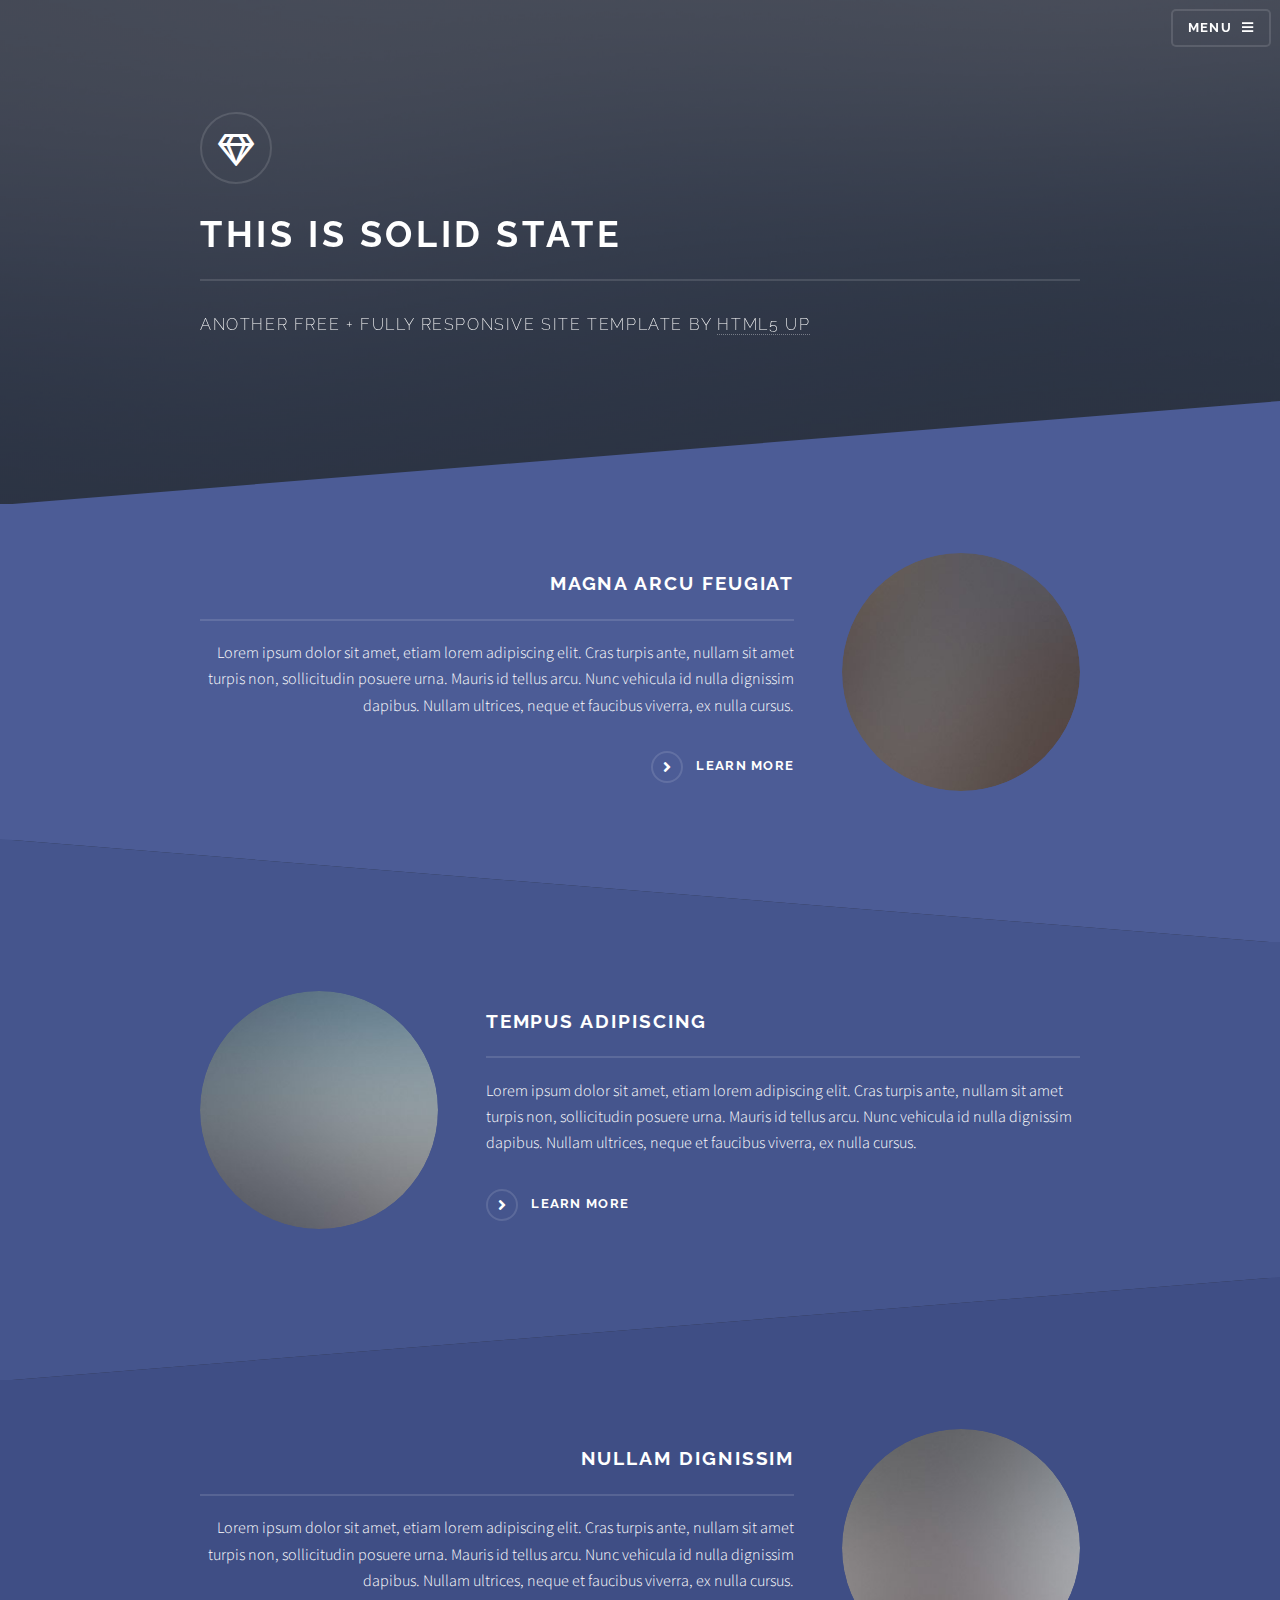
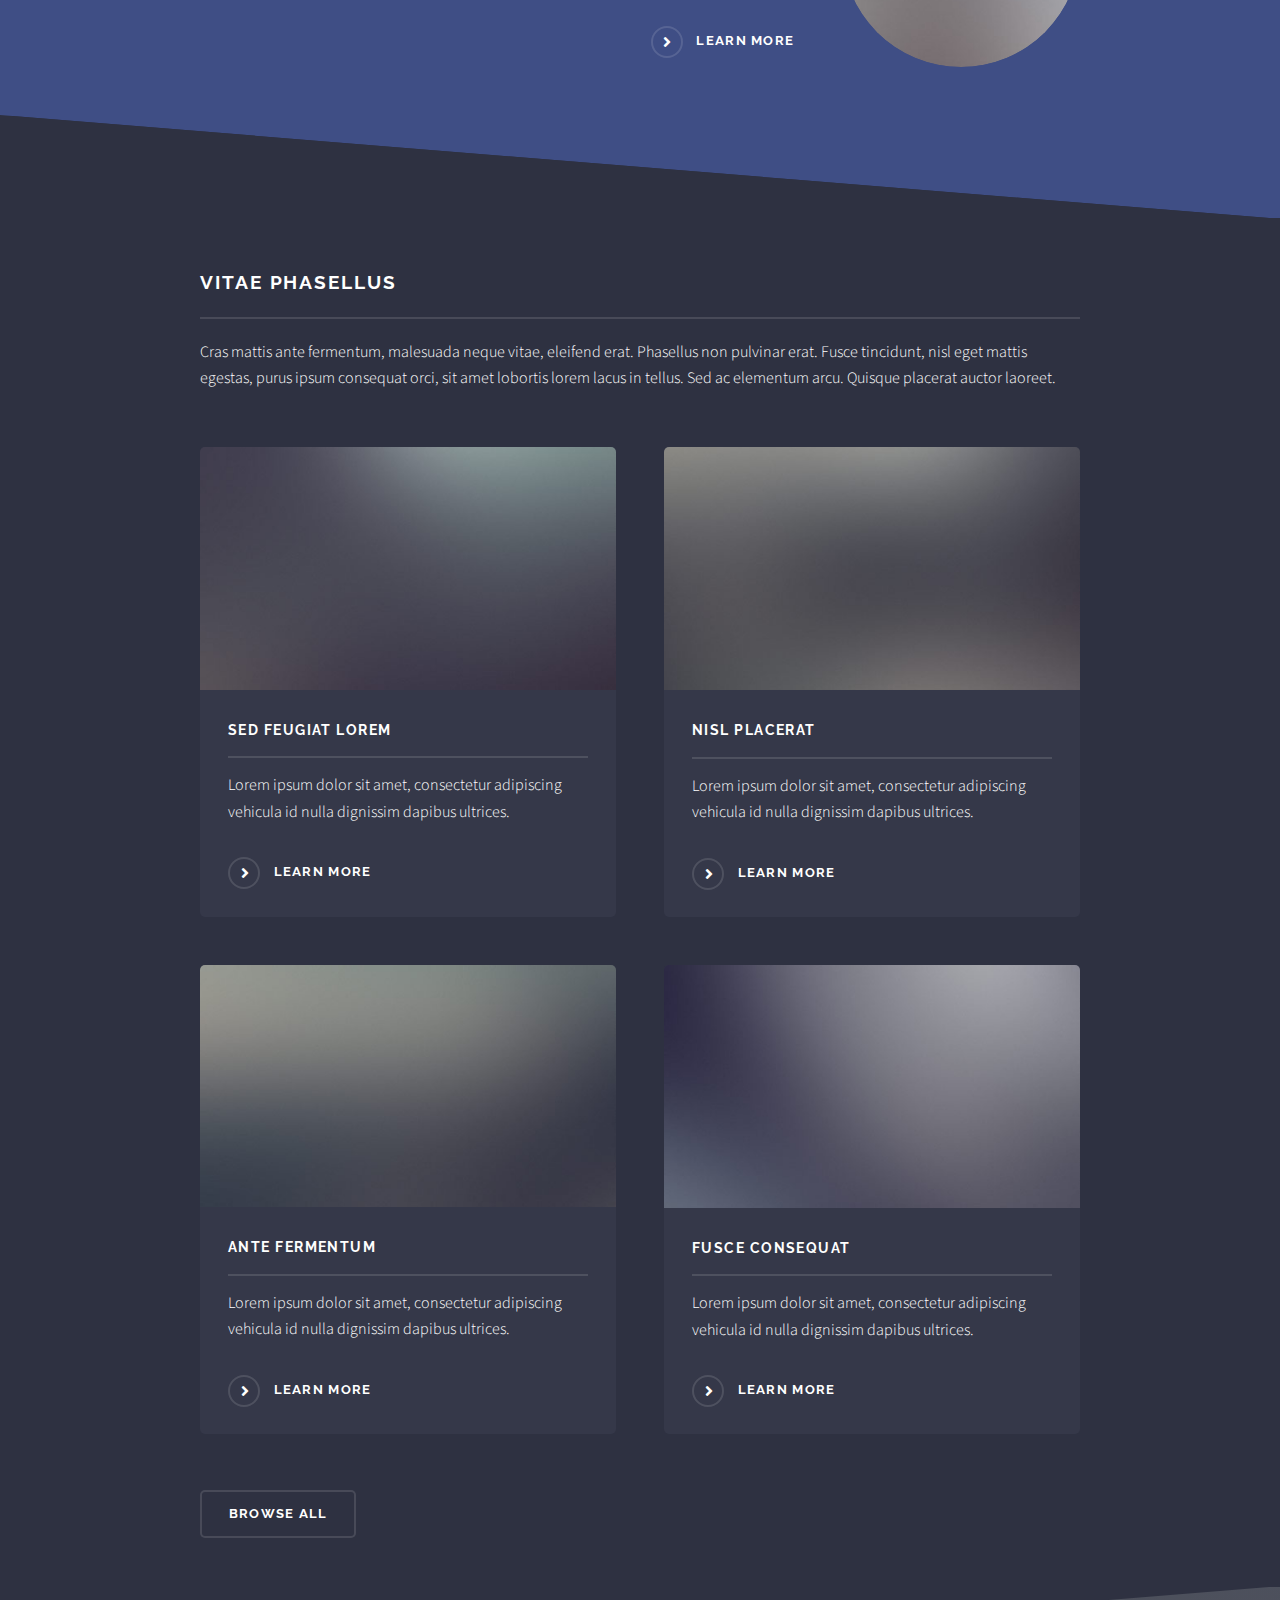
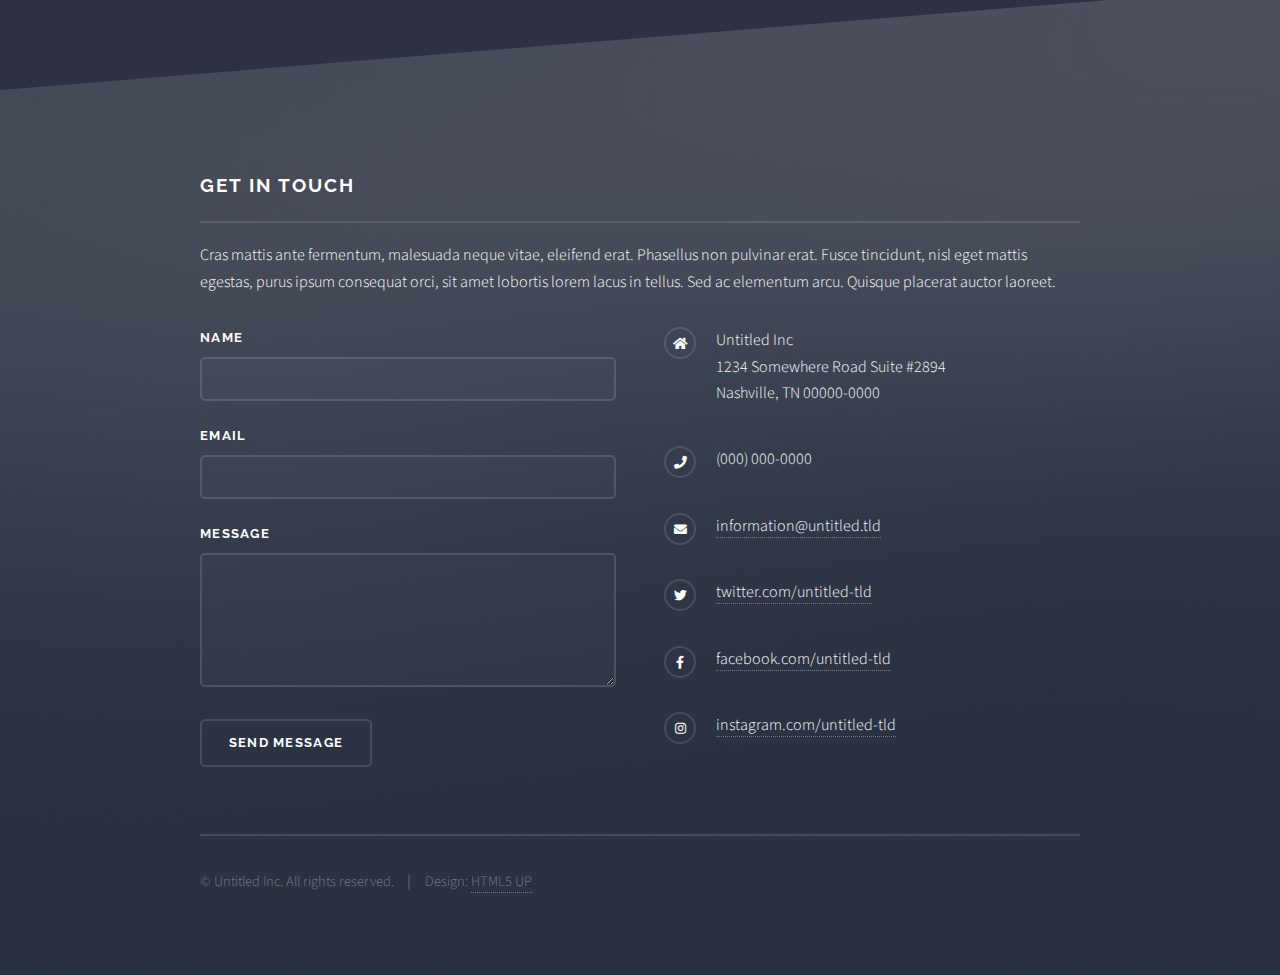
==== index.html @ bd69a328 "switched templates because i realized the first one was not what i needed" ====
<!DOCTYPE HTML>
<!--
	Solid State by HTML5 UP
	html5up.net | @ajlkn
	Free for personal and commercial use under the CCA 3.0 license (html5up.net/license)
-->
<html>
	<head>
		<title>Solid State by HTML5 UP</title>
		<meta charset="utf-8" />
		<meta name="viewport" content="width=device-width, initial-scale=1, user-scalable=no" />
		<link rel="stylesheet" href="assets/css/main.css" />
		<noscript><link rel="stylesheet" href="assets/css/noscript.css" /></noscript>
	</head>
	<body class="is-preload">

		<!-- Page Wrapper -->
			<div id="page-wrapper">

				<!-- Header -->
					<header id="header" class="alt">
						<h1><a href="index.html">Solid State</a></h1>
						<nav>
							<a href="#menu">Menu</a>
						</nav>
					</header>

				<!-- Menu -->
					<nav id="menu">
						<div class="inner">
							<h2>Menu</h2>
							<ul class="links">
								<li><a href="index.html">Home</a></li>
								<li><a href="generic.html">Generic</a></li>
								<li><a href="elements.html">Elements</a></li>
								<li><a href="#">Log In</a></li>
								<li><a href="#">Sign Up</a></li>
							</ul>
							<a href="#" class="close">Close</a>
						</div>
					</nav>

				<!-- Banner -->
					<section id="banner">
						<div class="inner">
							<div class="logo"><span class="icon fa-gem"></span></div>
							<h2>This is Solid State</h2>
							<p>Another free + fully responsive site template by <a href="http://html5up.net">HTML5 UP</a></p>
						</div>
					</section>

				<!-- Wrapper -->
					<section id="wrapper">

						<!-- One -->
							<section id="one" class="wrapper spotlight style1">
								<div class="inner">
									<a href="#" class="image"><img src="images/pic01.jpg" alt="" /></a>
									<div class="content">
										<h2 class="major">Magna arcu feugiat</h2>
										<p>Lorem ipsum dolor sit amet, etiam lorem adipiscing elit. Cras turpis ante, nullam sit amet turpis non, sollicitudin posuere urna. Mauris id tellus arcu. Nunc vehicula id nulla dignissim dapibus. Nullam ultrices, neque et faucibus viverra, ex nulla cursus.</p>
										<a href="#" class="special">Learn more</a>
									</div>
								</div>
							</section>

						<!-- Two -->
							<section id="two" class="wrapper alt spotlight style2">
								<div class="inner">
									<a href="#" class="image"><img src="images/pic02.jpg" alt="" /></a>
									<div class="content">
										<h2 class="major">Tempus adipiscing</h2>
										<p>Lorem ipsum dolor sit amet, etiam lorem adipiscing elit. Cras turpis ante, nullam sit amet turpis non, sollicitudin posuere urna. Mauris id tellus arcu. Nunc vehicula id nulla dignissim dapibus. Nullam ultrices, neque et faucibus viverra, ex nulla cursus.</p>
										<a href="#" class="special">Learn more</a>
									</div>
								</div>
							</section>

						<!-- Three -->
							<section id="three" class="wrapper spotlight style3">
								<div class="inner">
									<a href="#" class="image"><img src="images/pic03.jpg" alt="" /></a>
									<div class="content">
										<h2 class="major">Nullam dignissim</h2>
										<p>Lorem ipsum dolor sit amet, etiam lorem adipiscing elit. Cras turpis ante, nullam sit amet turpis non, sollicitudin posuere urna. Mauris id tellus arcu. Nunc vehicula id nulla dignissim dapibus. Nullam ultrices, neque et faucibus viverra, ex nulla cursus.</p>
										<a href="#" class="special">Learn more</a>
									</div>
								</div>
							</section>

						<!-- Four -->
							<section id="four" class="wrapper alt style1">
								<div class="inner">
									<h2 class="major">Vitae phasellus</h2>
									<p>Cras mattis ante fermentum, malesuada neque vitae, eleifend erat. Phasellus non pulvinar erat. Fusce tincidunt, nisl eget mattis egestas, purus ipsum consequat orci, sit amet lobortis lorem lacus in tellus. Sed ac elementum arcu. Quisque placerat auctor laoreet.</p>
									<section class="features">
										<article>
											<a href="#" class="image"><img src="images/pic04.jpg" alt="" /></a>
											<h3 class="major">Sed feugiat lorem</h3>
											<p>Lorem ipsum dolor sit amet, consectetur adipiscing vehicula id nulla dignissim dapibus ultrices.</p>
											<a href="#" class="special">Learn more</a>
										</article>
										<article>
											<a href="#" class="image"><img src="images/pic05.jpg" alt="" /></a>
											<h3 class="major">Nisl placerat</h3>
											<p>Lorem ipsum dolor sit amet, consectetur adipiscing vehicula id nulla dignissim dapibus ultrices.</p>
											<a href="#" class="special">Learn more</a>
										</article>
										<article>
											<a href="#" class="image"><img src="images/pic06.jpg" alt="" /></a>
											<h3 class="major">Ante fermentum</h3>
											<p>Lorem ipsum dolor sit amet, consectetur adipiscing vehicula id nulla dignissim dapibus ultrices.</p>
											<a href="#" class="special">Learn more</a>
										</article>
										<article>
											<a href="#" class="image"><img src="images/pic07.jpg" alt="" /></a>
											<h3 class="major">Fusce consequat</h3>
											<p>Lorem ipsum dolor sit amet, consectetur adipiscing vehicula id nulla dignissim dapibus ultrices.</p>
											<a href="#" class="special">Learn more</a>
										</article>
									</section>
									<ul class="actions">
										<li><a href="#" class="button">Browse All</a></li>
									</ul>
								</div>
							</section>

					</section>

				<!-- Footer -->
					<section id="footer">
						<div class="inner">
							<h2 class="major">Get in touch</h2>
							<p>Cras mattis ante fermentum, malesuada neque vitae, eleifend erat. Phasellus non pulvinar erat. Fusce tincidunt, nisl eget mattis egestas, purus ipsum consequat orci, sit amet lobortis lorem lacus in tellus. Sed ac elementum arcu. Quisque placerat auctor laoreet.</p>
							<form method="post" action="#">
								<div class="fields">
									<div class="field">
										<label for="name">Name</label>
										<input type="text" name="name" id="name" />
									</div>
									<div class="field">
										<label for="email">Email</label>
										<input type="email" name="email" id="email" />
									</div>
									<div class="field">
										<label for="message">Message</label>
										<textarea name="message" id="message" rows="4"></textarea>
									</div>
								</div>
								<ul class="actions">
									<li><input type="submit" value="Send Message" /></li>
								</ul>
							</form>
							<ul class="contact">
								<li class="icon solid fa-home">
									Untitled Inc<br />
									1234 Somewhere Road Suite #2894<br />
									Nashville, TN 00000-0000
								</li>
								<li class="icon solid fa-phone">(000) 000-0000</li>
								<li class="icon solid fa-envelope"><a href="#">information@untitled.tld</a></li>
								<li class="icon brands fa-twitter"><a href="#">twitter.com/untitled-tld</a></li>
								<li class="icon brands fa-facebook-f"><a href="#">facebook.com/untitled-tld</a></li>
								<li class="icon brands fa-instagram"><a href="#">instagram.com/untitled-tld</a></li>
							</ul>
							<ul class="copyright">
								<li>&copy; Untitled Inc. All rights reserved.</li><li>Design: <a href="http://html5up.net">HTML5 UP</a></li>
							</ul>
						</div>
					</section>

			</div>

		<!-- Scripts -->
			<script src="assets/js/jquery.min.js"></script>
			<script src="assets/js/jquery.scrollex.min.js"></script>
			<script src="assets/js/browser.min.js"></script>
			<script src="assets/js/breakpoints.min.js"></script>
			<script src="assets/js/util.js"></script>
			<script src="assets/js/main.js"></script>

	</body>
</html>
---- assets/css/main.css ----
@import url(fontawesome-all.min.css);
@import url("https://fonts.googleapis.com/css?family=Raleway:200,700|Source+Sans+Pro:300,600,300italic,600italic");

/*
	Solid State by HTML5 UP
	html5up.net | @ajlkn
	Free for personal and commercial use under the CCA 3.0 license (html5up.net/license)
*/

html, body, div, span, applet, object,
iframe, h1, h2, h3, h4, h5, h6, p, blockquote,
pre, a, abbr, acronym, address, big, cite,
code, del, dfn, em, img, ins, kbd, q, s, samp,
small, strike, strong, sub, sup, tt, var, b,
u, i, center, dl, dt, dd, ol, ul, li, fieldset,
form, label, legend, table, caption, tbody,
tfoot, thead, tr, th, td, article, aside,
canvas, details, embed, figure, figcaption,
footer, header, hgroup, menu, nav, output, ruby,
section, summary, time, mark, audio, video {
	margin: 0;
	padding: 0;
	border: 0;
	font-size: 100%;
	font: inherit;
	vertical-align: baseline;}

article, aside, details, figcaption, figure,
footer, header, hgroup, menu, nav, section {
	display: block;}

body {
	line-height: 1;
}

ol, ul {
	list-style: none;
}

blockquote, q {
	quotes: none;
}

	blockquote:before, blockquote:after, q:before, q:after {
		content: '';
		content: none;
	}

table {
	border-collapse: collapse;
	border-spacing: 0;
}

body {
	-webkit-text-size-adjust: none;
}

mark {
	background-color: transparent;
	color: inherit;
}

input::-moz-focus-inner {
	border: 0;
	padding: 0;
}

input, select, textarea {
	-moz-appearance: none;
	-webkit-appearance: none;
	-ms-appearance: none;
	appearance: none;
}

/* Basic */

	@-ms-viewport {
		width: device-width;
	}

	body {
		-ms-overflow-style: scrollbar;
	}

	@media screen and (max-width: 480px) {

		html, body {
			min-width: 320px;
		}

	}

	html {
		box-sizing: border-box;
	}

	*, *:before, *:after {
		box-sizing: inherit;
	}

	body {
		background-color: #2e3141;
		background-image: linear-gradient(to top, rgba(46, 49, 65, 0.8), rgba(46, 49, 65, 0.8)), url("../../images/bg.jpg");
		background-size: auto, cover;
		background-attachment: fixed, fixed;
		background-position: center, center;
	}

		body.is-preload *, body.is-preload *:before, body.is-preload *:after {
			-moz-animation: none !important;
			-webkit-animation: none !important;
			-ms-animation: none !important;
			animation: none !important;
			-moz-transition: none !important;
			-webkit-transition: none !important;
			-ms-transition: none !important;
			transition: none !important;
		}

/* Type */

	body, input, select, textarea {
		color: #ffffff;
		font-family: "Source Sans Pro", Helvetica, sans-serif;
		font-size: 16.5pt;
		font-weight: 300;
		line-height: 1.65;
	}

		@media screen and (max-width: 1680px) {

			body, input, select, textarea {
				font-size: 13pt;
			}

		}

		@media screen and (max-width: 1280px) {

			body, input, select, textarea {
				font-size: 12pt;
			}

		}

		@media screen and (max-width: 980px) {

			body, input, select, textarea {
				font-size: 12pt;
			}

		}

		@media screen and (max-width: 736px) {

			body, input, select, textarea {
				font-size: 12pt;
			}

		}

		@media screen and (max-width: 480px) {

			body, input, select, textarea {
				font-size: 12pt;
			}

		}

	a {
		-moz-transition: color 0.2s ease-in-out, border-bottom-color 0.2s ease-in-out;
		-webkit-transition: color 0.2s ease-in-out, border-bottom-color 0.2s ease-in-out;
		-ms-transition: color 0.2s ease-in-out, border-bottom-color 0.2s ease-in-out;
		transition: color 0.2s ease-in-out, border-bottom-color 0.2s ease-in-out;
		border-bottom: dotted 1px rgba(255, 255, 255, 0.35);
		color: #ffffff;
		text-decoration: none;
	}

		a:hover {
			border-bottom-color: transparent;
			color: #ffffff !important;
		}

		a.special:not(.button) {
			text-decoration: none;
			border-bottom: 0;
			display: block;
			font-family: Raleway, Helvetica, sans-serif;
			font-size: 0.8em;
			font-weight: 700;
			letter-spacing: 0.1em;
			margin: 0 0 2em 0;
			text-transform: uppercase;
		}

			a.special:not(.button):before {
				-moz-osx-font-smoothing: grayscale;
				-webkit-font-smoothing: antialiased;
				display: inline-block;
				font-style: normal;
				font-variant: normal;
				text-rendering: auto;
				line-height: 1;
				text-transform: none !important;
				font-family: 'Font Awesome 5 Free';
				font-weight: 900;
			}

			a.special:not(.button):before {
				-moz-transition: background-color 0.2s ease-in-out;
				-webkit-transition: background-color 0.2s ease-in-out;
				-ms-transition: background-color 0.2s ease-in-out;
				transition: background-color 0.2s ease-in-out;
				border-radius: 100%;
				border: solid 2px rgba(255, 255, 255, 0.125);
				content: '\f105';
				display: inline-block;
				font-size: 1.25em;
				height: 2em;
				line-height: 1.75em;
				margin-right: 0.85em;
				text-align: center;
				text-indent: 0.15em;
				vertical-align: middle;
				width: 2em;
			}

			a.special:not(.button):hover:before {
				background-color: rgba(255, 255, 255, 0.025);
			}

			a.special:not(.button):active:before {
				background-color: rgba(255, 255, 255, 0.075);
			}

	strong, b {
		color: #ffffff;
		font-weight: 600;
	}

	em, i {
		font-style: italic;
	}

	p {
		margin: 0 0 2em 0;
	}

	h1, h2, h3, h4, h5, h6 {
		color: #ffffff;
		font-family: Raleway, Helvetica, sans-serif;
		font-weight: 700;
		letter-spacing: 0.1em;
		margin: 0 0 1em 0;
		text-transform: uppercase;
	}

		h1 a, h2 a, h3 a, h4 a, h5 a, h6 a {
			color: inherit;
			text-decoration: none;
			border-bottom: 0;
		}

		h1 span, h2 span, h3 span, h4 span, h5 span, h6 span {
			font-weight: 200;
		}

		h1.major, h2.major, h3.major, h4.major, h5.major, h6.major {
			padding-bottom: 1em;
			border-bottom: solid 2px rgba(255, 255, 255, 0.125);
		}

	h2 {
		font-size: 1.2em;
	}

	h3 {
		font-size: 0.9em;
	}

	h4 {
		font-size: 0.7em;
	}

	h5 {
		font-size: 0.7em;
	}

	h6 {
		font-size: 0.7em;
	}

	@media screen and (max-width: 736px) {

		h2 {
			font-size: 1em;
		}

		h3 {
			font-size: 0.8em;
		}

	}

	sub {
		font-size: 0.8em;
		position: relative;
		top: 0.5em;
	}

	sup {
		font-size: 0.8em;
		position: relative;
		top: -0.5em;
	}

	blockquote {
		border-left: solid 4px rgba(255, 255, 255, 0.125);
		font-style: italic;
		margin: 0 0 2em 0;
		padding: 0.5em 0 0.5em 2em;
	}

	code {
		background: rgba(255, 255, 255, 0.025);
		border-radius: 5px;
		border: solid 2px rgba(255, 255, 255, 0.125);
		font-family: "Courier New", monospace;
		font-size: 0.9em;
		margin: 0 0.25em;
		padding: 0.25em 0.65em;
	}

	pre {
		-webkit-overflow-scrolling: touch;
		font-family: "Courier New", monospace;
		font-size: 0.9em;
		margin: 0 0 2em 0;
	}

		pre code {
			display: block;
			line-height: 1.75em;
			padding: 1em 1.5em;
			overflow-x: auto;
		}

	hr {
		border: 0;
		border-bottom: solid 2px rgba(255, 255, 255, 0.125);
		margin: 2.5em 0;
	}

		hr.major {
			margin: 4em 0;
		}

	.align-left {
		text-align: left;
	}

	.align-center {
		text-align: center;
	}

	.align-right {
		text-align: right;
	}

/* Row */

	.row {
		display: flex;
		flex-wrap: wrap;
		box-sizing: border-box;
		align-items: stretch;
	}

		.row > * {
			box-sizing: border-box;
		}

		.row.gtr-uniform > * > :last-child {
			margin-bottom: 0;
		}

		.row.aln-left {
			justify-content: flex-start;
		}

		.row.aln-center {
			justify-content: center;
		}

		.row.aln-right {
			justify-content: flex-end;
		}

		.row.aln-top {
			align-items: flex-start;
		}

		.row.aln-middle {
			align-items: center;
		}

		.row.aln-bottom {
			align-items: flex-end;
		}

		.row > .imp {
			order: -1;
		}

		.row > .col-1 {
			width: 8.33333%;
		}

		.row > .off-1 {
			margin-left: 8.33333%;
		}

		.row > .col-2 {
			width: 16.66667%;
		}

		.row > .off-2 {
			margin-left: 16.66667%;
		}

		.row > .col-3 {
			width: 25%;
		}

		.row > .off-3 {
			margin-left: 25%;
		}

		.row > .col-4 {
			width: 33.33333%;
		}

		.row > .off-4 {
			margin-left: 33.33333%;
		}

		.row > .col-5 {
			width: 41.66667%;
		}

		.row > .off-5 {
			margin-left: 41.66667%;
		}

		.row > .col-6 {
			width: 50%;
		}

		.row > .off-6 {
			margin-left: 50%;
		}

		.row > .col-7 {
			width: 58.33333%;
		}

		.row > .off-7 {
			margin-left: 58.33333%;
		}

		.row > .col-8 {
			width: 66.66667%;
		}

		.row > .off-8 {
			margin-left: 66.66667%;
		}

		.row > .col-9 {
			width: 75%;
		}

		.row > .off-9 {
			margin-left: 75%;
		}

		.row > .col-10 {
			width: 83.33333%;
		}

		.row > .off-10 {
			margin-left: 83.33333%;
		}

		.row > .col-11 {
			width: 91.66667%;
		}

		.row > .off-11 {
			margin-left: 91.66667%;
		}

		.row > .col-12 {
			width: 100%;
		}

		.row > .off-12 {
			margin-left: 100%;
		}

		.row.gtr-0 {
			margin-top: 0;
			margin-left: 0em;
		}

			.row.gtr-0 > * {
				padding: 0 0 0 0em;
			}

			.row.gtr-0.gtr-uniform {
				margin-top: 0em;
			}

				.row.gtr-0.gtr-uniform > * {
					padding-top: 0em;
				}

		.row.gtr-25 {
			margin-top: 0;
			margin-left: -0.4375em;
		}

			.row.gtr-25 > * {
				padding: 0 0 0 0.4375em;
			}

			.row.gtr-25.gtr-uniform {
				margin-top: -0.4375em;
			}

				.row.gtr-25.gtr-uniform > * {
					padding-top: 0.4375em;
				}

		.row.gtr-50 {
			margin-top: 0;
			margin-left: -0.875em;
		}

			.row.gtr-50 > * {
				padding: 0 0 0 0.875em;
			}

			.row.gtr-50.gtr-uniform {
				margin-top: -0.875em;
			}

				.row.gtr-50.gtr-uniform > * {
					padding-top: 0.875em;
				}

		.row {
			margin-top: 0;
			margin-left: -1.75em;
		}

			.row > * {
				padding: 0 0 0 1.75em;
			}

			.row.gtr-uniform {
				margin-top: -1.75em;
			}

				.row.gtr-uniform > * {
					padding-top: 1.75em;
				}

		.row.gtr-150 {
			margin-top: 0;
			margin-left: -2.625em;
		}

			.row.gtr-150 > * {
				padding: 0 0 0 2.625em;
			}

			.row.gtr-150.gtr-uniform {
				margin-top: -2.625em;
			}

				.row.gtr-150.gtr-uniform > * {
					padding-top: 2.625em;
				}

		.row.gtr-200 {
			margin-top: 0;
			margin-left: -3.5em;
		}

			.row.gtr-200 > * {
				padding: 0 0 0 3.5em;
			}

			.row.gtr-200.gtr-uniform {
				margin-top: -3.5em;
			}

				.row.gtr-200.gtr-uniform > * {
					padding-top: 3.5em;
				}

		@media screen and (max-width: 1680px) {

			.row {
				display: flex;
				flex-wrap: wrap;
				box-sizing: border-box;
				align-items: stretch;
			}

				.row > * {
					box-sizing: border-box;
				}

				.row.gtr-uniform > * > :last-child {
					margin-bottom: 0;
				}

				.row.aln-left {
					justify-content: flex-start;
				}

				.row.aln-center {
					justify-content: center;
				}

				.row.aln-right {
					justify-content: flex-end;
				}

				.row.aln-top {
					align-items: flex-start;
				}

				.row.aln-middle {
					align-items: center;
				}

				.row.aln-bottom {
					align-items: flex-end;
				}

				.row > .imp-xlarge {
					order: -1;
				}

				.row > .col-1-xlarge {
					width: 8.33333%;
				}

				.row > .off-1-xlarge {
					margin-left: 8.33333%;
				}

				.row > .col-2-xlarge {
					width: 16.66667%;
				}

				.row > .off-2-xlarge {
					margin-left: 16.66667%;
				}

				.row > .col-3-xlarge {
					width: 25%;
				}

				.row > .off-3-xlarge {
					margin-left: 25%;
				}

				.row > .col-4-xlarge {
					width: 33.33333%;
				}

				.row > .off-4-xlarge {
					margin-left: 33.33333%;
				}

				.row > .col-5-xlarge {
					width: 41.66667%;
				}

				.row > .off-5-xlarge {
					margin-left: 41.66667%;
				}

				.row > .col-6-xlarge {
					width: 50%;
				}

				.row > .off-6-xlarge {
					margin-left: 50%;
				}

				.row > .col-7-xlarge {
					width: 58.33333%;
				}

				.row > .off-7-xlarge {
					margin-left: 58.33333%;
				}

				.row > .col-8-xlarge {
					width: 66.66667%;
				}

				.row > .off-8-xlarge {
					margin-left: 66.66667%;
				}

				.row > .col-9-xlarge {
					width: 75%;
				}

				.row > .off-9-xlarge {
					margin-left: 75%;
				}

				.row > .col-10-xlarge {
					width: 83.33333%;
				}

				.row > .off-10-xlarge {
					margin-left: 83.33333%;
				}

				.row > .col-11-xlarge {
					width: 91.66667%;
				}

				.row > .off-11-xlarge {
					margin-left: 91.66667%;
				}

				.row > .col-12-xlarge {
					width: 100%;
				}

				.row > .off-12-xlarge {
					margin-left: 100%;
				}

				.row.gtr-0 {
					margin-top: 0;
					margin-left: 0em;
				}

					.row.gtr-0 > * {
						padding: 0 0 0 0em;
					}

					.row.gtr-0.gtr-uniform {
						margin-top: 0em;
					}

						.row.gtr-0.gtr-uniform > * {
							padding-top: 0em;
						}

				.row.gtr-25 {
					margin-top: 0;
					margin-left: -0.4375em;
				}

					.row.gtr-25 > * {
						padding: 0 0 0 0.4375em;
					}

					.row.gtr-25.gtr-uniform {
						margin-top: -0.4375em;
					}

						.row.gtr-25.gtr-uniform > * {
							padding-top: 0.4375em;
						}

				.row.gtr-50 {
					margin-top: 0;
					margin-left: -0.875em;
				}

					.row.gtr-50 > * {
						padding: 0 0 0 0.875em;
					}

					.row.gtr-50.gtr-uniform {
						margin-top: -0.875em;
					}

						.row.gtr-50.gtr-uniform > * {
							padding-top: 0.875em;
						}

				.row {
					margin-top: 0;
					margin-left: -1.75em;
				}

					.row > * {
						padding: 0 0 0 1.75em;
					}

					.row.gtr-uniform {
						margin-top: -1.75em;
					}

						.row.gtr-uniform > * {
							padding-top: 1.75em;
						}

				.row.gtr-150 {
					margin-top: 0;
					margin-left: -2.625em;
				}

					.row.gtr-150 > * {
						padding: 0 0 0 2.625em;
					}

					.row.gtr-150.gtr-uniform {
						margin-top: -2.625em;
					}

						.row.gtr-150.gtr-uniform > * {
							padding-top: 2.625em;
						}

				.row.gtr-200 {
					margin-top: 0;
					margin-left: -3.5em;
				}

					.row.gtr-200 > * {
						padding: 0 0 0 3.5em;
					}

					.row.gtr-200.gtr-uniform {
						margin-top: -3.5em;
					}

						.row.gtr-200.gtr-uniform > * {
							padding-top: 3.5em;
						}

		}

		@media screen and (max-width: 1280px) {

			.row {
				display: flex;
				flex-wrap: wrap;
				box-sizing: border-box;
				align-items: stretch;
			}

				.row > * {
					box-sizing: border-box;
				}

				.row.gtr-uniform > * > :last-child {
					margin-bottom: 0;
				}

				.row.aln-left {
					justify-content: flex-start;
				}

				.row.aln-center {
					justify-content: center;
				}

				.row.aln-right {
					justify-content: flex-end;
				}

				.row.aln-top {
					align-items: flex-start;
				}

				.row.aln-middle {
					align-items: center;
				}

				.row.aln-bottom {
					align-items: flex-end;
				}

				.row > .imp-large {
					order: -1;
				}

				.row > .col-1-large {
					width: 8.33333%;
				}

				.row > .off-1-large {
					margin-left: 8.33333%;
				}

				.row > .col-2-large {
					width: 16.66667%;
				}

				.row > .off-2-large {
					margin-left: 16.66667%;
				}

				.row > .col-3-large {
					width: 25%;
				}

				.row > .off-3-large {
					margin-left: 25%;
				}

				.row > .col-4-large {
					width: 33.33333%;
				}

				.row > .off-4-large {
					margin-left: 33.33333%;
				}

				.row > .col-5-large {
					width: 41.66667%;
				}

				.row > .off-5-large {
					margin-left: 41.66667%;
				}

				.row > .col-6-large {
					width: 50%;
				}

				.row > .off-6-large {
					margin-left: 50%;
				}

				.row > .col-7-large {
					width: 58.33333%;
				}

				.row > .off-7-large {
					margin-left: 58.33333%;
				}

				.row > .col-8-large {
					width: 66.66667%;
				}

				.row > .off-8-large {
					margin-left: 66.66667%;
				}

				.row > .col-9-large {
					width: 75%;
				}

				.row > .off-9-large {
					margin-left: 75%;
				}

				.row > .col-10-large {
					width: 83.33333%;
				}

				.row > .off-10-large {
					margin-left: 83.33333%;
				}

				.row > .col-11-large {
					width: 91.66667%;
				}

				.row > .off-11-large {
					margin-left: 91.66667%;
				}

				.row > .col-12-large {
					width: 100%;
				}

				.row > .off-12-large {
					margin-left: 100%;
				}

				.row.gtr-0 {
					margin-top: 0;
					margin-left: 0em;
				}

					.row.gtr-0 > * {
						padding: 0 0 0 0em;
					}

					.row.gtr-0.gtr-uniform {
						margin-top: 0em;
					}

						.row.gtr-0.gtr-uniform > * {
							padding-top: 0em;
						}

				.row.gtr-25 {
					margin-top: 0;
					margin-left: -0.4375em;
				}

					.row.gtr-25 > * {
						padding: 0 0 0 0.4375em;
					}

					.row.gtr-25.gtr-uniform {
						margin-top: -0.4375em;
					}

						.row.gtr-25.gtr-uniform > * {
							padding-top: 0.4375em;
						}

				.row.gtr-50 {
					margin-top: 0;
					margin-left: -0.875em;
				}

					.row.gtr-50 > * {
						padding: 0 0 0 0.875em;
					}

					.row.gtr-50.gtr-uniform {
						margin-top: -0.875em;
					}

						.row.gtr-50.gtr-uniform > * {
							padding-top: 0.875em;
						}

				.row {
					margin-top: 0;
					margin-left: -1.75em;
				}

					.row > * {
						padding: 0 0 0 1.75em;
					}

					.row.gtr-uniform {
						margin-top: -1.75em;
					}

						.row.gtr-uniform > * {
							padding-top: 1.75em;
						}

				.row.gtr-150 {
					margin-top: 0;
					margin-left: -2.625em;
				}

					.row.gtr-150 > * {
						padding: 0 0 0 2.625em;
					}

					.row.gtr-150.gtr-uniform {
						margin-top: -2.625em;
					}

						.row.gtr-150.gtr-uniform > * {
							padding-top: 2.625em;
						}

				.row.gtr-200 {
					margin-top: 0;
					margin-left: -3.5em;
				}

					.row.gtr-200 > * {
						padding: 0 0 0 3.5em;
					}

					.row.gtr-200.gtr-uniform {
						margin-top: -3.5em;
					}

						.row.gtr-200.gtr-uniform > * {
							padding-top: 3.5em;
						}

		}

		@media screen and (max-width: 980px) {

			.row {
				display: flex;
				flex-wrap: wrap;
				box-sizing: border-box;
				align-items: stretch;
			}

				.row > * {
					box-sizing: border-box;
				}

				.row.gtr-uniform > * > :last-child {
					margin-bottom: 0;
				}

				.row.aln-left {
					justify-content: flex-start;
				}

				.row.aln-center {
					justify-content: center;
				}

				.row.aln-right {
					justify-content: flex-end;
				}

				.row.aln-top {
					align-items: flex-start;
				}

				.row.aln-middle {
					align-items: center;
				}

				.row.aln-bottom {
					align-items: flex-end;
				}

				.row > .imp-medium {
					order: -1;
				}

				.row > .col-1-medium {
					width: 8.33333%;
				}

				.row > .off-1-medium {
					margin-left: 8.33333%;
				}

				.row > .col-2-medium {
					width: 16.66667%;
				}

				.row > .off-2-medium {
					margin-left: 16.66667%;
				}

				.row > .col-3-medium {
					width: 25%;
				}

				.row > .off-3-medium {
					margin-left: 25%;
				}

				.row > .col-4-medium {
					width: 33.33333%;
				}

				.row > .off-4-medium {
					margin-left: 33.33333%;
				}

				.row > .col-5-medium {
					width: 41.66667%;
				}

				.row > .off-5-medium {
					margin-left: 41.66667%;
				}

				.row > .col-6-medium {
					width: 50%;
				}

				.row > .off-6-medium {
					margin-left: 50%;
				}

				.row > .col-7-medium {
					width: 58.33333%;
				}

				.row > .off-7-medium {
					margin-left: 58.33333%;
				}

				.row > .col-8-medium {
					width: 66.66667%;
				}

				.row > .off-8-medium {
					margin-left: 66.66667%;
				}

				.row > .col-9-medium {
					width: 75%;
				}

				.row > .off-9-medium {
					margin-left: 75%;
				}

				.row > .col-10-medium {
					width: 83.33333%;
				}

				.row > .off-10-medium {
					margin-left: 83.33333%;
				}

				.row > .col-11-medium {
					width: 91.66667%;
				}

				.row > .off-11-medium {
					margin-left: 91.66667%;
				}

				.row > .col-12-medium {
					width: 100%;
				}

				.row > .off-12-medium {
					margin-left: 100%;
				}

				.row.gtr-0 {
					margin-top: 0;
					margin-left: 0em;
				}

					.row.gtr-0 > * {
						padding: 0 0 0 0em;
					}

					.row.gtr-0.gtr-uniform {
						margin-top: 0em;
					}

						.row.gtr-0.gtr-uniform > * {
							padding-top: 0em;
						}

				.row.gtr-25 {
					margin-top: 0;
					margin-left: -0.4375em;
				}

					.row.gtr-25 > * {
						padding: 0 0 0 0.4375em;
					}

					.row.gtr-25.gtr-uniform {
						margin-top: -0.4375em;
					}

						.row.gtr-25.gtr-uniform > * {
							padding-top: 0.4375em;
						}

				.row.gtr-50 {
					margin-top: 0;
					margin-left: -0.875em;
				}

					.row.gtr-50 > * {
						padding: 0 0 0 0.875em;
					}

					.row.gtr-50.gtr-uniform {
						margin-top: -0.875em;
					}

						.row.gtr-50.gtr-uniform > * {
							padding-top: 0.875em;
						}

				.row {
					margin-top: 0;
					margin-left: -1.75em;
				}

					.row > * {
						padding: 0 0 0 1.75em;
					}

					.row.gtr-uniform {
						margin-top: -1.75em;
					}

						.row.gtr-uniform > * {
							padding-top: 1.75em;
						}

				.row.gtr-150 {
					margin-top: 0;
					margin-left: -2.625em;
				}

					.row.gtr-150 > * {
						padding: 0 0 0 2.625em;
					}

					.row.gtr-150.gtr-uniform {
						margin-top: -2.625em;
					}

						.row.gtr-150.gtr-uniform > * {
							padding-top: 2.625em;
						}

				.row.gtr-200 {
					margin-top: 0;
					margin-left: -3.5em;
				}

					.row.gtr-200 > * {
						padding: 0 0 0 3.5em;
					}

					.row.gtr-200.gtr-uniform {
						margin-top: -3.5em;
					}

						.row.gtr-200.gtr-uniform > * {
							padding-top: 3.5em;
						}

		}

		@media screen and (max-width: 736px) {

			.row {
				display: flex;
				flex-wrap: wrap;
				box-sizing: border-box;
				align-items: stretch;
			}

				.row > * {
					box-sizing: border-box;
				}

				.row.gtr-uniform > * > :last-child {
					margin-bottom: 0;
				}

				.row.aln-left {
					justify-content: flex-start;
				}

				.row.aln-center {
					justify-content: center;
				}

				.row.aln-right {
					justify-content: flex-end;
				}

				.row.aln-top {
					align-items: flex-start;
				}

				.row.aln-middle {
					align-items: center;
				}

				.row.aln-bottom {
					align-items: flex-end;
				}

				.row > .imp-small {
					order: -1;
				}

				.row > .col-1-small {
					width: 8.33333%;
				}

				.row > .off-1-small {
					margin-left: 8.33333%;
				}

				.row > .col-2-small {
					width: 16.66667%;
				}

				.row > .off-2-small {
					margin-left: 16.66667%;
				}

				.row > .col-3-small {
					width: 25%;
				}

				.row > .off-3-small {
					margin-left: 25%;
				}

				.row > .col-4-small {
					width: 33.33333%;
				}

				.row > .off-4-small {
					margin-left: 33.33333%;
				}

				.row > .col-5-small {
					width: 41.66667%;
				}

				.row > .off-5-small {
					margin-left: 41.66667%;
				}

				.row > .col-6-small {
					width: 50%;
				}

				.row > .off-6-small {
					margin-left: 50%;
				}

				.row > .col-7-small {
					width: 58.33333%;
				}

				.row > .off-7-small {
					margin-left: 58.33333%;
				}

				.row > .col-8-small {
					width: 66.66667%;
				}

				.row > .off-8-small {
					margin-left: 66.66667%;
				}

				.row > .col-9-small {
					width: 75%;
				}

				.row > .off-9-small {
					margin-left: 75%;
				}

				.row > .col-10-small {
					width: 83.33333%;
				}

				.row > .off-10-small {
					margin-left: 83.33333%;
				}

				.row > .col-11-small {
					width: 91.66667%;
				}

				.row > .off-11-small {
					margin-left: 91.66667%;
				}

				.row > .col-12-small {
					width: 100%;
				}

				.row > .off-12-small {
					margin-left: 100%;
				}

				.row.gtr-0 {
					margin-top: 0;
					margin-left: 0em;
				}

					.row.gtr-0 > * {
						padding: 0 0 0 0em;
					}

					.row.gtr-0.gtr-uniform {
						margin-top: 0em;
					}

						.row.gtr-0.gtr-uniform > * {
							padding-top: 0em;
						}

				.row.gtr-25 {
					margin-top: 0;
					margin-left: -0.3125em;
				}

					.row.gtr-25 > * {
						padding: 0 0 0 0.3125em;
					}

					.row.gtr-25.gtr-uniform {
						margin-top: -0.3125em;
					}

						.row.gtr-25.gtr-uniform > * {
							padding-top: 0.3125em;
						}

				.row.gtr-50 {
					margin-top: 0;
					margin-left: -0.625em;
				}

					.row.gtr-50 > * {
						padding: 0 0 0 0.625em;
					}

					.row.gtr-50.gtr-uniform {
						margin-top: -0.625em;
					}

						.row.gtr-50.gtr-uniform > * {
							padding-top: 0.625em;
						}

				.row {
					margin-top: 0;
					margin-left: -1.25em;
				}

					.row > * {
						padding: 0 0 0 1.25em;
					}

					.row.gtr-uniform {
						margin-top: -1.25em;
					}

						.row.gtr-uniform > * {
							padding-top: 1.25em;
						}

				.row.gtr-150 {
					margin-top: 0;
					margin-left: -1.875em;
				}

					.row.gtr-150 > * {
						padding: 0 0 0 1.875em;
					}

					.row.gtr-150.gtr-uniform {
						margin-top: -1.875em;
					}

						.row.gtr-150.gtr-uniform > * {
							padding-top: 1.875em;
						}

				.row.gtr-200 {
					margin-top: 0;
					margin-left: -2.5em;
				}

					.row.gtr-200 > * {
						padding: 0 0 0 2.5em;
					}

					.row.gtr-200.gtr-uniform {
						margin-top: -2.5em;
					}

						.row.gtr-200.gtr-uniform > * {
							padding-top: 2.5em;
						}

		}

		@media screen and (max-width: 480px) {

			.row {
				display: flex;
				flex-wrap: wrap;
				box-sizing: border-box;
				align-items: stretch;
			}

				.row > * {
					box-sizing: border-box;
				}

				.row.gtr-uniform > * > :last-child {
					margin-bottom: 0;
				}

				.row.aln-left {
					justify-content: flex-start;
				}

				.row.aln-center {
					justify-content: center;
				}

				.row.aln-right {
					justify-content: flex-end;
				}

				.row.aln-top {
					align-items: flex-start;
				}

				.row.aln-middle {
					align-items: center;
				}

				.row.aln-bottom {
					align-items: flex-end;
				}

				.row > .imp-xsmall {
					order: -1;
				}

				.row > .col-1-xsmall {
					width: 8.33333%;
				}

				.row > .off-1-xsmall {
					margin-left: 8.33333%;
				}

				.row > .col-2-xsmall {
					width: 16.66667%;
				}

				.row > .off-2-xsmall {
					margin-left: 16.66667%;
				}

				.row > .col-3-xsmall {
					width: 25%;
				}

				.row > .off-3-xsmall {
					margin-left: 25%;
				}

				.row > .col-4-xsmall {
					width: 33.33333%;
				}

				.row > .off-4-xsmall {
					margin-left: 33.33333%;
				}

				.row > .col-5-xsmall {
					width: 41.66667%;
				}

				.row > .off-5-xsmall {
					margin-left: 41.66667%;
				}

				.row > .col-6-xsmall {
					width: 50%;
				}

				.row > .off-6-xsmall {
					margin-left: 50%;
				}

				.row > .col-7-xsmall {
					width: 58.33333%;
				}

				.row > .off-7-xsmall {
					margin-left: 58.33333%;
				}

				.row > .col-8-xsmall {
					width: 66.66667%;
				}

				.row > .off-8-xsmall {
					margin-left: 66.66667%;
				}

				.row > .col-9-xsmall {
					width: 75%;
				}

				.row > .off-9-xsmall {
					margin-left: 75%;
				}

				.row > .col-10-xsmall {
					width: 83.33333%;
				}

				.row > .off-10-xsmall {
					margin-left: 83.33333%;
				}

				.row > .col-11-xsmall {
					width: 91.66667%;
				}

				.row > .off-11-xsmall {
					margin-left: 91.66667%;
				}

				.row > .col-12-xsmall {
					width: 100%;
				}

				.row > .off-12-xsmall {
					margin-left: 100%;
				}

				.row.gtr-0 {
					margin-top: 0;
					margin-left: 0em;
				}

					.row.gtr-0 > * {
						padding: 0 0 0 0em;
					}

					.row.gtr-0.gtr-uniform {
						margin-top: 0em;
					}

						.row.gtr-0.gtr-uniform > * {
							padding-top: 0em;
						}

				.row.gtr-25 {
					margin-top: 0;
					margin-left: -0.3125em;
				}

					.row.gtr-25 > * {
						padding: 0 0 0 0.3125em;
					}

					.row.gtr-25.gtr-uniform {
						margin-top: -0.3125em;
					}

						.row.gtr-25.gtr-uniform > * {
							padding-top: 0.3125em;
						}

				.row.gtr-50 {
					margin-top: 0;
					margin-left: -0.625em;
				}

					.row.gtr-50 > * {
						padding: 0 0 0 0.625em;
					}

					.row.gtr-50.gtr-uniform {
						margin-top: -0.625em;
					}

						.row.gtr-50.gtr-uniform > * {
							padding-top: 0.625em;
						}

				.row {
					margin-top: 0;
					margin-left: -1.25em;
				}

					.row > * {
						padding: 0 0 0 1.25em;
					}

					.row.gtr-uniform {
						margin-top: -1.25em;
					}

						.row.gtr-uniform > * {
							padding-top: 1.25em;
						}

				.row.gtr-150 {
					margin-top: 0;
					margin-left: -1.875em;
				}

					.row.gtr-150 > * {
						padding: 0 0 0 1.875em;
					}

					.row.gtr-150.gtr-uniform {
						margin-top: -1.875em;
					}

						.row.gtr-150.gtr-uniform > * {
							padding-top: 1.875em;
						}

				.row.gtr-200 {
					margin-top: 0;
					margin-left: -2.5em;
				}

					.row.gtr-200 > * {
						padding: 0 0 0 2.5em;
					}

					.row.gtr-200.gtr-uniform {
						margin-top: -2.5em;
					}

						.row.gtr-200.gtr-uniform > * {
							padding-top: 2.5em;
						}

		}

		@media screen and (max-width: 360px) {

			.row {
				display: flex;
				flex-wrap: wrap;
				box-sizing: border-box;
				align-items: stretch;
			}

				.row > * {
					box-sizing: border-box;
				}

				.row.gtr-uniform > * > :last-child {
					margin-bottom: 0;
				}

				.row.aln-left {
					justify-content: flex-start;
				}

				.row.aln-center {
					justify-content: center;
				}

				.row.aln-right {
					justify-content: flex-end;
				}

				.row.aln-top {
					align-items: flex-start;
				}

				.row.aln-middle {
					align-items: center;
				}

				.row.aln-bottom {
					align-items: flex-end;
				}

				.row > .imp-xxsmall {
					order: -1;
				}

				.row > .col-1-xxsmall {
					width: 8.33333%;
				}

				.row > .off-1-xxsmall {
					margin-left: 8.33333%;
				}

				.row > .col-2-xxsmall {
					width: 16.66667%;
				}

				.row > .off-2-xxsmall {
					margin-left: 16.66667%;
				}

				.row > .col-3-xxsmall {
					width: 25%;
				}

				.row > .off-3-xxsmall {
					margin-left: 25%;
				}

				.row > .col-4-xxsmall {
					width: 33.33333%;
				}

				.row > .off-4-xxsmall {
					margin-left: 33.33333%;
				}

				.row > .col-5-xxsmall {
					width: 41.66667%;
				}

				.row > .off-5-xxsmall {
					margin-left: 41.66667%;
				}

				.row > .col-6-xxsmall {
					width: 50%;
				}

				.row > .off-6-xxsmall {
					margin-left: 50%;
				}

				.row > .col-7-xxsmall {
					width: 58.33333%;
				}

				.row > .off-7-xxsmall {
					margin-left: 58.33333%;
				}

				.row > .col-8-xxsmall {
					width: 66.66667%;
				}

				.row > .off-8-xxsmall {
					margin-left: 66.66667%;
				}

				.row > .col-9-xxsmall {
					width: 75%;
				}

				.row > .off-9-xxsmall {
					margin-left: 75%;
				}

				.row > .col-10-xxsmall {
					width: 83.33333%;
				}

				.row > .off-10-xxsmall {
					margin-left: 83.33333%;
				}

				.row > .col-11-xxsmall {
					width: 91.66667%;
				}

				.row > .off-11-xxsmall {
					margin-left: 91.66667%;
				}

				.row > .col-12-xxsmall {
					width: 100%;
				}

				.row > .off-12-xxsmall {
					margin-left: 100%;
				}

				.row.gtr-0 {
					margin-top: 0;
					margin-left: 0em;
				}

					.row.gtr-0 > * {
						padding: 0 0 0 0em;
					}

					.row.gtr-0.gtr-uniform {
						margin-top: 0em;
					}

						.row.gtr-0.gtr-uniform > * {
							padding-top: 0em;
						}

				.row.gtr-25 {
					margin-top: 0;
					margin-left: -0.3125em;
				}

					.row.gtr-25 > * {
						padding: 0 0 0 0.3125em;
					}

					.row.gtr-25.gtr-uniform {
						margin-top: -0.3125em;
					}

						.row.gtr-25.gtr-uniform > * {
							padding-top: 0.3125em;
						}

				.row.gtr-50 {
					margin-top: 0;
					margin-left: -0.625em;
				}

					.row.gtr-50 > * {
						padding: 0 0 0 0.625em;
					}

					.row.gtr-50.gtr-uniform {
						margin-top: -0.625em;
					}

						.row.gtr-50.gtr-uniform > * {
							padding-top: 0.625em;
						}

				.row {
					margin-top: 0;
					margin-left: -1.25em;
				}

					.row > * {
						padding: 0 0 0 1.25em;
					}

					.row.gtr-uniform {
						margin-top: -1.25em;
					}

						.row.gtr-uniform > * {
							padding-top: 1.25em;
						}

				.row.gtr-150 {
					margin-top: 0;
					margin-left: -1.875em;
				}

					.row.gtr-150 > * {
						padding: 0 0 0 1.875em;
					}

					.row.gtr-150.gtr-uniform {
						margin-top: -1.875em;
					}

						.row.gtr-150.gtr-uniform > * {
							padding-top: 1.875em;
						}

				.row.gtr-200 {
					margin-top: 0;
					margin-left: -2.5em;
				}

					.row.gtr-200 > * {
						padding: 0 0 0 2.5em;
					}

					.row.gtr-200.gtr-uniform {
						margin-top: -2.5em;
					}

						.row.gtr-200.gtr-uniform > * {
							padding-top: 2.5em;
						}

		}

/* Section/Article */

	section.special, article.special {
		text-align: center;
	}

/* Form */

	form {
		margin: 0 0 2em 0;
	}

		form > :last-child {
			margin-bottom: 0;
		}

		form > .fields {
			display: -moz-flex;
			display: -webkit-flex;
			display: -ms-flex;
			display: flex;
			-moz-flex-wrap: wrap;
			-webkit-flex-wrap: wrap;
			-ms-flex-wrap: wrap;
			flex-wrap: wrap;
			width: calc(100% + 3em);
			margin: -1.5em 0 2em -1.5em;
		}

			form > .fields > .field {
				-moz-flex-grow: 0;
				-webkit-flex-grow: 0;
				-ms-flex-grow: 0;
				flex-grow: 0;
				-moz-flex-shrink: 0;
				-webkit-flex-shrink: 0;
				-ms-flex-shrink: 0;
				flex-shrink: 0;
				padding: 1.5em 0 0 1.5em;
				width: calc(100% - 1.5em);
			}

				form > .fields > .field.half {
					width: calc(50% - 0.75em);
				}

				form > .fields > .field.third {
					width: calc(100%/3 - 0.5em);
				}

				form > .fields > .field.quarter {
					width: calc(25% - 0.375em);
				}

		@media screen and (max-width: 480px) {

			form > .fields {
				width: calc(100% + 3em);
				margin: -1.5em 0 2em -1.5em;
			}

				form > .fields > .field {
					padding: 1.5em 0 0 1.5em;
					width: calc(100% - 1.5em);
				}

					form > .fields > .field.half {
						width: calc(100% - 1.5em);
					}

					form > .fields > .field.third {
						width: calc(100% - 1.5em);
					}

					form > .fields > .field.quarter {
						width: calc(100% - 1.5em);
					}

		}

	label {
		color: #ffffff;
		display: block;
		font-family: Raleway, Helvetica, sans-serif;
		font-size: 0.8em;
		font-weight: 700;
		letter-spacing: 0.1em;
		margin: 0 0 0.7em 0;
		text-transform: uppercase;
	}

	input[type="text"],
	input[type="password"],
	input[type="email"],
	input[type="tel"],
	select,
	textarea {
		-moz-appearance: none;
		-webkit-appearance: none;
		-ms-appearance: none;
		appearance: none;
		background: rgba(255, 255, 255, 0.025);
		border-radius: 5px;
		border: none;
		border: solid 2px rgba(255, 255, 255, 0.125);
		color: inherit;
		display: block;
		outline: 0;
		padding: 0 1em;
		text-decoration: none;
		width: 100%;
	}

		input[type="text"]:invalid,
		input[type="password"]:invalid,
		input[type="email"]:invalid,
		input[type="tel"]:invalid,
		select:invalid,
		textarea:invalid {
			box-shadow: none;
		}

		input[type="text"]:focus,
		input[type="password"]:focus,
		input[type="email"]:focus,
		input[type="tel"]:focus,
		select:focus,
		textarea:focus {
			border-color: #5b6ba6;
		}

	select {
		background-image: url("data:image/svg+xml;charset=utf8,%3Csvg xmlns='http://www.w3.org/2000/svg' width='40' height='40' preserveAspectRatio='none' viewBox='0 0 40 40'%3E%3Cpath d='M9.4,12.3l10.4,10.4l10.4-10.4c0.2-0.2,0.5-0.4,0.9-0.4c0.3,0,0.6,0.1,0.9,0.4l3.3,3.3c0.2,0.2,0.4,0.5,0.4,0.9 c0,0.4-0.1,0.6-0.4,0.9L20.7,31.9c-0.2,0.2-0.5,0.4-0.9,0.4c-0.3,0-0.6-0.1-0.9-0.4L4.3,17.3c-0.2-0.2-0.4-0.5-0.4-0.9 c0-0.4,0.1-0.6,0.4-0.9l3.3-3.3c0.2-0.2,0.5-0.4,0.9-0.4S9.1,12.1,9.4,12.3z' fill='rgba(255, 255, 255, 0.125)' /%3E%3C/svg%3E");
		background-size: 1.25rem;
		background-repeat: no-repeat;
		background-position: calc(100% - 1rem) center;
		height: 2.75em;
		padding-right: 2.75em;
		text-overflow: ellipsis;
	}

		select option {
			color: #ffffff;
			background: #2e3141;
		}

		select:focus::-ms-value {
			background-color: transparent;
		}

		select::-ms-expand {
			display: none;
		}

	input[type="text"],
	input[type="password"],
	input[type="email"],
	select {
		height: 2.75em;
	}

	textarea {
		padding: 0.75em 1em;
	}

	input[type="checkbox"],
	input[type="radio"] {
		-moz-appearance: none;
		-webkit-appearance: none;
		-ms-appearance: none;
		appearance: none;
		display: block;
		float: left;
		margin-right: -2em;
		opacity: 0;
		width: 1em;
		z-index: -1;
	}

		input[type="checkbox"] + label,
		input[type="radio"] + label {
			text-decoration: none;
			color: #ffffff;
			cursor: pointer;
			display: inline-block;
			font-size: 1em;
			font-family: "Source Sans Pro", Helvetica, sans-serif;
			text-transform: none;
			letter-spacing: 0;
			font-weight: 300;
			padding-left: 2.4em;
			padding-right: 0.75em;
			position: relative;
		}

			input[type="checkbox"] + label:before,
			input[type="radio"] + label:before {
				-moz-osx-font-smoothing: grayscale;
				-webkit-font-smoothing: antialiased;
				display: inline-block;
				font-style: normal;
				font-variant: normal;
				text-rendering: auto;
				line-height: 1;
				text-transform: none !important;
				font-family: 'Font Awesome 5 Free';
				font-weight: 900;
			}

			input[type="checkbox"] + label:before,
			input[type="radio"] + label:before {
				background: rgba(255, 255, 255, 0.025);
				border-radius: 5px;
				border: solid 2px rgba(255, 255, 255, 0.125);
				content: '';
				display: inline-block;
				font-size: 0.8em;
				height: 2.0625em;
				left: 0;
				line-height: 2.0625em;
				position: absolute;
				text-align: center;
				top: 0;
				width: 2.0625em;
			}

		input[type="checkbox"]:checked + label:before,
		input[type="radio"]:checked + label:before {
			background: #ffffff;
			border-color: #ffffff;
			content: '\f00c';
			color: #2e3141;
		}

		input[type="checkbox"]:focus + label:before,
		input[type="radio"]:focus + label:before {
			border-color: #4c5c96;
		}

	input[type="checkbox"] + label:before {
		border-radius: 5px;
	}

	input[type="radio"] + label:before {
		border-radius: 100%;
	}

	::-webkit-input-placeholder {
		color: rgba(255, 255, 255, 0.35) !important;
		opacity: 1.0;
	}

	:-moz-placeholder {
		color: rgba(255, 255, 255, 0.35) !important;
		opacity: 1.0;
	}

	::-moz-placeholder {
		color: rgba(255, 255, 255, 0.35) !important;
		opacity: 1.0;
	}

	:-ms-input-placeholder {
		color: rgba(255, 255, 255, 0.35) !important;
		opacity: 1.0;
	}

/* Box */

	.box {
		border-radius: 5px;
		border: solid 2px rgba(255, 255, 255, 0.125);
		margin-bottom: 2em;
		padding: 1.5em;
	}

		.box > :last-child,
		.box > :last-child > :last-child,
		.box > :last-child > :last-child > :last-child {
			margin-bottom: 0;
		}

		.box.alt {
			border: 0;
			border-radius: 0;
			padding: 0;
		}

/* Icon */

	.icon {
		text-decoration: none;
		border-bottom: none;
		position: relative;
	}

		.icon:before {
			-moz-osx-font-smoothing: grayscale;
			-webkit-font-smoothing: antialiased;
			display: inline-block;
			font-style: normal;
			font-variant: normal;
			text-rendering: auto;
			line-height: 1;
			text-transform: none !important;
			font-family: 'Font Awesome 5 Free';
			font-weight: 400;
		}

		.icon > .label {
			display: none;
		}

		.icon:before {
			line-height: inherit;
		}

		.icon.solid:before {
			font-weight: 900;
		}

		.icon.brands:before {
			font-family: 'Font Awesome 5 Brands';
		}

/* Image */

	.image {
		border-radius: 5px;
		border: 0;
		display: inline-block;
		position: relative;
	}

		.image img {
			border-radius: 5px;
			display: block;
		}

		.image.left, .image.right {
			max-width: 40%;
		}

			.image.left img, .image.right img {
				width: 100%;
			}

		.image.left {
			float: left;
			padding: 0 1.5em 1em 0;
			top: 0.25em;
		}

		.image.right {
			float: right;
			padding: 0 0 1em 1.5em;
			top: 0.25em;
		}

		.image.fit {
			display: block;
			margin: 0 0 2em 0;
			width: 100%;
		}

			.image.fit img {
				width: 100%;
			}

		.image.main {
			display: block;
			margin: 0 0 3em 0;
			width: 100%;
		}

			.image.main img {
				width: 100%;
			}

/* List */

	ol {
		list-style: decimal;
		margin: 0 0 2em 0;
		padding-left: 1.25em;
	}

		ol li {
			padding-left: 0.25em;
		}

	ul {
		list-style: disc;
		margin: 0 0 2em 0;
		padding-left: 1em;
	}

		ul li {
			padding-left: 0.5em;
		}

		ul.alt {
			list-style: none;
			padding-left: 0;
		}

			ul.alt li {
				border-top: solid 1px rgba(255, 255, 255, 0.125);
				padding: 0.5em 0;
			}

				ul.alt li:first-child {
					border-top: 0;
					padding-top: 0;
				}

	dl {
		margin: 0 0 2em 0;
	}

		dl dt {
			display: block;
			font-weight: 600;
			margin: 0 0 1em 0;
		}

		dl dd {
			margin-left: 2em;
		}

/* Actions */

	ul.actions {
		display: -moz-flex;
		display: -webkit-flex;
		display: -ms-flex;
		display: flex;
		cursor: default;
		list-style: none;
		margin-left: -1em;
		padding-left: 0;
	}

		ul.actions li {
			padding: 0 0 0 1em;
			vertical-align: middle;
		}

		ul.actions.special {
			-moz-justify-content: center;
			-webkit-justify-content: center;
			-ms-justify-content: center;
			justify-content: center;
			width: 100%;
			margin-left: 0;
		}

			ul.actions.special li:first-child {
				padding-left: 0;
			}

		ul.actions.stacked {
			-moz-flex-direction: column;
			-webkit-flex-direction: column;
			-ms-flex-direction: column;
			flex-direction: column;
			margin-left: 0;
		}

			ul.actions.stacked li {
				padding: 1.3em 0 0 0;
			}

				ul.actions.stacked li:first-child {
					padding-top: 0;
				}

		ul.actions.fit {
			width: calc(100% + 1em);
		}

			ul.actions.fit li {
				-moz-flex-grow: 1;
				-webkit-flex-grow: 1;
				-ms-flex-grow: 1;
				flex-grow: 1;
				-moz-flex-shrink: 1;
				-webkit-flex-shrink: 1;
				-ms-flex-shrink: 1;
				flex-shrink: 1;
				width: 100%;
			}

				ul.actions.fit li > * {
					width: 100%;
				}

			ul.actions.fit.stacked {
				width: 100%;
			}

		@media screen and (max-width: 480px) {

			ul.actions:not(.fixed) {
				-moz-flex-direction: column;
				-webkit-flex-direction: column;
				-ms-flex-direction: column;
				flex-direction: column;
				margin-left: 0;
				width: 100% !important;
			}

				ul.actions:not(.fixed) li {
					-moz-flex-grow: 1;
					-webkit-flex-grow: 1;
					-ms-flex-grow: 1;
					flex-grow: 1;
					-moz-flex-shrink: 1;
					-webkit-flex-shrink: 1;
					-ms-flex-shrink: 1;
					flex-shrink: 1;
					padding: 1em 0 0 0;
					text-align: center;
					width: 100%;
				}

					ul.actions:not(.fixed) li > * {
						width: 100%;
					}

					ul.actions:not(.fixed) li:first-child {
						padding-top: 0;
					}

					ul.actions:not(.fixed) li input[type="submit"],
					ul.actions:not(.fixed) li input[type="reset"],
					ul.actions:not(.fixed) li input[type="button"],
					ul.actions:not(.fixed) li button,
					ul.actions:not(.fixed) li .button {
						width: 100%;
					}

						ul.actions:not(.fixed) li input[type="submit"].icon:before,
						ul.actions:not(.fixed) li input[type="reset"].icon:before,
						ul.actions:not(.fixed) li input[type="button"].icon:before,
						ul.actions:not(.fixed) li button.icon:before,
						ul.actions:not(.fixed) li .button.icon:before {
							margin-left: -0.5rem;
						}

		}

/* Icons */

	ul.icons {
		cursor: default;
		list-style: none;
		padding-left: 0;
	}

		ul.icons li {
			display: inline-block;
			padding: 0 1em 0 0;
		}

			ul.icons li:last-child {
				padding-right: 0;
			}

			ul.icons li .icon:before {
				font-size: 1.25em;
			}

/* Contact */

	ul.contact {
		list-style: none;
		padding: 0;
	}

		ul.contact li {
			text-decoration: none;
			margin: 2.5em 0 0 0;
			padding: 0 0 0 3.25em;
			position: relative;
		}

			ul.contact li:before {
				-moz-osx-font-smoothing: grayscale;
				-webkit-font-smoothing: antialiased;
				display: inline-block;
				font-style: normal;
				font-variant: normal;
				text-rendering: auto;
				line-height: 1;
				text-transform: none !important;
				font-family: 'Font Awesome 5 Free';
				font-weight: 400;
			}

			ul.contact li:before {
				border-radius: 100%;
				border: solid 2px rgba(255, 255, 255, 0.125);
				display: inline-block;
				font-size: 0.8em;
				height: 2.5em;
				left: 0;
				line-height: 2.35em;
				position: absolute;
				text-align: center;
				top: 0;
				width: 2.5em;
			}

			ul.contact li:first-child {
				margin-top: 0;
			}

		@media screen and (max-width: 736px) {

			ul.contact li {
				margin: 1.5em 0 0 0;
			}

		}

/* Pagination */

	ul.pagination {
		cursor: default;
		list-style: none;
		padding-left: 0;
	}

		ul.pagination li {
			display: inline-block;
			padding-left: 0;
			vertical-align: middle;
		}

			ul.pagination li > .page {
				-moz-transition: background-color 0.2s ease-in-out, color 0.2s ease-in-out;
				-webkit-transition: background-color 0.2s ease-in-out, color 0.2s ease-in-out;
				-ms-transition: background-color 0.2s ease-in-out, color 0.2s ease-in-out;
				transition: background-color 0.2s ease-in-out, color 0.2s ease-in-out;
				border-bottom: 0;
				border-radius: 5px;
				display: inline-block;
				height: 1.5em;
				line-height: 1.5em;
				margin: 0 0.125em;
				min-width: 1.5em;
				padding: 0 0.5em;
				text-align: center;
			}

				ul.pagination li > .page:hover {
					background-color: rgba(255, 255, 255, 0.025);
				}

				ul.pagination li > .page.active {
					background-color: #4c5c96;
				}

			ul.pagination li:first-child {
				padding-right: 0.75em;
			}

			ul.pagination li:last-child {
				padding-left: 0.75em;
			}

		@media screen and (max-width: 480px) {

			ul.pagination li:nth-child(n+2):nth-last-child(n+2) {
				display: none;
			}

			ul.pagination li .button {
				width: 100%;
			}

			ul.pagination li:first-child {
				width: calc(50% - 2px);
				text-align: left;
				padding-right: 0.325em;
			}

			ul.pagination li:last-child {
				width: calc(50% - 2px);
				text-align: right;
				padding-left: 0.325em;
			}

		}

/* Table */

	.table-wrapper {
		-webkit-overflow-scrolling: touch;
		overflow-x: auto;
	}

	table {
		margin: 0 0 2em 0;
		width: 100%;
	}

		table tbody tr {
			border: solid 1px rgba(255, 255, 255, 0.125);
			border-left: 0;
			border-right: 0;
		}

			table tbody tr:nth-child(2n + 1) {
				background-color: rgba(255, 255, 255, 0.025);
			}

		table td {
			padding: 0.75em 0.75em;
		}

		table th {
			color: #ffffff;
			font-size: 0.9em;
			font-weight: 600;
			padding: 0 0.75em 0.75em 0.75em;
			text-align: left;
		}

		table thead {
			border-bottom: solid 2px rgba(255, 255, 255, 0.125);
		}

		table tfoot {
			border-top: solid 2px rgba(255, 255, 255, 0.125);
		}

		table.alt {
			border-collapse: separate;
		}

			table.alt tbody tr td {
				border: solid 1px rgba(255, 255, 255, 0.125);
				border-left-width: 0;
				border-top-width: 0;
			}

				table.alt tbody tr td:first-child {
					border-left-width: 1px;
				}

			table.alt tbody tr:first-child td {
				border-top-width: 1px;
			}

			table.alt thead {
				border-bottom: 0;
			}

			table.alt tfoot {
				border-top: 0;
			}

/* Button */

	input[type="submit"],
	input[type="reset"],
	input[type="button"],
	button,
	.button {
		-moz-appearance: none;
		-webkit-appearance: none;
		-ms-appearance: none;
		appearance: none;
		-moz-transition: background-color 0.2s ease-in-out;
		-webkit-transition: background-color 0.2s ease-in-out;
		-ms-transition: background-color 0.2s ease-in-out;
		transition: background-color 0.2s ease-in-out;
		background-color: transparent;
		border-radius: 5px;
		border: 0;
		box-shadow: inset 0 0 0 2px rgba(255, 255, 255, 0.125);
		color: #ffffff !important;
		cursor: pointer;
		display: inline-block;
		font-family: Raleway, Helvetica, sans-serif;
		font-size: 0.8em;
		font-weight: 700;
		height: 3.75em;
		letter-spacing: 0.1em;
		line-height: 3.75em;
		padding: 0 2.25em;
		text-align: center;
		text-decoration: none;
		text-transform: uppercase;
		white-space: nowrap;
	}

		input[type="submit"]:hover,
		input[type="reset"]:hover,
		input[type="button"]:hover,
		button:hover,
		.button:hover {
			background-color: rgba(255, 255, 255, 0.025);
		}

		input[type="submit"]:active,
		input[type="reset"]:active,
		input[type="button"]:active,
		button:active,
		.button:active {
			background-color: rgba(255, 255, 255, 0.075);
		}

		input[type="submit"].icon:before,
		input[type="reset"].icon:before,
		input[type="button"].icon:before,
		button.icon:before,
		.button.icon:before {
			margin-right: 0.5em;
			color: rgba(255, 255, 255, 0.35);
		}

		input[type="submit"].primary,
		input[type="reset"].primary,
		input[type="button"].primary,
		button.primary,
		.button.primary {
			background-color: #4c5c96;
			box-shadow: none;
		}

			input[type="submit"].primary:hover,
			input[type="reset"].primary:hover,
			input[type="button"].primary:hover,
			button.primary:hover,
			.button.primary:hover {
				background-color: #53639e;
			}

			input[type="submit"].primary:active,
			input[type="reset"].primary:active,
			input[type="button"].primary:active,
			button.primary:active,
			.button.primary:active {
				background-color: #45558d;
			}

			input[type="submit"].primary.icon:before,
			input[type="reset"].primary.icon:before,
			input[type="button"].primary.icon:before,
			button.primary.icon:before,
			.button.primary.icon:before {
				color: #7985b0;
			}

		input[type="submit"].fit,
		input[type="reset"].fit,
		input[type="button"].fit,
		button.fit,
		.button.fit {
			width: 100%;
		}

		input[type="submit"].small,
		input[type="reset"].small,
		input[type="button"].small,
		button.small,
		.button.small {
			font-size: 0.6em;
		}

		input[type="submit"].large,
		input[type="reset"].large,
		input[type="button"].large,
		button.large,
		.button.large {
			font-size: 1em;
		}

		input[type="submit"].disabled, input[type="submit"]:disabled,
		input[type="reset"].disabled,
		input[type="reset"]:disabled,
		input[type="button"].disabled,
		input[type="button"]:disabled,
		button.disabled,
		button:disabled,
		.button.disabled,
		.button:disabled {
			opacity: 0.25;
		}

		@media screen and (max-width: 480px) {

			input[type="submit"],
			input[type="reset"],
			input[type="button"],
			button,
			.button {
				padding: 0;
			}

		}

/* Features */

	.features {
		display: -moz-flex;
		display: -webkit-flex;
		display: -ms-flex;
		display: flex;
		-moz-flex-wrap: wrap;
		-webkit-flex-wrap: wrap;
		-ms-flex-wrap: wrap;
		flex-wrap: wrap;
		margin: 0 0 2em 0;
	}

		.features article {
			padding: 1.75em 1.75em 0.1em 1.75em ;
			background-color: #353849;
			border-radius: 5px;
			margin: 1.5em 3em 1.5em 0;
			width: calc(50% - 1.5em);
		}

			.features article:nth-child(2n) {
				margin-right: 0;
			}

			.features article .image {
				border-radius: 5px 5px 0 0;
				display: block;
				margin-bottom: 1.75em;
				margin-left: -1.75em;
				margin-top: -1.75em;
				position: relative;
				width: calc(100% + 3.5em);
			}

				.features article .image img {
					border-radius: 5px 5px 0 0;
					width: 100%;
				}

		@media screen and (max-width: 980px) {

			.features article {
				margin: 1em 2em 1em 0;
				width: calc(50% - 1em);
			}

		}

		@media screen and (max-width: 736px) {

			.features article {
				padding: 1.5em 1.5em 0.1em 1.5em ;
				margin: 0.875em 1.75em 0.875em 0;
				width: calc(50% - 0.875em - 1px);
			}

				.features article .image {
					margin-bottom: 1.5em;
					margin-left: -1.5em;
					margin-top: -1.5em;
					width: calc(100% + 3em);
				}

		}

		@media screen and (max-width: 480px) {

			.features {
				display: block;
			}

				.features article {
					width: 100%;
					margin: 0 0 2em 0 !important;
				}

		}

/* Header */

	#header {
		-moz-transition: background-color 0.2s ease-in-out;
		-webkit-transition: background-color 0.2s ease-in-out;
		-ms-transition: background-color 0.2s ease-in-out;
		transition: background-color 0.2s ease-in-out;
		background-color: rgba(53, 56, 73, 0.95);
		height: 3.5em;
		left: 0;
		line-height: 3.5em;
		padding: 0 1.25em;
		position: fixed;
		top: 0;
		width: 100%;
		z-index: 10000;
	}

		#header h1 {
			-moz-transition: opacity 0.2s ease-in-out, visibility 0.2s;
			-webkit-transition: opacity 0.2s ease-in-out, visibility 0.2s;
			-ms-transition: opacity 0.2s ease-in-out, visibility 0.2s;
			transition: opacity 0.2s ease-in-out, visibility 0.2s;
			border-bottom: 0;
			font-size: 0.8em;
			margin-bottom: 0;
			opacity: 1;
			visibility: visible;
		}

			#header h1 a {
				border: 0;
			}

		#header nav {
			font-family: Raleway, Helvetica, sans-serif;
			font-size: 0.8em;
			font-weight: 700;
			height: 3em;
			letter-spacing: 0.1em;
			line-height: 3em;
			position: absolute;
			right: 0.7em;
			text-transform: uppercase;
			top: 0.7em;
		}

			#header nav a {
				border: 0;
				display: inline-block;
				padding: 0 1em;
			}

				#header nav a:before {
					float: right;
					margin-left: 0.75em;
				}

				#header nav a[href="#menu"] {
					text-decoration: none;
					-moz-transition: background-color 0.2s ease-in-out;
					-webkit-transition: background-color 0.2s ease-in-out;
					-ms-transition: background-color 0.2s ease-in-out;
					transition: background-color 0.2s ease-in-out;
					border-radius: 5px;
					box-shadow: inset 0 0 0 2px rgba(255, 255, 255, 0.125);
					padding: 0 1.35em;
				}

					#header nav a[href="#menu"]:before {
						-moz-osx-font-smoothing: grayscale;
						-webkit-font-smoothing: antialiased;
						display: inline-block;
						font-style: normal;
						font-variant: normal;
						text-rendering: auto;
						line-height: 1;
						text-transform: none !important;
						font-family: 'Font Awesome 5 Free';
						font-weight: 900;
					}

					#header nav a[href="#menu"]:before {
						content: '\f0c9';
						line-height: inherit;
					}

					#header nav a[href="#menu"]:hover {
						background-color: rgba(255, 255, 255, 0.025);
					}

					#header nav a[href="#menu"]:active {
						background-color: rgba(255, 255, 255, 0.075);
					}

		#header.alt {
			background-color: transparent;
		}

			#header.alt h1 {
				opacity: 0;
				visibility: hidden;
			}

		@media screen and (max-width: 736px) {

			#header {
				height: 2.75em;
				line-height: 2.75em;
			}

				#header nav {
					top: 0;
					right: 0;
					height: inherit;
					line-height: inherit;
				}

					#header nav a {
						height: inherit;
						line-height: inherit;
					}

						#header nav a[href="#menu"] {
							box-shadow: none;
							padding: 0 1em;
							border-radius: 0;
						}

							#header nav a[href="#menu"]:hover, #header nav a[href="#menu"]:active {
								background-color: inherit;
							}

		}

		@media screen and (max-width: 480px) {

			#header nav a[href="#menu"] {
				width: 4em;
				white-space: nowrap;
				text-indent: 4em;
				position: relative;
			}

				#header nav a[href="#menu"]:before {
					width: inherit;
					position: absolute;
					top: 0;
					left: 0;
					text-indent: 0;
					text-align: right;
					margin-left: 0;
					padding-right: 1.25em;
				}

		}

/* Menu */

	#page-wrapper {
		-moz-transition: -moz-filter 0.25s ease;
		-webkit-transition: -webkit-filter 0.25s ease;
		-ms-transition: -ms-filter 0.25s ease;
		transition: filter 0.25s ease;
	}

	#menu {
		-moz-align-items: center;
		-webkit-align-items: center;
		-ms-align-items: center;
		align-items: center;
		display: -moz-flex;
		display: -webkit-flex;
		display: -ms-flex;
		display: flex;
		-moz-justify-content: center;
		-webkit-justify-content: center;
		-ms-justify-content: center;
		justify-content: center;
		pointer-events: none;
		-moz-transition: opacity 0.35s ease, visibility 0.35s;
		-webkit-transition: opacity 0.35s ease, visibility 0.35s;
		-ms-transition: opacity 0.35s ease, visibility 0.35s;
		transition: opacity 0.35s ease, visibility 0.35s;
		-moz-user-select: none;
		-webkit-user-select: none;
		-ms-user-select: none;
		user-select: none;
		-webkit-tap-highlight-color: rgba(0, 0, 0, 0);
		background: rgba(46, 49, 65, 0.8);
		cursor: default;
		height: 100%;
		left: 0;
		opacity: 0;
		position: fixed;
		text-align: center;
		top: 0;
		visibility: hidden;
		width: 100%;
	}

		#menu .inner {
			padding: 2.5em 1.5em 0.5em 1.5em ;
			-moz-transform: translateY(0.5em);
			-webkit-transform: translateY(0.5em);
			-ms-transform: translateY(0.5em);
			transform: translateY(0.5em);
			-moz-transition: opacity 0.35s ease, -moz-transform 0.35s ease;
			-webkit-transition: opacity 0.35s ease, -webkit-transform 0.35s ease;
			-ms-transition: opacity 0.35s ease, -ms-transform 0.35s ease;
			transition: opacity 0.35s ease, transform 0.35s ease;
			-webkit-overflow-scrolling: touch;
			background: #4c5c96;
			border-radius: 5px;
			display: block;
			max-width: 100%;
			opacity: 0;
			position: relative;
			width: 18em;
		}

		#menu h2 {
			border-bottom: solid 2px rgba(255, 255, 255, 0.125);
			padding-bottom: 1em;
		}

		#menu .close {
			background-image: url("images/close.svg");
			background-position: 75% 25%;
			background-repeat: no-repeat;
			background-size: 2em 2em;
			border: 0;
			content: '';
			display: block;
			height: 4em;
			overflow: hidden;
			position: absolute;
			right: 0;
			text-align: center;
			text-indent: 4em;
			top: 0;
			width: 4em;
		}

		#menu .links {
			list-style: none;
			margin-bottom: 1.5em;
			padding: 0;
		}

			#menu .links li {
				padding: 0;
			}

				#menu .links li a {
					border-radius: 5px;
					border: 0;
					display: block;
					font-family: Raleway, Helvetica, sans-serif;
					font-size: 0.8em;
					font-weight: 200;
					letter-spacing: 0.1em;
					line-height: 1.85em;
					padding: 0.75em 0;
					text-transform: uppercase;
				}

					#menu .links li a:hover {
						background: #45558d;
					}

		@media screen and (max-width: 736px) {

			#menu .inner {
				max-height: 100%;
				overflow-y: auto;
				overflow-x: hidden;
			}

				#menu .inner .close {
					background-size: 1.5em 1.5em;
				}

		}

	body.is-menu-visible #page-wrapper {
		-moz-filter: blur(1.5px);
		-webkit-filter: blur(1.5px);
		-ms-filter: blur(1.5px);
		filter: blur(1.5px);
	}

	body.is-menu-visible #menu {
		pointer-events: auto;
		opacity: 1;
		visibility: visible;
	}

		body.is-menu-visible #menu .inner {
			-moz-transform: translateY(0);
			-webkit-transform: translateY(0);
			-ms-transform: translateY(0);
			transform: translateY(0);
			opacity: 1;
		}

/* Banner */

	#banner {
		padding: 10em 0 4.75em 0 ;
	}

		#banner .inner {
			margin: 0 auto;
			width: 55em;
		}

		#banner .logo {
			-moz-transition: opacity 2s ease, -moz-transform 1s ease;
			-webkit-transition: opacity 2s ease, -webkit-transform 1s ease;
			-ms-transition: opacity 2s ease, -ms-transform 1s ease;
			transition: opacity 2s ease, transform 1s ease;
			-moz-transform: translateY(0);
			-webkit-transform: translateY(0);
			-ms-transform: translateY(0);
			transform: translateY(0);
			opacity: 1;
			margin: 0 0 1.3em 0;
		}

			#banner .logo .icon {
				border-radius: 100%;
				border: solid 2px rgba(255, 255, 255, 0.125);
				cursor: default;
				display: inline-block;
				font-size: 2em;
				height: 2.25em;
				line-height: 2.25em;
				text-align: center;
				width: 2.25em;
			}

		#banner h2 {
			-moz-transition: opacity 0.5s ease, -moz-transform 0.5s ease, -moz-filter 0.25s ease;
			-webkit-transition: opacity 0.5s ease, -webkit-transform 0.5s ease, -webkit-filter 0.25s ease;
			-ms-transition: opacity 0.5s ease, -ms-transform 0.5s ease, -ms-filter 0.25s ease;
			transition: opacity 0.5s ease, transform 0.5s ease, filter 0.25s ease;
			-moz-transform: translateX(0);
			-webkit-transform: translateX(0);
			-ms-transform: translateX(0);
			transform: translateX(0);
			-moz-transition-delay: 0.65s;
			-webkit-transition-delay: 0.65s;
			-ms-transition-delay: 0.65s;
			transition-delay: 0.65s;
			-moz-filter: blur(0);
			-webkit-filter: blur(0);
			-ms-filter: blur(0);
			filter: blur(0);
			opacity: 1;
			border-bottom: solid 2px rgba(255, 255, 255, 0.125);
			font-size: 2.25em;
			margin-bottom: 0.8em;
			padding-bottom: 0.4em;
		}

		#banner p {
			-moz-transition: opacity 0.5s ease, -moz-transform 0.5s ease, -moz-filter 0.25s ease;
			-webkit-transition: opacity 0.5s ease, -webkit-transform 0.5s ease, -webkit-filter 0.25s ease;
			-ms-transition: opacity 0.5s ease, -ms-transform 0.5s ease, -ms-filter 0.25s ease;
			transition: opacity 0.5s ease, transform 0.5s ease, filter 0.25s ease;
			-moz-transform: translateX(0);
			-webkit-transform: translateX(0);
			-ms-transform: translateX(0);
			transform: translateX(0);
			-moz-transition-delay: 0.8s;
			-webkit-transition-delay: 0.8s;
			-ms-transition-delay: 0.8s;
			transition-delay: 0.8s;
			-moz-filter: blur(0);
			-webkit-filter: blur(0);
			-ms-filter: blur(0);
			filter: blur(0);
			opacity: 1;
			font-family: Raleway, Helvetica, sans-serif;
			font-size: 1em;
			font-weight: 200;
			letter-spacing: 0.1em;
			line-height: 2;
			text-transform: uppercase;
		}

		@media screen and (max-width: 1280px) {

			#banner {
				padding: 7em 0 8.25em 0 ;
				background-color: #2e3141;
				background-image: linear-gradient(to top, rgba(46, 49, 65, 0.8), rgba(46, 49, 65, 0.8)), url("../../images/bg.jpg");
				background-size: auto, cover;
				background-position: center, center;
				margin-bottom: -6.5em;
			}

		}

		@media screen and (max-width: 980px) {

			#banner {
				padding: 12em 3em 12.375em 3em ;
				margin-bottom: -4.75em;
			}

				#banner .inner {
					width: 100%;
				}

		}

		@media screen and (max-width: 736px) {

			#banner {
				padding: 5em 2em 4.25em 2em ;
				margin-bottom: -2.5em;
			}

				#banner .logo {
					margin: 0 0 1em 0;
				}

					#banner .logo .icon {
						font-size: 1.5em;
					}

				#banner h2 {
					font-size: 1.5em;
				}

				#banner p {
					font-size: 0.8em;
				}

		}

		body.is-preload #banner .logo {
			-moz-transform: translateY(0.5em);
			-webkit-transform: translateY(0.5em);
			-ms-transform: translateY(0.5em);
			transform: translateY(0.5em);
			opacity: 0;
		}

		body.is-preload #banner h2 {
			opacity: 0;
			-moz-transform: translateX(0.25em);
			-webkit-transform: translateX(0.25em);
			-ms-transform: translateX(0.25em);
			transform: translateX(0.25em);
			-moz-filter: blur(2px);
			-webkit-filter: blur(2px);
			-ms-filter: blur(2px);
			filter: blur(2px);
		}

		body.is-preload #banner p {
			opacity: 0;
			-moz-transform: translateX(0.5em);
			-webkit-transform: translateX(0.5em);
			-ms-transform: translateX(0.5em);
			transform: translateX(0.5em);
			-moz-filter: blur(2px);
			-webkit-filter: blur(2px);
			-ms-filter: blur(2px);
			filter: blur(2px);
		}

/* Wrapper */

	#wrapper > header {
		padding: 11em 0 2.25em 0 ;
	}

		#wrapper > header .inner {
			margin: 0 auto;
			width: 55em;
		}

		#wrapper > header h2 {
			border-bottom: solid 2px rgba(255, 255, 255, 0.125);
			font-size: 2em;
			margin-bottom: 0.8em;
			padding-bottom: 0.4em;
		}

		#wrapper > header p {
			font-family: Raleway, Helvetica, sans-serif;
			font-size: 1em;
			font-weight: 200;
			letter-spacing: 0.1em;
			line-height: 2;
			text-transform: uppercase;
		}

	@media screen and (max-width: 1280px) {

		#wrapper > header {
			padding: 9em 0 6.25em 0 ;
			background-color: #2e3141;
			background-image: linear-gradient(to top, rgba(46, 49, 65, 0.8), rgba(46, 49, 65, 0.8)), url("../../images/bg.jpg");
			background-size: auto, cover;
			background-position: center, 0% 30%;
			margin-bottom: -6.5em;
		}

	}

	@media screen and (max-width: 980px) {

		#wrapper > header {
			padding: 11em 3em 7.375em 3em ;
			background-size: auto, cover;
			background-position: center, 0% 0%;
			margin-bottom: -4.75em;
		}

			#wrapper > header .inner {
				width: 100%;
			}

	}

	@media screen and (max-width: 736px) {

		#wrapper > header {
			padding: 6.5em 2em 3em 2em ;
			background-size: auto, 125%;
			margin-bottom: -2.5em;
		}

			#wrapper > header h2 {
				font-size: 1.25em;
			}

			#wrapper > header p {
				font-size: 0.8em;
			}

	}

	.wrapper {
		background-color: #2e3141;
		margin: 6.5em 0;
		position: relative;
	}

		.wrapper:before, .wrapper:after {
			background-image: url("data:image/svg+xml;charset=utf8,%3Csvg xmlns='http://www.w3.org/2000/svg' width='100' height='100' viewBox='0 0 100 100' preserveAspectRatio='none'%3E%3Cpolygon points='0,100 100,0 100,100' style='fill:%232e3141%3B' /%3E%3C/svg%3E");
		}

		.wrapper:before {
			box-shadow: inset 0 -1px 0 0 #2e3141, 0 1px 0 0 #2e3141;
		}

		.wrapper:after {
			box-shadow: inset 0 -1px 0 0 #2e3141, 0 1px 0 0 #2e3141;
		}

		.wrapper:before, .wrapper:after {
			background-repeat: no-repeat;
			background-size: 100% 100%;
			content: '';
			display: block;
			height: 6.5em;
			position: absolute;
			width: 100%;
		}

		.wrapper:before {
			left: 0;
			top: -6.5em;
		}

		.wrapper:after {
			-moz-transform: scaleY(-1);
			-webkit-transform: scaleY(-1);
			-ms-transform: scaleY(-1);
			transform: scaleY(-1);
			bottom: -6.5em;
			left: 0;
		}

		.wrapper.alt:before {
			-moz-transform: scaleX(-1);
			-webkit-transform: scaleX(-1);
			-ms-transform: scaleX(-1);
			transform: scaleX(-1);
		}

		.wrapper.alt:after {
			-moz-transform: scaleY(-1) scaleX(-1);
			-webkit-transform: scaleY(-1) scaleX(-1);
			-ms-transform: scaleY(-1) scaleX(-1);
			transform: scaleY(-1) scaleX(-1);
		}

		.wrapper .inner {
			padding: 3em 0 1em 0 ;
			margin: 0 auto;
			width: 55em;
		}

		.wrapper.style2 {
			background-color: #353849;
		}

			.wrapper.style2:before, .wrapper.style2:after {
				background-image: url("data:image/svg+xml;charset=utf8,%3Csvg xmlns='http://www.w3.org/2000/svg' width='100' height='100' viewBox='0 0 100 100' preserveAspectRatio='none'%3E%3Cpolygon points='0,100 100,0 100,100' style='fill:%23353849%3B' /%3E%3C/svg%3E");
			}

			.wrapper.style2:before {
				box-shadow: inset 0 -1px 0 0 #353849, 0 1px 0 0 #353849;
			}

			.wrapper.style2:after {
				box-shadow: inset 0 -1px 0 0 #353849, 0 1px 0 0 #353849;
			}

		.wrapper.style3 {
			background-color: #3d4051;
		}

			.wrapper.style3:before, .wrapper.style3:after {
				background-image: url("data:image/svg+xml;charset=utf8,%3Csvg xmlns='http://www.w3.org/2000/svg' width='100' height='100' viewBox='0 0 100 100' preserveAspectRatio='none'%3E%3Cpolygon points='0,100 100,0 100,100' style='fill:%233d4051%3B' /%3E%3C/svg%3E");
			}

			.wrapper.style3:before {
				box-shadow: inset 0 -1px 0 0 #3d4051, 0 1px 0 0 #3d4051;
			}

			.wrapper.style3:after {
				box-shadow: inset 0 -1px 0 0 #3d4051, 0 1px 0 0 #3d4051;
			}

		.wrapper.style4 {
			background-color: #454858;
		}

			.wrapper.style4:before, .wrapper.style4:after {
				background-image: url("data:image/svg+xml;charset=utf8,%3Csvg xmlns='http://www.w3.org/2000/svg' width='100' height='100' viewBox='0 0 100 100' preserveAspectRatio='none'%3E%3Cpolygon points='0,100 100,0 100,100' style='fill:%23454858%3B' /%3E%3C/svg%3E");
			}

			.wrapper.style4:before {
				box-shadow: inset 0 -1px 0 0 #454858, 0 1px 0 0 #454858;
			}

			.wrapper.style4:after {
				box-shadow: inset 0 -1px 0 0 #454858, 0 1px 0 0 #454858;
			}

		.wrapper.style5 {
			background-color: #4d5060;
		}

			.wrapper.style5:before, .wrapper.style5:after {
				background-image: url("data:image/svg+xml;charset=utf8,%3Csvg xmlns='http://www.w3.org/2000/svg' width='100' height='100' viewBox='0 0 100 100' preserveAspectRatio='none'%3E%3Cpolygon points='0,100 100,0 100,100' style='fill:%234d5060%3B' /%3E%3C/svg%3E");
			}

			.wrapper.style5:before {
				box-shadow: inset 0 -1px 0 0 #4d5060, 0 1px 0 0 #4d5060;
			}

			.wrapper.style5:after {
				box-shadow: inset 0 -1px 0 0 #4d5060, 0 1px 0 0 #4d5060;
			}

		.wrapper.style6 {
			background-color: #555867;
		}

			.wrapper.style6:before, .wrapper.style6:after {
				background-image: url("data:image/svg+xml;charset=utf8,%3Csvg xmlns='http://www.w3.org/2000/svg' width='100' height='100' viewBox='0 0 100 100' preserveAspectRatio='none'%3E%3Cpolygon points='0,100 100,0 100,100' style='fill:%23555867%3B' /%3E%3C/svg%3E");
			}

			.wrapper.style6:before {
				box-shadow: inset 0 -1px 0 0 #555867, 0 1px 0 0 #555867;
			}

			.wrapper.style6:after {
				box-shadow: inset 0 -1px 0 0 #555867, 0 1px 0 0 #555867;
			}

		.wrapper.spotlight {
			background-color: #4c5c96;
		}

			.wrapper.spotlight:before, .wrapper.spotlight:after {
				background-image: url("data:image/svg+xml;charset=utf8,%3Csvg xmlns='http://www.w3.org/2000/svg' width='100' height='100' viewBox='0 0 100 100' preserveAspectRatio='none'%3E%3Cpolygon points='0,100 100,0 100,100' style='fill:%234c5c96%3B' /%3E%3C/svg%3E");
			}

			.wrapper.spotlight:before {
				box-shadow: inset 0 -1px 0 0 #4c5c96, 0 1px 0 0 #4c5c96;
			}

			.wrapper.spotlight:after {
				box-shadow: inset 0 -1px 0 0 #4c5c96, 0 1px 0 0 #4c5c96;
			}

			.wrapper.spotlight .inner {
				display: -moz-flex;
				display: -webkit-flex;
				display: -ms-flex;
				display: flex;
				-moz-align-items: center;
				-webkit-align-items: center;
				-ms-align-items: center;
				align-items: center;
				-moz-flex-direction: row;
				-webkit-flex-direction: row;
				-ms-flex-direction: row;
				flex-direction: row;
			}

			.wrapper.spotlight .image {
				border-radius: 100%;
				margin: 0 3em 2em 0;
				width: 22em;
				overflow: hidden;
				-ms-flex: 1;
			}

				.wrapper.spotlight .image img {
					border-radius: 100%;
					width: 100%;
				}

			.wrapper.spotlight .content {
				width: 100%;
				-ms-flex: 2;
			}

			.wrapper.spotlight:nth-child(2n - 1) .inner {
				-moz-flex-direction: row-reverse;
				-webkit-flex-direction: row-reverse;
				-ms-flex-direction: row-reverse;
				flex-direction: row-reverse;
				text-align: right;
			}

			.wrapper.spotlight:nth-child(2n - 1) .image {
				margin: 0 0 2em 3em;
			}

			.wrapper.spotlight.style2 {
				background-color: #45558d;
			}

				.wrapper.spotlight.style2:before, .wrapper.spotlight.style2:after {
					background-image: url("data:image/svg+xml;charset=utf8,%3Csvg xmlns='http://www.w3.org/2000/svg' width='100' height='100' viewBox='0 0 100 100' preserveAspectRatio='none'%3E%3Cpolygon points='0,100 100,0 100,100' style='fill:%2345558d%3B' /%3E%3C/svg%3E");
				}

				.wrapper.spotlight.style2:before {
					box-shadow: inset 0 -1px 0 0 #45558d, 0 1px 0 0 #45558d;
				}

				.wrapper.spotlight.style2:after {
					box-shadow: inset 0 -1px 0 0 #45558d, 0 1px 0 0 #45558d;
				}

			.wrapper.spotlight.style3 {
				background-color: #3f4e85;
			}

				.wrapper.spotlight.style3:before, .wrapper.spotlight.style3:after {
					background-image: url("data:image/svg+xml;charset=utf8,%3Csvg xmlns='http://www.w3.org/2000/svg' width='100' height='100' viewBox='0 0 100 100' preserveAspectRatio='none'%3E%3Cpolygon points='0,100 100,0 100,100' style='fill:%233f4e85%3B' /%3E%3C/svg%3E");
				}

				.wrapper.spotlight.style3:before {
					box-shadow: inset 0 -1px 0 0 #3f4e85, 0 1px 0 0 #3f4e85;
				}

				.wrapper.spotlight.style3:after {
					box-shadow: inset 0 -1px 0 0 #3f4e85, 0 1px 0 0 #3f4e85;
				}

			.wrapper.spotlight.style4 {
				background-color: #39477c;
			}

				.wrapper.spotlight.style4:before, .wrapper.spotlight.style4:after {
					background-image: url("data:image/svg+xml;charset=utf8,%3Csvg xmlns='http://www.w3.org/2000/svg' width='100' height='100' viewBox='0 0 100 100' preserveAspectRatio='none'%3E%3Cpolygon points='0,100 100,0 100,100' style='fill:%2339477c%3B' /%3E%3C/svg%3E");
				}

				.wrapper.spotlight.style4:before {
					box-shadow: inset 0 -1px 0 0 #39477c, 0 1px 0 0 #39477c;
				}

				.wrapper.spotlight.style4:after {
					box-shadow: inset 0 -1px 0 0 #39477c, 0 1px 0 0 #39477c;
				}

			.wrapper.spotlight.style5 {
				background-color: #324072;
			}

				.wrapper.spotlight.style5:before, .wrapper.spotlight.style5:after {
					background-image: url("data:image/svg+xml;charset=utf8,%3Csvg xmlns='http://www.w3.org/2000/svg' width='100' height='100' viewBox='0 0 100 100' preserveAspectRatio='none'%3E%3Cpolygon points='0,100 100,0 100,100' style='fill:%23324072%3B' /%3E%3C/svg%3E");
				}

				.wrapper.spotlight.style5:before {
					box-shadow: inset 0 -1px 0 0 #324072, 0 1px 0 0 #324072;
				}

				.wrapper.spotlight.style5:after {
					box-shadow: inset 0 -1px 0 0 #324072, 0 1px 0 0 #324072;
				}

			.wrapper.spotlight.style6 {
				background-color: #2d3a69;
			}

				.wrapper.spotlight.style6:before, .wrapper.spotlight.style6:after {
					background-image: url("data:image/svg+xml;charset=utf8,%3Csvg xmlns='http://www.w3.org/2000/svg' width='100' height='100' viewBox='0 0 100 100' preserveAspectRatio='none'%3E%3Cpolygon points='0,100 100,0 100,100' style='fill:%232d3a69%3B' /%3E%3C/svg%3E");
				}

				.wrapper.spotlight.style6:before {
					box-shadow: inset 0 -1px 0 0 #2d3a69, 0 1px 0 0 #2d3a69;
				}

				.wrapper.spotlight.style6:after {
					box-shadow: inset 0 -1px 0 0 #2d3a69, 0 1px 0 0 #2d3a69;
				}

		@media screen and (max-width: 980px) {

			.wrapper {
				margin: 4.75em 0;
			}

				.wrapper:before, .wrapper:after {
					height: 4.75em;
				}

				.wrapper:before {
					top: -4.75em;
				}

				.wrapper:after {
					bottom: -4.75em;
					left: 0;
				}

				.wrapper .inner {
					padding: 3em 3em 1em 3em ;
					width: 100%;
				}

				.wrapper.spotlight .image {
					margin: 0 2em 2em 0;
					width: 32em;
				}

				.wrapper.spotlight:nth-child(2n - 1) .image {
					margin: 0 0 2em 2em;
				}

		}

		@media screen and (max-width: 736px) {

			.wrapper {
				margin: 2.5em 0;
			}

				.wrapper:before, .wrapper:after {
					height: 2.5em;
				}

				.wrapper:before {
					top: -2.5em;
				}

				.wrapper:after {
					bottom: -2.5em;
					left: 0;
				}

				.wrapper .inner {
					padding: 2em 2em 0.1em 2em ;
				}

				.wrapper.spotlight .inner {
					-moz-align-items: -moz-flex-start;
					-webkit-align-items: -webkit-flex-start;
					-ms-align-items: -ms-flex-start;
					align-items: flex-start;
				}

				.wrapper.spotlight .image {
					width: 19em;
					margin: 0 1.75em 2em 0;
				}

				.wrapper.spotlight:nth-child(2n - 1) .image {
					margin: 0 0 2em 1.75em;
				}

		}

		@media screen and (max-width: 480px) {

			.wrapper.spotlight .inner {
				display: block;
			}

			.wrapper.spotlight .image {
				margin: 0 0 1em 0 !important;
				max-width: 85%;
				width: 12em;
			}

		}

		@media screen and (max-width: 360px) {

			.wrapper .inner {
				padding: 2em 1.5em 0.1em 1.5em ;
			}

		}

/* Footer */

	#footer .inner {
		padding: 5em 0 3em 0 ;
		display: -moz-flex;
		display: -webkit-flex;
		display: -ms-flex;
		display: flex;
		-moz-flex-direction: row;
		-webkit-flex-direction: row;
		-ms-flex-direction: row;
		flex-direction: row;
		-moz-flex-wrap: wrap;
		-webkit-flex-wrap: wrap;
		-ms-flex-wrap: wrap;
		flex-wrap: wrap;
		margin: 0 auto;
		width: 55em;
	}

		#footer .inner > * {
			width: 100%;
		}

		#footer .inner form {
			margin: 0 3em 0 0;
			width: calc(50% - 1.5em);
		}

		#footer .inner .contact {
			width: calc(50% - 1.5em);
		}

		#footer .inner .copyright {
			border-top: solid 2px rgba(255, 255, 255, 0.125);
			list-style: none;
			margin: 4em 0 2em 0;
			padding: 2em 0 0 0;
			width: 100%;
		}

			#footer .inner .copyright li {
				border-left: solid 2px rgba(255, 255, 255, 0.125);
				color: rgba(255, 255, 255, 0.35);
				display: inline-block;
				font-size: 0.9em;
				line-height: 1;
				margin-left: 1em;
				padding: 0;
				padding-left: 1em;
			}

				#footer .inner .copyright li:first-child {
					border-left: 0;
					margin-left: 0;
					padding-left: 0;
				}

				#footer .inner .copyright li a {
					color: inherit;
				}

	@media screen and (max-width: 1280px) {

		#footer {
			background-color: #2e3141;
			background-image: linear-gradient(to top, rgba(46, 49, 65, 0.8), rgba(46, 49, 65, 0.8)), url("../../images/bg.jpg");
			background-size: auto, cover;
			background-position: center, center;
			margin-top: -6.5em;
			padding-top: 6.5em;
		}

	}

	@media screen and (max-width: 980px) {

		#footer {
			margin-top: -4.75em;
			padding-top: 4.75em;
		}

			#footer .inner {
				padding: 3em 3em 1em 3em ;
				display: block;
				width: 100%;
			}

				#footer .inner form {
					width: 100%;
					margin: 0 0 4em 0;
				}

				#footer .inner .contact {
					width: 100%;
					margin: 0 0 4em 0;
				}

				#footer .inner .copyright {
					margin: 4em 0 2em 0;
				}

	}

	@media screen and (max-width: 736px) {

		#footer {
			margin-top: -2.5em;
			padding-top: 2.5em;
		}

			#footer .inner {
				padding: 2em 2em 0.1em 2em ;
			}

				#footer .inner form {
					margin: 0 0 3em 0;
				}

				#footer .inner .contact {
					margin: 0 0 3em 0;
				}

	}

	@media screen and (max-width: 480px) {

		#footer .inner .copyright li {
			border-left: 0;
			display: block;
			margin: 1em 0 0 0;
			padding-left: 0;
		}

			#footer .inner .copyright li:first-child {
				margin-top: 0;
			}

	}

	@media screen and (max-width: 360px) {

		#footer .inner {
			padding: 2em 1.5em 0.1em 1.5em ;
		}

	}
---- assets/css/noscript.css ----
/*
	Solid State by HTML5 UP
	html5up.net | @ajlkn
	Free for personal and commercial use under the CCA 3.0 license (html5up.net/license)
*/

/* Banner */

	body.is-preload #banner .logo {
		-moz-transform: none;
		-webkit-transform: none;
		-ms-transform: none;
		transform: none;
		opacity: 1;
	}

	body.is-preload #banner h2 {
		opacity: 1;
		-moz-transform: none;
		-webkit-transform: none;
		-ms-transform: none;
		transform: none;
		-moz-filter: none;
		-webkit-filter: none;
		-ms-filter: none;
		filter: none;
	}

	body.is-preload #banner p {
		opacity: 01;
		-moz-transform: none;
		-webkit-transform: none;
		-ms-transform: none;
		transform: none;
		-moz-filter: none;
		-webkit-filter: none;
		-ms-filter: none;
		filter: none;
	}
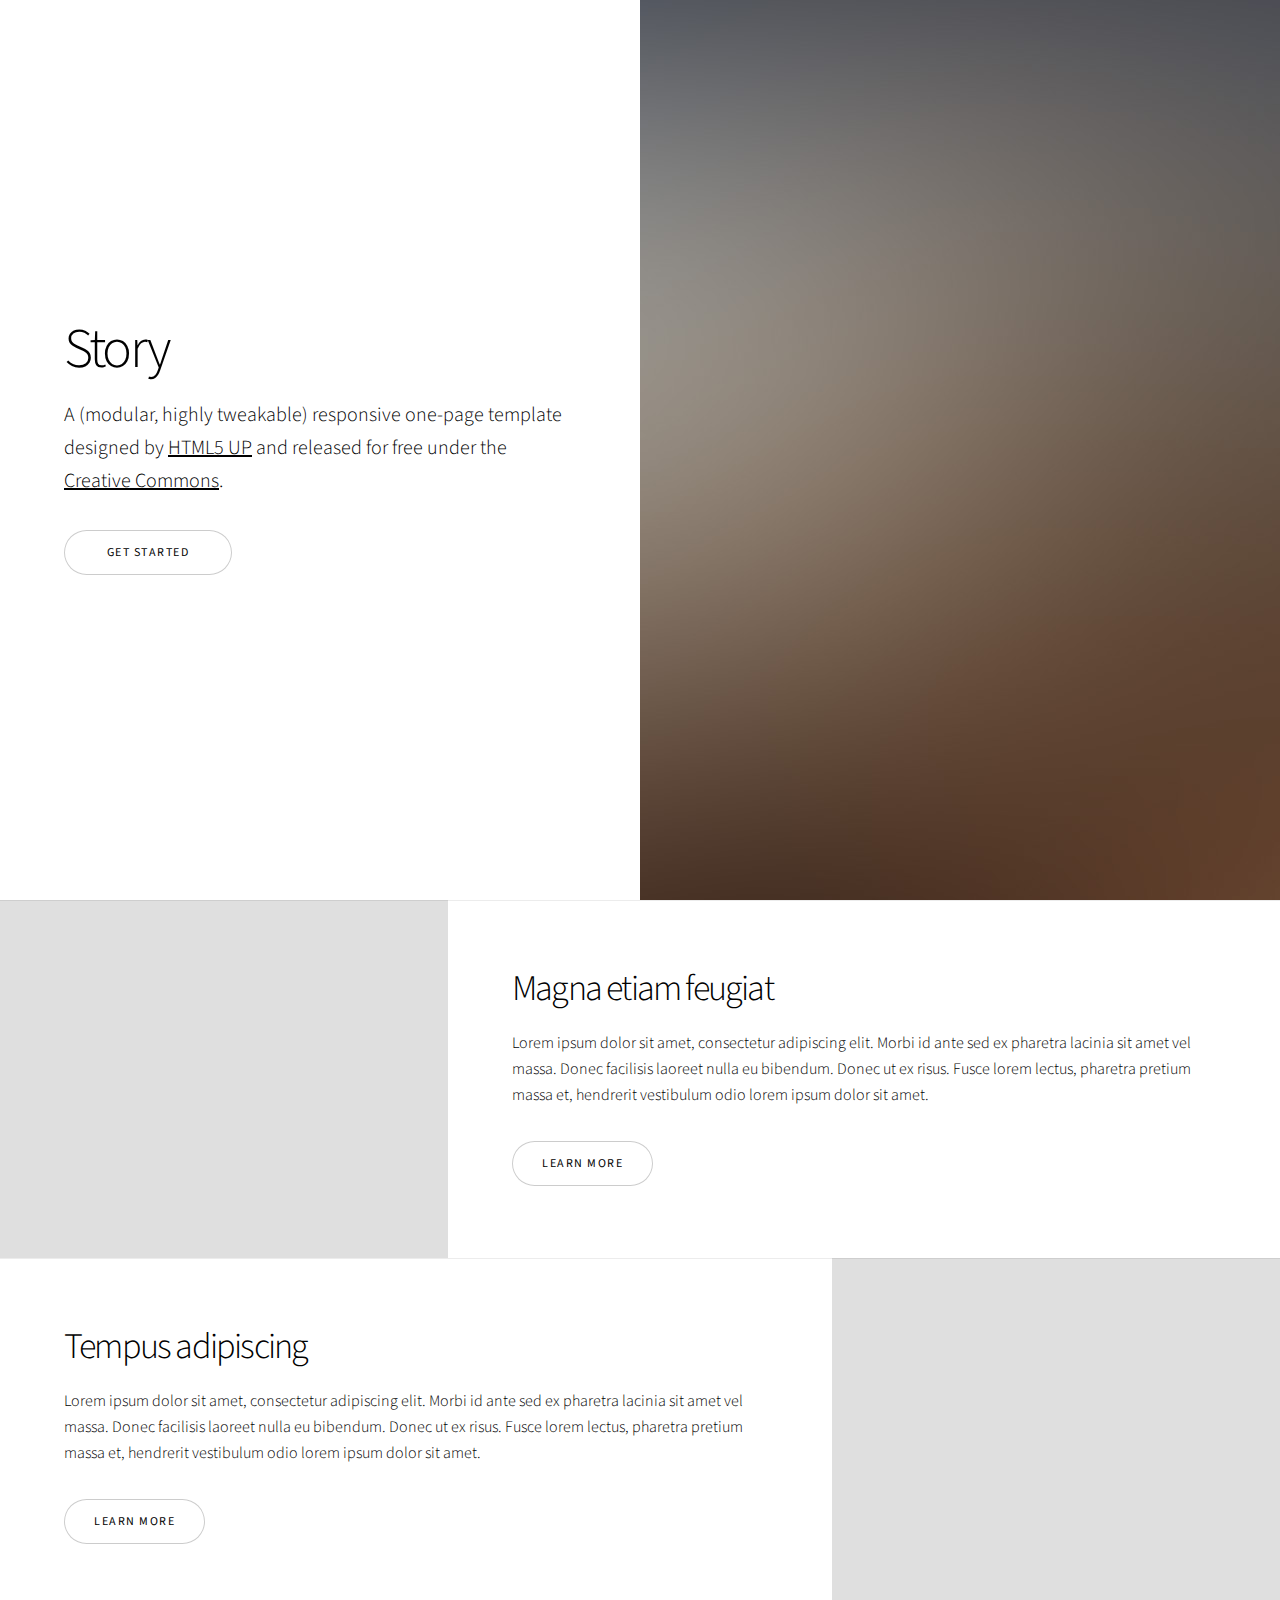
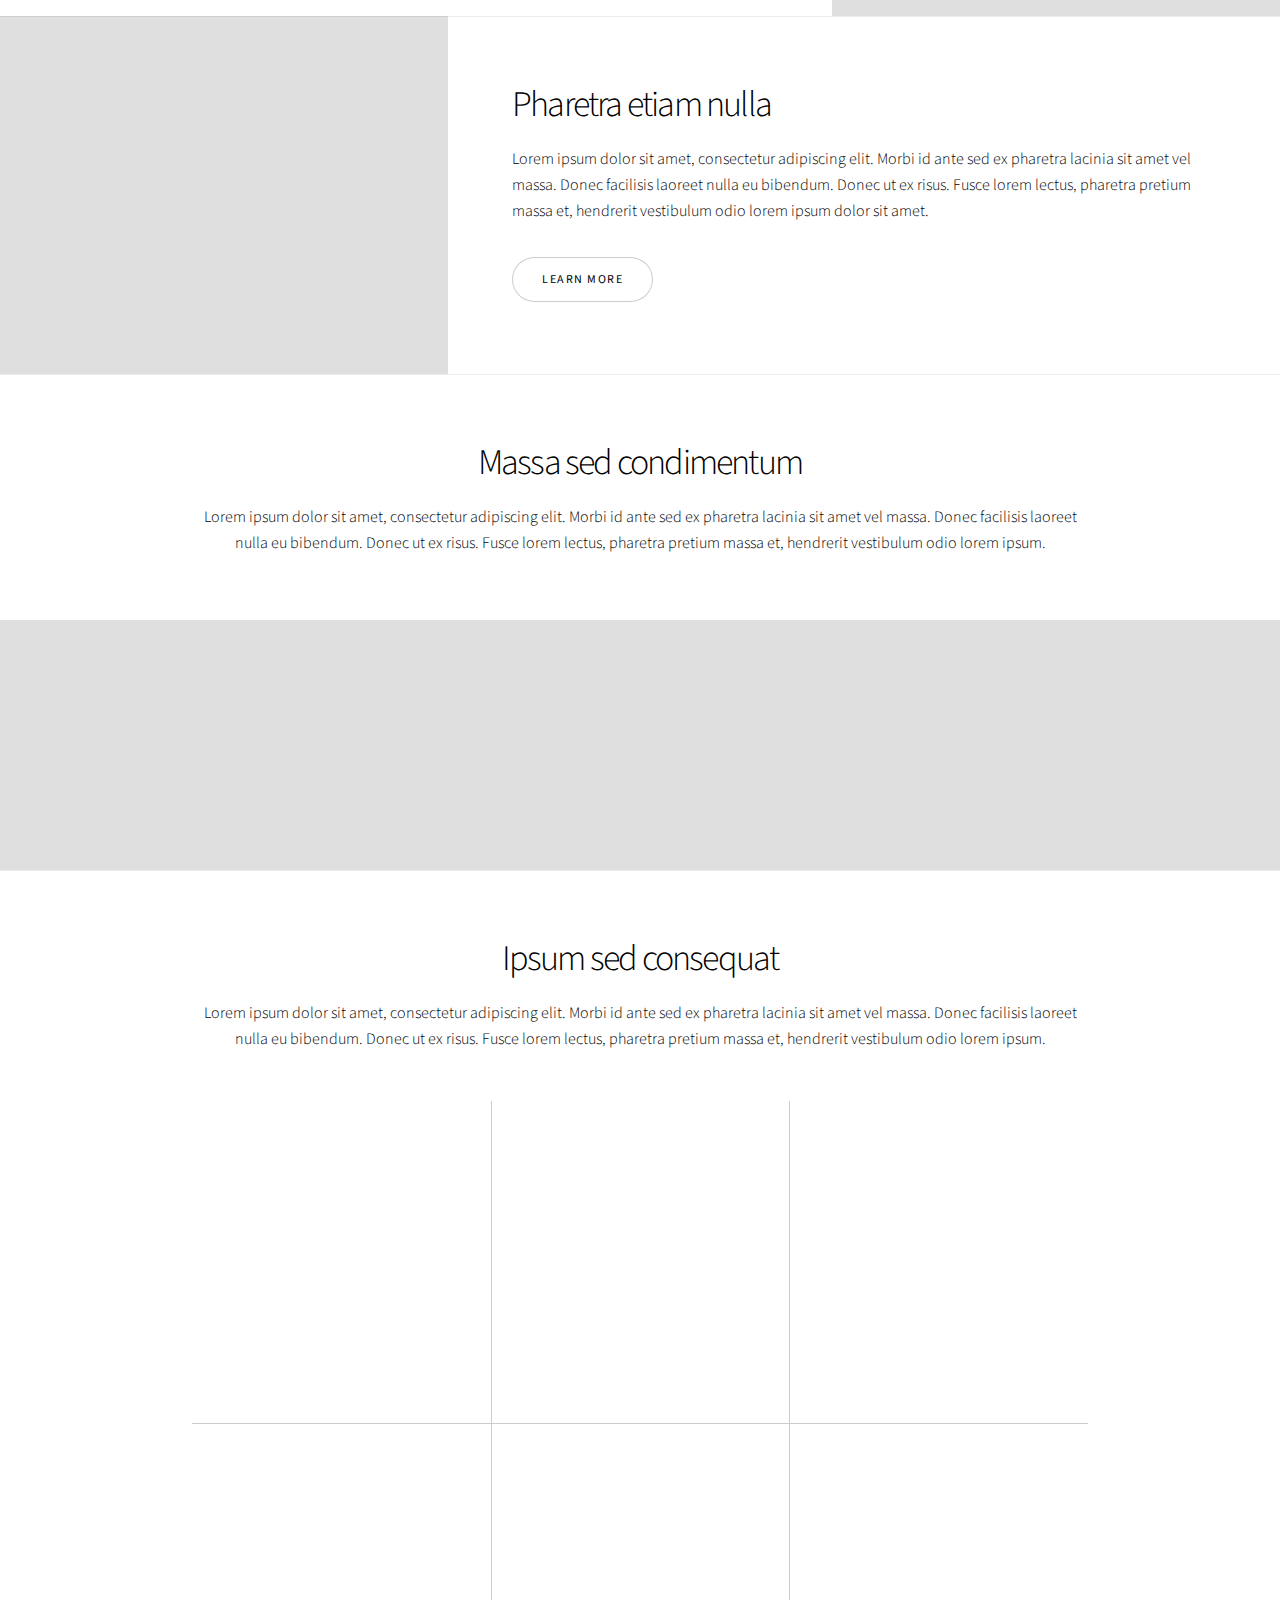
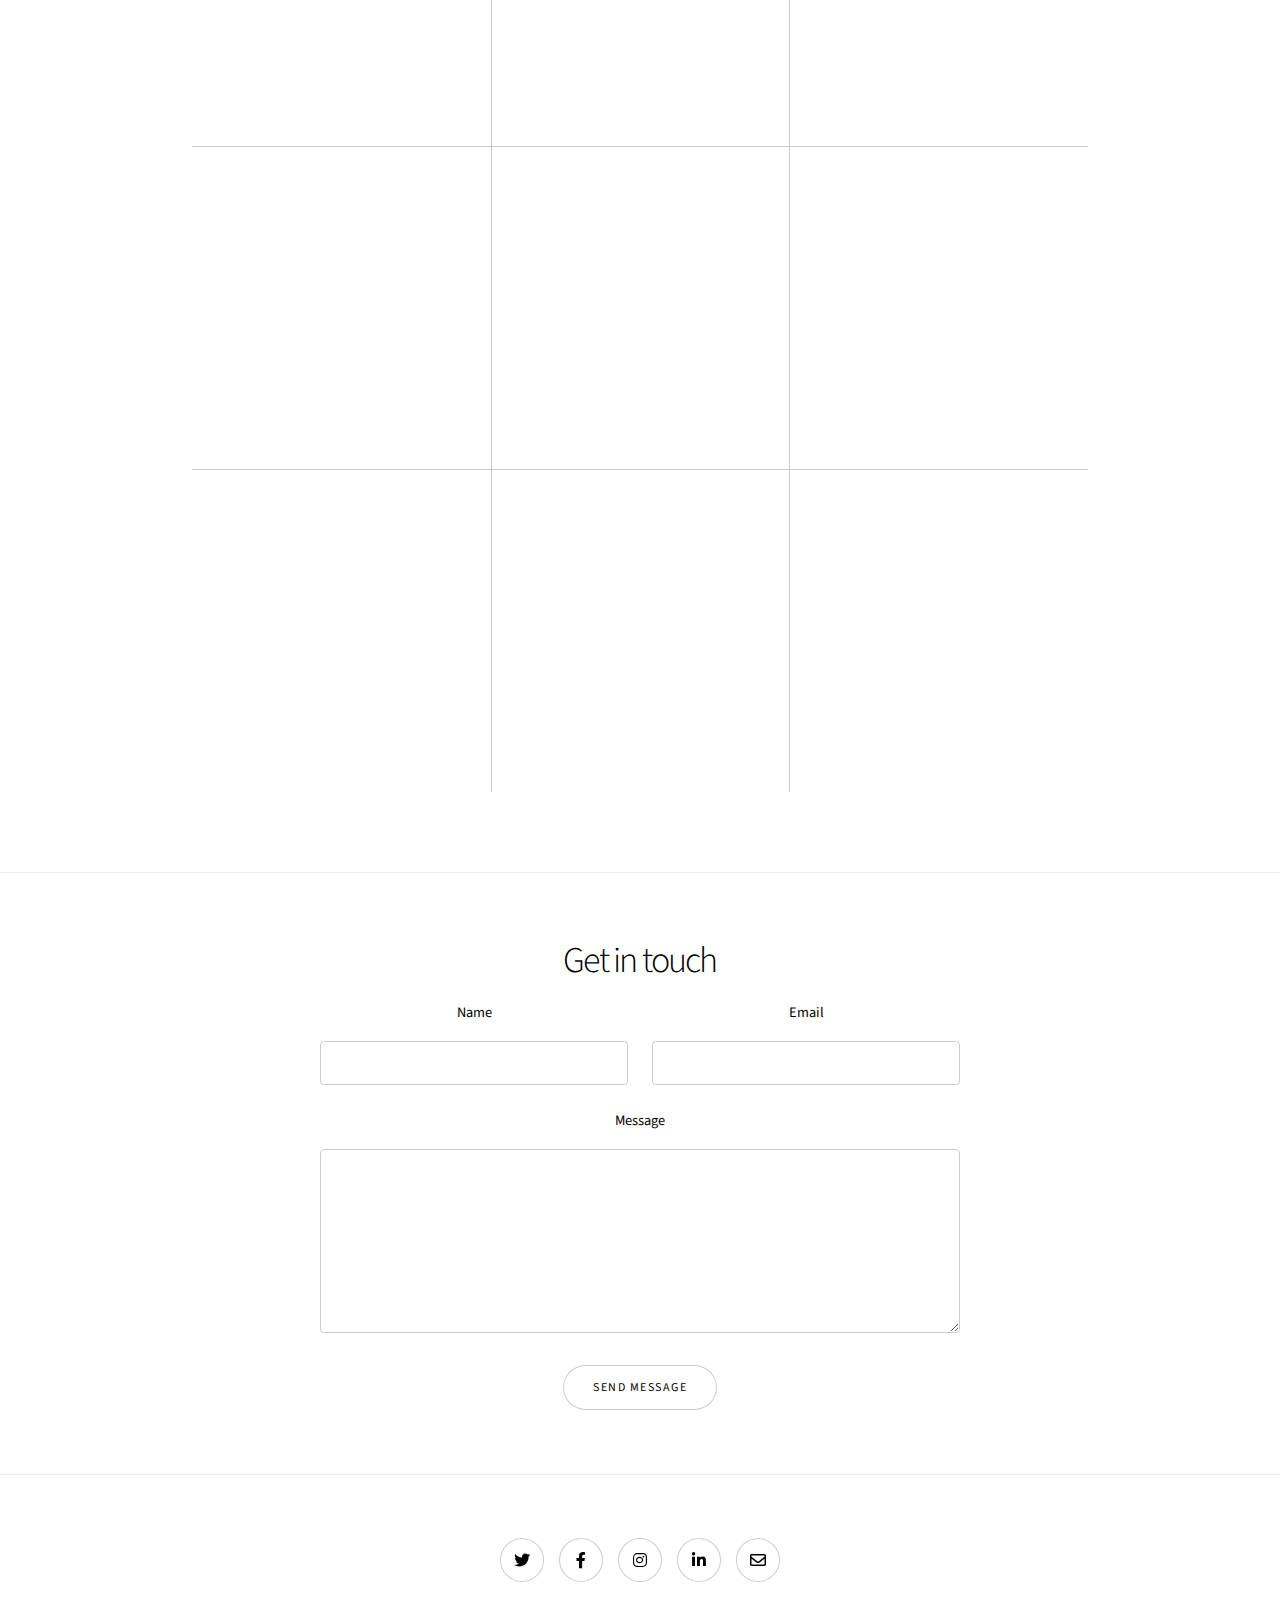
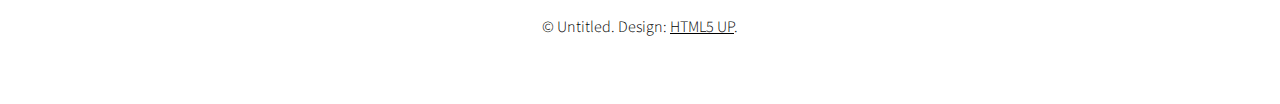
==== commit 0fb51944: "Replaced all files with another template to redo" ====
--- a/index.html
+++ b/index.html
@@ -1,12 +1,12 @@
 <!DOCTYPE HTML>
 <!--
-	Solid State by HTML5 UP
+	Story by HTML5 UP
 	html5up.net | @ajlkn
 	Free for personal and commercial use under the CCA 3.0 license (html5up.net/license)
 -->
 <html>
 	<head>
-		<title>Solid State by HTML5 UP</title>
+		<title>Story by HTML5 UP</title>
 		<meta charset="utf-8" />
 		<meta name="viewport" content="width=device-width, initial-scale=1, user-scalable=no" />
 		<link rel="stylesheet" href="assets/css/main.css" />
@@ -14,166 +14,339 @@
 	</head>
 	<body class="is-preload">
 
-		<!-- Page Wrapper -->
-			<div id="page-wrapper">
-
-				<!-- Header -->
-					<header id="header" class="alt">
-						<h1><a href="index.html">Solid State</a></h1>
-						<nav>
-							<a href="#menu">Menu</a>
-						</nav>
-					</header>
-
-				<!-- Menu -->
-					<nav id="menu">
+		<!-- Wrapper -->
+			<div id="wrapper" class="divided">
+
+				<!-- One -->
+					<section class="banner style1 orient-left content-align-left image-position-right fullscreen onload-image-fade-in onload-content-fade-right">
+						<div class="content">
+							<h1>Story</h1>
+							<p class="major">A (modular, highly tweakable) responsive one-page template designed by <a href="https://html5up.net">HTML5 UP</a> and released for free under the <a href="https://html5up.net/license">Creative Commons</a>.</p>
+							<ul class="actions stacked">
+								<li><a href="#first" class="button big wide smooth-scroll-middle">Get Started</a></li>
+							</ul>
+						</div>
+						<div class="image">
+							<img src="images/banner.jpg" alt="" />
+						</div>
+					</section>
+
+				<!-- Two -->
+					<section class="spotlight style1 orient-right content-align-left image-position-center onscroll-image-fade-in" id="first">
+						<div class="content">
+							<h2>Magna etiam feugiat</h2>
+							<p>Lorem ipsum dolor sit amet, consectetur adipiscing elit. Morbi id ante sed ex pharetra lacinia sit amet vel massa. Donec facilisis laoreet nulla eu bibendum. Donec ut ex risus. Fusce lorem lectus, pharetra pretium massa et, hendrerit vestibulum odio lorem ipsum dolor sit amet.</p>
+							<ul class="actions stacked">
+								<li><a href="#" class="button">Learn More</a></li>
+							</ul>
+						</div>
+						<div class="image">
+							<img src="images/spotlight01.jpg" alt="" />
+						</div>
+					</section>
+
+				<!-- Three -->
+					<section class="spotlight style1 orient-left content-align-left image-position-center onscroll-image-fade-in">
+						<div class="content">
+							<h2>Tempus adipiscing</h2>
+							<p>Lorem ipsum dolor sit amet, consectetur adipiscing elit. Morbi id ante sed ex pharetra lacinia sit amet vel massa. Donec facilisis laoreet nulla eu bibendum. Donec ut ex risus. Fusce lorem lectus, pharetra pretium massa et, hendrerit vestibulum odio lorem ipsum dolor sit amet.</p>
+							<ul class="actions stacked">
+								<li><a href="#" class="button">Learn More</a></li>
+							</ul>
+						</div>
+						<div class="image">
+							<img src="images/spotlight02.jpg" alt="" />
+						</div>
+					</section>
+
+				<!-- Four -->
+					<section class="spotlight style1 orient-right content-align-left image-position-center onscroll-image-fade-in">
+						<div class="content">
+							<h2>Pharetra etiam nulla</h2>
+							<p>Lorem ipsum dolor sit amet, consectetur adipiscing elit. Morbi id ante sed ex pharetra lacinia sit amet vel massa. Donec facilisis laoreet nulla eu bibendum. Donec ut ex risus. Fusce lorem lectus, pharetra pretium massa et, hendrerit vestibulum odio lorem ipsum dolor sit amet.</p>
+							<ul class="actions stacked">
+								<li><a href="#" class="button">Learn More</a></li>
+							</ul>
+						</div>
+						<div class="image">
+							<img src="images/spotlight03.jpg" alt="" />
+						</div>
+					</section>
+
+				<!-- Five -->
+					<section class="wrapper style1 align-center">
 						<div class="inner">
-							<h2>Menu</h2>
-							<ul class="links">
-								<li><a href="index.html">Home</a></li>
-								<li><a href="generic.html">Generic</a></li>
-								<li><a href="elements.html">Elements</a></li>
-								<li><a href="#">Log In</a></li>
-								<li><a href="#">Sign Up</a></li>
-							</ul>
-							<a href="#" class="close">Close</a>
-						</div>
-					</nav>
-
-				<!-- Banner -->
-					<section id="banner">
+							<h2>Massa sed condimentum</h2>
+							<p>Lorem ipsum dolor sit amet, consectetur adipiscing elit. Morbi id ante sed ex pharetra lacinia sit amet vel massa. Donec facilisis laoreet nulla eu bibendum. Donec ut ex risus. Fusce lorem lectus, pharetra pretium massa et, hendrerit vestibulum odio lorem ipsum.</p>
+						</div>
+
+						<!-- Gallery -->
+							<div class="gallery style2 medium lightbox onscroll-fade-in">
+								<article>
+									<a href="images/gallery/fulls/01.jpg" class="image">
+										<img src="images/gallery/thumbs/01.jpg" alt="" />
+									</a>
+									<div class="caption">
+										<h3>Ipsum Dolor</h3>
+										<p>Lorem ipsum dolor amet, consectetur magna etiam elit. Etiam sed ultrices.</p>
+										<ul class="actions fixed">
+											<li><span class="button small">Details</span></li>
+										</ul>
+									</div>
+								</article>
+								<article>
+									<a href="images/gallery/fulls/02.jpg" class="image">
+										<img src="images/gallery/thumbs/02.jpg" alt="" />
+									</a>
+									<div class="caption">
+										<h3>Feugiat Lorem</h3>
+										<p>Lorem ipsum dolor amet, consectetur magna etiam elit. Etiam sed ultrices.</p>
+										<ul class="actions fixed">
+											<li><span class="button small">Details</span></li>
+										</ul>
+									</div>
+								</article>
+								<article>
+									<a href="images/gallery/fulls/03.jpg" class="image">
+										<img src="images/gallery/thumbs/03.jpg" alt="" />
+									</a>
+									<div class="caption">
+										<h3>Magna Amet</h3>
+										<p>Lorem ipsum dolor amet, consectetur magna etiam elit. Etiam sed ultrices.</p>
+										<ul class="actions fixed">
+											<li><span class="button small">Details</span></li>
+										</ul>
+									</div>
+								</article>
+								<article>
+									<a href="images/gallery/fulls/04.jpg" class="image">
+										<img src="images/gallery/thumbs/04.jpg" alt="" />
+									</a>
+									<div class="caption">
+										<h3>Sed Tempus</h3>
+										<p>Lorem ipsum dolor amet, consectetur magna etiam elit. Etiam sed ultrices.</p>
+										<ul class="actions fixed">
+											<li><span class="button small">Details</span></li>
+										</ul>
+									</div>
+								</article>
+								<article>
+									<a href="images/gallery/fulls/05.jpg" class="image">
+										<img src="images/gallery/thumbs/05.jpg" alt="" />
+									</a>
+									<div class="caption">
+										<h3>Ultrices Magna</h3>
+										<p>Lorem ipsum dolor amet, consectetur magna etiam elit. Etiam sed ultrices.</p>
+										<ul class="actions fixed">
+											<li><span class="button small">Details</span></li>
+										</ul>
+									</div>
+								</article>
+								<article>
+									<a href="images/gallery/fulls/06.jpg" class="image">
+										<img src="images/gallery/thumbs/06.jpg" alt="" />
+									</a>
+									<div class="caption">
+										<h3>Sed Tempus</h3>
+										<p>Lorem ipsum dolor amet, consectetur magna etiam elit. Etiam sed ultrices.</p>
+										<ul class="actions fixed">
+											<li><span class="button small">Details</span></li>
+										</ul>
+									</div>
+								</article>
+								<article>
+									<a href="images/gallery/fulls/07.jpg" class="image">
+										<img src="images/gallery/thumbs/07.jpg" alt="" />
+									</a>
+									<div class="caption">
+										<h3>Ipsum Lorem</h3>
+										<p>Lorem ipsum dolor amet, consectetur magna etiam elit. Etiam sed ultrices.</p>
+										<ul class="actions fixed">
+											<li><span class="button small">Details</span></li>
+										</ul>
+									</div>
+								</article>
+								<article>
+									<a href="images/gallery/fulls/08.jpg" class="image">
+										<img src="images/gallery/thumbs/08.jpg" alt="" />
+									</a>
+									<div class="caption">
+										<h3>Magna Risus</h3>
+										<p>Lorem ipsum dolor amet, consectetur magna etiam elit. Etiam sed ultrices.</p>
+										<ul class="actions fixed">
+											<li><span class="button small">Details</span></li>
+										</ul>
+									</div>
+								</article>
+								<article>
+									<a href="images/gallery/fulls/09.jpg" class="image">
+										<img src="images/gallery/thumbs/09.jpg" alt="" />
+									</a>
+									<div class="caption">
+										<h3>Tempus Dolor</h3>
+										<p>Lorem ipsum dolor amet, consectetur magna etiam elit. Etiam sed ultrices.</p>
+										<ul class="actions fixed">
+											<li><span class="button small">Details</span></li>
+										</ul>
+									</div>
+								</article>
+								<article>
+									<a href="images/gallery/fulls/10.jpg" class="image">
+										<img src="images/gallery/thumbs/10.jpg" alt="" />
+									</a>
+									<div class="caption">
+										<h3>Sed Etiam</h3>
+										<p>Lorem ipsum dolor amet, consectetur magna etiam elit. Etiam sed ultrices.</p>
+										<ul class="actions fixed">
+											<li><span class="button small">Details</span></li>
+										</ul>
+									</div>
+								</article>
+								<article>
+									<a href="images/gallery/fulls/11.jpg" class="image">
+										<img src="images/gallery/thumbs/11.jpg" alt="" />
+									</a>
+									<div class="caption">
+										<h3>Magna Lorem</h3>
+										<p>Lorem ipsum dolor amet, consectetur magna etiam elit. Etiam sed ultrices.</p>
+										<ul class="actions fixed">
+											<li><span class="button small">Details</span></li>
+										</ul>
+									</div>
+								</article>
+								<article>
+									<a href="images/gallery/fulls/12.jpg" class="image">
+										<img src="images/gallery/thumbs/12.jpg" alt="" />
+									</a>
+									<div class="caption">
+										<h3>Ipsum Dolor</h3>
+										<p>Lorem ipsum dolor amet, consectetur magna etiam elit. Etiam sed ultrices.</p>
+										<ul class="actions fixed">
+											<li><span class="button small">Details</span></li>
+										</ul>
+									</div>
+								</article>
+							</div>
+
+					</section>
+
+				<!-- Six -->
+					<section class="wrapper style1 align-center">
 						<div class="inner">
-							<div class="logo"><span class="icon fa-gem"></span></div>
-							<h2>This is Solid State</h2>
-							<p>Another free + fully responsive site template by <a href="http://html5up.net">HTML5 UP</a></p>
-						</div>
-					</section>
-
-				<!-- Wrapper -->
-					<section id="wrapper">
-
-						<!-- One -->
-							<section id="one" class="wrapper spotlight style1">
-								<div class="inner">
-									<a href="#" class="image"><img src="images/pic01.jpg" alt="" /></a>
-									<div class="content">
-										<h2 class="major">Magna arcu feugiat</h2>
-										<p>Lorem ipsum dolor sit amet, etiam lorem adipiscing elit. Cras turpis ante, nullam sit amet turpis non, sollicitudin posuere urna. Mauris id tellus arcu. Nunc vehicula id nulla dignissim dapibus. Nullam ultrices, neque et faucibus viverra, ex nulla cursus.</p>
-										<a href="#" class="special">Learn more</a>
-									</div>
-								</div>
-							</section>
-
-						<!-- Two -->
-							<section id="two" class="wrapper alt spotlight style2">
-								<div class="inner">
-									<a href="#" class="image"><img src="images/pic02.jpg" alt="" /></a>
-									<div class="content">
-										<h2 class="major">Tempus adipiscing</h2>
-										<p>Lorem ipsum dolor sit amet, etiam lorem adipiscing elit. Cras turpis ante, nullam sit amet turpis non, sollicitudin posuere urna. Mauris id tellus arcu. Nunc vehicula id nulla dignissim dapibus. Nullam ultrices, neque et faucibus viverra, ex nulla cursus.</p>
-										<a href="#" class="special">Learn more</a>
-									</div>
-								</div>
-							</section>
-
-						<!-- Three -->
-							<section id="three" class="wrapper spotlight style3">
-								<div class="inner">
-									<a href="#" class="image"><img src="images/pic03.jpg" alt="" /></a>
-									<div class="content">
-										<h2 class="major">Nullam dignissim</h2>
-										<p>Lorem ipsum dolor sit amet, etiam lorem adipiscing elit. Cras turpis ante, nullam sit amet turpis non, sollicitudin posuere urna. Mauris id tellus arcu. Nunc vehicula id nulla dignissim dapibus. Nullam ultrices, neque et faucibus viverra, ex nulla cursus.</p>
-										<a href="#" class="special">Learn more</a>
-									</div>
-								</div>
-							</section>
-
-						<!-- Four -->
-							<section id="four" class="wrapper alt style1">
-								<div class="inner">
-									<h2 class="major">Vitae phasellus</h2>
-									<p>Cras mattis ante fermentum, malesuada neque vitae, eleifend erat. Phasellus non pulvinar erat. Fusce tincidunt, nisl eget mattis egestas, purus ipsum consequat orci, sit amet lobortis lorem lacus in tellus. Sed ac elementum arcu. Quisque placerat auctor laoreet.</p>
-									<section class="features">
-										<article>
-											<a href="#" class="image"><img src="images/pic04.jpg" alt="" /></a>
-											<h3 class="major">Sed feugiat lorem</h3>
-											<p>Lorem ipsum dolor sit amet, consectetur adipiscing vehicula id nulla dignissim dapibus ultrices.</p>
-											<a href="#" class="special">Learn more</a>
-										</article>
-										<article>
-											<a href="#" class="image"><img src="images/pic05.jpg" alt="" /></a>
-											<h3 class="major">Nisl placerat</h3>
-											<p>Lorem ipsum dolor sit amet, consectetur adipiscing vehicula id nulla dignissim dapibus ultrices.</p>
-											<a href="#" class="special">Learn more</a>
-										</article>
-										<article>
-											<a href="#" class="image"><img src="images/pic06.jpg" alt="" /></a>
-											<h3 class="major">Ante fermentum</h3>
-											<p>Lorem ipsum dolor sit amet, consectetur adipiscing vehicula id nulla dignissim dapibus ultrices.</p>
-											<a href="#" class="special">Learn more</a>
-										</article>
-										<article>
-											<a href="#" class="image"><img src="images/pic07.jpg" alt="" /></a>
-											<h3 class="major">Fusce consequat</h3>
-											<p>Lorem ipsum dolor sit amet, consectetur adipiscing vehicula id nulla dignissim dapibus ultrices.</p>
-											<a href="#" class="special">Learn more</a>
-										</article>
-									</section>
-									<ul class="actions">
-										<li><a href="#" class="button">Browse All</a></li>
-									</ul>
-								</div>
-							</section>
-
-					</section>
-
-				<!-- Footer -->
-					<section id="footer">
-						<div class="inner">
-							<h2 class="major">Get in touch</h2>
-							<p>Cras mattis ante fermentum, malesuada neque vitae, eleifend erat. Phasellus non pulvinar erat. Fusce tincidunt, nisl eget mattis egestas, purus ipsum consequat orci, sit amet lobortis lorem lacus in tellus. Sed ac elementum arcu. Quisque placerat auctor laoreet.</p>
+							<h2>Ipsum sed consequat</h2>
+							<p>Lorem ipsum dolor sit amet, consectetur adipiscing elit. Morbi id ante sed ex pharetra lacinia sit amet vel massa. Donec facilisis laoreet nulla eu bibendum. Donec ut ex risus. Fusce lorem lectus, pharetra pretium massa et, hendrerit vestibulum odio lorem ipsum.</p>
+							<div class="items style1 medium onscroll-fade-in">
+								<section>
+									<span class="icon style2 major fa-gem"></span>
+									<h3>Lorem</h3>
+									<p>Lorem ipsum dolor sit amet, consectetur adipiscing elit. Morbi dui turpis, cursus eget orci amet aliquam congue semper. Etiam eget ultrices risus nec tempor elit.</p>
+								</section>
+								<section>
+									<span class="icon solid style2 major fa-save"></span>
+									<h3>Ipsum</h3>
+									<p>Lorem ipsum dolor sit amet, consectetur adipiscing elit. Morbi dui turpis, cursus eget orci amet aliquam congue semper. Etiam eget ultrices risus nec tempor elit.</p>
+								</section>
+								<section>
+									<span class="icon solid style2 major fa-chart-bar"></span>
+									<h3>Dolor</h3>
+									<p>Lorem ipsum dolor sit amet, consectetur adipiscing elit. Morbi dui turpis, cursus eget orci amet aliquam congue semper. Etiam eget ultrices risus nec tempor elit.</p>
+								</section>
+								<section>
+									<span class="icon solid style2 major fa-wifi"></span>
+									<h3>Amet</h3>
+									<p>Lorem ipsum dolor sit amet, consectetur adipiscing elit. Morbi dui turpis, cursus eget orci amet aliquam congue semper. Etiam eget ultrices risus nec tempor elit.</p>
+								</section>
+								<section>
+									<span class="icon solid style2 major fa-cog"></span>
+									<h3>Magna</h3>
+									<p>Lorem ipsum dolor sit amet, consectetur adipiscing elit. Morbi dui turpis, cursus eget orci amet aliquam congue semper. Etiam eget ultrices risus nec tempor elit.</p>
+								</section>
+								<section>
+									<span class="icon style2 major fa-paper-plane"></span>
+									<h3>Tempus</h3>
+									<p>Lorem ipsum dolor sit amet, consectetur adipiscing elit. Morbi dui turpis, cursus eget orci amet aliquam congue semper. Etiam eget ultrices risus nec tempor elit.</p>
+								</section>
+								<section>
+									<span class="icon solid style2 major fa-desktop"></span>
+									<h3>Aliquam</h3>
+									<p>Lorem ipsum dolor sit amet, consectetur adipiscing elit. Morbi dui turpis, cursus eget orci amet aliquam congue semper. Etiam eget ultrices risus nec tempor elit.</p>
+								</section>
+								<section>
+									<span class="icon solid style2 major fa-sync-alt"></span>
+									<h3>Elit</h3>
+									<p>Lorem ipsum dolor sit amet, consectetur adipiscing elit. Morbi dui turpis, cursus eget orci amet aliquam congue semper. Etiam eget ultrices risus nec tempor elit.</p>
+								</section>
+								<section>
+									<span class="icon solid style2 major fa-hashtag"></span>
+									<h3>Morbi</h3>
+									<p>Lorem ipsum dolor sit amet, consectetur adipiscing elit. Morbi dui turpis, cursus eget orci amet aliquam congue semper. Etiam eget ultrices risus nec tempor elit.</p>
+								</section>
+								<section>
+									<span class="icon solid style2 major fa-bolt"></span>
+									<h3>Turpis</h3>
+									<p>Lorem ipsum dolor sit amet, consectetur adipiscing elit. Morbi dui turpis, cursus eget orci amet aliquam congue semper. Etiam eget ultrices risus nec tempor elit.</p>
+								</section>
+								<section>
+									<span class="icon solid style2 major fa-envelope"></span>
+									<h3>Ultrices</h3>
+									<p>Lorem ipsum dolor sit amet, consectetur adipiscing elit. Morbi dui turpis, cursus eget orci amet aliquam congue semper. Etiam eget ultrices risus nec tempor elit.</p>
+								</section>
+								<section>
+									<span class="icon solid style2 major fa-leaf"></span>
+									<h3>Risus</h3>
+									<p>Lorem ipsum dolor sit amet, consectetur adipiscing elit. Morbi dui turpis, cursus eget orci amet aliquam congue semper. Etiam eget ultrices risus nec tempor elit.</p>
+								</section>
+							</div>
+						</div>
+					</section>
+
+				<!-- Seven -->
+					<section class="wrapper style1 align-center">
+						<div class="inner medium">
+							<h2>Get in touch</h2>
 							<form method="post" action="#">
 								<div class="fields">
-									<div class="field">
+									<div class="field half">
 										<label for="name">Name</label>
-										<input type="text" name="name" id="name" />
-									</div>
-									<div class="field">
+										<input type="text" name="name" id="name" value="" />
+									</div>
+									<div class="field half">
 										<label for="email">Email</label>
-										<input type="email" name="email" id="email" />
+										<input type="email" name="email" id="email" value="" />
 									</div>
 									<div class="field">
 										<label for="message">Message</label>
-										<textarea name="message" id="message" rows="4"></textarea>
+										<textarea name="message" id="message" rows="6"></textarea>
 									</div>
 								</div>
-								<ul class="actions">
-									<li><input type="submit" value="Send Message" /></li>
+								<ul class="actions special">
+									<li><input type="submit" name="submit" id="submit" value="Send Message" /></li>
 								</ul>
 							</form>
-							<ul class="contact">
-								<li class="icon solid fa-home">
-									Untitled Inc<br />
-									1234 Somewhere Road Suite #2894<br />
-									Nashville, TN 00000-0000
-								</li>
-								<li class="icon solid fa-phone">(000) 000-0000</li>
-								<li class="icon solid fa-envelope"><a href="#">information@untitled.tld</a></li>
-								<li class="icon brands fa-twitter"><a href="#">twitter.com/untitled-tld</a></li>
-								<li class="icon brands fa-facebook-f"><a href="#">facebook.com/untitled-tld</a></li>
-								<li class="icon brands fa-instagram"><a href="#">instagram.com/untitled-tld</a></li>
-							</ul>
-							<ul class="copyright">
-								<li>&copy; Untitled Inc. All rights reserved.</li><li>Design: <a href="http://html5up.net">HTML5 UP</a></li>
-							</ul>
-						</div>
-					</section>
+
+						</div>
+					</section>
+
+				<!-- Footer -->
+					<footer class="wrapper style1 align-center">
+						<div class="inner">
+							<ul class="icons">
+								<li><a href="#" class="icon brands style2 fa-twitter"><span class="label">Twitter</span></a></li>
+								<li><a href="#" class="icon brands style2 fa-facebook-f"><span class="label">Facebook</span></a></li>
+								<li><a href="#" class="icon brands style2 fa-instagram"><span class="label">Instagram</span></a></li>
+								<li><a href="#" class="icon brands style2 fa-linkedin-in"><span class="label">LinkedIn</span></a></li>
+								<li><a href="#" class="icon style2 fa-envelope"><span class="label">Email</span></a></li>
+							</ul>
+							<p>&copy; Untitled. Design: <a href="https://html5up.net">HTML5 UP</a>.</p>
+						</div>
+					</footer>
 
 			</div>
 
 		<!-- Scripts -->
 			<script src="assets/js/jquery.min.js"></script>
 			<script src="assets/js/jquery.scrollex.min.js"></script>
+			<script src="assets/js/jquery.scrolly.min.js"></script>
 			<script src="assets/js/browser.min.js"></script>
 			<script src="assets/js/breakpoints.min.js"></script>
 			<script src="assets/js/util.js"></script>
--- a/assets/css/main.css
+++ b/assets/css/main.css
@@ -1,8 +1,8 @@
 @import url(fontawesome-all.min.css);
-@import url("https://fonts.googleapis.com/css?family=Raleway:200,700|Source+Sans+Pro:300,600,300italic,600italic");
+@import url("https://fonts.googleapis.com/css?family=Source+Sans+Pro:300,300i,400,400i");
 
 /*
-	Solid State by HTML5 UP
+	Story by HTML5 UP
 	html5up.net | @ajlkn
 	Free for personal and commercial use under the CCA 3.0 license (html5up.net/license)
 */
@@ -99,14 +99,7 @@
 	}
 
 	body {
-		background-color: #2e3141;
-		background-image: linear-gradient(to top, rgba(46, 49, 65, 0.8), rgba(46, 49, 65, 0.8)), url("../../images/bg.jpg");
-		background-size: auto,- cover;
-		background-attachment: fixed,- fixed;
-		background-position: center,- center;
+		background: #ffffff;
 	}
 
 		body.is-preload *, body.is-preload *:before, body.is-preload *:after {
@@ -122,124 +115,68 @@
 
 /* Type */
 
+	html {
+		font-size: 18pt;
+	}
+
+		@media screen and (max-width: 1680px) {
+
+			html {
+				font-size: 14pt;
+			}
+
+		}
+
+		@media screen and (max-width: 1280px) {
+
+			html {
+				font-size: 12pt;
+			}
+
+		}
+
+		@media screen and (max-width: 736px) {
+
+			html {
+				font-size: 11pt;
+			}
+
+		}
+
+		@media screen and (max-width: 360px) {
+
+			html {
+				font-size: 10pt;
+			}
+
+		}
+
+	body {
+		background-color: #ffffff;
+		color: #000000;
+	}
+
 	body, input, select, textarea {
-		color: #ffffff;
 		font-family: "Source Sans Pro", Helvetica, sans-serif;
-		font-size: 16.5pt;
+		font-size: 1rem;
 		font-weight: 300;
 		line-height: 1.65;
 	}
 
-		@media screen and (max-width: 1680px) {
-
-			body, input, select, textarea {
-				font-size: 13pt;
-			}
-
-		}
-
-		@media screen and (max-width: 1280px) {
-
-			body, input, select, textarea {
-				font-size: 12pt;
-			}
-
-		}
-
-		@media screen and (max-width: 980px) {
-
-			body, input, select, textarea {
-				font-size: 12pt;
-			}
-
-		}
-
-		@media screen and (max-width: 736px) {
-
-			body, input, select, textarea {
-				font-size: 12pt;
-			}
-
-		}
-
-		@media screen and (max-width: 480px) {
-
-			body, input, select, textarea {
-				font-size: 12pt;
-			}
-
-		}
-
 	a {
-		-moz-transition: color 0.2s ease-in-out, border-bottom-color 0.2s ease-in-out;
-		-webkit-transition: color 0.2s ease-in-out, border-bottom-color 0.2s ease-in-out;
-		-ms-transition: color 0.2s ease-in-out, border-bottom-color 0.2s ease-in-out;
-		transition: color 0.2s ease-in-out, border-bottom-color 0.2s ease-in-out;
-		border-bottom: dotted 1px rgba(255, 255, 255, 0.35);
-		color: #ffffff;
-		text-decoration: none;
+		-moz-transition: color 0.2s ease-in-out;
+		-webkit-transition: color 0.2s ease-in-out;
+		-ms-transition: color 0.2s ease-in-out;
+		transition: color 0.2s ease-in-out;
+		text-decoration: underline;
 	}
 
 		a:hover {
-			border-bottom-color: transparent;
-			color: #ffffff !important;
-		}
-
-		a.special:not(.button) {
 			text-decoration: none;
-			border-bottom: 0;
-			display: block;
-			font-family: Raleway, Helvetica, sans-serif;
-			font-size: 0.8em;
-			font-weight: 700;
-			letter-spacing: 0.1em;
-			margin: 0 0 2em 0;
-			text-transform: uppercase;
-		}
-
-			a.special:not(.button):before {
-				-moz-osx-font-smoothing: grayscale;
-				-webkit-font-smoothing: antialiased;
-				display: inline-block;
-				font-style: normal;
-				font-variant: normal;
-				text-rendering: auto;
-				line-height: 1;
-				text-transform: none !important;
-				font-family: 'Font Awesome 5 Free';
-				font-weight: 900;
-			}
-
-			a.special:not(.button):before {
-				-moz-transition: background-color 0.2s ease-in-out;
-				-webkit-transition: background-color 0.2s ease-in-out;
-				-ms-transition: background-color 0.2s ease-in-out;
-				transition: background-color 0.2s ease-in-out;
-				border-radius: 100%;
-				border: solid 2px rgba(255, 255, 255, 0.125);
-				content: '\f105';
-				display: inline-block;
-				font-size: 1.25em;
-				height: 2em;
-				line-height: 1.75em;
-				margin-right: 0.85em;
-				text-align: center;
-				text-indent: 0.15em;
-				vertical-align: middle;
-				width: 2em;
-			}
-
-			a.special:not(.button):hover:before {
-				background-color: rgba(255, 255, 255, 0.025);
-			}
-
-			a.special:not(.button):active:before {
-				background-color: rgba(255, 255, 255, 0.075);
-			}
+		}
 
 	strong, b {
-		color: #ffffff;
-		font-weight: 600;
+		font-weight: 400;
 	}
 
 	em, i {
@@ -247,116 +184,99 @@
 	}
 
 	p {
-		margin: 0 0 2em 0;
-	}
+		margin: 0 0 2rem 0;
+	}
+
+		p.major {
+			font-size: 1.25rem;
+		}
 
 	h1, h2, h3, h4, h5, h6 {
-		color: #ffffff;
-		font-family: Raleway, Helvetica, sans-serif;
-		font-weight: 700;
-		letter-spacing: 0.1em;
-		margin: 0 0 1em 0;
-		text-transform: uppercase;
+		font-weight: 300;
+		line-height: 1.375;
+		letter-spacing: -0.05em;
+		margin: 0 0 1rem 0;
 	}
 
 		h1 a, h2 a, h3 a, h4 a, h5 a, h6 a {
 			color: inherit;
 			text-decoration: none;
-			border-bottom: 0;
-		}
-
-		h1 span, h2 span, h3 span, h4 span, h5 span, h6 span {
-			font-weight: 200;
-		}
-
-		h1.major, h2.major, h3.major, h4.major, h5.major, h6.major {
-			padding-bottom: 1em;
-			border-bottom: solid 2px rgba(255, 255, 255, 0.125);
-		}
+		}
+
+	h1 {
+		font-size: 3.5rem;
+		line-height: 1.2;
+	}
 
 	h2 {
-		font-size: 1.2em;
+		font-size: 2.25rem;
 	}
 
 	h3 {
-		font-size: 0.9em;
+		font-size: 1.5rem;
 	}
 
 	h4 {
-		font-size: 0.7em;
+		font-size: 1.1rem;
 	}
 
 	h5 {
-		font-size: 0.7em;
+		font-size: 0.9rem;
 	}
 
 	h6 {
-		font-size: 0.7em;
-	}
-
-	@media screen and (max-width: 736px) {
-
-		h2 {
-			font-size: 1em;
-		}
-
-		h3 {
-			font-size: 0.8em;
-		}
-
+		font-size: 0.7rem;
 	}
 
 	sub {
-		font-size: 0.8em;
+		font-size: 0.8rem;
 		position: relative;
-		top: 0.5em;
+		top: 0.5rem;
 	}
 
 	sup {
-		font-size: 0.8em;
+		font-size: 0.8rem;
 		position: relative;
-		top: -0.5em;
+		top: -0.5rem;
 	}
 
 	blockquote {
-		border-left: solid 4px rgba(255, 255, 255, 0.125);
+		border-left: solid 4px;
 		font-style: italic;
-		margin: 0 0 2em 0;
-		padding: 0.5em 0 0.5em 2em;
+		margin: 0 0 2rem 0;
+		padding: 0.5rem 0 0.5rem 2rem;
 	}
 
 	code {
-		background: rgba(255, 255, 255, 0.025);
-		border-radius: 5px;
-		border: solid 2px rgba(255, 255, 255, 0.125);
+		border-radius: 4px;
 		font-family: "Courier New", monospace;
 		font-size: 0.9em;
-		margin: 0 0.25em;
-		padding: 0.25em 0.65em;
+		margin: 0 0.25rem;
+		padding: 0.25rem 0.325rem;
 	}
 
 	pre {
 		-webkit-overflow-scrolling: touch;
 		font-family: "Courier New", monospace;
 		font-size: 0.9em;
-		margin: 0 0 2em 0;
+		margin: 0 0 2rem 0;
 	}
 
 		pre code {
 			display: block;
-			line-height: 1.75em;
-			padding: 1em 1.5em;
+			line-height: 1.5;
+			padding: 0.75rem 1rem;
 			overflow-x: auto;
 		}
 
 	hr {
 		border: 0;
-		border-bottom: solid 2px rgba(255, 255, 255, 0.125);
-		margin: 2.5em 0;
+		border-bottom: solid 1px;
+		margin: 2.5rem 0;
 	}
 
 		hr.major {
-			margin: 4em 0;
+			margin: 3.5rem 0;
 		}
 
 	.align-left {
@@ -369,6 +289,63 @@
 
 	.align-right {
 		text-align: right;
+	}
+
+	@media screen and (max-width: 736px) {
+
+		p.major {
+			font-size: 1.1rem;
+		}
+
+		h1 {
+			font-size: 2.5rem;
+		}
+
+		h2 {
+			font-size: 2rem;
+		}
+
+		h3 {
+			font-size: 1.25rem;
+		}
+
+		h4 {
+			font-size: 1rem;
+		}
+
+	}
+
+	input, select, textarea {
+		color: #000000;
+	}
+
+	a {
+		color: #000000;
+	}
+
+		a:hover {
+			color: #47D3E5;
+		}
+
+	strong, b {
+		color: #000000;
+	}
+
+	h1, h2, h3, h4, h5, h6 {
+		color: #000000;
+	}
+
+	blockquote {
+		border-left-color: rgba(0, 0, 0, 0.2);
+	}
+
+	code {
+		background: rgba(0, 0, 0, 0.05);
+		border-color: rgba(0, 0, 0, 0.2);
+	}
+
+	hr {
+		border-bottom-color: rgba(0, 0, 0, 0.2);
 	}
 
 /* Row */
@@ -514,104 +491,104 @@
 
 		.row.gtr-0 {
 			margin-top: 0;
-			margin-left: 0em;
+			margin-left: 0rem;
 		}
 
 			.row.gtr-0 > * {
-				padding: 0 0 0 0em;
+				padding: 0 0 0 0rem;
 			}
 
 			.row.gtr-0.gtr-uniform {
-				margin-top: 0em;
+				margin-top: 0rem;
 			}
 
 				.row.gtr-0.gtr-uniform > * {
-					padding-top: 0em;
+					padding-top: 0rem;
 				}
 
 		.row.gtr-25 {
 			margin-top: 0;
-			margin-left: -0.4375em;
+			margin-left: -0.5rem;
 		}
 
 			.row.gtr-25 > * {
-				padding: 0 0 0 0.4375em;
+				padding: 0 0 0 0.5rem;
 			}
 
 			.row.gtr-25.gtr-uniform {
-				margin-top: -0.4375em;
+				margin-top: -0.5rem;
 			}
 
 				.row.gtr-25.gtr-uniform > * {
-					padding-top: 0.4375em;
+					padding-top: 0.5rem;
 				}
 
 		.row.gtr-50 {
 			margin-top: 0;
-			margin-left: -0.875em;
+			margin-left: -1rem;
 		}
 
 			.row.gtr-50 > * {
-				padding: 0 0 0 0.875em;
+				padding: 0 0 0 1rem;
 			}
 
 			.row.gtr-50.gtr-uniform {
-				margin-top: -0.875em;
+				margin-top: -1rem;
 			}
 
 				.row.gtr-50.gtr-uniform > * {
-					padding-top: 0.875em;
+					padding-top: 1rem;
 				}
 
 		.row {
 			margin-top: 0;
-			margin-left: -1.75em;
+			margin-left: -2rem;
 		}
 
 			.row > * {
-				padding: 0 0 0 1.75em;
+				padding: 0 0 0 2rem;
 			}
 
 			.row.gtr-uniform {
-				margin-top: -1.75em;
+				margin-top: -2rem;
 			}
 
 				.row.gtr-uniform > * {
-					padding-top: 1.75em;
+					padding-top: 2rem;
 				}
 
 		.row.gtr-150 {
 			margin-top: 0;
-			margin-left: -2.625em;
+			margin-left: -3rem;
 		}
 
 			.row.gtr-150 > * {
-				padding: 0 0 0 2.625em;
+				padding: 0 0 0 3rem;
 			}
 
 			.row.gtr-150.gtr-uniform {
-				margin-top: -2.625em;
+				margin-top: -3rem;
 			}
 
 				.row.gtr-150.gtr-uniform > * {
-					padding-top: 2.625em;
+					padding-top: 3rem;
 				}
 
 		.row.gtr-200 {
 			margin-top: 0;
-			margin-left: -3.5em;
+			margin-left: -4rem;
 		}
 
 			.row.gtr-200 > * {
-				padding: 0 0 0 3.5em;
+				padding: 0 0 0 4rem;
 			}
 
 			.row.gtr-200.gtr-uniform {
-				margin-top: -3.5em;
+				margin-top: -4rem;
 			}
 
 				.row.gtr-200.gtr-uniform > * {
-					padding-top: 3.5em;
+					padding-top: 4rem;
 				}
 
 		@media screen and (max-width: 1680px) {
@@ -757,104 +734,104 @@
 
 				.row.gtr-0 {
 					margin-top: 0;
-					margin-left: 0em;
+					margin-left: 0rem;
 				}
 
 					.row.gtr-0 > * {
-						padding: 0 0 0 0em;
+						padding: 0 0 0 0rem;
 					}
 
 					.row.gtr-0.gtr-uniform {
-						margin-top: 0em;
+						margin-top: 0rem;
 					}
 
 						.row.gtr-0.gtr-uniform > * {
-							padding-top: 0em;
+							padding-top: 0rem;
 						}
 
 				.row.gtr-25 {
 					margin-top: 0;
-					margin-left: -0.4375em;
+					margin-left: -0.5rem;
 				}
 
 					.row.gtr-25 > * {
-						padding: 0 0 0 0.4375em;
+						padding: 0 0 0 0.5rem;
 					}
 
 					.row.gtr-25.gtr-uniform {
-						margin-top: -0.4375em;
+						margin-top: -0.5rem;
 					}
 
 						.row.gtr-25.gtr-uniform > * {
-							padding-top: 0.4375em;
+							padding-top: 0.5rem;
 						}
 
 				.row.gtr-50 {
 					margin-top: 0;
-					margin-left: -0.875em;
+					margin-left: -1rem;
 				}
 
 					.row.gtr-50 > * {
-						padding: 0 0 0 0.875em;
+						padding: 0 0 0 1rem;
 					}
 
 					.row.gtr-50.gtr-uniform {
-						margin-top: -0.875em;
+						margin-top: -1rem;
 					}
 
 						.row.gtr-50.gtr-uniform > * {
-							padding-top: 0.875em;
+							padding-top: 1rem;
 						}
 
 				.row {
 					margin-top: 0;
-					margin-left: -1.75em;
+					margin-left: -2rem;
 				}
 
 					.row > * {
-						padding: 0 0 0 1.75em;
+						padding: 0 0 0 2rem;
 					}
 
 					.row.gtr-uniform {
-						margin-top: -1.75em;
+						margin-top: -2rem;
 					}
 
 						.row.gtr-uniform > * {
-							padding-top: 1.75em;
+							padding-top: 2rem;
 						}
 
 				.row.gtr-150 {
 					margin-top: 0;
-					margin-left: -2.625em;
+					margin-left: -3rem;
 				}
 
 					.row.gtr-150 > * {
-						padding: 0 0 0 2.625em;
+						padding: 0 0 0 3rem;
 					}
 
 					.row.gtr-150.gtr-uniform {
-						margin-top: -2.625em;
+						margin-top: -3rem;
 					}
 
 						.row.gtr-150.gtr-uniform > * {
-							padding-top: 2.625em;
+							padding-top: 3rem;
 						}
 
 				.row.gtr-200 {
 					margin-top: 0;
-					margin-left: -3.5em;
+					margin-left: -4rem;
 				}
 
 					.row.gtr-200 > * {
-						padding: 0 0 0 3.5em;
+						padding: 0 0 0 4rem;
 					}
 
 					.row.gtr-200.gtr-uniform {
-						margin-top: -3.5em;
+						margin-top: -4rem;
 					}
 
 						.row.gtr-200.gtr-uniform > * {
-							padding-top: 3.5em;
+							padding-top: 4rem;
 						}
 
 		}
@@ -1002,104 +979,104 @@
 
 				.row.gtr-0 {
 					margin-top: 0;
-					margin-left: 0em;
+					margin-left: 0rem;
 				}
 
 					.row.gtr-0 > * {
-						padding: 0 0 0 0em;
+						padding: 0 0 0 0rem;
 					}
 
 					.row.gtr-0.gtr-uniform {
-						margin-top: 0em;
+						margin-top: 0rem;
 					}
 
 						.row.gtr-0.gtr-uniform > * {
-							padding-top: 0em;
+							padding-top: 0rem;
 						}
 
 				.row.gtr-25 {
 					margin-top: 0;
-					margin-left: -0.4375em;
+					margin-left: -0.5rem;
 				}
 
 					.row.gtr-25 > * {
-						padding: 0 0 0 0.4375em;
+						padding: 0 0 0 0.5rem;
 					}
 
 					.row.gtr-25.gtr-uniform {
-						margin-top: -0.4375em;
+						margin-top: -0.5rem;
 					}
 
 						.row.gtr-25.gtr-uniform > * {
-							padding-top: 0.4375em;
+							padding-top: 0.5rem;
 						}
 
 				.row.gtr-50 {
 					margin-top: 0;
-					margin-left: -0.875em;
+					margin-left: -1rem;
 				}
 
 					.row.gtr-50 > * {
-						padding: 0 0 0 0.875em;
+						padding: 0 0 0 1rem;
 					}
 
 					.row.gtr-50.gtr-uniform {
-						margin-top: -0.875em;
+						margin-top: -1rem;
 					}
 
 						.row.gtr-50.gtr-uniform > * {
-							padding-top: 0.875em;
+							padding-top: 1rem;
 						}
 
 				.row {
 					margin-top: 0;
-					margin-left: -1.75em;
+					margin-left: -2rem;
 				}
 
 					.row > * {
-						padding: 0 0 0 1.75em;
+						padding: 0 0 0 2rem;
 					}
 
 					.row.gtr-uniform {
-						margin-top: -1.75em;
+						margin-top: -2rem;
 					}
 
 						.row.gtr-uniform > * {
-							padding-top: 1.75em;
+							padding-top: 2rem;
 						}
 
 				.row.gtr-150 {
 					margin-top: 0;
-					margin-left: -2.625em;
+					margin-left: -3rem;
 				}
 
 					.row.gtr-150 > * {
-						padding: 0 0 0 2.625em;
+						padding: 0 0 0 3rem;
 					}
 
 					.row.gtr-150.gtr-uniform {
-						margin-top: -2.625em;
+						margin-top: -3rem;
 					}
 
 						.row.gtr-150.gtr-uniform > * {
-							padding-top: 2.625em;
+							padding-top: 3rem;
 						}
 
 				.row.gtr-200 {
 					margin-top: 0;
-					margin-left: -3.5em;
+					margin-left: -4rem;
 				}
 
 					.row.gtr-200 > * {
-						padding: 0 0 0 3.5em;
+						padding: 0 0 0 4rem;
 					}
 
 					.row.gtr-200.gtr-uniform {
-						margin-top: -3.5em;
+						margin-top: -4rem;
 					}
 
 						.row.gtr-200.gtr-uniform > * {
-							padding-top: 3.5em;
+							padding-top: 4rem;
 						}
 
 		}
@@ -1247,104 +1224,104 @@
 
 				.row.gtr-0 {
 					margin-top: 0;
-					margin-left: 0em;
+					margin-left: 0rem;
 				}
 
 					.row.gtr-0 > * {
-						padding: 0 0 0 0em;
+						padding: 0 0 0 0rem;
 					}
 
 					.row.gtr-0.gtr-uniform {
-						margin-top: 0em;
+						margin-top: 0rem;
 					}
 
 						.row.gtr-0.gtr-uniform > * {
-							padding-top: 0em;
+							padding-top: 0rem;
 						}
 
 				.row.gtr-25 {
 					margin-top: 0;
-					margin-left: -0.4375em;
+					margin-left: -0.5rem;
 				}
 
 					.row.gtr-25 > * {
-						padding: 0 0 0 0.4375em;
+						padding: 0 0 0 0.5rem;
 					}
 
 					.row.gtr-25.gtr-uniform {
-						margin-top: -0.4375em;
+						margin-top: -0.5rem;
 					}
 
 						.row.gtr-25.gtr-uniform > * {
-							padding-top: 0.4375em;
+							padding-top: 0.5rem;
 						}
 
 				.row.gtr-50 {
 					margin-top: 0;
-					margin-left: -0.875em;
+					margin-left: -1rem;
 				}
 
 					.row.gtr-50 > * {
-						padding: 0 0 0 0.875em;
+						padding: 0 0 0 1rem;
 					}
 
 					.row.gtr-50.gtr-uniform {
-						margin-top: -0.875em;
+						margin-top: -1rem;
 					}
 
 						.row.gtr-50.gtr-uniform > * {
-							padding-top: 0.875em;
+							padding-top: 1rem;
 						}
 
 				.row {
 					margin-top: 0;
-					margin-left: -1.75em;
+					margin-left: -2rem;
 				}
 
 					.row > * {
-						padding: 0 0 0 1.75em;
+						padding: 0 0 0 2rem;
 					}
 
 					.row.gtr-uniform {
-						margin-top: -1.75em;
+						margin-top: -2rem;
 					}
 
 						.row.gtr-uniform > * {
-							padding-top: 1.75em;
+							padding-top: 2rem;
 						}
 
 				.row.gtr-150 {
 					margin-top: 0;
-					margin-left: -2.625em;
+					margin-left: -3rem;
 				}
 
 					.row.gtr-150 > * {
-						padding: 0 0 0 2.625em;
+						padding: 0 0 0 3rem;
 					}
 
 					.row.gtr-150.gtr-uniform {
-						margin-top: -2.625em;
+						margin-top: -3rem;
 					}
 
 						.row.gtr-150.gtr-uniform > * {
-							padding-top: 2.625em;
+							padding-top: 3rem;
 						}
 
 				.row.gtr-200 {
 					margin-top: 0;
-					margin-left: -3.5em;
+					margin-left: -4rem;
 				}
 
 					.row.gtr-200 > * {
-						padding: 0 0 0 3.5em;
+						padding: 0 0 0 4rem;
 					}
 
 					.row.gtr-200.gtr-uniform {
-						margin-top: -3.5em;
+						margin-top: -4rem;
 					}
 
 						.row.gtr-200.gtr-uniform > * {
-							padding-top: 3.5em;
+							padding-top: 4rem;
 						}
 
 		}
@@ -1492,104 +1469,104 @@
 
 				.row.gtr-0 {
 					margin-top: 0;
-					margin-left: 0em;
+					margin-left: 0rem;
 				}
 
 					.row.gtr-0 > * {
-						padding: 0 0 0 0em;
+						padding: 0 0 0 0rem;
 					}
 
 					.row.gtr-0.gtr-uniform {
-						margin-top: 0em;
+						margin-top: 0rem;
 					}
 
 						.row.gtr-0.gtr-uniform > * {
-							padding-top: 0em;
+							padding-top: 0rem;
 						}
 
 				.row.gtr-25 {
 					margin-top: 0;
-					margin-left: -0.3125em;
+					margin-left: -0.5rem;
 				}
 
 					.row.gtr-25 > * {
-						padding: 0 0 0 0.3125em;
+						padding: 0 0 0 0.5rem;
 					}
 
 					.row.gtr-25.gtr-uniform {
-						margin-top: -0.3125em;
+						margin-top: -0.5rem;
 					}
 
 						.row.gtr-25.gtr-uniform > * {
-							padding-top: 0.3125em;
+							padding-top: 0.5rem;
 						}
 
 				.row.gtr-50 {
 					margin-top: 0;
-					margin-left: -0.625em;
+					margin-left: -1rem;
 				}
 
 					.row.gtr-50 > * {
-						padding: 0 0 0 0.625em;
+						padding: 0 0 0 1rem;
 					}
 
 					.row.gtr-50.gtr-uniform {
-						margin-top: -0.625em;
+						margin-top: -1rem;
 					}
 
 						.row.gtr-50.gtr-uniform > * {
-							padding-top: 0.625em;
+							padding-top: 1rem;
 						}
 
 				.row {
 					margin-top: 0;
-					margin-left: -1.25em;
+					margin-left: -2rem;
 				}
 
 					.row > * {
-						padding: 0 0 0 1.25em;
+						padding: 0 0 0 2rem;
 					}
 
 					.row.gtr-uniform {
-						margin-top: -1.25em;
+						margin-top: -2rem;
 					}
 
 						.row.gtr-uniform > * {
-							padding-top: 1.25em;
+							padding-top: 2rem;
 						}
 
 				.row.gtr-150 {
 					margin-top: 0;
-					margin-left: -1.875em;
+					margin-left: -3rem;
 				}
 
 					.row.gtr-150 > * {
-						padding: 0 0 0 1.875em;
+						padding: 0 0 0 3rem;
 					}
 
 					.row.gtr-150.gtr-uniform {
-						margin-top: -1.875em;
+						margin-top: -3rem;
 					}
 
 						.row.gtr-150.gtr-uniform > * {
-							padding-top: 1.875em;
+							padding-top: 3rem;
 						}
 
 				.row.gtr-200 {
 					margin-top: 0;
-					margin-left: -2.5em;
+					margin-left: -4rem;
 				}
 
 					.row.gtr-200 > * {
-						padding: 0 0 0 2.5em;
+						padding: 0 0 0 4rem;
 					}
 
 					.row.gtr-200.gtr-uniform {
-						margin-top: -2.5em;
+						margin-top: -4rem;
 					}
 
 						.row.gtr-200.gtr-uniform > * {
-							padding-top: 2.5em;
+							padding-top: 4rem;
 						}
 
 		}
@@ -1737,104 +1714,104 @@
 
 				.row.gtr-0 {
 					margin-top: 0;
-					margin-left: 0em;
+					margin-left: 0rem;
 				}
 
 					.row.gtr-0 > * {
-						padding: 0 0 0 0em;
+						padding: 0 0 0 0rem;
 					}
 
 					.row.gtr-0.gtr-uniform {
-						margin-top: 0em;
+						margin-top: 0rem;
 					}
 
 						.row.gtr-0.gtr-uniform > * {
-							padding-top: 0em;
+							padding-top: 0rem;
 						}
 
 				.row.gtr-25 {
 					margin-top: 0;
-					margin-left: -0.3125em;
+					margin-left: -0.5rem;
 				}
 
 					.row.gtr-25 > * {
-						padding: 0 0 0 0.3125em;
+						padding: 0 0 0 0.5rem;
 					}
 
 					.row.gtr-25.gtr-uniform {
-						margin-top: -0.3125em;
+						margin-top: -0.5rem;
 					}
 
 						.row.gtr-25.gtr-uniform > * {
-							padding-top: 0.3125em;
+							padding-top: 0.5rem;
 						}
 
 				.row.gtr-50 {
 					margin-top: 0;
-					margin-left: -0.625em;
+					margin-left: -1rem;
 				}
 
 					.row.gtr-50 > * {
-						padding: 0 0 0 0.625em;
+						padding: 0 0 0 1rem;
 					}
 
 					.row.gtr-50.gtr-uniform {
-						margin-top: -0.625em;
+						margin-top: -1rem;
 					}
 
 						.row.gtr-50.gtr-uniform > * {
-							padding-top: 0.625em;
+							padding-top: 1rem;
 						}
 
 				.row {
 					margin-top: 0;
-					margin-left: -1.25em;
+					margin-left: -2rem;
 				}
 
 					.row > * {
-						padding: 0 0 0 1.25em;
+						padding: 0 0 0 2rem;
 					}
 
 					.row.gtr-uniform {
-						margin-top: -1.25em;
+						margin-top: -2rem;
 					}
 
 						.row.gtr-uniform > * {
-							padding-top: 1.25em;
+							padding-top: 2rem;
 						}
 
 				.row.gtr-150 {
 					margin-top: 0;
-					margin-left: -1.875em;
+					margin-left: -3rem;
 				}
 
 					.row.gtr-150 > * {
-						padding: 0 0 0 1.875em;
+						padding: 0 0 0 3rem;
 					}
 
 					.row.gtr-150.gtr-uniform {
-						margin-top: -1.875em;
+						margin-top: -3rem;
 					}
 
 						.row.gtr-150.gtr-uniform > * {
-							padding-top: 1.875em;
+							padding-top: 3rem;
 						}
 
 				.row.gtr-200 {
 					margin-top: 0;
-					margin-left: -2.5em;
+					margin-left: -4rem;
 				}
 
 					.row.gtr-200 > * {
-						padding: 0 0 0 2.5em;
+						padding: 0 0 0 4rem;
 					}
 
 					.row.gtr-200.gtr-uniform {
-						margin-top: -2.5em;
+						margin-top: -4rem;
 					}
 
 						.row.gtr-200.gtr-uniform > * {
-							padding-top: 2.5em;
+							padding-top: 4rem;
 						}
 
 		}
@@ -1982,118 +1959,287 @@
 
 				.row.gtr-0 {
 					margin-top: 0;
-					margin-left: 0em;
+					margin-left: 0rem;
 				}
 
 					.row.gtr-0 > * {
-						padding: 0 0 0 0em;
+						padding: 0 0 0 0rem;
 					}
 
 					.row.gtr-0.gtr-uniform {
-						margin-top: 0em;
+						margin-top: 0rem;
 					}
 
 						.row.gtr-0.gtr-uniform > * {
-							padding-top: 0em;
+							padding-top: 0rem;
 						}
 
 				.row.gtr-25 {
 					margin-top: 0;
-					margin-left: -0.3125em;
+					margin-left: -0.5rem;
 				}
 
 					.row.gtr-25 > * {
-						padding: 0 0 0 0.3125em;
+						padding: 0 0 0 0.5rem;
 					}
 
 					.row.gtr-25.gtr-uniform {
-						margin-top: -0.3125em;
+						margin-top: -0.5rem;
 					}
 
 						.row.gtr-25.gtr-uniform > * {
-							padding-top: 0.3125em;
+							padding-top: 0.5rem;
 						}
 
 				.row.gtr-50 {
 					margin-top: 0;
-					margin-left: -0.625em;
+					margin-left: -1rem;
 				}
 
 					.row.gtr-50 > * {
-						padding: 0 0 0 0.625em;
+						padding: 0 0 0 1rem;
 					}
 
 					.row.gtr-50.gtr-uniform {
-						margin-top: -0.625em;
+						margin-top: -1rem;
 					}
 
 						.row.gtr-50.gtr-uniform > * {
-							padding-top: 0.625em;
+							padding-top: 1rem;
 						}
 
 				.row {
 					margin-top: 0;
-					margin-left: -1.25em;
+					margin-left: -2rem;
 				}
 
 					.row > * {
-						padding: 0 0 0 1.25em;
+						padding: 0 0 0 2rem;
 					}
 
 					.row.gtr-uniform {
-						margin-top: -1.25em;
+						margin-top: -2rem;
 					}
 
 						.row.gtr-uniform > * {
-							padding-top: 1.25em;
+							padding-top: 2rem;
 						}
 
 				.row.gtr-150 {
 					margin-top: 0;
-					margin-left: -1.875em;
+					margin-left: -3rem;
 				}
 
 					.row.gtr-150 > * {
-						padding: 0 0 0 1.875em;
+						padding: 0 0 0 3rem;
 					}
 
 					.row.gtr-150.gtr-uniform {
-						margin-top: -1.875em;
+						margin-top: -3rem;
 					}
 
 						.row.gtr-150.gtr-uniform > * {
-							padding-top: 1.875em;
+							padding-top: 3rem;
 						}
 
 				.row.gtr-200 {
 					margin-top: 0;
-					margin-left: -2.5em;
+					margin-left: -4rem;
 				}
 
 					.row.gtr-200 > * {
-						padding: 0 0 0 2.5em;
+						padding: 0 0 0 4rem;
 					}
 
 					.row.gtr-200.gtr-uniform {
-						margin-top: -2.5em;
+						margin-top: -4rem;
 					}
 
 						.row.gtr-200.gtr-uniform > * {
-							padding-top: 2.5em;
+							padding-top: 4rem;
 						}
 
 		}
 
-/* Section/Article */
-
-	section.special, article.special {
+/* Box */
+
+	.box {
+		border-radius: 4px;
+		border: solid 1px;
+		margin-bottom: 2rem;
+		padding: 1.5rem;
+	}
+
+		.box > :last-child,
+		.box > :last-child > :last-child,
+		.box > :last-child > :last-child > :last-child {
+			margin-bottom: 0;
+		}
+
+		.box.alt {
+			border: 0;
+			border-radius: 0;
+			padding: 0;
+		}
+
+	.box {
+		border-color: rgba(0, 0, 0, 0.2);
+	}
+
+/* Button */
+
+	input[type="submit"],
+	input[type="reset"],
+	input[type="button"],
+	button,
+	.button {
+		-moz-appearance: none;
+		-webkit-appearance: none;
+		-ms-appearance: none;
+		appearance: none;
+		-moz-transition: background-color 0.2s ease-in-out, box-shadow 0.2s ease-in-out, color 0.2s ease-in-out;
+		-webkit-transition: background-color 0.2s ease-in-out, box-shadow 0.2s ease-in-out, color 0.2s ease-in-out;
+		-ms-transition: background-color 0.2s ease-in-out, box-shadow 0.2s ease-in-out, color 0.2s ease-in-out;
+		transition: background-color 0.2s ease-in-out, box-shadow 0.2s ease-in-out, color 0.2s ease-in-out;
+		border: 0;
+		cursor: pointer;
+		display: inline-block;
+		font-weight: 400;
+		letter-spacing: 0.125em;
 		text-align: center;
-	}
+		text-decoration: none;
+		text-transform: uppercase;
+		white-space: nowrap;
+		font-size: 0.75rem;
+		max-width: 20rem;
+		height: 3.75em;
+		line-height: 3.75em;
+		border-radius: 3.75em;
+		padding: 0 2.5em;
+		text-overflow: ellipsis;
+		overflow: hidden;
+	}
+
+		input[type="submit"].icon:before,
+		input[type="reset"].icon:before,
+		input[type="button"].icon:before,
+		button.icon:before,
+		.button.icon:before {
+			margin-right: 0.5rem;
+		}
+
+		input[type="submit"].fit,
+		input[type="reset"].fit,
+		input[type="button"].fit,
+		button.fit,
+		.button.fit {
+			width: 100%;
+		}
+
+		input[type="submit"].small,
+		input[type="reset"].small,
+		input[type="button"].small,
+		button.small,
+		.button.small {
+			font-size: 0.6rem;
+			height: 3.325em;
+			line-height: 3.325em;
+			border-radius: 3.325em;
+			padding: 0 2em;
+		}
+
+		input[type="submit"].large,
+		input[type="reset"].large,
+		input[type="button"].large,
+		button.large,
+		.button.large {
+			font-size: 0.8rem;
+			height: 4em;
+			line-height: 4em;
+			border-radius: 4em;
+			padding: 0 3em;
+		}
+
+		input[type="submit"].wide,
+		input[type="reset"].wide,
+		input[type="button"].wide,
+		button.wide,
+		.button.wide {
+			min-width: 14em;
+		}
+
+		input[type="submit"].disabled, input[type="submit"]:disabled,
+		input[type="reset"].disabled,
+		input[type="reset"]:disabled,
+		input[type="button"].disabled,
+		input[type="button"]:disabled,
+		button.disabled,
+		button:disabled,
+		.button.disabled,
+		.button:disabled {
+			pointer-events: none;
+			opacity: 0.25;
+		}
+
+	input[type="submit"],
+	input[type="reset"],
+	input[type="button"],
+	button,
+	.button {
+		background-color: transparent;
+		box-shadow: inset 0 0 0 1px rgba(0, 0, 0, 0.2);
+		color: #000000 !important;
+	}
+
+		input[type="submit"]:hover,
+		input[type="reset"]:hover,
+		input[type="button"]:hover,
+		button:hover,
+		.button:hover {
+			box-shadow: inset 0 0 0 1px #47D3E5;
+			color: #47D3E5 !important;
+		}
+
+		input[type="submit"]:active,
+		input[type="reset"]:active,
+		input[type="button"]:active,
+		button:active,
+		.button:active {
+			background-color: rgba(71, 211, 229, 0.2);
+			box-shadow: inset 0 0 0 1px #47D3E5;
+			color: #47D3E5 !important;
+		}
+
+		input[type="submit"].primary,
+		input[type="reset"].primary,
+		input[type="button"].primary,
+		button.primary,
+		.button.primary {
+			background-color: #000000;
+			box-shadow: none;
+			color: #ffffff !important;
+		}
+
+			input[type="submit"].primary:hover,
+			input[type="reset"].primary:hover,
+			input[type="button"].primary:hover,
+			button.primary:hover,
+			.button.primary:hover {
+				background-color: #47D3E5;
+			}
+
+			input[type="submit"].primary:active,
+			input[type="reset"].primary:active,
+			input[type="button"].primary:active,
+			button.primary:active,
+			.button.primary:active {
+				background-color: #1ebdd1;
+			}
 
 /* Form */
 
 	form {
-		margin: 0 0 2em 0;
+		margin: 0 0 2rem 0;
 	}
 
 		form > :last-child {
@@ -2109,8 +2255,8 @@
 			-webkit-flex-wrap: wrap;
 			-ms-flex-wrap: wrap;
 			flex-wrap: wrap;
-			width: calc(100% + 3em);
-			margin: -1.5em 0 2em -1.5em;
+			width: calc(100% + 3rem);
+			margin: -1.5rem 0 2rem -1.5rem;
 		}
 
 			form > .fields > .field {
@@ -2122,77 +2268,75 @@
 				-webkit-flex-shrink: 0;
 				-ms-flex-shrink: 0;
 				flex-shrink: 0;
-				padding: 1.5em 0 0 1.5em;
-				width: calc(100% - 1.5em);
+				padding: 1.5rem 0 0 1.5rem;
+				width: calc(100% - 1.5rem);
 			}
 
 				form > .fields > .field.half {
-					width: calc(50% - 0.75em);
+					width: calc(50% - 0.75rem);
 				}
 
 				form > .fields > .field.third {
-					width: calc(100%/3 - 0.5em);
+					width: calc(100%/3 - 0.5rem);
 				}
 
 				form > .fields > .field.quarter {
-					width: calc(25% - 0.375em);
+					width: calc(25% - 0.375rem);
 				}
 
 		@media screen and (max-width: 480px) {
 
 			form > .fields {
-				width: calc(100% + 3em);
-				margin: -1.5em 0 2em -1.5em;
+				width: calc(100% + 3rem);
+				margin: -1.5rem 0 2rem -1.5rem;
 			}
 
 				form > .fields > .field {
-					padding: 1.5em 0 0 1.5em;
-					width: calc(100% - 1.5em);
+					padding: 1.5rem 0 0 1.5rem;
+					width: calc(100% - 1.5rem);
 				}
 
 					form > .fields > .field.half {
-						width: calc(100% - 1.5em);
+						width: calc(100% - 1.5rem);
 					}
 
 					form > .fields > .field.third {
-						width: calc(100% - 1.5em);
+						width: calc(100% - 1.5rem);
 					}
 
 					form > .fields > .field.quarter {
-						width: calc(100% - 1.5em);
+						width: calc(100% - 1.5rem);
 					}
 
 		}
 
 	label {
-		color: #ffffff;
 		display: block;
-		font-family: Raleway, Helvetica, sans-serif;
-		font-size: 0.8em;
-		font-weight: 700;
-		letter-spacing: 0.1em;
-		margin: 0 0 0.7em 0;
-		text-transform: uppercase;
+		font-size: 0.9rem;
+		font-weight: 400;
+		margin: 0 0 1rem 0;
 	}
 
 	input[type="text"],
 	input[type="password"],
 	input[type="email"],
 	input[type="tel"],
+	input[type="search"],
+	input[type="url"],
 	select,
 	textarea {
 		-moz-appearance: none;
 		-webkit-appearance: none;
 		-ms-appearance: none;
 		appearance: none;
-		background: rgba(255, 255, 255, 0.025);
-		border-radius: 5px;
+		background-color: transparent;
+		border-radius: 4px;
 		border: none;
-		border: solid 2px rgba(255, 255, 255, 0.125);
+		border: solid 1px;
 		color: inherit;
 		display: block;
 		outline: 0;
-		padding: 0 1em;
+		padding: 0 0.825rem;
 		text-decoration: none;
 		width: 100%;
 	}
@@ -2201,34 +2345,21 @@
 		input[type="password"]:invalid,
 		input[type="email"]:invalid,
 		input[type="tel"]:invalid,
+		input[type="search"]:invalid,
+		input[type="url"]:invalid,
 		select:invalid,
 		textarea:invalid {
 			box-shadow: none;
 		}
 
-		input[type="text"]:focus,
-		input[type="password"]:focus,
-		input[type="email"]:focus,
-		input[type="tel"]:focus,
-		select:focus,
-		textarea:focus {
-			border-color: #5b6ba6;
-		}
-
 	select {
-		background-image: url("data:image/svg+xml;charset=utf8,%3Csvg xmlns='http://www.w3.org/2000/svg' width='40' height='40' preserveAspectRatio='none' viewBox='0 0 40 40'%3E%3Cpath d='M9.4,12.3l10.4,10.4l10.4-10.4c0.2-0.2,0.5-0.4,0.9-0.4c0.3,0,0.6,0.1,0.9,0.4l3.3,3.3c0.2,0.2,0.4,0.5,0.4,0.9 c0,0.4-0.1,0.6-0.4,0.9L20.7,31.9c-0.2,0.2-0.5,0.4-0.9,0.4c-0.3,0-0.6-0.1-0.9-0.4L4.3,17.3c-0.2-0.2-0.4-0.5-0.4-0.9 c0-0.4,0.1-0.6,0.4-0.9l3.3-3.3c0.2-0.2,0.5-0.4,0.9-0.4S9.1,12.1,9.4,12.3z' fill='rgba(255, 255, 255, 0.125)' /%3E%3C/svg%3E");
 		background-size: 1.25rem;
 		background-repeat: no-repeat;
 		background-position: calc(100% - 1rem) center;
-		height: 2.75em;
-		padding-right: 2.75em;
+		height: 2.75rem;
+		padding-right: 2.75rem;
 		text-overflow: ellipsis;
 	}
-
-		select option {
-			color: #ffffff;
-			background: #2e3141;
-		}
 
 		select:focus::-ms-value {
 			background-color: transparent;
@@ -2241,12 +2372,15 @@
 	input[type="text"],
 	input[type="password"],
 	input[type="email"],
+	input[type="tel"],
+	input[type="search"],
+	input[type="url"],
 	select {
-		height: 2.75em;
+		height: 2.75rem;
 	}
 
 	textarea {
-		padding: 0.75em 1em;
+		padding: 0.75rem 1rem;
 	}
 
 	input[type="checkbox"],
@@ -2257,26 +2391,27 @@
 		appearance: none;
 		display: block;
 		float: left;
-		margin-right: -2em;
+		margin-right: -2rem;
 		opacity: 0;
-		width: 1em;
+		width: 1rem;
 		z-index: -1;
 	}
 
 		input[type="checkbox"] + label,
 		input[type="radio"] + label {
 			text-decoration: none;
-			color: #ffffff;
+			-moz-user-select: none;
+			-webkit-user-select: none;
+			-ms-user-select: none;
+			user-select: none;
 			cursor: pointer;
 			display: inline-block;
-			font-size: 1em;
-			font-family: "Source Sans Pro", Helvetica, sans-serif;
-			text-transform: none;
-			letter-spacing: 0;
+			font-size: 1rem;
 			font-weight: 300;
-			padding-left: 2.4em;
-			padding-right: 0.75em;
+			padding-left: 2.4rem;
+			padding-right: 0.75rem;
 			position: relative;
+			margin-bottom: 0;
 		}
 
 			input[type="checkbox"] + label:before,
@@ -2295,36 +2430,27 @@
 
 			input[type="checkbox"] + label:before,
 			input[type="radio"] + label:before {
-				background: rgba(255, 255, 255, 0.025);
-				border-radius: 5px;
-				border: solid 2px rgba(255, 255, 255, 0.125);
+				border-radius: 4px;
+				border: solid 1px;
 				content: '';
 				display: inline-block;
-				font-size: 0.8em;
-				height: 2.0625em;
+				font-size: 0.8rem;
+				height: 1.65rem;
 				left: 0;
-				line-height: 2.0625em;
+				line-height: 1.65rem;
 				position: absolute;
 				text-align: center;
 				top: 0;
-				width: 2.0625em;
+				width: 1.65rem;
 			}
 
 		input[type="checkbox"]:checked + label:before,
 		input[type="radio"]:checked + label:before {
-			background: #ffffff;
-			border-color: #ffffff;
 			content: '\f00c';
-			color: #2e3141;
-		}
-
-		input[type="checkbox"]:focus + label:before,
-		input[type="radio"]:focus + label:before {
-			border-color: #4c5c96;
 		}
 
 	input[type="checkbox"] + label:before {
-		border-radius: 5px;
+		border-radius: 4px;
 	}
 
 	input[type="radio"] + label:before {
@@ -2332,45 +2458,95 @@
 	}
 
 	::-webkit-input-placeholder {
-		color: rgba(255, 255, 255, 0.35) !important;
 		opacity: 1.0;
 	}
 
 	:-moz-placeholder {
-		color: rgba(255, 255, 255, 0.35) !important;
 		opacity: 1.0;
 	}
 
 	::-moz-placeholder {
-		color: rgba(255, 255, 255, 0.35) !important;
 		opacity: 1.0;
 	}
 
 	:-ms-input-placeholder {
-		color: rgba(255, 255, 255, 0.35) !important;
 		opacity: 1.0;
 	}
 
-/* Box */
-
-	.box {
-		border-radius: 5px;
-		border: solid 2px rgba(255, 255, 255, 0.125);
-		margin-bottom: 2em;
-		padding: 1.5em;
-	}
-
-		.box > :last-child,
-		.box > :last-child > :last-child,
-		.box > :last-child > :last-child > :last-child {
-			margin-bottom: 0;
-		}
-
-		.box.alt {
-			border: 0;
-			border-radius: 0;
-			padding: 0;
-		}
+	label {
+		color: #000000;
+	}
+
+	input[type="text"],
+	input[type="password"],
+	input[type="email"],
+	input[type="tel"],
+	input[type="search"],
+	input[type="url"],
+	select,
+	textarea {
+		border-color: rgba(0, 0, 0, 0.2);
+	}
+
+		input[type="text"]:focus,
+		input[type="password"]:focus,
+		input[type="email"]:focus,
+		input[type="tel"]:focus,
+		input[type="search"]:focus,
+		input[type="url"]:focus,
+		select:focus,
+		textarea:focus {
+			border-color: #47D3E5;
+			box-shadow: 0 0 0 1px #47D3E5;
+		}
+
+	select {
+		background-image: url("data:image/svg+xml;charset=utf8,%3Csvg xmlns='http://www.w3.org/2000/svg' width='40' height='40' preserveAspectRatio='none' viewBox='0 0 40 40'%3E%3Cpath d='M9.4,12.3l10.4,10.4l10.4-10.4c0.2-0.2,0.5-0.4,0.9-0.4c0.3,0,0.6,0.1,0.9,0.4l3.3,3.3c0.2,0.2,0.4,0.5,0.4,0.9 c0,0.4-0.1,0.6-0.4,0.9L20.7,31.9c-0.2,0.2-0.5,0.4-0.9,0.4c-0.3,0-0.6-0.1-0.9-0.4L4.3,17.3c-0.2-0.2-0.4-0.5-0.4-0.9 c0-0.4,0.1-0.6,0.4-0.9l3.3-3.3c0.2-0.2,0.5-0.4,0.9-0.4S9.1,12.1,9.4,12.3z' fill='rgba(0, 0, 0, 0.2)' /%3E%3C/svg%3E");
+	}
+
+		select option {
+			color: #000000;
+			background: #ffffff;
+		}
+
+	input[type="checkbox"] + label,
+	input[type="radio"] + label {
+		color: #000000;
+	}
+
+		input[type="checkbox"] + label:before,
+		input[type="radio"] + label:before {
+			border-color: rgba(0, 0, 0, 0.2);
+		}
+
+	input[type="checkbox"]:checked + label:before,
+	input[type="radio"]:checked + label:before {
+		background-color: #000000;
+		border-color: #000000;
+		color: #ffffff;
+	}
+
+	input[type="checkbox"]:focus + label:before,
+	input[type="radio"]:focus + label:before {
+		border-color: #47D3E5;
+		box-shadow: 0 0 0 1px #47D3E5;
+	}
+
+	::-webkit-input-placeholder {
+		color: rgba(0, 0, 0, 0.75) !important;
+	}
+
+	:-moz-placeholder {
+		color: rgba(0, 0, 0, 0.75) !important;
+	}
+
+	::-moz-placeholder {
+		color: rgba(0, 0, 0, 0.75) !important;
+	}
+
+	:-ms-input-placeholder {
+		color: rgba(0, 0, 0, 0.75) !important;
+	}
 
 /* Icon */
 
@@ -2378,6 +2554,7 @@
 		text-decoration: none;
 		border-bottom: none;
 		position: relative;
+		text-align: center;
 	}
 
 		.icon:before {
@@ -2409,22 +2586,62 @@
 			font-family: 'Font Awesome 5 Brands';
 		}
 
+		.icon.style2:before {
+			border-radius: 2.75em;
+			display: inline-block;
+			height: 2.75em;
+			line-height: 2.75em;
+			width: 2.75em;
+		}
+
+		.icon.major {
+			display: block;
+			margin: 0 0 1rem 0;
+		}
+
+			.icon.major:before {
+				font-size: 1.25rem;
+			}
+
+	a.icon.style2:before {
+		-moz-transition: background-color 0.2s ease-in-out, box-shadow 0.2s ease-in-out, color 0.2s ease-in-out;
+		-webkit-transition: background-color 0.2s ease-in-out, box-shadow 0.2s ease-in-out, color 0.2s ease-in-out;
+		-ms-transition: background-color 0.2s ease-in-out, box-shadow 0.2s ease-in-out, color 0.2s ease-in-out;
+		transition: background-color 0.2s ease-in-out, box-shadow 0.2s ease-in-out, color 0.2s ease-in-out;
+	}
+
+	.icon.style2:before {
+		box-shadow: inset 0 0 0 1px rgba(0, 0, 0, 0.2);
+	}
+
+	a.icon.style2:hover:before {
+		box-shadow: inset 0 0 0 1px #47D3E5;
+		color: #47D3E5;
+	}
+
+	a.icon.style2:active:before {
+		background-color: rgba(71, 211, 229, 0.1);
+		box-shadow: inset 0 0 0 1px #47D3E5;
+		color: #47D3E5;
+	}
+
 /* Image */
 
 	.image {
-		border-radius: 5px;
 		border: 0;
+		border-radius: 4px;
 		display: inline-block;
 		position: relative;
 	}
 
 		.image img {
-			border-radius: 5px;
 			display: block;
+			border-radius: 4px;
 		}
 
 		.image.left, .image.right {
-			max-width: 40%;
+			width: 40%;
+			max-width: 10rem;
 		}
 
 			.image.left img, .image.right img {
@@ -2433,19 +2650,19 @@
 
 		.image.left {
 			float: left;
-			padding: 0 1.5em 1em 0;
-			top: 0.25em;
+			margin: 0 1.5rem 1rem 0;
+			top: 0.25rem;
 		}
 
 		.image.right {
 			float: right;
-			padding: 0 0 1em 1.5em;
-			top: 0.25em;
+			margin: 0 0 1rem 1.5rem;
+			top: 0.25rem;
 		}
 
 		.image.fit {
 			display: block;
-			margin: 0 0 2em 0;
+			margin: 0 0 2rem 0;
 			width: 100%;
 		}
 
@@ -2455,7 +2672,7 @@
 
 		.image.main {
 			display: block;
-			margin: 0 0 3em 0;
+			margin: 0 0 3rem 0;
 			width: 100%;
 		}
 
@@ -2467,22 +2684,22 @@
 
 	ol {
 		list-style: decimal;
-		margin: 0 0 2em 0;
-		padding-left: 1.25em;
+		margin: 0 0 2rem 0;
+		padding-left: 1.25rem;
 	}
 
 		ol li {
-			padding-left: 0.25em;
+			padding-left: 0.25rem;
 		}
 
 	ul {
 		list-style: disc;
-		margin: 0 0 2em 0;
-		padding-left: 1em;
+		margin: 0 0 2rem 0;
+		padding-left: 1rem;
 	}
 
 		ul li {
-			padding-left: 0.5em;
+			padding-left: 0.5rem;
 		}
 
 		ul.alt {
@@ -2491,8 +2708,8 @@
 		}
 
 			ul.alt li {
-				border-top: solid 1px rgba(255, 255, 255, 0.125);
-				padding: 0.5em 0;
+				border-top: solid 1px;
+				padding: 0.5rem 0;
 			}
 
 				ul.alt li:first-child {
@@ -2501,18 +2718,38 @@
 				}
 
 	dl {
-		margin: 0 0 2em 0;
+		margin: 0 0 2rem 0;
 	}
 
 		dl dt {
 			display: block;
-			font-weight: 600;
-			margin: 0 0 1em 0;
+			font-weight: 400;
+			margin: 0 0 1rem 0;
 		}
 
 		dl dd {
-			margin-left: 2em;
-		}
+			margin-left: 2rem;
+		}
+
+		dl.style2 dt {
+			width: 25%;
+			float: left;
+		}
+
+		dl.style2 dd {
+			width: 70%;
+			float: left;
+		}
+
+		dl.style2:after {
+			content: '';
+			display: block;
+			clear: both;
+		}
+
+	ul.alt li {
+		border-top-color: rgba(0, 0, 0, 0.2);
+	}
 
 /* Actions */
 
@@ -2523,12 +2760,12 @@
 		display: flex;
 		cursor: default;
 		list-style: none;
-		margin-left: -1em;
+		margin-left: -1rem;
 		padding-left: 0;
 	}
 
 		ul.actions li {
-			padding: 0 0 0 1em;
+			padding: 0 0 0 1rem;
 			vertical-align: middle;
 		}
 
@@ -2554,7 +2791,7 @@
 		}
 
 			ul.actions.stacked li {
-				padding: 1.3em 0 0 0;
+				padding: 1.3rem 0 0 0;
 			}
 
 				ul.actions.stacked li:first-child {
@@ -2562,7 +2799,7 @@
 				}
 
 		ul.actions.fit {
-			width: calc(100% + 1em);
+			width: calc(100% + 1rem);
 		}
 
 			ul.actions.fit li {
@@ -2605,7 +2842,7 @@
 					-webkit-flex-shrink: 1;
 					-ms-flex-shrink: 1;
 					flex-shrink: 1;
-					padding: 1em 0 0 0;
+					padding: 1rem 0 0 0;
 					text-align: center;
 					width: 100%;
 				}
@@ -2646,180 +2883,87 @@
 
 		ul.icons li {
 			display: inline-block;
-			padding: 0 1em 0 0;
+			padding: 0 0.75rem 0 0;
 		}
 
 			ul.icons li:last-child {
 				padding-right: 0;
 			}
 
-			ul.icons li .icon:before {
-				font-size: 1.25em;
-			}
-
-/* Contact */
-
-	ul.contact {
-		list-style: none;
-		padding: 0;
-	}
-
-		ul.contact li {
-			text-decoration: none;
-			margin: 2.5em 0 0 0;
-			padding: 0 0 0 3.25em;
-			position: relative;
-		}
-
-			ul.contact li:before {
-				-moz-osx-font-smoothing: grayscale;
-				-webkit-font-smoothing: antialiased;
-				display: inline-block;
-				font-style: normal;
-				font-variant: normal;
-				text-rendering: auto;
-				line-height: 1;
-				text-transform: none !important;
-				font-family: 'Font Awesome 5 Free';
-				font-weight: 400;
-			}
-
-			ul.contact li:before {
-				border-radius: 100%;
-				border: solid 2px rgba(255, 255, 255, 0.125);
-				display: inline-block;
-				font-size: 0.8em;
-				height: 2.5em;
-				left: 0;
-				line-height: 2.35em;
-				position: absolute;
-				text-align: center;
-				top: 0;
-				width: 2.5em;
-			}
-
-			ul.contact li:first-child {
-				margin-top: 0;
-			}
-
-		@media screen and (max-width: 736px) {
-
-			ul.contact li {
-				margin: 1.5em 0 0 0;
-			}
-
-		}
-
-/* Pagination */
-
-	ul.pagination {
-		cursor: default;
-		list-style: none;
-		padding-left: 0;
-	}
-
-		ul.pagination li {
-			display: inline-block;
-			padding-left: 0;
-			vertical-align: middle;
-		}
-
-			ul.pagination li > .page {
-				-moz-transition: background-color 0.2s ease-in-out, color 0.2s ease-in-out;
-				-webkit-transition: background-color 0.2s ease-in-out, color 0.2s ease-in-out;
-				-ms-transition: background-color 0.2s ease-in-out, color 0.2s ease-in-out;
-				transition: background-color 0.2s ease-in-out, color 0.2s ease-in-out;
-				border-bottom: 0;
-				border-radius: 5px;
-				display: inline-block;
-				height: 1.5em;
-				line-height: 1.5em;
-				margin: 0 0.125em;
-				min-width: 1.5em;
-				padding: 0 0.5em;
-				text-align: center;
-			}
-
-				ul.pagination li > .page:hover {
-					background-color: rgba(255, 255, 255, 0.025);
-				}
-
-				ul.pagination li > .page.active {
-					background-color: #4c5c96;
-				}
-
-			ul.pagination li:first-child {
-				padding-right: 0.75em;
-			}
-
-			ul.pagination li:last-child {
-				padding-left: 0.75em;
-			}
-
-		@media screen and (max-width: 480px) {
-
-			ul.pagination li:nth-child(n+2):nth-last-child(n+2) {
-				display: none;
-			}
-
-			ul.pagination li .button {
-				width: 100%;
-			}
-
-			ul.pagination li:first-child {
-				width: calc(50% - 2px);
-				text-align: left;
-				padding-right: 0.325em;
-			}
-
-			ul.pagination li:last-child {
-				width: calc(50% - 2px);
-				text-align: right;
-				padding-left: 0.325em;
-			}
-
-		}
+/* Section/Article */
+
+	section.special, article.special {
+		text-align: center;
+	}
+
+	header p {
+		position: relative;
+		margin: -0.65rem 0 1.5rem 0;
+		font-style: italic;
+	}
+
+	header h1 + p {
+		font-size: 1.375rem;
+	}
+
+	header h2 + p {
+		font-size: 1.25rem;
+	}
+
+	header h3 + p {
+		font-size: 1.1rem;
+	}
+
+	header h4 + p,
+	header h5 + p,
+	header h6 + p {
+		font-size: 0.9rem;
+	}
+
+	header p {
+		color: rgba(0, 0, 0, 0.75);
+	}
 
 /* Table */
 
 	.table-wrapper {
 		-webkit-overflow-scrolling: touch;
+		margin: 0 0 2rem 0;
 		overflow-x: auto;
 	}
 
+		.table-wrapper > table {
+			margin-bottom: 0;
+		}
+
 	table {
-		margin: 0 0 2em 0;
+		margin: 0 0 2rem 0;
 		width: 100%;
 	}
 
 		table tbody tr {
-			border: solid 1px rgba(255, 255, 255, 0.125);
+			border: solid 1px;
 			border-left: 0;
 			border-right: 0;
 		}
 
-			table tbody tr:nth-child(2n + 1) {
-				background-color: rgba(255, 255, 255, 0.025);
-			}
-
 		table td {
-			padding: 0.75em 0.75em;
+			padding: 0.75rem 0.75rem;
 		}
 
 		table th {
-			color: #ffffff;
-			font-size: 0.9em;
-			font-weight: 600;
-			padding: 0 0.75em 0.75em 0.75em;
+			font-size: 0.9rem;
+			font-weight: 400;
+			padding: 0 0.75rem 0.75rem 0.75rem;
 			text-align: left;
 		}
 
 		table thead {
-			border-bottom: solid 2px rgba(255, 255, 255, 0.125);
+			border-bottom: solid 2px;
 		}
 
 		table tfoot {
-			border-top: solid 2px rgba(255, 255, 255, 0.125);
+			border-top: solid 2px;
 		}
 
 		table.alt {
@@ -2827,7 +2971,7 @@
 		}
 
 			table.alt tbody tr td {
-				border: solid 1px rgba(255, 255, 255, 0.125);
+				border: solid 1px;
 				border-left-width: 0;
 				border-top-width: 0;
 			}
@@ -2848,394 +2992,657 @@
 				border-top: 0;
 			}
 
-/* Button */
-
-	input[type="submit"],
-	input[type="reset"],
-	input[type="button"],
-	button,
-	.button {
-		-moz-appearance: none;
-		-webkit-appearance: none;
-		-ms-appearance: none;
-		appearance: none;
-		-moz-transition: background-color 0.2s ease-in-out;
-		-webkit-transition: background-color 0.2s ease-in-out;
-		-ms-transition: background-color 0.2s ease-in-out;
-		transition: background-color 0.2s ease-in-out;
+		table.fixed {
+			table-layout: fixed;
+		}
+
+	table tbody tr {
+		border-color: rgba(0, 0, 0, 0.2);
+	}
+
+		table tbody tr:nth-child(2n + 1) {
+			background-color: rgba(0, 0, 0, 0.05);
+		}
+
+		table tbody tr.alt {
+			background-color: rgba(0, 0, 0, 0.05) !important;
+		}
+
+	table th {
+		color: #000000;
+	}
+
+	table thead {
+		border-bottom-color: rgba(0, 0, 0, 0.2);
+	}
+
+	table tfoot {
+		border-top-color: rgba(0, 0, 0, 0.2);
+	}
+
+	table.alt tbody tr td {
+		border-color: rgba(0, 0, 0, 0.2);
+	}
+
+	table.uniform tbody tr:nth-child(2n + 1) {
 		background-color: transparent;
-		border-radius: 5px;
-		border: 0;
-		box-shadow: inset 0 0 0 2px rgba(255, 255, 255, 0.125);
-		color: #ffffff !important;
-		cursor: pointer;
-		display: inline-block;
-		font-family: Raleway, Helvetica, sans-serif;
-		font-size: 0.8em;
-		font-weight: 700;
-		height: 3.75em;
-		letter-spacing: 0.1em;
-		line-height: 3.75em;
-		padding: 0 2.25em;
-		text-align: center;
-		text-decoration: none;
-		text-transform: uppercase;
-		white-space: nowrap;
-	}
-
-		input[type="submit"]:hover,
-		input[type="reset"]:hover,
-		input[type="button"]:hover,
-		button:hover,
-		.button:hover {
-			background-color: rgba(255, 255, 255, 0.025);
-		}
-
-		input[type="submit"]:active,
-		input[type="reset"]:active,
-		input[type="button"]:active,
-		button:active,
-		.button:active {
-			background-color: rgba(255, 255, 255, 0.075);
-		}
-
-		input[type="submit"].icon:before,
-		input[type="reset"].icon:before,
-		input[type="button"].icon:before,
-		button.icon:before,
-		.button.icon:before {
-			margin-right: 0.5em;
-			color: rgba(255, 255, 255, 0.35);
-		}
-
-		input[type="submit"].primary,
-		input[type="reset"].primary,
-		input[type="button"].primary,
-		button.primary,
-		.button.primary {
-			background-color: #4c5c96;
-			box-shadow: none;
-		}
-
-			input[type="submit"].primary:hover,
-			input[type="reset"].primary:hover,
-			input[type="button"].primary:hover,
-			button.primary:hover,
-			.button.primary:hover {
-				background-color: #53639e;
-			}
-
-			input[type="submit"].primary:active,
-			input[type="reset"].primary:active,
-			input[type="button"].primary:active,
-			button.primary:active,
-			.button.primary:active {
-				background-color: #45558d;
-			}
-
-			input[type="submit"].primary.icon:before,
-			input[type="reset"].primary.icon:before,
-			input[type="button"].primary.icon:before,
-			button.primary.icon:before,
-			.button.primary.icon:before {
-				color: #7985b0;
-			}
-
-		input[type="submit"].fit,
-		input[type="reset"].fit,
-		input[type="button"].fit,
-		button.fit,
-		.button.fit {
-			width: 100%;
-		}
-
-		input[type="submit"].small,
-		input[type="reset"].small,
-		input[type="button"].small,
-		button.small,
-		.button.small {
-			font-size: 0.6em;
-		}
-
-		input[type="submit"].large,
-		input[type="reset"].large,
-		input[type="button"].large,
-		button.large,
-		.button.large {
-			font-size: 1em;
-		}
-
-		input[type="submit"].disabled, input[type="submit"]:disabled,
-		input[type="reset"].disabled,
-		input[type="reset"]:disabled,
-		input[type="button"].disabled,
-		input[type="button"]:disabled,
-		button.disabled,
-		button:disabled,
-		.button.disabled,
-		.button:disabled {
-			opacity: 0.25;
-		}
-
-		@media screen and (max-width: 480px) {
-
-			input[type="submit"],
-			input[type="reset"],
-			input[type="button"],
-			button,
-			.button {
-				padding: 0;
-			}
-
-		}
-
-/* Features */
-
-	.features {
+	}
+
+/* Banner (transitions) */
+
+	.banner.onload-content-fade-up .content {
+		-moz-transition: opacity 0.75s ease-in-out, -moz-transform 0.75s ease-in-out;
+		-webkit-transition: opacity 0.75s ease-in-out, -webkit-transform 0.75s ease-in-out;
+		-ms-transition: opacity 0.75s ease-in-out, -ms-transform 0.75s ease-in-out;
+		transition: opacity 0.75s ease-in-out, transform 0.75s ease-in-out;
+	}
+
+	body.is-preload .banner.onload-content-fade-up .content {
+		-moz-transform: translateY(1rem);
+		-webkit-transform: translateY(1rem);
+		-ms-transform: translateY(1rem);
+		transform: translateY(1rem);
+		opacity: 0;
+	}
+
+	.banner.onload-content-fade-down .content {
+		-moz-transition: opacity 0.75s ease-in-out, -moz-transform 0.75s ease-in-out;
+		-webkit-transition: opacity 0.75s ease-in-out, -webkit-transform 0.75s ease-in-out;
+		-ms-transition: opacity 0.75s ease-in-out, -ms-transform 0.75s ease-in-out;
+		transition: opacity 0.75s ease-in-out, transform 0.75s ease-in-out;
+	}
+
+	body.is-preload .banner.onload-content-fade-down .content {
+		-moz-transform: translateY(-1rem);
+		-webkit-transform: translateY(-1rem);
+		-ms-transform: translateY(-1rem);
+		transform: translateY(-1rem);
+		opacity: 0;
+	}
+
+	.banner.onload-content-fade-left .content {
+		-moz-transition: opacity 0.75s ease-in-out, -moz-transform 0.75s ease-in-out;
+		-webkit-transition: opacity 0.75s ease-in-out, -webkit-transform 0.75s ease-in-out;
+		-ms-transition: opacity 0.75s ease-in-out, -ms-transform 0.75s ease-in-out;
+		transition: opacity 0.75s ease-in-out, transform 0.75s ease-in-out;
+	}
+
+	body.is-preload .banner.onload-content-fade-left .content {
+		-moz-transform: translateX(1rem);
+		-webkit-transform: translateX(1rem);
+		-ms-transform: translateX(1rem);
+		transform: translateX(1rem);
+		opacity: 0;
+	}
+
+	.banner.onload-content-fade-right .content {
+		-moz-transition: opacity 0.75s ease-in-out, -moz-transform 0.75s ease-in-out;
+		-webkit-transition: opacity 0.75s ease-in-out, -webkit-transform 0.75s ease-in-out;
+		-ms-transition: opacity 0.75s ease-in-out, -ms-transform 0.75s ease-in-out;
+		transition: opacity 0.75s ease-in-out, transform 0.75s ease-in-out;
+	}
+
+	body.is-preload .banner.onload-content-fade-right .content {
+		-moz-transform: translateX(-1rem);
+		-webkit-transform: translateX(-1rem);
+		-ms-transform: translateX(-1rem);
+		transform: translateX(-1rem);
+		opacity: 0;
+	}
+
+	.banner.onload-content-fade-in .content {
+		-moz-transition: opacity 0.75s ease-in-out;
+		-webkit-transition: opacity 0.75s ease-in-out;
+		-ms-transition: opacity 0.75s ease-in-out;
+		transition: opacity 0.75s ease-in-out;
+	}
+
+	body.is-preload .banner.onload-content-fade-in .content {
+		opacity: 0;
+	}
+
+	.banner.onload-image-fade-up .image {
+		-moz-transition: opacity 0.75s ease-in-out, -moz-transform 0.75s ease-in-out;
+		-webkit-transition: opacity 0.75s ease-in-out, -webkit-transform 0.75s ease-in-out;
+		-ms-transition: opacity 0.75s ease-in-out, -ms-transform 0.75s ease-in-out;
+		transition: opacity 0.75s ease-in-out, transform 0.75s ease-in-out;
+	}
+
+		.banner.onload-image-fade-up .image img {
+			-moz-transition: opacity 0.75s ease-in-out;
+			-webkit-transition: opacity 0.75s ease-in-out;
+			-ms-transition: opacity 0.75s ease-in-out;
+			transition: opacity 0.75s ease-in-out;
+			-moz-transition-delay: 0.5625s;
+			-webkit-transition-delay: 0.5625s;
+			-ms-transition-delay: 0.5625s;
+			transition-delay: 0.5625s;
+		}
+
+	body.is-preload .banner.onload-image-fade-up .image {
+		-moz-transform: translateY(1rem);
+		-webkit-transform: translateY(1rem);
+		-ms-transform: translateY(1rem);
+		transform: translateY(1rem);
+		opacity: 0;
+	}
+
+		body.is-preload .banner.onload-image-fade-up .image img {
+			opacity: 0;
+		}
+
+	.banner.onload-image-fade-down .image {
+		-moz-transition: opacity 0.75s ease-in-out, -moz-transform 0.75s ease-in-out;
+		-webkit-transition: opacity 0.75s ease-in-out, -webkit-transform 0.75s ease-in-out;
+		-ms-transition: opacity 0.75s ease-in-out, -ms-transform 0.75s ease-in-out;
+		transition: opacity 0.75s ease-in-out, transform 0.75s ease-in-out;
+	}
+
+		.banner.onload-image-fade-down .image img {
+			-moz-transition: opacity 0.75s ease-in-out;
+			-webkit-transition: opacity 0.75s ease-in-out;
+			-ms-transition: opacity 0.75s ease-in-out;
+			transition: opacity 0.75s ease-in-out;
+			-moz-transition-delay: 0.5625s;
+			-webkit-transition-delay: 0.5625s;
+			-ms-transition-delay: 0.5625s;
+			transition-delay: 0.5625s;
+		}
+
+	body.is-preload .banner.onload-image-fade-down .image {
+		-moz-transform: translateY(-1rem);
+		-webkit-transform: translateY(-1rem);
+		-ms-transform: translateY(-1rem);
+		transform: translateY(-1rem);
+		opacity: 0;
+	}
+
+		body.is-preload .banner.onload-image-fade-down .image img {
+			opacity: 0;
+		}
+
+	.banner.onload-image-fade-left .image {
+		-moz-transition: opacity 0.75s ease-in-out, -moz-transform 0.75s ease-in-out;
+		-webkit-transition: opacity 0.75s ease-in-out, -webkit-transform 0.75s ease-in-out;
+		-ms-transition: opacity 0.75s ease-in-out, -ms-transform 0.75s ease-in-out;
+		transition: opacity 0.75s ease-in-out, transform 0.75s ease-in-out;
+	}
+
+		.banner.onload-image-fade-left .image img {
+			-moz-transition: opacity 0.75s ease-in-out;
+			-webkit-transition: opacity 0.75s ease-in-out;
+			-ms-transition: opacity 0.75s ease-in-out;
+			transition: opacity 0.75s ease-in-out;
+			-moz-transition-delay: 0.5625s;
+			-webkit-transition-delay: 0.5625s;
+			-ms-transition-delay: 0.5625s;
+			transition-delay: 0.5625s;
+		}
+
+	body.is-preload .banner.onload-image-fade-left .image {
+		-moz-transform: translateX(1rem);
+		-webkit-transform: translateX(1rem);
+		-ms-transform: translateX(1rem);
+		transform: translateX(1rem);
+		opacity: 0;
+	}
+
+		body.is-preload .banner.onload-image-fade-left .image img {
+			opacity: 0;
+		}
+
+	.banner.onload-image-fade-right .image {
+		-moz-transition: opacity 0.75s ease-in-out, -moz-transform 0.75s ease-in-out;
+		-webkit-transition: opacity 0.75s ease-in-out, -webkit-transform 0.75s ease-in-out;
+		-ms-transition: opacity 0.75s ease-in-out, -ms-transform 0.75s ease-in-out;
+		transition: opacity 0.75s ease-in-out, transform 0.75s ease-in-out;
+	}
+
+		.banner.onload-image-fade-right .image img {
+			-moz-transition: opacity 0.75s ease-in-out;
+			-webkit-transition: opacity 0.75s ease-in-out;
+			-ms-transition: opacity 0.75s ease-in-out;
+			transition: opacity 0.75s ease-in-out;
+			-moz-transition-delay: 0.5625s;
+			-webkit-transition-delay: 0.5625s;
+			-ms-transition-delay: 0.5625s;
+			transition-delay: 0.5625s;
+		}
+
+	body.is-preload .banner.onload-image-fade-right .image {
+		-moz-transform: translateX(-1rem);
+		-webkit-transform: translateX(-1rem);
+		-ms-transform: translateX(-1rem);
+		transform: translateX(-1rem);
+		opacity: 0;
+	}
+
+		body.is-preload .banner.onload-image-fade-right .image img {
+			opacity: 0;
+		}
+
+	.banner.onload-image-fade-in .image img {
+		-moz-transition: opacity 0.75s ease-in-out;
+		-webkit-transition: opacity 0.75s ease-in-out;
+		-ms-transition: opacity 0.75s ease-in-out;
+		transition: opacity 0.75s ease-in-out;
+	}
+
+	body.is-preload .banner.onload-image-fade-in .image img {
+		opacity: 0;
+	}
+
+	.banner.onscroll-content-fade-up .content {
+		-moz-transition: opacity 0.75s ease-in-out, -moz-transform 0.75s ease-in-out;
+		-webkit-transition: opacity 0.75s ease-in-out, -webkit-transform 0.75s ease-in-out;
+		-ms-transition: opacity 0.75s ease-in-out, -ms-transform 0.75s ease-in-out;
+		transition: opacity 0.75s ease-in-out, transform 0.75s ease-in-out;
+	}
+
+	.banner.onscroll-content-fade-up.is-inactive .content {
+		-moz-transform: translateY(1rem);
+		-webkit-transform: translateY(1rem);
+		-ms-transform: translateY(1rem);
+		transform: translateY(1rem);
+		opacity: 0;
+	}
+
+	.banner.onscroll-content-fade-down .content {
+		-moz-transition: opacity 0.75s ease-in-out, -moz-transform 0.75s ease-in-out;
+		-webkit-transition: opacity 0.75s ease-in-out, -webkit-transform 0.75s ease-in-out;
+		-ms-transition: opacity 0.75s ease-in-out, -ms-transform 0.75s ease-in-out;
+		transition: opacity 0.75s ease-in-out, transform 0.75s ease-in-out;
+	}
+
+	.banner.onscroll-content-fade-down.is-inactive .content {
+		-moz-transform: translateY(-1rem);
+		-webkit-transform: translateY(-1rem);
+		-ms-transform: translateY(-1rem);
+		transform: translateY(-1rem);
+		opacity: 0;
+	}
+
+	.banner.onscroll-content-fade-left .content {
+		-moz-transition: opacity 0.75s ease-in-out, -moz-transform 0.75s ease-in-out;
+		-webkit-transition: opacity 0.75s ease-in-out, -webkit-transform 0.75s ease-in-out;
+		-ms-transition: opacity 0.75s ease-in-out, -ms-transform 0.75s ease-in-out;
+		transition: opacity 0.75s ease-in-out, transform 0.75s ease-in-out;
+	}
+
+	.banner.onscroll-content-fade-left.is-inactive .content {
+		-moz-transform: translateX(1rem);
+		-webkit-transform: translateX(1rem);
+		-ms-transform: translateX(1rem);
+		transform: translateX(1rem);
+		opacity: 0;
+	}
+
+	.banner.onscroll-content-fade-right .content {
+		-moz-transition: opacity 0.75s ease-in-out, -moz-transform 0.75s ease-in-out;
+		-webkit-transition: opacity 0.75s ease-in-out, -webkit-transform 0.75s ease-in-out;
+		-ms-transition: opacity 0.75s ease-in-out, -ms-transform 0.75s ease-in-out;
+		transition: opacity 0.75s ease-in-out, transform 0.75s ease-in-out;
+	}
+
+	.banner.onscroll-content-fade-right.is-inactive .content {
+		-moz-transform: translateX(-1rem);
+		-webkit-transform: translateX(-1rem);
+		-ms-transform: translateX(-1rem);
+		transform: translateX(-1rem);
+		opacity: 0;
+	}
+
+	.banner.onscroll-content-fade-in .content {
+		-moz-transition: opacity 0.75s ease-in-out;
+		-webkit-transition: opacity 0.75s ease-in-out;
+		-ms-transition: opacity 0.75s ease-in-out;
+		transition: opacity 0.75s ease-in-out;
+	}
+
+	.banner.onscroll-content-fade-in.is-inactive .content {
+		opacity: 0;
+	}
+
+	.banner.onscroll-image-fade-up .image {
+		-moz-transition: opacity 0.75s ease-in-out, -moz-transform 0.75s ease-in-out;
+		-webkit-transition: opacity 0.75s ease-in-out, -webkit-transform 0.75s ease-in-out;
+		-ms-transition: opacity 0.75s ease-in-out, -ms-transform 0.75s ease-in-out;
+		transition: opacity 0.75s ease-in-out, transform 0.75s ease-in-out;
+	}
+
+		.banner.onscroll-image-fade-up .image img {
+			-moz-transition: opacity 0.75s ease-in-out;
+			-webkit-transition: opacity 0.75s ease-in-out;
+			-ms-transition: opacity 0.75s ease-in-out;
+			transition: opacity 0.75s ease-in-out;
+			-moz-transition-delay: 0.5625s;
+			-webkit-transition-delay: 0.5625s;
+			-ms-transition-delay: 0.5625s;
+			transition-delay: 0.5625s;
+		}
+
+	.banner.onscroll-image-fade-up.is-inactive .image {
+		-moz-transform: translateY(1rem);
+		-webkit-transform: translateY(1rem);
+		-ms-transform: translateY(1rem);
+		transform: translateY(1rem);
+		opacity: 0;
+	}
+
+		.banner.onscroll-image-fade-up.is-inactive .image img {
+			opacity: 0;
+		}
+
+	.banner.onscroll-image-fade-down .image {
+		-moz-transition: opacity 0.75s ease-in-out, -moz-transform 0.75s ease-in-out;
+		-webkit-transition: opacity 0.75s ease-in-out, -webkit-transform 0.75s ease-in-out;
+		-ms-transition: opacity 0.75s ease-in-out, -ms-transform 0.75s ease-in-out;
+		transition: opacity 0.75s ease-in-out, transform 0.75s ease-in-out;
+	}
+
+		.banner.onscroll-image-fade-down .image img {
+			-moz-transition: opacity 0.75s ease-in-out;
+			-webkit-transition: opacity 0.75s ease-in-out;
+			-ms-transition: opacity 0.75s ease-in-out;
+			transition: opacity 0.75s ease-in-out;
+			-moz-transition-delay: 0.5625s;
+			-webkit-transition-delay: 0.5625s;
+			-ms-transition-delay: 0.5625s;
+			transition-delay: 0.5625s;
+		}
+
+	.banner.onscroll-image-fade-down.is-inactive .image {
+		-moz-transform: translateY(-1rem);
+		-webkit-transform: translateY(-1rem);
+		-ms-transform: translateY(-1rem);
+		transform: translateY(-1rem);
+		opacity: 0;
+	}
+
+		.banner.onscroll-image-fade-down.is-inactive .image img {
+			opacity: 0;
+		}
+
+	.banner.onscroll-image-fade-left .image {
+		-moz-transition: opacity 0.75s ease-in-out, -moz-transform 0.75s ease-in-out;
+		-webkit-transition: opacity 0.75s ease-in-out, -webkit-transform 0.75s ease-in-out;
+		-ms-transition: opacity 0.75s ease-in-out, -ms-transform 0.75s ease-in-out;
+		transition: opacity 0.75s ease-in-out, transform 0.75s ease-in-out;
+	}
+
+		.banner.onscroll-image-fade-left .image img {
+			-moz-transition: opacity 0.75s ease-in-out;
+			-webkit-transition: opacity 0.75s ease-in-out;
+			-ms-transition: opacity 0.75s ease-in-out;
+			transition: opacity 0.75s ease-in-out;
+			-moz-transition-delay: 0.5625s;
+			-webkit-transition-delay: 0.5625s;
+			-ms-transition-delay: 0.5625s;
+			transition-delay: 0.5625s;
+		}
+
+	.banner.onscroll-image-fade-left.is-inactive .image {
+		-moz-transform: translateX(1rem);
+		-webkit-transform: translateX(1rem);
+		-ms-transform: translateX(1rem);
+		transform: translateX(1rem);
+		opacity: 0;
+	}
+
+		.banner.onscroll-image-fade-left.is-inactive .image img {
+			opacity: 0;
+		}
+
+	.banner.onscroll-image-fade-right .image {
+		-moz-transition: opacity 0.75s ease-in-out, -moz-transform 0.75s ease-in-out;
+		-webkit-transition: opacity 0.75s ease-in-out, -webkit-transform 0.75s ease-in-out;
+		-ms-transition: opacity 0.75s ease-in-out, -ms-transform 0.75s ease-in-out;
+		transition: opacity 0.75s ease-in-out, transform 0.75s ease-in-out;
+	}
+
+		.banner.onscroll-image-fade-right .image img {
+			-moz-transition: opacity 0.75s ease-in-out;
+			-webkit-transition: opacity 0.75s ease-in-out;
+			-ms-transition: opacity 0.75s ease-in-out;
+			transition: opacity 0.75s ease-in-out;
+			-moz-transition-delay: 0.5625s;
+			-webkit-transition-delay: 0.5625s;
+			-ms-transition-delay: 0.5625s;
+			transition-delay: 0.5625s;
+		}
+
+	.banner.onscroll-image-fade-right.is-inactive .image {
+		-moz-transform: translateX(-1rem);
+		-webkit-transform: translateX(-1rem);
+		-ms-transform: translateX(-1rem);
+		transform: translateX(-1rem);
+		opacity: 0;
+	}
+
+		.banner.onscroll-image-fade-right.is-inactive .image img {
+			opacity: 0;
+		}
+
+	.banner.onscroll-image-fade-in .image img {
+		-moz-transition: opacity 0.75s ease-in-out;
+		-webkit-transition: opacity 0.75s ease-in-out;
+		-ms-transition: opacity 0.75s ease-in-out;
+		transition: opacity 0.75s ease-in-out;
+	}
+
+	.banner.onscroll-image-fade-in.is-inactive .image img {
+		opacity: 0;
+	}
+
+/* Banner (style1) */
+
+	.banner.style1 {
+		-moz-align-items: -moz-stretch;
+		-webkit-align-items: -webkit-stretch;
+		-ms-align-items: -ms-stretch;
+		align-items: stretch;
 		display: -moz-flex;
 		display: -webkit-flex;
 		display: -ms-flex;
 		display: flex;
-		-moz-flex-wrap: wrap;
-		-webkit-flex-wrap: wrap;
-		-ms-flex-wrap: wrap;
-		flex-wrap: wrap;
-		margin: 0 0 2em 0;
-	}
-
-		.features article {
-			padding: 1.75em 1.75em 0.1em 1.75em ;
-			background-color: #353849;
-			border-radius: 5px;
-			margin: 1.5em 3em 1.5em 0;
-			width: calc(50% - 1.5em);
-		}
-
-			.features article:nth-child(2n) {
-				margin-right: 0;
-			}
-
-			.features article .image {
-				border-radius: 5px 5px 0 0;
+		-moz-flex-direction: row;
+		-webkit-flex-direction: row;
+		-ms-flex-direction: row;
+		flex-direction: row;
+		-moz-justify-content: -moz-flex-end;
+		-webkit-justify-content: -webkit-flex-end;
+		-ms-justify-content: -ms-flex-end;
+		justify-content: flex-end;
+		position: relative;
+		text-align: left;
+		overflow-x: hidden;
+	}
+
+		.banner.style1 .content {
+			padding: 7rem 7rem 5rem 7rem ;
+			-moz-align-self: center;
+			-webkit-align-self: center;
+			-ms-align-self: center;
+			align-self: center;
+			-moz-flex-grow: 1;
+			-webkit-flex-grow: 1;
+			-ms-flex-grow: 1;
+			flex-grow: 1;
+			-moz-flex-shrink: 1;
+			-webkit-flex-shrink: 1;
+			-ms-flex-shrink: 1;
+			flex-shrink: 1;
+			width: 50%;
+			max-width: 48rem;
+			margin: 0 auto;
+		}
+
+		.banner.style1 .image {
+			-moz-flex-grow: 0;
+			-webkit-flex-grow: 0;
+			-ms-flex-grow: 0;
+			flex-grow: 0;
+			-moz-flex-shrink: 0;
+			-webkit-flex-shrink: 0;
+			-ms-flex-shrink: 0;
+			flex-shrink: 0;
+			border-radius: 0;
+			width: 50%;
+		}
+
+			.banner.style1 .image img {
+				-moz-object-fit: cover;
+				-webkit-object-fit: cover;
+				-ms-object-fit: cover;
+				object-fit: cover;
+				-moz-object-position: center;
+				-webkit-object-position: center;
+				-ms-object-position: center;
+				object-position: center;
 				display: block;
-				margin-bottom: 1.75em;
-				margin-left: -1.75em;
-				margin-top: -1.75em;
-				position: relative;
-				width: calc(100% + 3.5em);
-			}
-
-				.features article .image img {
-					border-radius: 5px 5px 0 0;
+				position: absolute;
+				top: 0;
+				left: 0;
+				width: 100%;
+				height: 100%;
+				border-radius: 0;
+			}
+
+		@media screen and (max-width: 1680px) {
+
+			.banner.style1 .content {
+				padding: 5rem 5rem 3rem 5rem ;
+			}
+
+		}
+
+		@media screen and (max-width: 1280px) {
+
+			.banner.style1 .content {
+				padding: 4rem 4rem 2rem 4rem ;
+			}
+
+		}
+
+		@media screen and (max-width: 980px) {
+
+			.banner.style1 .content {
+				padding: 3.75rem 3rem 1.75rem 3rem ;
+			}
+
+		}
+
+		@media screen and (max-width: 736px) {
+
+			.banner.style1 .content {
+				padding: 2.5rem 2rem 0.5rem 2rem ;
+			}
+
+		}
+
+		@media screen and (orientation: portrait) {
+
+			.banner.style1 {
+				-moz-flex-direction: column-reverse;
+				-webkit-flex-direction: column-reverse;
+				-ms-flex-direction: column-reverse;
+				flex-direction: column-reverse;
+				text-align: center;
+			}
+
+				.banner.style1 .content {
+					display: -moz-flex;
+					display: -webkit-flex;
+					display: -ms-flex;
+					display: flex;
+					-moz-flex-direction: column;
+					-webkit-flex-direction: column;
+					-ms-flex-direction: column;
+					flex-direction: column;
+					-moz-justify-content: center;
+					-webkit-justify-content: center;
+					-ms-justify-content: center;
+					justify-content: center;
 					width: 100%;
-				}
-
-		@media screen and (max-width: 980px) {
-
-			.features article {
-				margin: 1em 2em 1em 0;
-				width: calc(50% - 1em);
-			}
-
-		}
-
-		@media screen and (max-width: 736px) {
-
-			.features article {
-				padding: 1.5em 1.5em 0.1em 1.5em ;
-				margin: 0.875em 1.75em 0.875em 0;
-				width: calc(50% - 0.875em - 1px);
-			}
-
-				.features article .image {
-					margin-bottom: 1.5em;
-					margin-left: -1.5em;
-					margin-top: -1.5em;
-					width: calc(100% + 3em);
-				}
-
-		}
-
-		@media screen and (max-width: 480px) {
-
-			.features {
-				display: block;
-			}
-
-				.features article {
+					max-width: 100%;
+				}
+
+				.banner.style1 .image {
 					width: 100%;
-					margin: 0 0 2em 0 !important;
-				}
-
-		}
-
-/* Header */
-
-	#header {
-		-moz-transition: background-color 0.2s ease-in-out;
-		-webkit-transition: background-color 0.2s ease-in-out;
-		-ms-transition: background-color 0.2s ease-in-out;
-		transition: background-color 0.2s ease-in-out;
-		background-color: rgba(53, 56, 73, 0.95);
-		height: 3.5em;
-		left: 0;
-		line-height: 3.5em;
-		padding: 0 1.25em;
-		position: fixed;
-		top: 0;
-		width: 100%;
-		z-index: 10000;
-	}
-
-		#header h1 {
-			-moz-transition: opacity 0.2s ease-in-out, visibility 0.2s;
-			-webkit-transition: opacity 0.2s ease-in-out, visibility 0.2s;
-			-ms-transition: opacity 0.2s ease-in-out, visibility 0.2s;
-			transition: opacity 0.2s ease-in-out, visibility 0.2s;
-			border-bottom: 0;
-			font-size: 0.8em;
-			margin-bottom: 0;
-			opacity: 1;
-			visibility: visible;
-		}
-
-			#header h1 a {
-				border: 0;
-			}
-
-		#header nav {
-			font-family: Raleway, Helvetica, sans-serif;
-			font-size: 0.8em;
-			font-weight: 700;
-			height: 3em;
-			letter-spacing: 0.1em;
-			line-height: 3em;
-			position: absolute;
-			right: 0.7em;
-			text-transform: uppercase;
-			top: 0.7em;
-		}
-
-			#header nav a {
-				border: 0;
-				display: inline-block;
-				padding: 0 1em;
-			}
-
-				#header nav a:before {
-					float: right;
-					margin-left: 0.75em;
-				}
-
-				#header nav a[href="#menu"] {
-					text-decoration: none;
-					-moz-transition: background-color 0.2s ease-in-out;
-					-webkit-transition: background-color 0.2s ease-in-out;
-					-ms-transition: background-color 0.2s ease-in-out;
-					transition: background-color 0.2s ease-in-out;
-					border-radius: 5px;
-					box-shadow: inset 0 0 0 2px rgba(255, 255, 255, 0.125);
-					padding: 0 1.35em;
-				}
-
-					#header nav a[href="#menu"]:before {
-						-moz-osx-font-smoothing: grayscale;
-						-webkit-font-smoothing: antialiased;
-						display: inline-block;
-						font-style: normal;
-						font-variant: normal;
-						text-rendering: auto;
-						line-height: 1;
-						text-transform: none !important;
-						font-family: 'Font Awesome 5 Free';
-						font-weight: 900;
-					}
-
-					#header nav a[href="#menu"]:before {
-						content: '\f0c9';
-						line-height: inherit;
-					}
-
-					#header nav a[href="#menu"]:hover {
-						background-color: rgba(255, 255, 255, 0.025);
-					}
-
-					#header nav a[href="#menu"]:active {
-						background-color: rgba(255, 255, 255, 0.075);
-					}
-
-		#header.alt {
-			background-color: transparent;
-		}
-
-			#header.alt h1 {
-				opacity: 0;
-				visibility: hidden;
-			}
-
-		@media screen and (max-width: 736px) {
-
-			#header {
-				height: 2.75em;
-				line-height: 2.75em;
-			}
-
-				#header nav {
-					top: 0;
-					right: 0;
-					height: inherit;
-					line-height: inherit;
-				}
-
-					#header nav a {
-						height: inherit;
-						line-height: inherit;
-					}
-
-						#header nav a[href="#menu"] {
-							box-shadow: none;
-							padding: 0 1em;
-							border-radius: 0;
-						}
-
-							#header nav a[href="#menu"]:hover, #header nav a[href="#menu"]:active {
-								background-color: inherit;
-							}
-
-		}
-
-		@media screen and (max-width: 480px) {
-
-			#header nav a[href="#menu"] {
-				width: 4em;
-				white-space: nowrap;
-				text-indent: 4em;
-				position: relative;
-			}
-
-				#header nav a[href="#menu"]:before {
-					width: inherit;
-					position: absolute;
-					top: 0;
-					left: 0;
-					text-indent: 0;
-					text-align: right;
-					margin-left: 0;
-					padding-right: 1.25em;
-				}
-
-		}
-
-/* Menu */
-
-	#page-wrapper {
-		-moz-transition: -moz-filter 0.25s ease;
-		-webkit-transition: -webkit-filter 0.25s ease;
-		-ms-transition: -ms-filter 0.25s ease;
-		transition: filter 0.25s ease;
-	}
-
-	#menu {
+					max-width: 100%;
+					height: 45vh;
+				}
+
+		}
+
+		.banner.style1.fullscreen {
+			min-height: 100vh;
+		}
+
+			@media screen and (orientation: portrait) {
+
+				.banner.style1.fullscreen .content {
+					min-height: 50vh;
+				}
+
+				.banner.style1.fullscreen .image {
+					height: 50vh;
+				}
+
+			}
+
+		.banner.style1.orient-right {
+			-moz-flex-direction: row-reverse;
+			-webkit-flex-direction: row-reverse;
+			-ms-flex-direction: row-reverse;
+			flex-direction: row-reverse;
+		}
+
+			@media screen and (orientation: portrait) {
+
+				.banner.style1.orient-right {
+					-moz-flex-direction: column-reverse;
+					-webkit-flex-direction: column-reverse;
+					-ms-flex-direction: column-reverse;
+					flex-direction: column-reverse;
+				}
+
+			}
+
+		.banner.style1.content-align-center {
+			text-align: center;
+		}
+
+		.banner.style1.content-align-right {
+			text-align: right;
+		}
+
+			@media screen and (orientation: portrait) {
+
+				.banner.style1.content-align-right {
+					text-align: center;
+				}
+
+			}
+
+		.banner.style1.image-position-left .image img {
+			-moz-object-position: left;
+			-webkit-object-position: left;
+			-ms-object-position: left;
+			object-position: left;
+		}
+
+		.banner.style1.image-position-right .image img {
+			-moz-object-position: right;
+			-webkit-object-position: right;
+			-ms-object-position: right;
+			object-position: right;
+		}
+
+/* Banner (style2) */
+
+	.banner.style2 {
+		padding: 5.25rem 5.25rem 3.25rem 5.25rem ;
 		-moz-align-items: center;
 		-webkit-align-items: center;
 		-ms-align-items: center;
@@ -3248,767 +3655,1194 @@
 		-webkit-justify-content: center;
 		-ms-justify-content: center;
 		justify-content: center;
-		pointer-events: none;
-		-moz-transition: opacity 0.35s ease, visibility 0.35s;
-		-webkit-transition: opacity 0.35s ease, visibility 0.35s;
-		-ms-transition: opacity 0.35s ease, visibility 0.35s;
-		transition: opacity 0.35s ease, visibility 0.35s;
-		-moz-user-select: none;
-		-webkit-user-select: none;
-		-ms-user-select: none;
-		user-select: none;
-		-webkit-tap-highlight-color: rgba(0, 0, 0, 0);
-		background: rgba(46, 49, 65, 0.8);
-		cursor: default;
-		height: 100%;
-		left: 0;
-		opacity: 0;
-		position: fixed;
+		background-color: inherit;
+		position: relative;
 		text-align: center;
-		top: 0;
-		visibility: hidden;
-		width: 100%;
-	}
-
-		#menu .inner {
-			padding: 2.5em 1.5em 0.5em 1.5em ;
-			-moz-transform: translateY(0.5em);
-			-webkit-transform: translateY(0.5em);
-			-ms-transform: translateY(0.5em);
-			transform: translateY(0.5em);
-			-moz-transition: opacity 0.35s ease, -moz-transform 0.35s ease;
-			-webkit-transition: opacity 0.35s ease, -webkit-transform 0.35s ease;
-			-ms-transition: opacity 0.35s ease, -ms-transform 0.35s ease;
-			transition: opacity 0.35s ease, transform 0.35s ease;
-			-webkit-overflow-scrolling: touch;
-			background: #4c5c96;
-			border-radius: 5px;
-			display: block;
+		overflow-x: hidden;
+	}
+
+		.banner.style2 .content {
+			padding: 5.25rem 5.25rem 3.25rem 5.25rem ;
+			position: relative;
+			width: 40rem;
 			max-width: 100%;
-			opacity: 0;
-			position: relative;
-			width: 18em;
-		}
-
-		#menu h2 {
-			border-bottom: solid 2px rgba(255, 255, 255, 0.125);
-			padding-bottom: 1em;
-		}
-
-		#menu .close {
-			background-image: url("images/close.svg");
-			background-position: 75% 25%;
-			background-repeat: no-repeat;
-			background-size: 2em 2em;
-			border: 0;
-			content: '';
-			display: block;
-			height: 4em;
-			overflow: hidden;
-			position: absolute;
-			right: 0;
-			text-align: center;
-			text-indent: 4em;
-			top: 0;
-			width: 4em;
-		}
-
-		#menu .links {
-			list-style: none;
-			margin-bottom: 1.5em;
-			padding: 0;
-		}
-
-			#menu .links li {
-				padding: 0;
-			}
-
-				#menu .links li a {
-					border-radius: 5px;
-					border: 0;
-					display: block;
-					font-family: Raleway, Helvetica, sans-serif;
-					font-size: 0.8em;
-					font-weight: 200;
-					letter-spacing: 0.1em;
-					line-height: 1.85em;
-					padding: 0.75em 0;
-					text-transform: uppercase;
-				}
-
-					#menu .links li a:hover {
-						background: #45558d;
-					}
-
-		@media screen and (max-width: 736px) {
-
-			#menu .inner {
-				max-height: 100%;
-				overflow-y: auto;
-				overflow-x: hidden;
-			}
-
-				#menu .inner .close {
-					background-size: 1.5em 1.5em;
-				}
-
-		}
-
-	body.is-menu-visible #page-wrapper {
-		-moz-filter: blur(1.5px);
-		-webkit-filter: blur(1.5px);
-		-ms-filter: blur(1.5px);
-		filter: blur(1.5px);
-	}
-
-	body.is-menu-visible #menu {
-		pointer-events: auto;
-		opacity: 1;
-		visibility: visible;
-	}
-
-		body.is-menu-visible #menu .inner {
-			-moz-transform: translateY(0);
-			-webkit-transform: translateY(0);
-			-ms-transform: translateY(0);
-			transform: translateY(0);
-			opacity: 1;
-		}
-
-/* Banner */
-
-	#banner {
-		padding: 10em 0 4.75em 0 ;
-	}
-
-		#banner .inner {
-			margin: 0 auto;
-			width: 55em;
-		}
-
-		#banner .logo {
-			-moz-transition: opacity 2s ease, -moz-transform 1s ease;
-			-webkit-transition: opacity 2s ease, -webkit-transform 1s ease;
-			-ms-transition: opacity 2s ease, -ms-transform 1s ease;
-			transition: opacity 2s ease, transform 1s ease;
-			-moz-transform: translateY(0);
-			-webkit-transform: translateY(0);
-			-ms-transform: translateY(0);
-			transform: translateY(0);
-			opacity: 1;
-			margin: 0 0 1.3em 0;
-		}
-
-			#banner .logo .icon {
-				border-radius: 100%;
-				border: solid 2px rgba(255, 255, 255, 0.125);
-				cursor: default;
-				display: inline-block;
-				font-size: 2em;
-				height: 2.25em;
-				line-height: 2.25em;
-				text-align: center;
-				width: 2.25em;
-			}
-
-		#banner h2 {
-			-moz-transition: opacity 0.5s ease, -moz-transform 0.5s ease, -moz-filter 0.25s ease;
-			-webkit-transition: opacity 0.5s ease, -webkit-transform 0.5s ease, -webkit-filter 0.25s ease;
-			-ms-transition: opacity 0.5s ease, -ms-transform 0.5s ease, -ms-filter 0.25s ease;
-			transition: opacity 0.5s ease, transform 0.5s ease, filter 0.25s ease;
-			-moz-transform: translateX(0);
-			-webkit-transform: translateX(0);
-			-ms-transform: translateX(0);
-			transform: translateX(0);
-			-moz-transition-delay: 0.65s;
-			-webkit-transition-delay: 0.65s;
-			-ms-transition-delay: 0.65s;
-			transition-delay: 0.65s;
-			-moz-filter: blur(0);
-			-webkit-filter: blur(0);
-			-ms-filter: blur(0);
-			filter: blur(0);
-			opacity: 1;
-			border-bottom: solid 2px rgba(255, 255, 255, 0.125);
-			font-size: 2.25em;
-			margin-bottom: 0.8em;
-			padding-bottom: 0.4em;
-		}
-
-		#banner p {
-			-moz-transition: opacity 0.5s ease, -moz-transform 0.5s ease, -moz-filter 0.25s ease;
-			-webkit-transition: opacity 0.5s ease, -webkit-transform 0.5s ease, -webkit-filter 0.25s ease;
-			-ms-transition: opacity 0.5s ease, -ms-transform 0.5s ease, -ms-filter 0.25s ease;
-			transition: opacity 0.5s ease, transform 0.5s ease, filter 0.25s ease;
-			-moz-transform: translateX(0);
-			-webkit-transform: translateX(0);
-			-ms-transform: translateX(0);
-			transform: translateX(0);
-			-moz-transition-delay: 0.8s;
-			-webkit-transition-delay: 0.8s;
-			-ms-transition-delay: 0.8s;
-			transition-delay: 0.8s;
-			-moz-filter: blur(0);
-			-webkit-filter: blur(0);
-			-ms-filter: blur(0);
-			filter: blur(0);
-			opacity: 1;
-			font-family: Raleway, Helvetica, sans-serif;
-			font-size: 1em;
-			font-weight: 200;
-			letter-spacing: 0.1em;
-			line-height: 2;
-			text-transform: uppercase;
-		}
-
-		@media screen and (max-width: 1280px) {
-
-			#banner {
-				padding: 7em 0 8.25em 0 ;
-				background-color: #2e3141;
-				background-image: linear-gradient(to top, rgba(46, 49, 65, 0.8), rgba(46, 49, 65, 0.8)), url("../../images/bg.jpg");
-				background-size: auto,- cover;
-				background-position: center,- center;
-				margin-bottom: -6.5em;
-			}
-
-		}
-
-		@media screen and (max-width: 980px) {
-
-			#banner {
-				padding: 12em 3em 12.375em 3em ;
-				margin-bottom: -4.75em;
-			}
-
-				#banner .inner {
-					width: 100%;
-				}
-
-		}
-
-		@media screen and (max-width: 736px) {
-
-			#banner {
-				padding: 5em 2em 4.25em 2em ;
-				margin-bottom: -2.5em;
-			}
-
-				#banner .logo {
-					margin: 0 0 1em 0;
-				}
-
-					#banner .logo .icon {
-						font-size: 1.5em;
-					}
-
-				#banner h2 {
-					font-size: 1.5em;
-				}
-
-				#banner p {
-					font-size: 0.8em;
-				}
-
-		}
-
-		body.is-preload #banner .logo {
-			-moz-transform: translateY(0.5em);
-			-webkit-transform: translateY(0.5em);
-			-ms-transform: translateY(0.5em);
-			transform: translateY(0.5em);
-			opacity: 0;
-		}
-
-		body.is-preload #banner h2 {
-			opacity: 0;
-			-moz-transform: translateX(0.25em);
-			-webkit-transform: translateX(0.25em);
-			-ms-transform: translateX(0.25em);
-			transform: translateX(0.25em);
-			-moz-filter: blur(2px);
-			-webkit-filter: blur(2px);
-			-ms-filter: blur(2px);
-			filter: blur(2px);
-		}
-
-		body.is-preload #banner p {
-			opacity: 0;
-			-moz-transform: translateX(0.5em);
-			-webkit-transform: translateX(0.5em);
-			-ms-transform: translateX(0.5em);
-			transform: translateX(0.5em);
-			-moz-filter: blur(2px);
-			-webkit-filter: blur(2px);
-			-ms-filter: blur(2px);
-			filter: blur(2px);
-		}
-
-/* Wrapper */
-
-	#wrapper > header {
-		padding: 11em 0 2.25em 0 ;
-	}
-
-		#wrapper > header .inner {
-			margin: 0 auto;
-			width: 55em;
-		}
-
-		#wrapper > header h2 {
-			border-bottom: solid 2px rgba(255, 255, 255, 0.125);
-			font-size: 2em;
-			margin-bottom: 0.8em;
-			padding-bottom: 0.4em;
-		}
-
-		#wrapper > header p {
-			font-family: Raleway, Helvetica, sans-serif;
-			font-size: 1em;
-			font-weight: 200;
-			letter-spacing: 0.1em;
-			line-height: 2;
-			text-transform: uppercase;
-		}
-
-	@media screen and (max-width: 1280px) {
-
-		#wrapper > header {
-			padding: 9em 0 6.25em 0 ;
-			background-color: #2e3141;
-			background-image: linear-gradient(to top, rgba(46, 49, 65, 0.8), rgba(46, 49, 65, 0.8)), url("../../images/bg.jpg");
-			background-size: auto,- cover;
-			background-position: center,- 0% 30%;
-			margin-bottom: -6.5em;
-		}
-
-	}
-
-	@media screen and (max-width: 980px) {
-
-		#wrapper > header {
-			padding: 11em 3em 7.375em 3em ;
-			background-size: auto,- cover;
-			background-position: center,- 0% 0%;
-			margin-bottom: -4.75em;
-		}
-
-			#wrapper > header .inner {
-				width: 100%;
-			}
-
-	}
-
-	@media screen and (max-width: 736px) {
-
-		#wrapper > header {
-			padding: 6.5em 2em 3em 2em ;
-			background-size: auto,- 125%;
-			margin-bottom: -2.5em;
-		}
-
-			#wrapper > header h2 {
-				font-size: 1.25em;
-			}
-
-			#wrapper > header p {
-				font-size: 0.8em;
-			}
-
-	}
-
-	.wrapper {
-		background-color: #2e3141;
-		margin: 6.5em 0;
-		position: relative;
-	}
-
-		.wrapper:before, .wrapper:after {
-			background-image: url("data:image/svg+xml;charset=utf8,%3Csvg xmlns='http://www.w3.org/2000/svg' width='100' height='100' viewBox='0 0 100 100' preserveAspectRatio='none'%3E%3Cpolygon points='0,100 100,0 100,100' style='fill:%232e3141%3B' /%3E%3C/svg%3E");
-		}
-
-		.wrapper:before {
-			box-shadow: inset 0 -1px 0 0 #2e3141, 0 1px 0 0 #2e3141;
-		}
-
-		.wrapper:after {
-			box-shadow: inset 0 -1px 0 0 #2e3141, 0 1px 0 0 #2e3141;
-		}
-
-		.wrapper:before, .wrapper:after {
-			background-repeat: no-repeat;
-			background-size: 100% 100%;
-			content: '';
-			display: block;
-			height: 6.5em;
+			background-color: inherit;
+			border-radius: 0.5rem;
+			margin-bottom: 2rem;
+			z-index: 1;
+		}
+
+		.banner.style2 .image {
+			-moz-flex-grow: 0;
+			-webkit-flex-grow: 0;
+			-ms-flex-grow: 0;
+			flex-grow: 0;
+			-moz-flex-shrink: 0;
+			-webkit-flex-shrink: 0;
+			-ms-flex-shrink: 0;
+			flex-shrink: 0;
 			position: absolute;
 			width: 100%;
-		}
-
-		.wrapper:before {
+			height: 100%;
+			top: 0;
 			left: 0;
-			top: -6.5em;
-		}
-
-		.wrapper:after {
-			-moz-transform: scaleY(-1);
-			-webkit-transform: scaleY(-1);
-			-ms-transform: scaleY(-1);
-			transform: scaleY(-1);
-			bottom: -6.5em;
-			left: 0;
-		}
-
-		.wrapper.alt:before {
-			-moz-transform: scaleX(-1);
-			-webkit-transform: scaleX(-1);
-			-ms-transform: scaleX(-1);
-			transform: scaleX(-1);
-		}
-
-		.wrapper.alt:after {
-			-moz-transform: scaleY(-1) scaleX(-1);
-			-webkit-transform: scaleY(-1) scaleX(-1);
-			-ms-transform: scaleY(-1) scaleX(-1);
-			transform: scaleY(-1) scaleX(-1);
-		}
-
-		.wrapper .inner {
-			padding: 3em 0 1em 0 ;
-			margin: 0 auto;
-			width: 55em;
-		}
-
-		.wrapper.style2 {
-			background-color: #353849;
-		}
-
-			.wrapper.style2:before, .wrapper.style2:after {
-				background-image: url("data:image/svg+xml;charset=utf8,%3Csvg xmlns='http://www.w3.org/2000/svg' width='100' height='100' viewBox='0 0 100 100' preserveAspectRatio='none'%3E%3Cpolygon points='0,100 100,0 100,100' style='fill:%23353849%3B' /%3E%3C/svg%3E");
-			}
-
-			.wrapper.style2:before {
-				box-shadow: inset 0 -1px 0 0 #353849, 0 1px 0 0 #353849;
-			}
-
-			.wrapper.style2:after {
-				box-shadow: inset 0 -1px 0 0 #353849, 0 1px 0 0 #353849;
-			}
-
-		.wrapper.style3 {
-			background-color: #3d4051;
-		}
-
-			.wrapper.style3:before, .wrapper.style3:after {
-				background-image: url("data:image/svg+xml;charset=utf8,%3Csvg xmlns='http://www.w3.org/2000/svg' width='100' height='100' viewBox='0 0 100 100' preserveAspectRatio='none'%3E%3Cpolygon points='0,100 100,0 100,100' style='fill:%233d4051%3B' /%3E%3C/svg%3E");
-			}
-
-			.wrapper.style3:before {
-				box-shadow: inset 0 -1px 0 0 #3d4051, 0 1px 0 0 #3d4051;
-			}
-
-			.wrapper.style3:after {
-				box-shadow: inset 0 -1px 0 0 #3d4051, 0 1px 0 0 #3d4051;
-			}
-
-		.wrapper.style4 {
-			background-color: #454858;
-		}
-
-			.wrapper.style4:before, .wrapper.style4:after {
-				background-image: url("data:image/svg+xml;charset=utf8,%3Csvg xmlns='http://www.w3.org/2000/svg' width='100' height='100' viewBox='0 0 100 100' preserveAspectRatio='none'%3E%3Cpolygon points='0,100 100,0 100,100' style='fill:%23454858%3B' /%3E%3C/svg%3E");
-			}
-
-			.wrapper.style4:before {
-				box-shadow: inset 0 -1px 0 0 #454858, 0 1px 0 0 #454858;
-			}
-
-			.wrapper.style4:after {
-				box-shadow: inset 0 -1px 0 0 #454858, 0 1px 0 0 #454858;
-			}
-
-		.wrapper.style5 {
-			background-color: #4d5060;
-		}
-
-			.wrapper.style5:before, .wrapper.style5:after {
-				background-image: url("data:image/svg+xml;charset=utf8,%3Csvg xmlns='http://www.w3.org/2000/svg' width='100' height='100' viewBox='0 0 100 100' preserveAspectRatio='none'%3E%3Cpolygon points='0,100 100,0 100,100' style='fill:%234d5060%3B' /%3E%3C/svg%3E");
-			}
-
-			.wrapper.style5:before {
-				box-shadow: inset 0 -1px 0 0 #4d5060, 0 1px 0 0 #4d5060;
-			}
-
-			.wrapper.style5:after {
-				box-shadow: inset 0 -1px 0 0 #4d5060, 0 1px 0 0 #4d5060;
-			}
-
-		.wrapper.style6 {
-			background-color: #555867;
-		}
-
-			.wrapper.style6:before, .wrapper.style6:after {
-				background-image: url("data:image/svg+xml;charset=utf8,%3Csvg xmlns='http://www.w3.org/2000/svg' width='100' height='100' viewBox='0 0 100 100' preserveAspectRatio='none'%3E%3Cpolygon points='0,100 100,0 100,100' style='fill:%23555867%3B' /%3E%3C/svg%3E");
-			}
-
-			.wrapper.style6:before {
-				box-shadow: inset 0 -1px 0 0 #555867, 0 1px 0 0 #555867;
-			}
-
-			.wrapper.style6:after {
-				box-shadow: inset 0 -1px 0 0 #555867, 0 1px 0 0 #555867;
-			}
-
-		.wrapper.spotlight {
-			background-color: #4c5c96;
-		}
-
-			.wrapper.spotlight:before, .wrapper.spotlight:after {
-				background-image: url("data:image/svg+xml;charset=utf8,%3Csvg xmlns='http://www.w3.org/2000/svg' width='100' height='100' viewBox='0 0 100 100' preserveAspectRatio='none'%3E%3Cpolygon points='0,100 100,0 100,100' style='fill:%234c5c96%3B' /%3E%3C/svg%3E");
-			}
-
-			.wrapper.spotlight:before {
-				box-shadow: inset 0 -1px 0 0 #4c5c96, 0 1px 0 0 #4c5c96;
-			}
-
-			.wrapper.spotlight:after {
-				box-shadow: inset 0 -1px 0 0 #4c5c96, 0 1px 0 0 #4c5c96;
-			}
-
-			.wrapper.spotlight .inner {
-				display: -moz-flex;
-				display: -webkit-flex;
-				display: -ms-flex;
-				display: flex;
+			border-radius: 0;
+		}
+
+			.banner.style2 .image img {
+				-moz-object-fit: cover;
+				-webkit-object-fit: cover;
+				-ms-object-fit: cover;
+				object-fit: cover;
+				-moz-object-position: center;
+				-webkit-object-position: center;
+				-ms-object-position: center;
+				object-position: center;
+				display: block;
+				position: absolute;
+				top: 0;
+				left: 0;
+				width: 100%;
+				height: 100%;
+				border-radius: 0;
+			}
+
+		@media screen and (max-width: 1680px) {
+
+			.banner.style2 {
+				padding: 3.75rem 3.75rem 1.75rem 3.75rem ;
+			}
+
+				.banner.style2 .content {
+					padding: 3.75rem 3.75rem 1.75rem 3.75rem ;
+				}
+
+		}
+
+		@media screen and (max-width: 1280px) {
+
+			.banner.style2 {
+				padding: 4rem 3rem 2rem 3rem ;
+			}
+
+				.banner.style2 .content {
+					padding: 4rem 3rem 2rem 3rem ;
+				}
+
+		}
+
+		@media screen and (max-width: 980px) {
+
+			.banner.style2 {
+				padding: 3rem 3rem 1rem 3rem ;
+			}
+
+				.banner.style2 .content {
+					padding: 3.75rem 2.25rem 1.75rem 2.25rem ;
+				}
+
+		}
+
+		@media screen and (max-width: 736px) {
+
+			.banner.style2 {
+				padding: 2rem 2rem 0.1rem 2rem ;
+			}
+
+				.banner.style2 .content {
+					padding: 2.5rem 1.5rem 0.5rem 1.5rem ;
+				}
+
+		}
+
+		.banner.style2.fullscreen {
+			min-height: 100vh;
+		}
+
+		.banner.style2.orient-left {
+			-moz-justify-content: -moz-flex-start;
+			-webkit-justify-content: -webkit-flex-start;
+			-ms-justify-content: -ms-flex-start;
+			justify-content: flex-start;
+			padding-left: 0;
+		}
+
+			.banner.style2.orient-left .content {
+				border-top-left-radius: 0;
+				border-bottom-left-radius: 0;
+			}
+
+		.banner.style2.orient-right {
+			-moz-justify-content: -moz-flex-end;
+			-webkit-justify-content: -webkit-flex-end;
+			-ms-justify-content: -ms-flex-end;
+			justify-content: flex-end;
+			padding-right: 0;
+		}
+
+			.banner.style2.orient-right .content {
+				border-top-right-radius: 0;
+				border-bottom-right-radius: 0;
+			}
+
+		.banner.style2.content-align-left {
+			text-align: left;
+		}
+
+		.banner.style2.content-align-right {
+			text-align: right;
+		}
+
+		.banner.style2.image-position-left .image img {
+			-moz-object-position: left;
+			-webkit-object-position: left;
+			-ms-object-position: left;
+			object-position: left;
+		}
+
+		.banner.style2.image-position-right .image img {
+			-moz-object-position: right;
+			-webkit-object-position: right;
+			-ms-object-position: right;
+			object-position: right;
+		}
+
+/* Banner (style3) */
+
+	.banner.style3 {
+		padding: 7rem 7rem 5rem 7rem ;
+		-moz-align-items: center;
+		-webkit-align-items: center;
+		-ms-align-items: center;
+		align-items: center;
+		display: -moz-flex;
+		display: -webkit-flex;
+		display: -ms-flex;
+		display: flex;
+		-moz-flex-direction: row-reverse;
+		-webkit-flex-direction: row-reverse;
+		-ms-flex-direction: row-reverse;
+		flex-direction: row-reverse;
+		-moz-justify-content: center;
+		-webkit-justify-content: center;
+		-ms-justify-content: center;
+		justify-content: center;
+		position: relative;
+		text-align: left;
+		overflow-x: hidden;
+	}
+
+		.banner.style3 .content {
+			width: 31.5rem;
+			max-width: 100%;
+		}
+
+		.banner.style3 .image {
+			-moz-flex-grow: 0;
+			-webkit-flex-grow: 0;
+			-ms-flex-grow: 0;
+			flex-grow: 0;
+			-moz-flex-shrink: 0;
+			-webkit-flex-shrink: 0;
+			-ms-flex-shrink: 0;
+			flex-shrink: 0;
+			width: 21rem;
+			height: 21rem;
+			border-radius: 100%;
+			margin: 0 3.5rem 2rem 0;
+		}
+
+			.banner.style3 .image img {
+				-moz-object-fit: cover;
+				-webkit-object-fit: cover;
+				-ms-object-fit: cover;
+				object-fit: cover;
+				-moz-object-position: center;
+				-webkit-object-position: center;
+				-ms-object-position: center;
+				object-position: center;
+				display: block;
+				width: 100%;
+				height: 100%;
+				border-radius: 100%;
+			}
+
+		@media screen and (max-width: 1680px) {
+
+			.banner.style3 {
+				padding: 5rem 5rem 3rem 5rem ;
+			}
+
+		}
+
+		@media screen and (max-width: 1280px) {
+
+			.banner.style3 {
+				padding: 4rem 4rem 2rem 4rem ;
+			}
+
+		}
+
+		@media screen and (max-width: 980px) {
+
+			.banner.style3 {
+				padding: 3.75rem 3rem 1.75rem 3rem ;
+			}
+
+				.banner.style3 .image {
+					width: 18.375rem;
+					height: 18.375rem;
+				}
+
+		}
+
+		@media screen and (max-width: 736px) {
+
+			.banner.style3 {
+				padding: 2.5rem 2rem 0.5rem 2rem ;
+				-moz-align-items: -moz-flex-start;
+				-webkit-align-items: -webkit-flex-start;
+				-ms-align-items: -ms-flex-start;
+				align-items: flex-start;
+			}
+
+				.banner.style3 .image {
+					width: 15.75rem;
+					height: 15.75rem;
+					margin: 0 2rem 2rem 0;
+				}
+
+		}
+
+		@media screen and (orientation: portrait) {
+
+			.banner.style3 {
 				-moz-align-items: center;
 				-webkit-align-items: center;
 				-ms-align-items: center;
 				align-items: center;
-				-moz-flex-direction: row;
-				-webkit-flex-direction: row;
-				-ms-flex-direction: row;
-				flex-direction: row;
-			}
-
-			.wrapper.spotlight .image {
-				border-radius: 100%;
-				margin: 0 3em 2em 0;
-				width: 22em;
-				overflow: hidden;
-				-ms-flex: 1;
-			}
-
-				.wrapper.spotlight .image img {
-					border-radius: 100%;
-					width: 100%;
-				}
-
-			.wrapper.spotlight .content {
+				-moz-flex-direction: column-reverse;
+				-webkit-flex-direction: column-reverse;
+				-ms-flex-direction: column-reverse;
+				flex-direction: column-reverse;
+				text-align: center;
+			}
+
+				.banner.style3 .content {
+					width: 34rem;
+					max-width: 100%;
+				}
+
+				.banner.style3 .image {
+					margin-right: 0;
+				}
+
+		}
+
+		.banner.style3.fullscreen {
+			min-height: 100vh;
+		}
+
+		.banner.style3.orient-left {
+			-moz-flex-direction: row;
+			-webkit-flex-direction: row;
+			-ms-flex-direction: row;
+			flex-direction: row;
+		}
+
+			.banner.style3.orient-left .image {
+				margin: 0 0 2rem 3.5rem;
+			}
+
+			@media screen and (max-width: 736px) {
+
+				.banner.style3.orient-left .image {
+					margin: 0 0 2rem 2rem;
+				}
+
+			}
+
+			@media screen and (orientation: portrait) {
+
+				.banner.style3.orient-left {
+					-moz-flex-direction: column-reverse;
+					-webkit-flex-direction: column-reverse;
+					-ms-flex-direction: column-reverse;
+					flex-direction: column-reverse;
+				}
+
+					.banner.style3.orient-left .image {
+						margin-left: 0;
+					}
+
+			}
+
+		.banner.style3.content-align-center {
+			text-align: center;
+		}
+
+		.banner.style3.content-align-right {
+			text-align: right;
+		}
+
+		.banner.style3.image-position-left .image img {
+			-moz-object-position: left;
+			-webkit-object-position: left;
+			-ms-object-position: left;
+			object-position: left;
+		}
+
+		.banner.style3.image-position-right .image img {
+			-moz-object-position: right;
+			-webkit-object-position: right;
+			-ms-object-position: right;
+			object-position: right;
+		}
+
+/* Banner (style4) */
+
+	.banner.style4 {
+		padding: 7rem 7rem 5rem 7rem ;
+		-moz-align-items: center;
+		-webkit-align-items: center;
+		-ms-align-items: center;
+		align-items: center;
+		display: -moz-flex;
+		display: -webkit-flex;
+		display: -ms-flex;
+		display: flex;
+		-moz-flex-direction: row-reverse;
+		-webkit-flex-direction: row-reverse;
+		-ms-flex-direction: row-reverse;
+		flex-direction: row-reverse;
+		-moz-justify-content: center;
+		-webkit-justify-content: center;
+		-ms-justify-content: center;
+		justify-content: center;
+		position: relative;
+		text-align: left;
+		overflow-x: hidden;
+	}
+
+		.banner.style4 .content {
+			width: 31.5rem;
+			max-width: 100%;
+		}
+
+		.banner.style4 .image {
+			-moz-flex-grow: 0;
+			-webkit-flex-grow: 0;
+			-ms-flex-grow: 0;
+			flex-grow: 0;
+			-moz-flex-shrink: 0;
+			-webkit-flex-shrink: 0;
+			-ms-flex-shrink: 0;
+			flex-shrink: 0;
+			border-radius: 0;
+			border: solid 1px;
+			width: 13rem;
+			height: 23.11111rem;
+			margin-top: 2.5rem;
+			margin-bottom: 5rem;
+			margin-right: 3.5rem;
+		}
+
+			.banner.style4 .image img {
+				-moz-object-fit: cover;
+				-webkit-object-fit: cover;
+				-ms-object-fit: cover;
+				object-fit: cover;
+				-moz-object-position: center;
+				-webkit-object-position: center;
+				-ms-object-position: center;
+				object-position: center;
+				display: block;
 				width: 100%;
-				-ms-flex: 2;
-			}
-
-			.wrapper.spotlight:nth-child(2n - 1) .inner {
-				-moz-flex-direction: row-reverse;
-				-webkit-flex-direction: row-reverse;
-				-ms-flex-direction: row-reverse;
-				flex-direction: row-reverse;
-				text-align: right;
-			}
-
-			.wrapper.spotlight:nth-child(2n - 1) .image {
-				margin: 0 0 2em 3em;
-			}
-
-			.wrapper.spotlight.style2 {
-				background-color: #45558d;
-			}
-
-				.wrapper.spotlight.style2:before, .wrapper.spotlight.style2:after {
-					background-image: url("data:image/svg+xml;charset=utf8,%3Csvg xmlns='http://www.w3.org/2000/svg' width='100' height='100' viewBox='0 0 100 100' preserveAspectRatio='none'%3E%3Cpolygon points='0,100 100,0 100,100' style='fill:%2345558d%3B' /%3E%3C/svg%3E");
-				}
-
-				.wrapper.spotlight.style2:before {
-					box-shadow: inset 0 -1px 0 0 #45558d, 0 1px 0 0 #45558d;
-				}
-
-				.wrapper.spotlight.style2:after {
-					box-shadow: inset 0 -1px 0 0 #45558d, 0 1px 0 0 #45558d;
-				}
-
-			.wrapper.spotlight.style3 {
-				background-color: #3f4e85;
-			}
-
-				.wrapper.spotlight.style3:before, .wrapper.spotlight.style3:after {
-					background-image: url("data:image/svg+xml;charset=utf8,%3Csvg xmlns='http://www.w3.org/2000/svg' width='100' height='100' viewBox='0 0 100 100' preserveAspectRatio='none'%3E%3Cpolygon points='0,100 100,0 100,100' style='fill:%233f4e85%3B' /%3E%3C/svg%3E");
-				}
-
-				.wrapper.spotlight.style3:before {
-					box-shadow: inset 0 -1px 0 0 #3f4e85, 0 1px 0 0 #3f4e85;
-				}
-
-				.wrapper.spotlight.style3:after {
-					box-shadow: inset 0 -1px 0 0 #3f4e85, 0 1px 0 0 #3f4e85;
-				}
-
-			.wrapper.spotlight.style4 {
-				background-color: #39477c;
-			}
-
-				.wrapper.spotlight.style4:before, .wrapper.spotlight.style4:after {
-					background-image: url("data:image/svg+xml;charset=utf8,%3Csvg xmlns='http://www.w3.org/2000/svg' width='100' height='100' viewBox='0 0 100 100' preserveAspectRatio='none'%3E%3Cpolygon points='0,100 100,0 100,100' style='fill:%2339477c%3B' /%3E%3C/svg%3E");
-				}
-
-				.wrapper.spotlight.style4:before {
-					box-shadow: inset 0 -1px 0 0 #39477c, 0 1px 0 0 #39477c;
-				}
-
-				.wrapper.spotlight.style4:after {
-					box-shadow: inset 0 -1px 0 0 #39477c, 0 1px 0 0 #39477c;
-				}
-
-			.wrapper.spotlight.style5 {
-				background-color: #324072;
-			}
-
-				.wrapper.spotlight.style5:before, .wrapper.spotlight.style5:after {
-					background-image: url("data:image/svg+xml;charset=utf8,%3Csvg xmlns='http://www.w3.org/2000/svg' width='100' height='100' viewBox='0 0 100 100' preserveAspectRatio='none'%3E%3Cpolygon points='0,100 100,0 100,100' style='fill:%23324072%3B' /%3E%3C/svg%3E");
-				}
-
-				.wrapper.spotlight.style5:before {
-					box-shadow: inset 0 -1px 0 0 #324072, 0 1px 0 0 #324072;
-				}
-
-				.wrapper.spotlight.style5:after {
-					box-shadow: inset 0 -1px 0 0 #324072, 0 1px 0 0 #324072;
-				}
-
-			.wrapper.spotlight.style6 {
-				background-color: #2d3a69;
-			}
-
-				.wrapper.spotlight.style6:before, .wrapper.spotlight.style6:after {
-					background-image: url("data:image/svg+xml;charset=utf8,%3Csvg xmlns='http://www.w3.org/2000/svg' width='100' height='100' viewBox='0 0 100 100' preserveAspectRatio='none'%3E%3Cpolygon points='0,100 100,0 100,100' style='fill:%232d3a69%3B' /%3E%3C/svg%3E");
-				}
-
-				.wrapper.spotlight.style6:before {
-					box-shadow: inset 0 -1px 0 0 #2d3a69, 0 1px 0 0 #2d3a69;
-				}
-
-				.wrapper.spotlight.style6:after {
-					box-shadow: inset 0 -1px 0 0 #2d3a69, 0 1px 0 0 #2d3a69;
-				}
+				height: 100%;
+				border-radius: 0;
+			}
+
+			.banner.style4 .image:before {
+				content: '';
+				display: block;
+				background-position: center;
+				background-repeat: no-repeat;
+				border: solid 1px;
+				border-bottom: 0;
+			}
+
+			.banner.style4 .image:after {
+				content: '';
+				display: block;
+				background-position: center;
+				background-repeat: no-repeat;
+				border: solid 1px;
+				border-top: 0;
+			}
+
+			.banner.style4 .image:before {
+				height: 2.5rem;
+				background-size: 64px 32px;
+				margin-top: -2.5rem;
+				border-radius: 1rem 1rem 0 0;
+			}
+
+			.banner.style4 .image:after {
+				height: 3rem;
+				background-size: 64px 32px;
+				margin-bottom: -3rem;
+				border-radius: 0 0 1rem 1rem;
+			}
+
+		@media screen and (max-width: 1680px) {
+
+			.banner.style4 {
+				padding: 5rem 5rem 3rem 5rem ;
+			}
+
+		}
+
+		@media screen and (max-width: 1280px) {
+
+			.banner.style4 {
+				padding: 4rem 4rem 2rem 4rem ;
+			}
+
+		}
 
 		@media screen and (max-width: 980px) {
 
-			.wrapper {
-				margin: 4.75em 0;
-			}
-
-				.wrapper:before, .wrapper:after {
-					height: 4.75em;
-				}
-
-				.wrapper:before {
-					top: -4.75em;
-				}
-
-				.wrapper:after {
-					bottom: -4.75em;
-					left: 0;
-				}
-
-				.wrapper .inner {
-					padding: 3em 3em 1em 3em ;
-					width: 100%;
-				}
-
-				.wrapper.spotlight .image {
-					margin: 0 2em 2em 0;
-					width: 32em;
-				}
-
-				.wrapper.spotlight:nth-child(2n - 1) .image {
-					margin: 0 0 2em 2em;
-				}
+			.banner.style4 {
+				padding: 3.75rem 3rem 1.75rem 3rem ;
+			}
+
+				.banner.style4 .image {
+					width: 11.375rem;
+					height: 20.22222rem;
+					margin-top: 2.1875rem;
+					margin-bottom: 4.625rem;
+				}
+
+					.banner.style4 .image:before {
+						height: 2.1875rem;
+						background-size: 56px 28px;
+						margin-top: -2.1875rem;
+						border-radius: 0.875rem 0.875rem 0 0;
+					}
+
+					.banner.style4 .image:after {
+						height: 2.625rem;
+						background-size: 56px 28px;
+						margin-bottom: -2.625rem;
+						border-radius: 0 0 0.875rem 0.875rem;
+					}
 
 		}
 
 		@media screen and (max-width: 736px) {
 
-			.wrapper {
-				margin: 2.5em 0;
-			}
-
-				.wrapper:before, .wrapper:after {
-					height: 2.5em;
-				}
-
-				.wrapper:before {
-					top: -2.5em;
-				}
-
-				.wrapper:after {
-					bottom: -2.5em;
-					left: 0;
-				}
-
-				.wrapper .inner {
-					padding: 2em 2em 0.1em 2em ;
-				}
-
-				.wrapper.spotlight .inner {
-					-moz-align-items: -moz-flex-start;
-					-webkit-align-items: -webkit-flex-start;
-					-ms-align-items: -ms-flex-start;
-					align-items: flex-start;
-				}
-
-				.wrapper.spotlight .image {
-					width: 19em;
-					margin: 0 1.75em 2em 0;
-				}
-
-				.wrapper.spotlight:nth-child(2n - 1) .image {
-					margin: 0 0 2em 1.75em;
-				}
-
-		}
-
-		@media screen and (max-width: 480px) {
-
-			.wrapper.spotlight .inner {
+			.banner.style4 {
+				padding: 2.5rem 2rem 0.5rem 2rem ;
+				-moz-align-items: -moz-flex-start;
+				-webkit-align-items: -webkit-flex-start;
+				-ms-align-items: -ms-flex-start;
+				align-items: flex-start;
+			}
+
+				.banner.style4 .image {
+					width: 8.125rem;
+					height: 14.44444rem;
+					margin-top: 1.5625rem;
+					margin-bottom: 3.875rem;
+				}
+
+					.banner.style4 .image:before {
+						height: 1.5625rem;
+						background-size: 40px 20px;
+						margin-top: -1.5625rem;
+						border-radius: 0.625rem 0.625rem 0 0;
+					}
+
+					.banner.style4 .image:after {
+						height: 1.875rem;
+						background-size: 40px 20px;
+						margin-bottom: -1.875rem;
+						border-radius: 0 0 0.625rem 0.625rem;
+					}
+
+		}
+
+		@media screen and (orientation: portrait) {
+
+			.banner.style4 {
+				-moz-align-items: center;
+				-webkit-align-items: center;
+				-ms-align-items: center;
+				align-items: center;
+				-moz-flex-direction: column-reverse;
+				-webkit-flex-direction: column-reverse;
+				-ms-flex-direction: column-reverse;
+				flex-direction: column-reverse;
+				text-align: center;
+			}
+
+				.banner.style4 .content {
+					width: 34rem;
+					max-width: 100%;
+				}
+
+				.banner.style4 .image {
+					margin-right: 0;
+					margin-left: 0;
+				}
+
+		}
+
+		.banner.style4.fullscreen {
+			min-height: 100vh;
+		}
+
+		.banner.style4.orient-left {
+			-moz-flex-direction: row;
+			-webkit-flex-direction: row;
+			-ms-flex-direction: row;
+			flex-direction: row;
+		}
+
+			.banner.style4.orient-left .image {
+				margin-right: 0;
+				margin-left: 3.5rem;
+			}
+
+			@media screen and (orientation: portrait) {
+
+				.banner.style4.orient-left {
+					-moz-flex-direction: column-reverse;
+					-webkit-flex-direction: column-reverse;
+					-ms-flex-direction: column-reverse;
+					flex-direction: column-reverse;
+				}
+
+					.banner.style4.orient-left .image {
+						margin-right: 0;
+						margin-left: 0;
+					}
+
+			}
+
+		.banner.style4.content-align-center {
+			text-align: center;
+		}
+
+		.banner.style4.content-align-right {
+			text-align: right;
+		}
+
+		.banner.style4.image-position-left .image img {
+			-moz-object-position: left;
+			-webkit-object-position: left;
+			-ms-object-position: left;
+			object-position: left;
+		}
+
+		.banner.style4.image-position-right .image img {
+			-moz-object-position: right;
+			-webkit-object-position: right;
+			-ms-object-position: right;
+			object-position: right;
+		}
+
+/* Banner (style5) */
+
+	.banner.style5 {
+		padding: 7rem 7rem 5rem 7rem ;
+		-moz-align-items: center;
+		-webkit-align-items: center;
+		-ms-align-items: center;
+		align-items: center;
+		display: -moz-flex;
+		display: -webkit-flex;
+		display: -ms-flex;
+		display: flex;
+		-moz-justify-content: center;
+		-webkit-justify-content: center;
+		-ms-justify-content: center;
+		justify-content: center;
+		background-color: inherit;
+		position: relative;
+		text-align: center;
+		overflow-x: hidden;
+	}
+
+		.banner.style5 .content {
+			position: relative;
+			width: 40rem;
+			max-width: 100%;
+			margin-bottom: 2rem;
+			z-index: 1;
+		}
+
+		.banner.style5 .image {
+			-moz-flex-grow: 0;
+			-webkit-flex-grow: 0;
+			-ms-flex-grow: 0;
+			flex-grow: 0;
+			-moz-flex-shrink: 0;
+			-webkit-flex-shrink: 0;
+			-ms-flex-shrink: 0;
+			flex-shrink: 0;
+			position: absolute;
+			width: 100%;
+			height: 100%;
+			top: 0;
+			left: 0;
+			border-radius: 0;
+			opacity: 0.5;
+		}
+
+			.banner.style5 .image img {
+				-moz-object-fit: cover;
+				-webkit-object-fit: cover;
+				-ms-object-fit: cover;
+				object-fit: cover;
+				-moz-object-position: center;
+				-webkit-object-position: center;
+				-ms-object-position: center;
+				object-position: center;
 				display: block;
-			}
-
-			.wrapper.spotlight .image {
-				margin: 0 0 1em 0 !important;
-				max-width: 85%;
-				width: 12em;
-			}
-
-		}
-
-		@media screen and (max-width: 360px) {
-
-			.wrapper .inner {
-				padding: 2em 1.5em 0.1em 1.5em ;
-			}
-
-		}
-
-/* Footer */
-
-	#footer .inner {
-		padding: 5em 0 3em 0 ;
+				position: absolute;
+				top: 0;
+				left: 0;
+				width: 100%;
+				height: 100%;
+				border-radius: 0;
+			}
+
+		@media screen and (max-width: 1680px) {
+
+			.banner.style5 {
+				padding: 5rem 5rem 3rem 5rem ;
+			}
+
+		}
+
+		@media screen and (max-width: 1280px) {
+
+			.banner.style5 {
+				padding: 4rem 4rem 2rem 4rem ;
+			}
+
+		}
+
+		@media screen and (max-width: 980px) {
+
+			.banner.style5 {
+				padding: 3.75rem 3rem 1.75rem 3rem ;
+			}
+
+		}
+
+		@media screen and (max-width: 736px) {
+
+			.banner.style5 {
+				padding: 2.5rem 2rem 0.5rem 2rem ;
+			}
+
+		}
+
+		.banner.style5.fullscreen {
+			min-height: 100vh;
+		}
+
+		.banner.style5.content-align-left {
+			text-align: left;
+		}
+
+		.banner.style5.content-align-right {
+			text-align: right;
+		}
+
+		.banner.style5.image-position-left .image img {
+			-moz-object-position: left;
+			-webkit-object-position: left;
+			-ms-object-position: left;
+			object-position: left;
+		}
+
+		.banner.style5.image-position-right .image img {
+			-moz-object-position: right;
+			-webkit-object-position: right;
+			-ms-object-position: right;
+			object-position: right;
+		}
+
+	.banner .image {
+		background-color: rgba(0, 0, 0, 0.125);
+	}
+
+	.banner.invert .image {
+		background-color: rgba(255, 255, 255, 0.125);
+	}
+
+	.banner.style4 .image {
+		border-color: rgba(0, 0, 0, 0.2);
+		background-color: rgba(0, 0, 0, 0.2);
+		border-width: 0;
+	}
+
+		.banner.style4 .image:before {
+			background-image: url("data:image/svg+xml;charset=utf8,%3Csvg xmlns='http://www.w3.org/2000/svg' xmlns:xlink='http://www.w3.org/1999/xlink' width='64px' height='32px' viewBox='0 0 64 32' zoomAndPan='disable'%3E%3Cstyle%3Erect %7Bfill: transparent%3B stroke: rgba(0, 0, 0, 0.2)%3B stroke-width: 1px%3B %7D%3C/style%3E%3Crect rx='4' ry='4' x='11' y='12' width='42' height='8' vector-effect='non-scaling-stroke' /%3E%3C/svg%3E");
+			border-color: rgba(0, 0, 0, 0.2);
+			width: 100%;
+		}
+
+		.banner.style4 .image:after {
+			background-image: url("data:image/svg+xml;charset=utf8,%3Csvg xmlns='http://www.w3.org/2000/svg' xmlns:xlink='http://www.w3.org/1999/xlink' width='64px' height='32px' viewBox='0 0 64 32' zoomAndPan='disable'%3E%3Cstyle%3Ecircle %7Bfill: transparent%3B stroke: rgba(0, 0, 0, 0.2)%3B stroke-width: 1px%3B %7D%3C/style%3E%3Ccircle cx='32' cy='16' r='14' vector-effect='non-scaling-stroke' /%3E%3C/svg%3E");
+			border-color: rgba(0, 0, 0, 0.2);
+			width: 100%;
+		}
+
+	.banner.style4.android .image:after {
+		background-image: url("data:image/svg+xml;charset=utf8,%3Csvg xmlns='http://www.w3.org/2000/svg' xmlns:xlink='http://www.w3.org/1999/xlink' width='64px' height='32px' viewBox='0 0 64 32' zoomAndPan='disable'%3E%3Cstyle%3Erect %7Bfill: transparent%3B stroke: rgba(0, 0, 0, 0.2)%3B stroke-width: 1px%3B %7D%3C/style%3E%3Crect rx='4' ry='4' x='6' y='4' width='52' height='24' vector-effect='non-scaling-stroke' /%3E%3C/svg%3E");
+	}
+
+	.banner.style4.invert .image {
+		border-color: white;
+		background-color: white;
+		border-width: 1px;
+	}
+
+		.banner.style4.invert .image:before {
+			background-image: url("data:image/svg+xml;charset=utf8,%3Csvg xmlns='http://www.w3.org/2000/svg' xmlns:xlink='http://www.w3.org/1999/xlink' width='64px' height='32px' viewBox='0 0 64 32' zoomAndPan='disable'%3E%3Cstyle%3Erect %7Bfill: transparent%3B stroke: white%3B stroke-width: 1px%3B %7D%3C/style%3E%3Crect rx='4' ry='4' x='11' y='12' width='42' height='8' vector-effect='non-scaling-stroke' /%3E%3C/svg%3E");
+			border-color: white;
+			width: calc(100% + 2px);
+			margin-left: -1px;
+		}
+
+		.banner.style4.invert .image:after {
+			background-image: url("data:image/svg+xml;charset=utf8,%3Csvg xmlns='http://www.w3.org/2000/svg' xmlns:xlink='http://www.w3.org/1999/xlink' width='64px' height='32px' viewBox='0 0 64 32' zoomAndPan='disable'%3E%3Cstyle%3Ecircle %7Bfill: transparent%3B stroke: white%3B stroke-width: 1px%3B %7D%3C/style%3E%3Ccircle cx='32' cy='16' r='14' vector-effect='non-scaling-stroke' /%3E%3C/svg%3E");
+			border-color: white;
+			width: calc(100% + 2px);
+			margin-left: -1px;
+		}
+
+	.banner.style4.invert.android .image:after {
+		background-image: url("data:image/svg+xml;charset=utf8,%3Csvg xmlns='http://www.w3.org/2000/svg' xmlns:xlink='http://www.w3.org/1999/xlink' width='64px' height='32px' viewBox='0 0 64 32' zoomAndPan='disable'%3E%3Cstyle%3Erect %7Bfill: transparent%3B stroke: white%3B stroke-width: 1px%3B %7D%3C/style%3E%3Crect rx='4' ry='4' x='6' y='4' width='52' height='24' vector-effect='non-scaling-stroke' /%3E%3C/svg%3E");
+	}
+
+/* Spotlight (transitions) */
+
+	.spotlight.onload-content-fade-up .content {
+		-moz-transition: opacity 0.75s ease-in-out, -moz-transform 0.75s ease-in-out;
+		-webkit-transition: opacity 0.75s ease-in-out, -webkit-transform 0.75s ease-in-out;
+		-ms-transition: opacity 0.75s ease-in-out, -ms-transform 0.75s ease-in-out;
+		transition: opacity 0.75s ease-in-out, transform 0.75s ease-in-out;
+	}
+
+	body.is-preload .spotlight.onload-content-fade-up .content {
+		-moz-transform: translateY(1rem);
+		-webkit-transform: translateY(1rem);
+		-ms-transform: translateY(1rem);
+		transform: translateY(1rem);
+		opacity: 0;
+	}
+
+	.spotlight.onload-content-fade-down .content {
+		-moz-transition: opacity 0.75s ease-in-out, -moz-transform 0.75s ease-in-out;
+		-webkit-transition: opacity 0.75s ease-in-out, -webkit-transform 0.75s ease-in-out;
+		-ms-transition: opacity 0.75s ease-in-out, -ms-transform 0.75s ease-in-out;
+		transition: opacity 0.75s ease-in-out, transform 0.75s ease-in-out;
+	}
+
+	body.is-preload .spotlight.onload-content-fade-down .content {
+		-moz-transform: translateY(-1rem);
+		-webkit-transform: translateY(-1rem);
+		-ms-transform: translateY(-1rem);
+		transform: translateY(-1rem);
+		opacity: 0;
+	}
+
+	.spotlight.onload-content-fade-left .content {
+		-moz-transition: opacity 0.75s ease-in-out, -moz-transform 0.75s ease-in-out;
+		-webkit-transition: opacity 0.75s ease-in-out, -webkit-transform 0.75s ease-in-out;
+		-ms-transition: opacity 0.75s ease-in-out, -ms-transform 0.75s ease-in-out;
+		transition: opacity 0.75s ease-in-out, transform 0.75s ease-in-out;
+	}
+
+	body.is-preload .spotlight.onload-content-fade-left .content {
+		-moz-transform: translateX(1rem);
+		-webkit-transform: translateX(1rem);
+		-ms-transform: translateX(1rem);
+		transform: translateX(1rem);
+		opacity: 0;
+	}
+
+	.spotlight.onload-content-fade-right .content {
+		-moz-transition: opacity 0.75s ease-in-out, -moz-transform 0.75s ease-in-out;
+		-webkit-transition: opacity 0.75s ease-in-out, -webkit-transform 0.75s ease-in-out;
+		-ms-transition: opacity 0.75s ease-in-out, -ms-transform 0.75s ease-in-out;
+		transition: opacity 0.75s ease-in-out, transform 0.75s ease-in-out;
+	}
+
+	body.is-preload .spotlight.onload-content-fade-right .content {
+		-moz-transform: translateX(-1rem);
+		-webkit-transform: translateX(-1rem);
+		-ms-transform: translateX(-1rem);
+		transform: translateX(-1rem);
+		opacity: 0;
+	}
+
+	.spotlight.onload-content-fade-in .content {
+		-moz-transition: opacity 0.75s ease-in-out;
+		-webkit-transition: opacity 0.75s ease-in-out;
+		-ms-transition: opacity 0.75s ease-in-out;
+		transition: opacity 0.75s ease-in-out;
+	}
+
+	body.is-preload .spotlight.onload-content-fade-in .content {
+		opacity: 0;
+	}
+
+	.spotlight.onload-image-fade-up .image {
+		-moz-transition: opacity 0.75s ease-in-out, -moz-transform 0.75s ease-in-out;
+		-webkit-transition: opacity 0.75s ease-in-out, -webkit-transform 0.75s ease-in-out;
+		-ms-transition: opacity 0.75s ease-in-out, -ms-transform 0.75s ease-in-out;
+		transition: opacity 0.75s ease-in-out, transform 0.75s ease-in-out;
+	}
+
+		.spotlight.onload-image-fade-up .image img {
+			-moz-transition: opacity 0.75s ease-in-out;
+			-webkit-transition: opacity 0.75s ease-in-out;
+			-ms-transition: opacity 0.75s ease-in-out;
+			transition: opacity 0.75s ease-in-out;
+			-moz-transition-delay: 0.5625s;
+			-webkit-transition-delay: 0.5625s;
+			-ms-transition-delay: 0.5625s;
+			transition-delay: 0.5625s;
+		}
+
+	body.is-preload .spotlight.onload-image-fade-up .image {
+		-moz-transform: translateY(1rem);
+		-webkit-transform: translateY(1rem);
+		-ms-transform: translateY(1rem);
+		transform: translateY(1rem);
+		opacity: 0;
+	}
+
+		body.is-preload .spotlight.onload-image-fade-up .image img {
+			opacity: 0;
+		}
+
+	.spotlight.onload-image-fade-down .image {
+		-moz-transition: opacity 0.75s ease-in-out, -moz-transform 0.75s ease-in-out;
+		-webkit-transition: opacity 0.75s ease-in-out, -webkit-transform 0.75s ease-in-out;
+		-ms-transition: opacity 0.75s ease-in-out, -ms-transform 0.75s ease-in-out;
+		transition: opacity 0.75s ease-in-out, transform 0.75s ease-in-out;
+	}
+
+		.spotlight.onload-image-fade-down .image img {
+			-moz-transition: opacity 0.75s ease-in-out;
+			-webkit-transition: opacity 0.75s ease-in-out;
+			-ms-transition: opacity 0.75s ease-in-out;
+			transition: opacity 0.75s ease-in-out;
+			-moz-transition-delay: 0.5625s;
+			-webkit-transition-delay: 0.5625s;
+			-ms-transition-delay: 0.5625s;
+			transition-delay: 0.5625s;
+		}
+
+	body.is-preload .spotlight.onload-image-fade-down .image {
+		-moz-transform: translateY(-1rem);
+		-webkit-transform: translateY(-1rem);
+		-ms-transform: translateY(-1rem);
+		transform: translateY(-1rem);
+		opacity: 0;
+	}
+
+		body.is-preload .spotlight.onload-image-fade-down .image img {
+			opacity: 0;
+		}
+
+	.spotlight.onload-image-fade-left .image {
+		-moz-transition: opacity 0.75s ease-in-out, -moz-transform 0.75s ease-in-out;
+		-webkit-transition: opacity 0.75s ease-in-out, -webkit-transform 0.75s ease-in-out;
+		-ms-transition: opacity 0.75s ease-in-out, -ms-transform 0.75s ease-in-out;
+		transition: opacity 0.75s ease-in-out, transform 0.75s ease-in-out;
+	}
+
+		.spotlight.onload-image-fade-left .image img {
+			-moz-transition: opacity 0.75s ease-in-out;
+			-webkit-transition: opacity 0.75s ease-in-out;
+			-ms-transition: opacity 0.75s ease-in-out;
+			transition: opacity 0.75s ease-in-out;
+			-moz-transition-delay: 0.5625s;
+			-webkit-transition-delay: 0.5625s;
+			-ms-transition-delay: 0.5625s;
+			transition-delay: 0.5625s;
+		}
+
+	body.is-preload .spotlight.onload-image-fade-left .image {
+		-moz-transform: translateX(1rem);
+		-webkit-transform: translateX(1rem);
+		-ms-transform: translateX(1rem);
+		transform: translateX(1rem);
+		opacity: 0;
+	}
+
+		body.is-preload .spotlight.onload-image-fade-left .image img {
+			opacity: 0;
+		}
+
+	.spotlight.onload-image-fade-right .image {
+		-moz-transition: opacity 0.75s ease-in-out, -moz-transform 0.75s ease-in-out;
+		-webkit-transition: opacity 0.75s ease-in-out, -webkit-transform 0.75s ease-in-out;
+		-ms-transition: opacity 0.75s ease-in-out, -ms-transform 0.75s ease-in-out;
+		transition: opacity 0.75s ease-in-out, transform 0.75s ease-in-out;
+	}
+
+		.spotlight.onload-image-fade-right .image img {
+			-moz-transition: opacity 0.75s ease-in-out;
+			-webkit-transition: opacity 0.75s ease-in-out;
+			-ms-transition: opacity 0.75s ease-in-out;
+			transition: opacity 0.75s ease-in-out;
+			-moz-transition-delay: 0.5625s;
+			-webkit-transition-delay: 0.5625s;
+			-ms-transition-delay: 0.5625s;
+			transition-delay: 0.5625s;
+		}
+
+	body.is-preload .spotlight.onload-image-fade-right .image {
+		-moz-transform: translateX(-1rem);
+		-webkit-transform: translateX(-1rem);
+		-ms-transform: translateX(-1rem);
+		transform: translateX(-1rem);
+		opacity: 0;
+	}
+
+		body.is-preload .spotlight.onload-image-fade-right .image img {
+			opacity: 0;
+		}
+
+	.spotlight.onload-image-fade-in .image img {
+		-moz-transition: opacity 0.75s ease-in-out;
+		-webkit-transition: opacity 0.75s ease-in-out;
+		-ms-transition: opacity 0.75s ease-in-out;
+		transition: opacity 0.75s ease-in-out;
+	}
+
+	body.is-preload .spotlight.onload-image-fade-in .image img {
+		opacity: 0;
+	}
+
+	.spotlight.onscroll-content-fade-up .content {
+		-moz-transition: opacity 0.75s ease-in-out, -moz-transform 0.75s ease-in-out;
+		-webkit-transition: opacity 0.75s ease-in-out, -webkit-transform 0.75s ease-in-out;
+		-ms-transition: opacity 0.75s ease-in-out, -ms-transform 0.75s ease-in-out;
+		transition: opacity 0.75s ease-in-out, transform 0.75s ease-in-out;
+	}
+
+	.spotlight.onscroll-content-fade-up.is-inactive .content {
+		-moz-transform: translateY(1rem);
+		-webkit-transform: translateY(1rem);
+		-ms-transform: translateY(1rem);
+		transform: translateY(1rem);
+		opacity: 0;
+	}
+
+	.spotlight.onscroll-content-fade-down .content {
+		-moz-transition: opacity 0.75s ease-in-out, -moz-transform 0.75s ease-in-out;
+		-webkit-transition: opacity 0.75s ease-in-out, -webkit-transform 0.75s ease-in-out;
+		-ms-transition: opacity 0.75s ease-in-out, -ms-transform 0.75s ease-in-out;
+		transition: opacity 0.75s ease-in-out, transform 0.75s ease-in-out;
+	}
+
+	.spotlight.onscroll-content-fade-down.is-inactive .content {
+		-moz-transform: translateY(-1rem);
+		-webkit-transform: translateY(-1rem);
+		-ms-transform: translateY(-1rem);
+		transform: translateY(-1rem);
+		opacity: 0;
+	}
+
+	.spotlight.onscroll-content-fade-left .content {
+		-moz-transition: opacity 0.75s ease-in-out, -moz-transform 0.75s ease-in-out;
+		-webkit-transition: opacity 0.75s ease-in-out, -webkit-transform 0.75s ease-in-out;
+		-ms-transition: opacity 0.75s ease-in-out, -ms-transform 0.75s ease-in-out;
+		transition: opacity 0.75s ease-in-out, transform 0.75s ease-in-out;
+	}
+
+	.spotlight.onscroll-content-fade-left.is-inactive .content {
+		-moz-transform: translateX(1rem);
+		-webkit-transform: translateX(1rem);
+		-ms-transform: translateX(1rem);
+		transform: translateX(1rem);
+		opacity: 0;
+	}
+
+	.spotlight.onscroll-content-fade-right .content {
+		-moz-transition: opacity 0.75s ease-in-out, -moz-transform 0.75s ease-in-out;
+		-webkit-transition: opacity 0.75s ease-in-out, -webkit-transform 0.75s ease-in-out;
+		-ms-transition: opacity 0.75s ease-in-out, -ms-transform 0.75s ease-in-out;
+		transition: opacity 0.75s ease-in-out, transform 0.75s ease-in-out;
+	}
+
+	.spotlight.onscroll-content-fade-right.is-inactive .content {
+		-moz-transform: translateX(-1rem);
+		-webkit-transform: translateX(-1rem);
+		-ms-transform: translateX(-1rem);
+		transform: translateX(-1rem);
+		opacity: 0;
+	}
+
+	.spotlight.onscroll-content-fade-in .content {
+		-moz-transition: opacity 0.75s ease-in-out;
+		-webkit-transition: opacity 0.75s ease-in-out;
+		-ms-transition: opacity 0.75s ease-in-out;
+		transition: opacity 0.75s ease-in-out;
+	}
+
+	.spotlight.onscroll-content-fade-in.is-inactive .content {
+		opacity: 0;
+	}
+
+	.spotlight.onscroll-image-fade-up .image {
+		-moz-transition: opacity 0.75s ease-in-out, -moz-transform 0.75s ease-in-out;
+		-webkit-transition: opacity 0.75s ease-in-out, -webkit-transform 0.75s ease-in-out;
+		-ms-transition: opacity 0.75s ease-in-out, -ms-transform 0.75s ease-in-out;
+		transition: opacity 0.75s ease-in-out, transform 0.75s ease-in-out;
+	}
+
+		.spotlight.onscroll-image-fade-up .image img {
+			-moz-transition: opacity 0.75s ease-in-out;
+			-webkit-transition: opacity 0.75s ease-in-out;
+			-ms-transition: opacity 0.75s ease-in-out;
+			transition: opacity 0.75s ease-in-out;
+			-moz-transition-delay: 0.5625s;
+			-webkit-transition-delay: 0.5625s;
+			-ms-transition-delay: 0.5625s;
+			transition-delay: 0.5625s;
+		}
+
+	.spotlight.onscroll-image-fade-up.is-inactive .image {
+		-moz-transform: translateY(1rem);
+		-webkit-transform: translateY(1rem);
+		-ms-transform: translateY(1rem);
+		transform: translateY(1rem);
+		opacity: 0;
+	}
+
+		.spotlight.onscroll-image-fade-up.is-inactive .image img {
+			opacity: 0;
+		}
+
+	.spotlight.onscroll-image-fade-down .image {
+		-moz-transition: opacity 0.75s ease-in-out, -moz-transform 0.75s ease-in-out;
+		-webkit-transition: opacity 0.75s ease-in-out, -webkit-transform 0.75s ease-in-out;
+		-ms-transition: opacity 0.75s ease-in-out, -ms-transform 0.75s ease-in-out;
+		transition: opacity 0.75s ease-in-out, transform 0.75s ease-in-out;
+	}
+
+		.spotlight.onscroll-image-fade-down .image img {
+			-moz-transition: opacity 0.75s ease-in-out;
+			-webkit-transition: opacity 0.75s ease-in-out;
+			-ms-transition: opacity 0.75s ease-in-out;
+			transition: opacity 0.75s ease-in-out;
+			-moz-transition-delay: 0.5625s;
+			-webkit-transition-delay: 0.5625s;
+			-ms-transition-delay: 0.5625s;
+			transition-delay: 0.5625s;
+		}
+
+	.spotlight.onscroll-image-fade-down.is-inactive .image {
+		-moz-transform: translateY(-1rem);
+		-webkit-transform: translateY(-1rem);
+		-ms-transform: translateY(-1rem);
+		transform: translateY(-1rem);
+		opacity: 0;
+	}
+
+		.spotlight.onscroll-image-fade-down.is-inactive .image img {
+			opacity: 0;
+		}
+
+	.spotlight.onscroll-image-fade-left .image {
+		-moz-transition: opacity 0.75s ease-in-out, -moz-transform 0.75s ease-in-out;
+		-webkit-transition: opacity 0.75s ease-in-out, -webkit-transform 0.75s ease-in-out;
+		-ms-transition: opacity 0.75s ease-in-out, -ms-transform 0.75s ease-in-out;
+		transition: opacity 0.75s ease-in-out, transform 0.75s ease-in-out;
+	}
+
+		.spotlight.onscroll-image-fade-left .image img {
+			-moz-transition: opacity 0.75s ease-in-out;
+			-webkit-transition: opacity 0.75s ease-in-out;
+			-ms-transition: opacity 0.75s ease-in-out;
+			transition: opacity 0.75s ease-in-out;
+			-moz-transition-delay: 0.5625s;
+			-webkit-transition-delay: 0.5625s;
+			-ms-transition-delay: 0.5625s;
+			transition-delay: 0.5625s;
+		}
+
+	.spotlight.onscroll-image-fade-left.is-inactive .image {
+		-moz-transform: translateX(1rem);
+		-webkit-transform: translateX(1rem);
+		-ms-transform: translateX(1rem);
+		transform: translateX(1rem);
+		opacity: 0;
+	}
+
+		.spotlight.onscroll-image-fade-left.is-inactive .image img {
+			opacity: 0;
+		}
+
+	.spotlight.onscroll-image-fade-right .image {
+		-moz-transition: opacity 0.75s ease-in-out, -moz-transform 0.75s ease-in-out;
+		-webkit-transition: opacity 0.75s ease-in-out, -webkit-transform 0.75s ease-in-out;
+		-ms-transition: opacity 0.75s ease-in-out, -ms-transform 0.75s ease-in-out;
+		transition: opacity 0.75s ease-in-out, transform 0.75s ease-in-out;
+	}
+
+		.spotlight.onscroll-image-fade-right .image img {
+			-moz-transition: opacity 0.75s ease-in-out;
+			-webkit-transition: opacity 0.75s ease-in-out;
+			-ms-transition: opacity 0.75s ease-in-out;
+			transition: opacity 0.75s ease-in-out;
+			-moz-transition-delay: 0.5625s;
+			-webkit-transition-delay: 0.5625s;
+			-ms-transition-delay: 0.5625s;
+			transition-delay: 0.5625s;
+		}
+
+	.spotlight.onscroll-image-fade-right.is-inactive .image {
+		-moz-transform: translateX(-1rem);
+		-webkit-transform: translateX(-1rem);
+		-ms-transform: translateX(-1rem);
+		transform: translateX(-1rem);
+		opacity: 0;
+	}
+
+		.spotlight.onscroll-image-fade-right.is-inactive .image img {
+			opacity: 0;
+		}
+
+	.spotlight.onscroll-image-fade-in .image img {
+		-moz-transition: opacity 0.75s ease-in-out;
+		-webkit-transition: opacity 0.75s ease-in-out;
+		-ms-transition: opacity 0.75s ease-in-out;
+		transition: opacity 0.75s ease-in-out;
+	}
+
+	.spotlight.onscroll-image-fade-in.is-inactive .image img {
+		opacity: 0;
+	}
+
+/* Spotlight (style1) */
+
+	.spotlight.style1 {
+		-moz-align-items: -moz-stretch;
+		-webkit-align-items: -webkit-stretch;
+		-ms-align-items: -ms-stretch;
+		align-items: stretch;
 		display: -moz-flex;
 		display: -webkit-flex;
 		display: -ms-flex;
@@ -4017,140 +4851,3753 @@
 		-webkit-flex-direction: row;
 		-ms-flex-direction: row;
 		flex-direction: row;
+		-moz-justify-content: -moz-flex-end;
+		-webkit-justify-content: -webkit-flex-end;
+		-ms-justify-content: -ms-flex-end;
+		justify-content: flex-end;
+		position: relative;
+		overflow-x: hidden;
+		text-align: left;
+	}
+
+		.spotlight.style1 .content {
+			padding: 7rem 7rem 5rem 7rem ;
+			-moz-align-self: center;
+			-webkit-align-self: center;
+			-ms-align-self: center;
+			align-self: center;
+			-moz-flex-grow: 1;
+			-webkit-flex-grow: 1;
+			-ms-flex-grow: 1;
+			flex-grow: 1;
+			-moz-flex-shrink: 1;
+			-webkit-flex-shrink: 1;
+			-ms-flex-shrink: 1;
+			flex-shrink: 1;
+			width: 65%;
+			max-width: 64rem;
+			margin: 0 auto;
+		}
+
+		.spotlight.style1 .image {
+			-moz-flex-grow: 0;
+			-webkit-flex-grow: 0;
+			-ms-flex-grow: 0;
+			flex-grow: 0;
+			-moz-flex-shrink: 0;
+			-webkit-flex-shrink: 0;
+			-ms-flex-shrink: 0;
+			flex-shrink: 0;
+			width: 35%;
+			min-width: 25rem;
+			border-radius: 0;
+		}
+
+			.spotlight.style1 .image img {
+				-moz-object-fit: cover;
+				-webkit-object-fit: cover;
+				-ms-object-fit: cover;
+				object-fit: cover;
+				-moz-object-position: center;
+				-webkit-object-position: center;
+				-ms-object-position: center;
+				object-position: center;
+				display: block;
+				position: absolute;
+				top: 0;
+				left: 0;
+				width: 100%;
+				height: 100%;
+				border-radius: 0;
+			}
+
+		@media screen and (max-width: 1680px) {
+
+			.spotlight.style1 .content {
+				padding: 5rem 5rem 3rem 5rem ;
+			}
+
+		}
+
+		@media screen and (max-width: 1280px) {
+
+			.spotlight.style1 .content {
+				padding: 4rem 4rem 2rem 4rem ;
+			}
+
+		}
+
+		@media screen and (max-width: 980px) {
+
+			.spotlight.style1 .content {
+				padding: 3.75rem 3rem 1.75rem 3rem ;
+				width: 50%;
+				min-width: 0;
+			}
+
+			.spotlight.style1 .image {
+				width: 50%;
+				min-width: 0;
+			}
+
+		}
+
+		@media screen and (max-width: 736px) {
+
+			.spotlight.style1 .content {
+				padding: 2.5rem 2rem 0.5rem 2rem ;
+			}
+
+		}
+
+	@media screen and (max-width: 736px) and (orientation: portrait) {
+
+		.spotlight.style1 {
+			-moz-flex-direction: column-reverse;
+			-webkit-flex-direction: column-reverse;
+			-ms-flex-direction: column-reverse;
+			flex-direction: column-reverse;
+			text-align: center !important;
+		}
+
+			.spotlight.style1 .content {
+				width: 100%;
+			}
+
+			.spotlight.style1 .image {
+				width: 100%;
+			}
+
+				.spotlight.style1 .image img {
+					position: relative;
+				}
+
+	}
+
+		.spotlight.style1.orient-right {
+			-moz-flex-direction: row-reverse;
+			-webkit-flex-direction: row-reverse;
+			-ms-flex-direction: row-reverse;
+			flex-direction: row-reverse;
+		}
+
+	@media screen and (max-width: 736px) and (orientation: portrait) {
+
+		.spotlight.style1.orient-right {
+			-moz-flex-direction: column-reverse;
+			-webkit-flex-direction: column-reverse;
+			-ms-flex-direction: column-reverse;
+			flex-direction: column-reverse;
+		}
+
+	}
+
+		.spotlight.style1.content-align-center {
+			text-align: center;
+		}
+
+		.spotlight.style1.content-align-right {
+			text-align: right;
+		}
+
+		.spotlight.style1.image-position-left .image img {
+			-moz-object-position: left;
+			-webkit-object-position: left;
+			-ms-object-position: left;
+			object-position: left;
+		}
+
+		.spotlight.style1.image-position-right .image img {
+			-moz-object-position: right;
+			-webkit-object-position: right;
+			-ms-object-position: right;
+			object-position: right;
+		}
+
+/* Spotlight (style2) */
+
+	.spotlight.style2 {
+		padding: 7rem 7rem 5rem 7rem ;
+		-moz-align-items: center;
+		-webkit-align-items: center;
+		-ms-align-items: center;
+		align-items: center;
+		display: -moz-flex;
+		display: -webkit-flex;
+		display: -ms-flex;
+		display: flex;
+		-moz-flex-direction: row-reverse;
+		-webkit-flex-direction: row-reverse;
+		-ms-flex-direction: row-reverse;
+		flex-direction: row-reverse;
+		-moz-justify-content: center;
+		-webkit-justify-content: center;
+		-ms-justify-content: center;
+		justify-content: center;
+		position: relative;
+		overflow-x: hidden;
+		text-align: left;
+	}
+
+		.spotlight.style2 .content {
+			width: 44.5rem;
+			max-width: 100%;
+		}
+
+		.spotlight.style2 .image {
+			-moz-flex-grow: 0;
+			-webkit-flex-grow: 0;
+			-ms-flex-grow: 0;
+			flex-grow: 0;
+			-moz-flex-shrink: 0;
+			-webkit-flex-shrink: 0;
+			-ms-flex-shrink: 0;
+			flex-shrink: 0;
+			width: 21rem;
+			height: 21rem;
+			border-radius: 100%;
+			margin: 0 3.5rem 2rem 0;
+		}
+
+			.spotlight.style2 .image img {
+				-moz-object-fit: cover;
+				-webkit-object-fit: cover;
+				-ms-object-fit: cover;
+				object-fit: cover;
+				-moz-object-position: center;
+				-webkit-object-position: center;
+				-ms-object-position: center;
+				object-position: center;
+				display: block;
+				width: 100%;
+				height: 100%;
+				border-radius: 100%;
+			}
+
+		@media screen and (max-width: 1680px) {
+
+			.spotlight.style2 {
+				padding: 5rem 5rem 3rem 5rem ;
+			}
+
+		}
+
+		@media screen and (max-width: 1280px) {
+
+			.spotlight.style2 {
+				padding: 4rem 4rem 2rem 4rem ;
+			}
+
+		}
+
+		@media screen and (max-width: 980px) {
+
+			.spotlight.style2 {
+				padding: 3.75rem 3rem 1.75rem 3rem ;
+			}
+
+				.spotlight.style2 .image {
+					width: 18.375rem;
+					height: 18.375rem;
+				}
+
+		}
+
+		@media screen and (max-width: 736px) {
+
+			.spotlight.style2 {
+				padding: 2.5rem 2rem 0.5rem 2rem ;
+				-moz-align-items: -moz-flex-start;
+				-webkit-align-items: -webkit-flex-start;
+				-ms-align-items: -ms-flex-start;
+				align-items: flex-start;
+			}
+
+				.spotlight.style2 .image {
+					width: 15.75rem;
+					height: 15.75rem;
+					margin: 0 2rem 2rem 0;
+				}
+
+		}
+
+		@media screen and (orientation: portrait) {
+
+			.spotlight.style2 {
+				-moz-align-items: center;
+				-webkit-align-items: center;
+				-ms-align-items: center;
+				align-items: center;
+				-moz-flex-direction: column-reverse;
+				-webkit-flex-direction: column-reverse;
+				-ms-flex-direction: column-reverse;
+				flex-direction: column-reverse;
+				text-align: center !important;
+			}
+
+				.spotlight.style2 .content {
+					width: 34rem;
+					max-width: 100%;
+				}
+
+				.spotlight.style2 .image {
+					margin-right: 0;
+				}
+
+		}
+
+		.spotlight.style2.orient-left {
+			-moz-flex-direction: row;
+			-webkit-flex-direction: row;
+			-ms-flex-direction: row;
+			flex-direction: row;
+		}
+
+			.spotlight.style2.orient-left .image {
+				margin: 0 0 2rem 3.5rem;
+			}
+
+			@media screen and (max-width: 736px) {
+
+				.spotlight.style2.orient-left .image {
+					margin: 0 0 2rem 2rem;
+				}
+
+			}
+
+			@media screen and (orientation: portrait) {
+
+				.spotlight.style2.orient-left {
+					-moz-flex-direction: column-reverse;
+					-webkit-flex-direction: column-reverse;
+					-ms-flex-direction: column-reverse;
+					flex-direction: column-reverse;
+				}
+
+					.spotlight.style2.orient-left .image {
+						margin-left: 0;
+					}
+
+			}
+
+		.spotlight.style2.content-align-center {
+			text-align: center;
+		}
+
+		.spotlight.style2.content-align-right {
+			text-align: right;
+		}
+
+		.spotlight.style2.image-position-left .image img {
+			-moz-object-position: left;
+			-webkit-object-position: left;
+			-ms-object-position: left;
+			object-position: left;
+		}
+
+		.spotlight.style2.image-position-right .image img {
+			-moz-object-position: right;
+			-webkit-object-position: right;
+			-ms-object-position: right;
+			object-position: right;
+		}
+
+/* Spotlight (style3) */
+
+	.spotlight.style3 {
+		padding: 7rem 7rem 5rem 7rem ;
+		-moz-align-items: center;
+		-webkit-align-items: center;
+		-ms-align-items: center;
+		align-items: center;
+		display: -moz-flex;
+		display: -webkit-flex;
+		display: -ms-flex;
+		display: flex;
+		-moz-flex-direction: row-reverse;
+		-webkit-flex-direction: row-reverse;
+		-ms-flex-direction: row-reverse;
+		flex-direction: row-reverse;
+		-moz-justify-content: center;
+		-webkit-justify-content: center;
+		-ms-justify-content: center;
+		justify-content: center;
+		position: relative;
+		overflow-x: hidden;
+		text-align: left;
+	}
+
+		.spotlight.style3 .content {
+			width: 44.5rem;
+			max-width: 100%;
+		}
+
+		.spotlight.style3 .image {
+			-moz-flex-grow: 0;
+			-webkit-flex-grow: 0;
+			-ms-flex-grow: 0;
+			flex-grow: 0;
+			-moz-flex-shrink: 0;
+			-webkit-flex-shrink: 0;
+			-ms-flex-shrink: 0;
+			flex-shrink: 0;
+			border-radius: 0;
+			border: solid 1px;
+			width: 13rem;
+			height: 23.11111rem;
+			margin-top: 2.5rem;
+			margin-bottom: 5rem;
+			margin-right: 3.5rem;
+		}
+
+			.spotlight.style3 .image img {
+				-moz-object-fit: cover;
+				-webkit-object-fit: cover;
+				-ms-object-fit: cover;
+				object-fit: cover;
+				-moz-object-position: center;
+				-webkit-object-position: center;
+				-ms-object-position: center;
+				object-position: center;
+				display: block;
+				width: 100%;
+				height: 100%;
+				border-radius: 0;
+			}
+
+			.spotlight.style3 .image:before {
+				content: '';
+				display: block;
+				background-position: center;
+				background-repeat: no-repeat;
+				border: solid 1px;
+				border-bottom: 0;
+			}
+
+			.spotlight.style3 .image:after {
+				content: '';
+				display: block;
+				background-position: center;
+				background-repeat: no-repeat;
+				border: solid 1px;
+				border-top: 0;
+			}
+
+			.spotlight.style3 .image:before {
+				height: 2.5rem;
+				background-size: 64px 32px;
+				margin-top: -2.5rem;
+				border-radius: 1rem 1rem 0 0;
+			}
+
+			.spotlight.style3 .image:after {
+				height: 3rem;
+				background-size: 64px 32px;
+				margin-bottom: -3rem;
+				border-radius: 0 0 1rem 1rem;
+			}
+
+		@media screen and (max-width: 1680px) {
+
+			.spotlight.style3 {
+				padding: 5rem 5rem 3rem 5rem ;
+			}
+
+		}
+
+		@media screen and (max-width: 1280px) {
+
+			.spotlight.style3 {
+				padding: 4rem 4rem 2rem 4rem ;
+			}
+
+		}
+
+		@media screen and (max-width: 980px) {
+
+			.spotlight.style3 {
+				padding: 3.75rem 3rem 1.75rem 3rem ;
+			}
+
+				.spotlight.style3 .image {
+					width: 11.375rem;
+					height: 20.22222rem;
+					margin-top: 2.1875rem;
+					margin-bottom: 4.625rem;
+				}
+
+					.spotlight.style3 .image:before {
+						height: 2.1875rem;
+						background-size: 56px 28px;
+						margin-top: -2.1875rem;
+						border-radius: 0.875rem 0.875rem 0 0;
+					}
+
+					.spotlight.style3 .image:after {
+						height: 2.625rem;
+						background-size: 56px 28px;
+						margin-bottom: -2.625rem;
+						border-radius: 0 0 0.875rem 0.875rem;
+					}
+
+		}
+
+		@media screen and (max-width: 736px) {
+
+			.spotlight.style3 {
+				padding: 2.5rem 2rem 0.5rem 2rem ;
+				-moz-align-items: -moz-flex-start;
+				-webkit-align-items: -webkit-flex-start;
+				-ms-align-items: -ms-flex-start;
+				align-items: flex-start;
+			}
+
+				.spotlight.style3 .image {
+					width: 8.125rem;
+					height: 14.44444rem;
+					margin-top: 1.5625rem;
+					margin-bottom: 3.875rem;
+				}
+
+					.spotlight.style3 .image:before {
+						height: 1.5625rem;
+						background-size: 40px 20px;
+						margin-top: -1.5625rem;
+						border-radius: 0.625rem 0.625rem 0 0;
+					}
+
+					.spotlight.style3 .image:after {
+						height: 1.875rem;
+						background-size: 40px 20px;
+						margin-bottom: -1.875rem;
+						border-radius: 0 0 0.625rem 0.625rem;
+					}
+
+		}
+
+		@media screen and (orientation: portrait) {
+
+			.spotlight.style3 {
+				-moz-align-items: center;
+				-webkit-align-items: center;
+				-ms-align-items: center;
+				align-items: center;
+				-moz-flex-direction: column-reverse;
+				-webkit-flex-direction: column-reverse;
+				-ms-flex-direction: column-reverse;
+				flex-direction: column-reverse;
+				text-align: center !important;
+			}
+
+				.spotlight.style3 .content {
+					width: 34rem;
+					max-width: 100%;
+				}
+
+				.spotlight.style3 .image {
+					margin-right: 0;
+					margin-left: 0;
+				}
+
+		}
+
+		.spotlight.style3.orient-left {
+			-moz-flex-direction: row;
+			-webkit-flex-direction: row;
+			-ms-flex-direction: row;
+			flex-direction: row;
+		}
+
+			.spotlight.style3.orient-left .image {
+				margin-right: 0;
+				margin-left: 3.5rem;
+			}
+
+			@media screen and (orientation: portrait) {
+
+				.spotlight.style3.orient-left {
+					-moz-flex-direction: column-reverse;
+					-webkit-flex-direction: column-reverse;
+					-ms-flex-direction: column-reverse;
+					flex-direction: column-reverse;
+				}
+
+					.spotlight.style3.orient-left .image {
+						margin-right: 0;
+						margin-left: 0;
+					}
+
+			}
+
+		.spotlight.style3.content-align-center {
+			text-align: center;
+		}
+
+		.spotlight.style3.content-align-right {
+			text-align: right;
+		}
+
+		.spotlight.style3.image-position-left .image img {
+			-moz-object-position: left;
+			-webkit-object-position: left;
+			-ms-object-position: left;
+			object-position: left;
+		}
+
+		.spotlight.style3.image-position-right .image img {
+			-moz-object-position: right;
+			-webkit-object-position: right;
+			-ms-object-position: right;
+			object-position: right;
+		}
+
+/* Spotlight (style4) */
+
+	.spotlight.style4 {
+		padding: 7rem 5.25rem 5rem 5.25rem ;
+		-moz-align-items: center;
+		-webkit-align-items: center;
+		-ms-align-items: center;
+		align-items: center;
+		display: -moz-flex;
+		display: -webkit-flex;
+		display: -ms-flex;
+		display: flex;
+		-moz-justify-content: center;
+		-webkit-justify-content: center;
+		-ms-justify-content: center;
+		justify-content: center;
+		background-color: inherit;
+		position: relative;
+		overflow-x: hidden;
+		text-align: center;
+	}
+
+		.spotlight.style4 .content {
+			padding: 3.5rem 3.5rem 1.5rem 3.5rem ;
+			position: relative;
+			width: 40rem;
+			max-width: 50%;
+			background-color: inherit;
+			border-radius: 0.5rem;
+			margin-bottom: 2rem;
+			z-index: 1;
+		}
+
+		.spotlight.style4 .image {
+			-moz-flex-grow: 0;
+			-webkit-flex-grow: 0;
+			-ms-flex-grow: 0;
+			flex-grow: 0;
+			-moz-flex-shrink: 0;
+			-webkit-flex-shrink: 0;
+			-ms-flex-shrink: 0;
+			flex-shrink: 0;
+			position: absolute;
+			width: 100%;
+			height: 100%;
+			top: 0;
+			left: 0;
+			border-radius: 0;
+		}
+
+			.spotlight.style4 .image img {
+				-moz-object-fit: cover;
+				-webkit-object-fit: cover;
+				-ms-object-fit: cover;
+				object-fit: cover;
+				-moz-object-position: center;
+				-webkit-object-position: center;
+				-ms-object-position: center;
+				object-position: center;
+				display: block;
+				position: absolute;
+				top: 0;
+				left: 0;
+				width: 100%;
+				height: 100%;
+				border-radius: 0;
+			}
+
+		@media screen and (max-width: 1680px) {
+
+			.spotlight.style4 {
+				padding: 5rem 3.75rem 3rem 3.75rem ;
+			}
+
+				.spotlight.style4 .content {
+					padding: 2.5rem 2.5rem 0.5rem 2.5rem ;
+				}
+
+		}
+
+		@media screen and (max-width: 1280px) {
+
+			.spotlight.style4 {
+				padding: 4rem 3rem 2rem 3rem ;
+			}
+
+				.spotlight.style4 .content {
+					padding: 3rem 3rem 1rem 3rem ;
+				}
+
+		}
+
+		@media screen and (max-width: 980px) {
+
+			.spotlight.style4 {
+				padding: 3rem 2.25rem 1rem 2.25rem ;
+			}
+
+				.spotlight.style4 .content {
+					padding: 2.25rem 2.25rem 0.25rem 2.25rem ;
+				}
+
+		}
+
+		@media screen and (max-width: 736px) {
+
+			.spotlight.style4 {
+				padding: 2rem 1.5rem 0.1rem 1.5rem ;
+			}
+
+				.spotlight.style4 .content {
+					padding: 1.5rem 1.5rem 0.1rem 1.5rem ;
+				}
+
+		}
+
+		@media screen and (max-width: 480px) {
+
+			.spotlight.style4 .content {
+				max-width: 80%;
+			}
+
+		}
+
+		.spotlight.style4.fullscreen {
+			min-height: 100vh;
+		}
+
+		.spotlight.style4.halfscreen {
+			min-height: 50vh;
+		}
+
+		.spotlight.style4.orient-left {
+			-moz-justify-content: -moz-flex-start;
+			-webkit-justify-content: -webkit-flex-start;
+			-ms-justify-content: -ms-flex-start;
+			justify-content: flex-start;
+			padding-left: 0;
+		}
+
+			.spotlight.style4.orient-left .content {
+				border-top-left-radius: 0;
+				border-bottom-left-radius: 0;
+			}
+
+		.spotlight.style4.orient-right {
+			-moz-justify-content: -moz-flex-end;
+			-webkit-justify-content: -webkit-flex-end;
+			-ms-justify-content: -ms-flex-end;
+			justify-content: flex-end;
+			padding-right: 0;
+		}
+
+			.spotlight.style4.orient-right .content {
+				border-top-right-radius: 0;
+				border-bottom-right-radius: 0;
+			}
+
+		.spotlight.style4.content-align-left {
+			text-align: left;
+		}
+
+		.spotlight.style4.content-align-right {
+			text-align: right;
+		}
+
+		.spotlight.style4.image-position-left .image img {
+			-moz-object-position: left;
+			-webkit-object-position: left;
+			-ms-object-position: left;
+			object-position: left;
+		}
+
+		.spotlight.style4.image-position-right .image img {
+			-moz-object-position: right;
+			-webkit-object-position: right;
+			-ms-object-position: right;
+			object-position: right;
+		}
+
+/* Spotlight (style5) */
+
+	.spotlight.style5 {
+		padding: 7rem 5.25rem 5rem 5.25rem ;
+		-moz-align-items: center;
+		-webkit-align-items: center;
+		-ms-align-items: center;
+		align-items: center;
+		display: -moz-flex;
+		display: -webkit-flex;
+		display: -ms-flex;
+		display: flex;
+		-moz-justify-content: center;
+		-webkit-justify-content: center;
+		-ms-justify-content: center;
+		justify-content: center;
+		background-color: inherit;
+		position: relative;
+		overflow-x: hidden;
+		text-align: center;
+	}
+
+		.spotlight.style5 .content {
+			padding: 3.5rem 3.5rem 1.5rem 3.5rem ;
+			position: relative;
+			width: 40rem;
+			max-width: 52.5%;
+			background-color: inherit;
+			border-radius: 0.5rem;
+			margin-bottom: 2rem;
+			z-index: 1;
+		}
+
+		.spotlight.style5 .image {
+			-moz-flex-grow: 0;
+			-webkit-flex-grow: 0;
+			-ms-flex-grow: 0;
+			flex-grow: 0;
+			-moz-flex-shrink: 0;
+			-webkit-flex-shrink: 0;
+			-ms-flex-shrink: 0;
+			flex-shrink: 0;
+			position: absolute;
+			width: 100%;
+			height: 100%;
+			top: 0;
+			left: 0;
+			border-radius: 0;
+		}
+
+			.spotlight.style5 .image img {
+				-moz-object-fit: cover;
+				-webkit-object-fit: cover;
+				-ms-object-fit: cover;
+				object-fit: cover;
+				-moz-object-position: center;
+				-webkit-object-position: center;
+				-ms-object-position: center;
+				object-position: center;
+				display: block;
+				position: absolute;
+				top: 0;
+				left: 0;
+				width: 100%;
+				height: 100%;
+				border-radius: 0;
+			}
+
+		@media screen and (max-width: 1680px) {
+
+			.spotlight.style5 {
+				padding: 5rem 3.75rem 3rem 3.75rem ;
+			}
+
+				.spotlight.style5 .content {
+					padding: 2.5rem 2.5rem 0.5rem 2.5rem ;
+				}
+
+		}
+
+		@media screen and (max-width: 1280px) {
+
+			.spotlight.style5 {
+				padding: 4rem 3rem 2rem 3rem ;
+			}
+
+				.spotlight.style5 .content {
+					padding: 3rem 3rem 1rem 3rem ;
+				}
+
+		}
+
+		@media screen and (max-width: 980px) {
+
+			.spotlight.style5 {
+				padding: 3rem 2.25rem 1rem 2.25rem ;
+			}
+
+				.spotlight.style5 .content {
+					padding: 2.25rem 2.25rem 0.25rem 2.25rem ;
+				}
+
+		}
+
+		@media screen and (max-width: 736px) {
+
+			.spotlight.style5 {
+				padding: 2rem 1.5rem 0.1rem 1.5rem ;
+			}
+
+				.spotlight.style5 .content {
+					padding: 1.5rem 1.5rem 0.1rem 1.5rem ;
+				}
+
+		}
+
+		@media screen and (max-width: 480px) {
+
+			.spotlight.style5 .content {
+				max-width: 80%;
+			}
+
+		}
+
+		.spotlight.style5.fullscreen {
+			min-height: 100vh;
+		}
+
+		.spotlight.style5.halfscreen {
+			min-height: 50vh;
+		}
+
+		.spotlight.style5.orient-left {
+			-moz-justify-content: -moz-flex-start;
+			-webkit-justify-content: -webkit-flex-start;
+			-ms-justify-content: -ms-flex-start;
+			justify-content: flex-start;
+		}
+
+		.spotlight.style5.orient-right {
+			-moz-justify-content: -moz-flex-end;
+			-webkit-justify-content: -webkit-flex-end;
+			-ms-justify-content: -ms-flex-end;
+			justify-content: flex-end;
+		}
+
+		.spotlight.style5.content-align-left {
+			text-align: left;
+		}
+
+		.spotlight.style5.content-align-right {
+			text-align: right;
+		}
+
+		.spotlight.style5.image-position-left .image img {
+			-moz-object-position: left;
+			-webkit-object-position: left;
+			-ms-object-position: left;
+			object-position: left;
+		}
+
+		.spotlight.style5.image-position-right .image img {
+			-moz-object-position: right;
+			-webkit-object-position: right;
+			-ms-object-position: right;
+			object-position: right;
+		}
+
+	.spotlight .image {
+		background-color: rgba(0, 0, 0, 0.125);
+	}
+
+	.spotlight.invert .image {
+		background-color: rgba(255, 255, 255, 0.125);
+	}
+
+	.spotlight.style3 .image {
+		border-color: rgba(0, 0, 0, 0.2);
+		background-color: rgba(0, 0, 0, 0.2);
+		border-width: 0;
+	}
+
+		.spotlight.style3 .image:before {
+			background-image: url("data:image/svg+xml;charset=utf8,%3Csvg xmlns='http://www.w3.org/2000/svg' xmlns:xlink='http://www.w3.org/1999/xlink' width='64px' height='32px' viewBox='0 0 64 32' zoomAndPan='disable'%3E%3Cstyle%3Erect %7Bfill: transparent%3B stroke: rgba(0, 0, 0, 0.2)%3B stroke-width: 1px%3B %7D%3C/style%3E%3Crect rx='4' ry='4' x='11' y='12' width='42' height='8' vector-effect='non-scaling-stroke' /%3E%3C/svg%3E");
+			border-color: rgba(0, 0, 0, 0.2);
+			width: 100%;
+		}
+
+		.spotlight.style3 .image:after {
+			background-image: url("data:image/svg+xml;charset=utf8,%3Csvg xmlns='http://www.w3.org/2000/svg' xmlns:xlink='http://www.w3.org/1999/xlink' width='64px' height='32px' viewBox='0 0 64 32' zoomAndPan='disable'%3E%3Cstyle%3Ecircle %7Bfill: transparent%3B stroke: rgba(0, 0, 0, 0.2)%3B stroke-width: 1px%3B %7D%3C/style%3E%3Ccircle cx='32' cy='16' r='14' vector-effect='non-scaling-stroke' /%3E%3C/svg%3E");
+			border-color: rgba(0, 0, 0, 0.2);
+			width: 100%;
+		}
+
+	.spotlight.style3.android .image:after {
+		background-image: url("data:image/svg+xml;charset=utf8,%3Csvg xmlns='http://www.w3.org/2000/svg' xmlns:xlink='http://www.w3.org/1999/xlink' width='64px' height='32px' viewBox='0 0 64 32' zoomAndPan='disable'%3E%3Cstyle%3Erect %7Bfill: transparent%3B stroke: rgba(0, 0, 0, 0.2)%3B stroke-width: 1px%3B %7D%3C/style%3E%3Crect rx='4' ry='4' x='6' y='4' width='52' height='24' vector-effect='non-scaling-stroke' /%3E%3C/svg%3E");
+	}
+
+	.spotlight.style3.invert .image {
+		border-color: white;
+		background-color: white;
+		border-width: 1px;
+	}
+
+		.spotlight.style3.invert .image:before {
+			background-image: url("data:image/svg+xml;charset=utf8,%3Csvg xmlns='http://www.w3.org/2000/svg' xmlns:xlink='http://www.w3.org/1999/xlink' width='64px' height='32px' viewBox='0 0 64 32' zoomAndPan='disable'%3E%3Cstyle%3Erect %7Bfill: transparent%3B stroke: white%3B stroke-width: 1px%3B %7D%3C/style%3E%3Crect rx='4' ry='4' x='11' y='12' width='42' height='8' vector-effect='non-scaling-stroke' /%3E%3C/svg%3E");
+			border-color: white;
+			width: calc(100% + 2px);
+			margin-left: -1px;
+		}
+
+		.spotlight.style3.invert .image:after {
+			background-image: url("data:image/svg+xml;charset=utf8,%3Csvg xmlns='http://www.w3.org/2000/svg' xmlns:xlink='http://www.w3.org/1999/xlink' width='64px' height='32px' viewBox='0 0 64 32' zoomAndPan='disable'%3E%3Cstyle%3Ecircle %7Bfill: transparent%3B stroke: white%3B stroke-width: 1px%3B %7D%3C/style%3E%3Ccircle cx='32' cy='16' r='14' vector-effect='non-scaling-stroke' /%3E%3C/svg%3E");
+			border-color: white;
+			width: calc(100% + 2px);
+			margin-left: -1px;
+		}
+
+	.spotlight.style3.invert.android .image:after {
+		background-image: url("data:image/svg+xml;charset=utf8,%3Csvg xmlns='http://www.w3.org/2000/svg' xmlns:xlink='http://www.w3.org/1999/xlink' width='64px' height='32px' viewBox='0 0 64 32' zoomAndPan='disable'%3E%3Cstyle%3Erect %7Bfill: transparent%3B stroke: white%3B stroke-width: 1px%3B %7D%3C/style%3E%3Crect rx='4' ry='4' x='6' y='4' width='52' height='24' vector-effect='non-scaling-stroke' /%3E%3C/svg%3E");
+	}
+
+/* Gallery (transitions) */
+
+	.gallery.onload-fade-in article .image img {
+		-moz-transition: opacity 0.75s ease-in-out;
+		-webkit-transition: opacity 0.75s ease-in-out;
+		-ms-transition: opacity 0.75s ease-in-out;
+		transition: opacity 0.75s ease-in-out;
+		-moz-transition-delay: 4.8s;
+		-webkit-transition-delay: 4.8s;
+		-ms-transition-delay: 4.8s;
+		transition-delay: 4.8s;
+	}
+
+	.gallery.onload-fade-in article:nth-child(1) .image img {
+		-moz-transition-delay: 0s;
+		-webkit-transition-delay: 0s;
+		-ms-transition-delay: 0s;
+		transition-delay: 0s;
+	}
+
+	.gallery.onload-fade-in article:nth-child(2) .image img {
+		-moz-transition-delay: 0.15s;
+		-webkit-transition-delay: 0.15s;
+		-ms-transition-delay: 0.15s;
+		transition-delay: 0.15s;
+	}
+
+	.gallery.onload-fade-in article:nth-child(3) .image img {
+		-moz-transition-delay: 0.3s;
+		-webkit-transition-delay: 0.3s;
+		-ms-transition-delay: 0.3s;
+		transition-delay: 0.3s;
+	}
+
+	.gallery.onload-fade-in article:nth-child(4) .image img {
+		-moz-transition-delay: 0.45s;
+		-webkit-transition-delay: 0.45s;
+		-ms-transition-delay: 0.45s;
+		transition-delay: 0.45s;
+	}
+
+	.gallery.onload-fade-in article:nth-child(5) .image img {
+		-moz-transition-delay: 0.6s;
+		-webkit-transition-delay: 0.6s;
+		-ms-transition-delay: 0.6s;
+		transition-delay: 0.6s;
+	}
+
+	.gallery.onload-fade-in article:nth-child(6) .image img {
+		-moz-transition-delay: 0.75s;
+		-webkit-transition-delay: 0.75s;
+		-ms-transition-delay: 0.75s;
+		transition-delay: 0.75s;
+	}
+
+	.gallery.onload-fade-in article:nth-child(7) .image img {
+		-moz-transition-delay: 0.9s;
+		-webkit-transition-delay: 0.9s;
+		-ms-transition-delay: 0.9s;
+		transition-delay: 0.9s;
+	}
+
+	.gallery.onload-fade-in article:nth-child(8) .image img {
+		-moz-transition-delay: 1.05s;
+		-webkit-transition-delay: 1.05s;
+		-ms-transition-delay: 1.05s;
+		transition-delay: 1.05s;
+	}
+
+	.gallery.onload-fade-in article:nth-child(9) .image img {
+		-moz-transition-delay: 1.2s;
+		-webkit-transition-delay: 1.2s;
+		-ms-transition-delay: 1.2s;
+		transition-delay: 1.2s;
+	}
+
+	.gallery.onload-fade-in article:nth-child(10) .image img {
+		-moz-transition-delay: 1.35s;
+		-webkit-transition-delay: 1.35s;
+		-ms-transition-delay: 1.35s;
+		transition-delay: 1.35s;
+	}
+
+	.gallery.onload-fade-in article:nth-child(11) .image img {
+		-moz-transition-delay: 1.5s;
+		-webkit-transition-delay: 1.5s;
+		-ms-transition-delay: 1.5s;
+		transition-delay: 1.5s;
+	}
+
+	.gallery.onload-fade-in article:nth-child(12) .image img {
+		-moz-transition-delay: 1.65s;
+		-webkit-transition-delay: 1.65s;
+		-ms-transition-delay: 1.65s;
+		transition-delay: 1.65s;
+	}
+
+	.gallery.onload-fade-in article:nth-child(13) .image img {
+		-moz-transition-delay: 1.8s;
+		-webkit-transition-delay: 1.8s;
+		-ms-transition-delay: 1.8s;
+		transition-delay: 1.8s;
+	}
+
+	.gallery.onload-fade-in article:nth-child(14) .image img {
+		-moz-transition-delay: 1.95s;
+		-webkit-transition-delay: 1.95s;
+		-ms-transition-delay: 1.95s;
+		transition-delay: 1.95s;
+	}
+
+	.gallery.onload-fade-in article:nth-child(15) .image img {
+		-moz-transition-delay: 2.1s;
+		-webkit-transition-delay: 2.1s;
+		-ms-transition-delay: 2.1s;
+		transition-delay: 2.1s;
+	}
+
+	.gallery.onload-fade-in article:nth-child(16) .image img {
+		-moz-transition-delay: 2.25s;
+		-webkit-transition-delay: 2.25s;
+		-ms-transition-delay: 2.25s;
+		transition-delay: 2.25s;
+	}
+
+	.gallery.onload-fade-in article:nth-child(17) .image img {
+		-moz-transition-delay: 2.4s;
+		-webkit-transition-delay: 2.4s;
+		-ms-transition-delay: 2.4s;
+		transition-delay: 2.4s;
+	}
+
+	.gallery.onload-fade-in article:nth-child(18) .image img {
+		-moz-transition-delay: 2.55s;
+		-webkit-transition-delay: 2.55s;
+		-ms-transition-delay: 2.55s;
+		transition-delay: 2.55s;
+	}
+
+	.gallery.onload-fade-in article:nth-child(19) .image img {
+		-moz-transition-delay: 2.7s;
+		-webkit-transition-delay: 2.7s;
+		-ms-transition-delay: 2.7s;
+		transition-delay: 2.7s;
+	}
+
+	.gallery.onload-fade-in article:nth-child(20) .image img {
+		-moz-transition-delay: 2.85s;
+		-webkit-transition-delay: 2.85s;
+		-ms-transition-delay: 2.85s;
+		transition-delay: 2.85s;
+	}
+
+	.gallery.onload-fade-in article:nth-child(21) .image img {
+		-moz-transition-delay: 3s;
+		-webkit-transition-delay: 3s;
+		-ms-transition-delay: 3s;
+		transition-delay: 3s;
+	}
+
+	.gallery.onload-fade-in article:nth-child(22) .image img {
+		-moz-transition-delay: 3.15s;
+		-webkit-transition-delay: 3.15s;
+		-ms-transition-delay: 3.15s;
+		transition-delay: 3.15s;
+	}
+
+	.gallery.onload-fade-in article:nth-child(23) .image img {
+		-moz-transition-delay: 3.3s;
+		-webkit-transition-delay: 3.3s;
+		-ms-transition-delay: 3.3s;
+		transition-delay: 3.3s;
+	}
+
+	.gallery.onload-fade-in article:nth-child(24) .image img {
+		-moz-transition-delay: 3.45s;
+		-webkit-transition-delay: 3.45s;
+		-ms-transition-delay: 3.45s;
+		transition-delay: 3.45s;
+	}
+
+	.gallery.onload-fade-in article:nth-child(25) .image img {
+		-moz-transition-delay: 3.6s;
+		-webkit-transition-delay: 3.6s;
+		-ms-transition-delay: 3.6s;
+		transition-delay: 3.6s;
+	}
+
+	.gallery.onload-fade-in article:nth-child(26) .image img {
+		-moz-transition-delay: 3.75s;
+		-webkit-transition-delay: 3.75s;
+		-ms-transition-delay: 3.75s;
+		transition-delay: 3.75s;
+	}
+
+	.gallery.onload-fade-in article:nth-child(27) .image img {
+		-moz-transition-delay: 3.9s;
+		-webkit-transition-delay: 3.9s;
+		-ms-transition-delay: 3.9s;
+		transition-delay: 3.9s;
+	}
+
+	.gallery.onload-fade-in article:nth-child(28) .image img {
+		-moz-transition-delay: 4.05s;
+		-webkit-transition-delay: 4.05s;
+		-ms-transition-delay: 4.05s;
+		transition-delay: 4.05s;
+	}
+
+	.gallery.onload-fade-in article:nth-child(29) .image img {
+		-moz-transition-delay: 4.2s;
+		-webkit-transition-delay: 4.2s;
+		-ms-transition-delay: 4.2s;
+		transition-delay: 4.2s;
+	}
+
+	.gallery.onload-fade-in article:nth-child(30) .image img {
+		-moz-transition-delay: 4.35s;
+		-webkit-transition-delay: 4.35s;
+		-ms-transition-delay: 4.35s;
+		transition-delay: 4.35s;
+	}
+
+	.gallery.onload-fade-in article:nth-child(31) .image img {
+		-moz-transition-delay: 4.5s;
+		-webkit-transition-delay: 4.5s;
+		-ms-transition-delay: 4.5s;
+		transition-delay: 4.5s;
+	}
+
+	.gallery.onload-fade-in article:nth-child(32) .image img {
+		-moz-transition-delay: 4.65s;
+		-webkit-transition-delay: 4.65s;
+		-ms-transition-delay: 4.65s;
+		transition-delay: 4.65s;
+	}
+
+	.gallery.onload-fade-in article:nth-child(33) .image img {
+		-moz-transition-delay: 4.8s;
+		-webkit-transition-delay: 4.8s;
+		-ms-transition-delay: 4.8s;
+		transition-delay: 4.8s;
+	}
+
+	body.is-preload .gallery.onload-fade-in article .image img {
+		opacity: 0;
+	}
+
+	.gallery.onscroll-fade-in article .image img {
+		-moz-transition: opacity 0.75s ease-in-out;
+		-webkit-transition: opacity 0.75s ease-in-out;
+		-ms-transition: opacity 0.75s ease-in-out;
+		transition: opacity 0.75s ease-in-out;
+		-moz-transition-delay: 4.8s;
+		-webkit-transition-delay: 4.8s;
+		-ms-transition-delay: 4.8s;
+		transition-delay: 4.8s;
+	}
+
+	.gallery.onscroll-fade-in article:nth-child(1) .image img {
+		-moz-transition-delay: 0s;
+		-webkit-transition-delay: 0s;
+		-ms-transition-delay: 0s;
+		transition-delay: 0s;
+	}
+
+	.gallery.onscroll-fade-in article:nth-child(2) .image img {
+		-moz-transition-delay: 0.15s;
+		-webkit-transition-delay: 0.15s;
+		-ms-transition-delay: 0.15s;
+		transition-delay: 0.15s;
+	}
+
+	.gallery.onscroll-fade-in article:nth-child(3) .image img {
+		-moz-transition-delay: 0.3s;
+		-webkit-transition-delay: 0.3s;
+		-ms-transition-delay: 0.3s;
+		transition-delay: 0.3s;
+	}
+
+	.gallery.onscroll-fade-in article:nth-child(4) .image img {
+		-moz-transition-delay: 0.45s;
+		-webkit-transition-delay: 0.45s;
+		-ms-transition-delay: 0.45s;
+		transition-delay: 0.45s;
+	}
+
+	.gallery.onscroll-fade-in article:nth-child(5) .image img {
+		-moz-transition-delay: 0.6s;
+		-webkit-transition-delay: 0.6s;
+		-ms-transition-delay: 0.6s;
+		transition-delay: 0.6s;
+	}
+
+	.gallery.onscroll-fade-in article:nth-child(6) .image img {
+		-moz-transition-delay: 0.75s;
+		-webkit-transition-delay: 0.75s;
+		-ms-transition-delay: 0.75s;
+		transition-delay: 0.75s;
+	}
+
+	.gallery.onscroll-fade-in article:nth-child(7) .image img {
+		-moz-transition-delay: 0.9s;
+		-webkit-transition-delay: 0.9s;
+		-ms-transition-delay: 0.9s;
+		transition-delay: 0.9s;
+	}
+
+	.gallery.onscroll-fade-in article:nth-child(8) .image img {
+		-moz-transition-delay: 1.05s;
+		-webkit-transition-delay: 1.05s;
+		-ms-transition-delay: 1.05s;
+		transition-delay: 1.05s;
+	}
+
+	.gallery.onscroll-fade-in article:nth-child(9) .image img {
+		-moz-transition-delay: 1.2s;
+		-webkit-transition-delay: 1.2s;
+		-ms-transition-delay: 1.2s;
+		transition-delay: 1.2s;
+	}
+
+	.gallery.onscroll-fade-in article:nth-child(10) .image img {
+		-moz-transition-delay: 1.35s;
+		-webkit-transition-delay: 1.35s;
+		-ms-transition-delay: 1.35s;
+		transition-delay: 1.35s;
+	}
+
+	.gallery.onscroll-fade-in article:nth-child(11) .image img {
+		-moz-transition-delay: 1.5s;
+		-webkit-transition-delay: 1.5s;
+		-ms-transition-delay: 1.5s;
+		transition-delay: 1.5s;
+	}
+
+	.gallery.onscroll-fade-in article:nth-child(12) .image img {
+		-moz-transition-delay: 1.65s;
+		-webkit-transition-delay: 1.65s;
+		-ms-transition-delay: 1.65s;
+		transition-delay: 1.65s;
+	}
+
+	.gallery.onscroll-fade-in article:nth-child(13) .image img {
+		-moz-transition-delay: 1.8s;
+		-webkit-transition-delay: 1.8s;
+		-ms-transition-delay: 1.8s;
+		transition-delay: 1.8s;
+	}
+
+	.gallery.onscroll-fade-in article:nth-child(14) .image img {
+		-moz-transition-delay: 1.95s;
+		-webkit-transition-delay: 1.95s;
+		-ms-transition-delay: 1.95s;
+		transition-delay: 1.95s;
+	}
+
+	.gallery.onscroll-fade-in article:nth-child(15) .image img {
+		-moz-transition-delay: 2.1s;
+		-webkit-transition-delay: 2.1s;
+		-ms-transition-delay: 2.1s;
+		transition-delay: 2.1s;
+	}
+
+	.gallery.onscroll-fade-in article:nth-child(16) .image img {
+		-moz-transition-delay: 2.25s;
+		-webkit-transition-delay: 2.25s;
+		-ms-transition-delay: 2.25s;
+		transition-delay: 2.25s;
+	}
+
+	.gallery.onscroll-fade-in article:nth-child(17) .image img {
+		-moz-transition-delay: 2.4s;
+		-webkit-transition-delay: 2.4s;
+		-ms-transition-delay: 2.4s;
+		transition-delay: 2.4s;
+	}
+
+	.gallery.onscroll-fade-in article:nth-child(18) .image img {
+		-moz-transition-delay: 2.55s;
+		-webkit-transition-delay: 2.55s;
+		-ms-transition-delay: 2.55s;
+		transition-delay: 2.55s;
+	}
+
+	.gallery.onscroll-fade-in article:nth-child(19) .image img {
+		-moz-transition-delay: 2.7s;
+		-webkit-transition-delay: 2.7s;
+		-ms-transition-delay: 2.7s;
+		transition-delay: 2.7s;
+	}
+
+	.gallery.onscroll-fade-in article:nth-child(20) .image img {
+		-moz-transition-delay: 2.85s;
+		-webkit-transition-delay: 2.85s;
+		-ms-transition-delay: 2.85s;
+		transition-delay: 2.85s;
+	}
+
+	.gallery.onscroll-fade-in article:nth-child(21) .image img {
+		-moz-transition-delay: 3s;
+		-webkit-transition-delay: 3s;
+		-ms-transition-delay: 3s;
+		transition-delay: 3s;
+	}
+
+	.gallery.onscroll-fade-in article:nth-child(22) .image img {
+		-moz-transition-delay: 3.15s;
+		-webkit-transition-delay: 3.15s;
+		-ms-transition-delay: 3.15s;
+		transition-delay: 3.15s;
+	}
+
+	.gallery.onscroll-fade-in article:nth-child(23) .image img {
+		-moz-transition-delay: 3.3s;
+		-webkit-transition-delay: 3.3s;
+		-ms-transition-delay: 3.3s;
+		transition-delay: 3.3s;
+	}
+
+	.gallery.onscroll-fade-in article:nth-child(24) .image img {
+		-moz-transition-delay: 3.45s;
+		-webkit-transition-delay: 3.45s;
+		-ms-transition-delay: 3.45s;
+		transition-delay: 3.45s;
+	}
+
+	.gallery.onscroll-fade-in article:nth-child(25) .image img {
+		-moz-transition-delay: 3.6s;
+		-webkit-transition-delay: 3.6s;
+		-ms-transition-delay: 3.6s;
+		transition-delay: 3.6s;
+	}
+
+	.gallery.onscroll-fade-in article:nth-child(26) .image img {
+		-moz-transition-delay: 3.75s;
+		-webkit-transition-delay: 3.75s;
+		-ms-transition-delay: 3.75s;
+		transition-delay: 3.75s;
+	}
+
+	.gallery.onscroll-fade-in article:nth-child(27) .image img {
+		-moz-transition-delay: 3.9s;
+		-webkit-transition-delay: 3.9s;
+		-ms-transition-delay: 3.9s;
+		transition-delay: 3.9s;
+	}
+
+	.gallery.onscroll-fade-in article:nth-child(28) .image img {
+		-moz-transition-delay: 4.05s;
+		-webkit-transition-delay: 4.05s;
+		-ms-transition-delay: 4.05s;
+		transition-delay: 4.05s;
+	}
+
+	.gallery.onscroll-fade-in article:nth-child(29) .image img {
+		-moz-transition-delay: 4.2s;
+		-webkit-transition-delay: 4.2s;
+		-ms-transition-delay: 4.2s;
+		transition-delay: 4.2s;
+	}
+
+	.gallery.onscroll-fade-in article:nth-child(30) .image img {
+		-moz-transition-delay: 4.35s;
+		-webkit-transition-delay: 4.35s;
+		-ms-transition-delay: 4.35s;
+		transition-delay: 4.35s;
+	}
+
+	.gallery.onscroll-fade-in article:nth-child(31) .image img {
+		-moz-transition-delay: 4.5s;
+		-webkit-transition-delay: 4.5s;
+		-ms-transition-delay: 4.5s;
+		transition-delay: 4.5s;
+	}
+
+	.gallery.onscroll-fade-in article:nth-child(32) .image img {
+		-moz-transition-delay: 4.65s;
+		-webkit-transition-delay: 4.65s;
+		-ms-transition-delay: 4.65s;
+		transition-delay: 4.65s;
+	}
+
+	.gallery.onscroll-fade-in article:nth-child(33) .image img {
+		-moz-transition-delay: 4.8s;
+		-webkit-transition-delay: 4.8s;
+		-ms-transition-delay: 4.8s;
+		transition-delay: 4.8s;
+	}
+
+	.gallery.onscroll-fade-in.is-inactive article .image img {
+		opacity: 0;
+	}
+
+/* Gallery (style1) */
+
+	.gallery.style1 {
+		background-color: #000000;
+		color: #ffffff;
+		-moz-align-items: center;
+		-webkit-align-items: center;
+		-ms-align-items: center;
+		align-items: center;
+		display: -moz-flex;
+		display: -webkit-flex;
+		display: -ms-flex;
+		display: flex;
 		-moz-flex-wrap: wrap;
 		-webkit-flex-wrap: wrap;
 		-ms-flex-wrap: wrap;
 		flex-wrap: wrap;
-		margin: 0 auto;
-		width: 55em;
-	}
-
-		#footer .inner > * {
-			width: 100%;
-		}
-
-		#footer .inner form {
-			margin: 0 3em 0 0;
-			width: calc(50% - 1.5em);
-		}
-
-		#footer .inner .contact {
-			width: calc(50% - 1.5em);
-		}
-
-		#footer .inner .copyright {
-			border-top: solid 2px rgba(255, 255, 255, 0.125);
-			list-style: none;
-			margin: 4em 0 2em 0;
-			padding: 2em 0 0 0;
-			width: 100%;
-		}
-
-			#footer .inner .copyright li {
-				border-left: solid 2px rgba(255, 255, 255, 0.125);
-				color: rgba(255, 255, 255, 0.35);
-				display: inline-block;
-				font-size: 0.9em;
-				line-height: 1;
-				margin-left: 1em;
-				padding: 0;
-				padding-left: 1em;
-			}
-
-				#footer .inner .copyright li:first-child {
-					border-left: 0;
-					margin-left: 0;
-					padding-left: 0;
-				}
-
-				#footer .inner .copyright li a {
-					color: inherit;
-				}
-
-	@media screen and (max-width: 1280px) {
-
-		#footer {
-			background-color: #2e3141;
-			background-image: linear-gradient(to top, rgba(46, 49, 65, 0.8), rgba(46, 49, 65, 0.8)), url("../../images/bg.jpg");
-			background-size: auto,- cover;
-			background-position: center,- center;
-			margin-top: -6.5em;
-			padding-top: 6.5em;
-		}
-
-	}
-
-	@media screen and (max-width: 980px) {
-
-		#footer {
-			margin-top: -4.75em;
-			padding-top: 4.75em;
-		}
-
-			#footer .inner {
-				padding: 3em 3em 1em 3em ;
+		-moz-justify-content: center;
+		-webkit-justify-content: center;
+		-ms-justify-content: center;
+		justify-content: center;
+		position: relative;
+		width: 100%;
+		background-color: transparent;
+	}
+
+		.gallery.style1 input, .gallery.style1 select, .gallery.style1 textarea {
+			color: #ffffff;
+		}
+
+		.gallery.style1 a {
+			color: #ffffff;
+		}
+
+			.gallery.style1 a:hover {
+				color: #47D3E5;
+			}
+
+		.gallery.style1 strong, .gallery.style1 b {
+			color: #ffffff;
+		}
+
+		.gallery.style1 h1, .gallery.style1 h2, .gallery.style1 h3, .gallery.style1 h4, .gallery.style1 h5, .gallery.style1 h6 {
+			color: #ffffff;
+		}
+
+		.gallery.style1 blockquote {
+			border-left-color: white;
+		}
+
+		.gallery.style1 code {
+			background: rgba(255, 255, 255, 0.125);
+			border-color: white;
+		}
+
+		.gallery.style1 hr {
+			border-bottom-color: white;
+		}
+
+		.gallery.style1 input[type="submit"],
+		.gallery.style1 input[type="reset"],
+		.gallery.style1 input[type="button"],
+		.gallery.style1 button,
+		.gallery.style1 .button {
+			background-color: transparent;
+			box-shadow: inset 0 0 0 1px white;
+			color: #ffffff !important;
+		}
+
+			.gallery.style1 input[type="submit"]:hover,
+			.gallery.style1 input[type="reset"]:hover,
+			.gallery.style1 input[type="button"]:hover,
+			.gallery.style1 button:hover,
+			.gallery.style1 .button:hover {
+				box-shadow: inset 0 0 0 1px #47D3E5;
+				color: #47D3E5 !important;
+			}
+
+			.gallery.style1 input[type="submit"]:active,
+			.gallery.style1 input[type="reset"]:active,
+			.gallery.style1 input[type="button"]:active,
+			.gallery.style1 button:active,
+			.gallery.style1 .button:active {
+				background-color: rgba(71, 211, 229, 0.2);
+				box-shadow: inset 0 0 0 1px #47D3E5;
+				color: #47D3E5 !important;
+			}
+
+			.gallery.style1 input[type="submit"].primary,
+			.gallery.style1 input[type="reset"].primary,
+			.gallery.style1 input[type="button"].primary,
+			.gallery.style1 button.primary,
+			.gallery.style1 .button.primary {
+				background-color: #ffffff;
+				box-shadow: none;
+				color: #000000 !important;
+			}
+
+				.gallery.style1 input[type="submit"].primary:hover,
+				.gallery.style1 input[type="reset"].primary:hover,
+				.gallery.style1 input[type="button"].primary:hover,
+				.gallery.style1 button.primary:hover,
+				.gallery.style1 .button.primary:hover {
+					background-color: #47D3E5;
+				}
+
+				.gallery.style1 input[type="submit"].primary:active,
+				.gallery.style1 input[type="reset"].primary:active,
+				.gallery.style1 input[type="button"].primary:active,
+				.gallery.style1 button.primary:active,
+				.gallery.style1 .button.primary:active {
+					background-color: #1ebdd1;
+				}
+
+		.gallery.style1 > .forward, .gallery.style1 > .backward {
+			display: none;
+		}
+
+		.gallery.style1 > .inner {
+			-moz-align-items: inherit;
+			-webkit-align-items: inherit;
+			-ms-align-items: inherit;
+			align-items: inherit;
+			display: inherit;
+			-moz-flex-wrap: inherit;
+			-webkit-flex-wrap: inherit;
+			-ms-flex-wrap: inherit;
+			flex-wrap: inherit;
+			-moz-justify-content: inherit;
+			-webkit-justify-content: inherit;
+			-ms-justify-content: inherit;
+			justify-content: inherit;
+		}
+
+		.gallery.style1 article {
+			overflow: hidden;
+			position: relative;
+			width: 25%;
+		}
+
+			.gallery.style1 article .image {
+				-moz-transition: opacity 0.2s ease-in-out;
+				-webkit-transition: opacity 0.2s ease-in-out;
+				-ms-transition: opacity 0.2s ease-in-out;
+				transition: opacity 0.2s ease-in-out;
 				display: block;
 				width: 100%;
-			}
-
-				#footer .inner form {
+				border-radius: 0;
+			}
+
+				.gallery.style1 article .image img {
+					display: block;
 					width: 100%;
-					margin: 0 0 4em 0;
-				}
-
-				#footer .inner .contact {
+					border-radius: 0;
+				}
+
+			.gallery.style1 article .caption {
+				-moz-align-items: center;
+				-webkit-align-items: center;
+				-ms-align-items: center;
+				align-items: center;
+				display: -moz-flex;
+				display: -webkit-flex;
+				display: -ms-flex;
+				display: flex;
+				-moz-flex-direction: column;
+				-webkit-flex-direction: column;
+				-ms-flex-direction: column;
+				flex-direction: column;
+				-moz-justify-content: center;
+				-webkit-justify-content: center;
+				-ms-justify-content: center;
+				justify-content: center;
+				pointer-events: none;
+				-moz-transition: opacity 0.2s ease-in-out;
+				-webkit-transition: opacity 0.2s ease-in-out;
+				-ms-transition: opacity 0.2s ease-in-out;
+				transition: opacity 0.2s ease-in-out;
+				position: absolute;
+				top: 0;
+				left: 0;
+				width: 100%;
+				height: 100%;
+				background-color: rgba(0, 0, 0, 0.5);
+				opacity: 0;
+				padding: 2rem;
+				z-index: 1;
+				font-size: 0.8rem;
+			}
+
+				.gallery.style1 article .caption a {
+					pointer-events: auto;
+				}
+
+				.gallery.style1 article .caption h2, .gallery.style1 article .caption h3, .gallery.style1 article .caption h4, .gallery.style1 article .caption h5, .gallery.style1 article .caption h6 {
+					font-size: 1.25rem;
+					margin-bottom: 0.25rem;
+				}
+
+				.gallery.style1 article .caption > * {
+					max-width: 100%;
+					margin-bottom: 1rem;
+				}
+
+				.gallery.style1 article .caption > :last-child {
+					margin-bottom: 0;
+				}
+
+			.gallery.style1 article:hover .caption {
+				opacity: 1;
+			}
+
+		@media screen and (max-width: 1280px) {
+
+			.gallery.style1 article {
+				width: 33.33333%;
+			}
+
+				.gallery.style1 article .caption {
+					padding: 1rem;
+				}
+
+		}
+
+		@media screen and (max-width: 980px) {
+
+			.gallery.style1 article {
+				width: 50%;
+			}
+
+				.gallery.style1 article .caption {
+					padding: 1rem;
+				}
+
+		}
+
+		@media screen and (max-width: 480px) {
+
+			.gallery.style1 article {
+				width: 100%;
+			}
+
+				.gallery.style1 article .caption {
+					padding: 1rem;
+				}
+
+		}
+
+		.gallery.style1.small article {
+			width: 20%;
+		}
+
+			.gallery.style1.small article .caption {
+				padding: 1rem;
+			}
+
+		@media screen and (max-width: 1280px) {
+
+			.gallery.style1.small article {
+				width: 25%;
+			}
+
+				.gallery.style1.small article .caption {
+					padding: 1rem;
+				}
+
+		}
+
+		@media screen and (max-width: 980px) {
+
+			.gallery.style1.small article {
+				width: 33.33333%;
+			}
+
+				.gallery.style1.small article .caption {
+					padding: 1rem;
+				}
+
+		}
+
+		@media screen and (max-width: 480px) {
+
+			.gallery.style1.small article {
+				width: 50%;
+			}
+
+				.gallery.style1.small article .caption {
+					padding: 1rem;
+				}
+
+		}
+
+		.gallery.style1.big article {
+			width: 33.33333%;
+		}
+
+			.gallery.style1.big article .caption {
+				padding: 3rem;
+			}
+
+		@media screen and (max-width: 1280px) {
+
+			.gallery.style1.big article {
+				width: 50%;
+			}
+
+				.gallery.style1.big article .caption {
+					padding: 2rem;
+				}
+
+		}
+
+		@media screen and (max-width: 980px) {
+
+			.gallery.style1.big article {
+				width: 50%;
+			}
+
+				.gallery.style1.big article .caption {
+					padding: 2rem;
+				}
+
+		}
+
+		@media screen and (max-width: 480px) {
+
+			.gallery.style1.big article {
+				width: 100%;
+			}
+
+				.gallery.style1.big article .caption {
+					padding: 1rem;
+				}
+
+		}
+
+/* Gallery (style2) */
+
+	.gallery.style2 {
+		background-color: #000000;
+		color: #ffffff;
+		display: -moz-flex;
+		display: -webkit-flex;
+		display: -ms-flex;
+		display: flex;
+		-webkit-overflow-scrolling: touch;
+		position: relative;
+		background-color: transparent;
+	}
+
+		.gallery.style2 input, .gallery.style2 select, .gallery.style2 textarea {
+			color: #ffffff;
+		}
+
+		.gallery.style2 a {
+			color: #ffffff;
+		}
+
+			.gallery.style2 a:hover {
+				color: #47D3E5;
+			}
+
+		.gallery.style2 strong, .gallery.style2 b {
+			color: #ffffff;
+		}
+
+		.gallery.style2 h1, .gallery.style2 h2, .gallery.style2 h3, .gallery.style2 h4, .gallery.style2 h5, .gallery.style2 h6 {
+			color: #ffffff;
+		}
+
+		.gallery.style2 blockquote {
+			border-left-color: white;
+		}
+
+		.gallery.style2 code {
+			background: rgba(255, 255, 255, 0.125);
+			border-color: white;
+		}
+
+		.gallery.style2 hr {
+			border-bottom-color: white;
+		}
+
+		.gallery.style2 input[type="submit"],
+		.gallery.style2 input[type="reset"],
+		.gallery.style2 input[type="button"],
+		.gallery.style2 button,
+		.gallery.style2 .button {
+			background-color: transparent;
+			box-shadow: inset 0 0 0 1px white;
+			color: #ffffff !important;
+		}
+
+			.gallery.style2 input[type="submit"]:hover,
+			.gallery.style2 input[type="reset"]:hover,
+			.gallery.style2 input[type="button"]:hover,
+			.gallery.style2 button:hover,
+			.gallery.style2 .button:hover {
+				box-shadow: inset 0 0 0 1px #47D3E5;
+				color: #47D3E5 !important;
+			}
+
+			.gallery.style2 input[type="submit"]:active,
+			.gallery.style2 input[type="reset"]:active,
+			.gallery.style2 input[type="button"]:active,
+			.gallery.style2 button:active,
+			.gallery.style2 .button:active {
+				background-color: rgba(71, 211, 229, 0.2);
+				box-shadow: inset 0 0 0 1px #47D3E5;
+				color: #47D3E5 !important;
+			}
+
+			.gallery.style2 input[type="submit"].primary,
+			.gallery.style2 input[type="reset"].primary,
+			.gallery.style2 input[type="button"].primary,
+			.gallery.style2 button.primary,
+			.gallery.style2 .button.primary {
+				background-color: #ffffff;
+				box-shadow: none;
+				color: #000000 !important;
+			}
+
+				.gallery.style2 input[type="submit"].primary:hover,
+				.gallery.style2 input[type="reset"].primary:hover,
+				.gallery.style2 input[type="button"].primary:hover,
+				.gallery.style2 button.primary:hover,
+				.gallery.style2 .button.primary:hover {
+					background-color: #47D3E5;
+				}
+
+				.gallery.style2 input[type="submit"].primary:active,
+				.gallery.style2 input[type="reset"].primary:active,
+				.gallery.style2 input[type="button"].primary:active,
+				.gallery.style2 button.primary:active,
+				.gallery.style2 .button.primary:active {
+					background-color: #1ebdd1;
+				}
+
+		.gallery.style2 > .forward, .gallery.style2 > .backward {
+			text-decoration: none;
+			-moz-transition: opacity 0.2s ease-in-out;
+			-webkit-transition: opacity 0.2s ease-in-out;
+			-ms-transition: opacity 0.2s ease-in-out;
+			transition: opacity 0.2s ease-in-out;
+			position: absolute;
+			top: 0;
+			width: 5rem;
+			height: 100%;
+			cursor: pointer;
+			opacity: 0;
+			z-index: 2;
+		}
+
+			.gallery.style2 > .forward:before, .gallery.style2 > .backward:before {
+				-moz-osx-font-smoothing: grayscale;
+				-webkit-font-smoothing: antialiased;
+				display: inline-block;
+				font-style: normal;
+				font-variant: normal;
+				text-rendering: auto;
+				line-height: 1;
+				text-transform: none !important;
+				font-family: 'Font Awesome 5 Free';
+				font-weight: 900;
+			}
+
+			.gallery.style2 > .forward:before, .gallery.style2 > .backward:before {
+				display: block;
+				top: calc(50% - 1.5rem);
+				width: 4rem;
+				height: 3rem;
+				line-height: 1em;
+				font-size: 3rem;
+				position: absolute;
+				text-align: center;
+			}
+
+		.gallery.style2:hover > .forward, .gallery.style2:hover > .backward {
+			opacity: 1;
+		}
+
+		.gallery.style2 > .forward {
+			right: 0;
+			background-image: linear-gradient(to left, rgba(0, 0, 0, 0.25) 15%, rgba(0, 0, 0, 0));
+		}
+
+			.gallery.style2 > .forward:before {
+				content: '\f105';
+				right: 0;
+			}
+
+		.gallery.style2 > .backward {
+			left: 0;
+			background-image: linear-gradient(to right, rgba(0, 0, 0, 0.25) 15%, rgba(0, 0, 0, 0));
+		}
+
+			.gallery.style2 > .backward:before {
+				content: '\f104';
+				left: 0;
+			}
+
+		.gallery.style2 > .inner {
+			display: inherit;
+			overflow-x: auto;
+			overflow-y: hidden;
+			position: relative;
+			width: 100%;
+		}
+
+		.gallery.style2 article {
+			-moz-flex-grow: 0;
+			-webkit-flex-grow: 0;
+			-ms-flex-grow: 0;
+			flex-grow: 0;
+			-moz-flex-shrink: 0;
+			-webkit-flex-shrink: 0;
+			-ms-flex-shrink: 0;
+			flex-shrink: 0;
+			display: block;
+			position: relative;
+			overflow: hidden;
+			width: 22.5rem;
+			max-width: 75vw;
+		}
+
+			.gallery.style2 article .image {
+				display: block;
+				width: 100%;
+				border-radius: 0;
+			}
+
+				.gallery.style2 article .image img {
+					display: block;
 					width: 100%;
-					margin: 0 0 4em 0;
-				}
-
-				#footer .inner .copyright {
-					margin: 4em 0 2em 0;
-				}
+					border-radius: 0;
+				}
+
+			.gallery.style2 article .caption {
+				-moz-align-items: center;
+				-webkit-align-items: center;
+				-ms-align-items: center;
+				align-items: center;
+				display: -moz-flex;
+				display: -webkit-flex;
+				display: -ms-flex;
+				display: flex;
+				-moz-flex-direction: column;
+				-webkit-flex-direction: column;
+				-ms-flex-direction: column;
+				flex-direction: column;
+				-moz-justify-content: center;
+				-webkit-justify-content: center;
+				-ms-justify-content: center;
+				justify-content: center;
+				pointer-events: none;
+				-moz-transition: opacity 0.2s ease-in-out;
+				-webkit-transition: opacity 0.2s ease-in-out;
+				-ms-transition: opacity 0.2s ease-in-out;
+				transition: opacity 0.2s ease-in-out;
+				position: absolute;
+				top: 0;
+				left: 0;
+				width: 100%;
+				height: 100%;
+				background-color: rgba(0, 0, 0, 0.5);
+				opacity: 0;
+				padding: 3rem;
+				z-index: 1;
+				font-size: 0.8rem;
+			}
+
+				.gallery.style2 article .caption a {
+					pointer-events: auto;
+				}
+
+				.gallery.style2 article .caption h2, .gallery.style2 article .caption h3, .gallery.style2 article .caption h4, .gallery.style2 article .caption h5, .gallery.style2 article .caption h6 {
+					font-size: 1.25rem;
+					margin-bottom: 0.25rem;
+				}
+
+				.gallery.style2 article .caption > * {
+					max-width: 100%;
+					margin-bottom: 1rem;
+				}
+
+				.gallery.style2 article .caption > :last-child {
+					margin-bottom: 0;
+				}
+
+			.gallery.style2 article:hover .caption {
+				opacity: 1;
+			}
+
+		@media screen and (max-width: 980px) {
+
+			.gallery.style2 article .caption {
+				padding: 2rem;
+			}
+
+		}
+
+		@media screen and (max-width: 736px) {
+
+			.gallery.style2 article .caption {
+				padding: 2rem;
+			}
+
+		}
+
+		.gallery.style2.small article {
+			width: 17.5rem;
+		}
+
+			.gallery.style2.small article .caption {
+				padding: 2rem;
+			}
+
+		@media screen and (max-width: 980px) {
+
+			.gallery.style2.small article .caption {
+				padding: 2rem;
+			}
+
+		}
+
+		@media screen and (max-width: 736px) {
+
+			.gallery.style2.small article .caption {
+				padding: 2rem;
+			}
+
+		}
+
+		.gallery.style2.big article {
+			width: 30rem;
+		}
+
+			.gallery.style2.big article .caption {
+				padding: 4rem;
+			}
+
+		@media screen and (max-width: 980px) {
+
+			.gallery.style2.big article .caption {
+				padding: 3rem;
+			}
+
+		}
+
+		@media screen and (max-width: 736px) {
+
+			.gallery.style2.big article .caption {
+				padding: 2rem;
+			}
+
+		}
+
+/* Gallery (lightbox) */
+
+	@-moz-keyframes gallery-modal-spinner {
+		0% {
+			-moz-transform: rotate(0deg);
+			-webkit-transform: rotate(0deg);
+			-ms-transform: rotate(0deg);
+			transform: rotate(0deg);
+		}
+
+		100% {
+			-moz-transform: rotate(360deg);
+			-webkit-transform: rotate(360deg);
+			-ms-transform: rotate(360deg);
+			transform: rotate(360deg);
+		}
+	}
+
+	@-webkit-keyframes gallery-modal-spinner {
+		0% {
+			-moz-transform: rotate(0deg);
+			-webkit-transform: rotate(0deg);
+			-ms-transform: rotate(0deg);
+			transform: rotate(0deg);
+		}
+
+		100% {
+			-moz-transform: rotate(360deg);
+			-webkit-transform: rotate(360deg);
+			-ms-transform: rotate(360deg);
+			transform: rotate(360deg);
+		}
+	}
+
+	@-ms-keyframes gallery-modal-spinner {
+		0% {
+			-moz-transform: rotate(0deg);
+			-webkit-transform: rotate(0deg);
+			-ms-transform: rotate(0deg);
+			transform: rotate(0deg);
+		}
+
+		100% {
+			-moz-transform: rotate(360deg);
+			-webkit-transform: rotate(360deg);
+			-ms-transform: rotate(360deg);
+			transform: rotate(360deg);
+		}
+	}
+
+	@keyframes gallery-modal-spinner {
+		0% {
+			-moz-transform: rotate(0deg);
+			-webkit-transform: rotate(0deg);
+			-ms-transform: rotate(0deg);
+			transform: rotate(0deg);
+		}
+
+		100% {
+			-moz-transform: rotate(360deg);
+			-webkit-transform: rotate(360deg);
+			-ms-transform: rotate(360deg);
+			transform: rotate(360deg);
+		}
+	}
+
+	.gallery.lightbox .modal {
+		display: -moz-flex;
+		display: -webkit-flex;
+		display: -ms-flex;
+		display: flex;
+		-moz-align-items: center;
+		-webkit-align-items: center;
+		-ms-align-items: center;
+		align-items: center;
+		-moz-justify-content: center;
+		-webkit-justify-content: center;
+		-ms-justify-content: center;
+		justify-content: center;
+		pointer-events: none;
+		-moz-user-select: none;
+		-webkit-user-select: none;
+		-ms-user-select: none;
+		user-select: none;
+		-moz-transition: opacity 0.5s ease, visibility 0.5s, z-index 0.5s;
+		-webkit-transition: opacity 0.5s ease, visibility 0.5s, z-index 0.5s;
+		-ms-transition: opacity 0.5s ease, visibility 0.5s, z-index 0.5s;
+		transition: opacity 0.5s ease, visibility 0.5s, z-index 0.5s;
+		-webkit-tap-highlight-color: rgba(0, 0, 0, 0);
+		position: fixed;
+		top: 0;
+		left: 0;
+		width: 100%;
+		height: 100%;
+		outline: 0;
+		background-color: rgba(0, 0, 0, 0.75);
+		visibility: none;
+		opacity: 0;
+		z-index: 0;
+	}
+
+		.gallery.lightbox .modal:before {
+			-moz-animation: gallery-modal-spinner 1s infinite linear;
+			-webkit-animation: gallery-modal-spinner 1s infinite linear;
+			-ms-animation: gallery-modal-spinner 1s infinite linear;
+			animation: gallery-modal-spinner 1s infinite linear;
+			-moz-transition: opacity 0.25s ease;
+			-webkit-transition: opacity 0.25s ease;
+			-ms-transition: opacity 0.25s ease;
+			transition: opacity 0.25s ease;
+			-moz-transition-delay: 0.5s;
+			-webkit-transition-delay: 0.5s;
+			-ms-transition-delay: 0.5s;
+			transition-delay: 0.5s;
+			content: '';
+			display: block;
+			position: absolute;
+			top: 50%;
+			left: 50%;
+			width: 4rem;
+			height: 4rem;
+			margin: -2rem 0 0 -2rem;
+			background-image: url("data:image/svg+xml;charset=utf8,%3Csvg xmlns='http://www.w3.org/2000/svg' xmlns:xlink='http://www.w3.org/1999/xlink' width='96px' height='96px' viewBox='0 0 96 96' zoomAndPan='disable'%3E%3Cstyle%3Ecircle %7Bfill: transparent%3B stroke: %23ffffff%3B stroke-width: 1.5px%3B %7D%3C/style%3E%3Cdefs%3E%3CclipPath id='corner'%3E%3Cpolygon points='0,0 48,0 48,48 96,48 96,96 0,96' /%3E%3C/clipPath%3E%3C/defs%3E%3Cg clip-path='url(%23corner)'%3E%3Ccircle cx='48' cy='48' r='32'/%3E%3C/g%3E%3C/svg%3E");
+			background-position: center;
+			background-repeat: no-repeat;
+			background-size: 4rem;
+			opacity: 0;
+		}
+
+		.gallery.lightbox .modal:after {
+			content: '';
+			display: block;
+			position: absolute;
+			top: 0.5rem;
+			right: 0.5rem;
+			width: 4rem;
+			height: 4rem;
+			cursor: pointer;
+			background-image: url("data:image/svg+xml;charset=utf8,%3Csvg xmlns='http://www.w3.org/2000/svg' xmlns:xlink='http://www.w3.org/1999/xlink' width='64px' height='64px' viewBox='0 0 64 64' zoomAndPan='disable'%3E%3Cstyle%3Eline %7Bstroke: %23ffffff%3Bstroke-width: 1.5px%3B%7D%3C/style%3E%3Cline x1='20' y1='20' x2='44' y2='44' /%3E%3Cline x1='20' y1='44' x2='44' y2='20' /%3E%3C/svg%3E");
+			background-position: center;
+			background-repeat: no-repeat;
+			background-size: 3rem;
+		}
+
+		.gallery.lightbox .modal .inner {
+			-moz-transform: translateY(0.75rem);
+			-webkit-transform: translateY(0.75rem);
+			-ms-transform: translateY(0.75rem);
+			transform: translateY(0.75rem);
+			-moz-transition: opacity 0.25s ease, -moz-transform 0.25s ease;
+			-webkit-transition: opacity 0.25s ease, -webkit-transform 0.25s ease;
+			-ms-transition: opacity 0.25s ease, -ms-transform 0.25s ease;
+			transition: opacity 0.25s ease, transform 0.25s ease;
+			opacity: 0;
+		}
+
+			.gallery.lightbox .modal .inner img {
+				display: block;
+				max-width: 90vw;
+				max-height: 85vh;
+				box-shadow: 0 1rem 3rem 0 rgba(0, 0, 0, 0.35);
+			}
+
+		.gallery.lightbox .modal.visible {
+			pointer-events: auto;
+			visibility: visible;
+			opacity: 1;
+			z-index: 10001;
+		}
+
+			.gallery.lightbox .modal.visible:before {
+				opacity: 1;
+			}
+
+		.gallery.lightbox .modal.loaded .inner {
+			-moz-transform: translateY(0);
+			-webkit-transform: translateY(0);
+			-ms-transform: translateY(0);
+			transform: translateY(0);
+			-moz-transition: opacity 0.5s ease, -moz-transform 0.5s ease;
+			-webkit-transition: opacity 0.5s ease, -webkit-transform 0.5s ease;
+			-ms-transition: opacity 0.5s ease, -ms-transform 0.5s ease;
+			transition: opacity 0.5s ease, transform 0.5s ease;
+			opacity: 1;
+		}
+
+		.gallery.lightbox .modal.loaded:before {
+			-moz-transition-delay: 0s;
+			-webkit-transition-delay: 0s;
+			-ms-transition-delay: 0s;
+			transition-delay: 0s;
+			opacity: 0;
+		}
+
+	@media screen and (max-width: 980px) {
+
+		.gallery.lightbox .modal .inner img {
+			max-width: 100vw;
+		}
+
+	}
+
+	.gallery article .image {
+		background-color: rgba(0, 0, 0, 0.125);
+	}
+
+/* Wrapper (style1) */
+
+	.wrapper.style1 > .inner {
+		padding: 7rem 3.5rem 5rem 3.5rem ;
+		margin: 0 auto;
+		max-width: 100%;
+		width: 64rem;
+	}
+
+		.wrapper.style1 > .inner.medium {
+			width: 48rem;
+		}
+
+		.wrapper.style1 > .inner.small {
+			width: 32rem;
+		}
+
+	@media screen and (max-width: 1680px) {
+
+		.wrapper.style1 > .inner {
+			padding: 5rem 2.5rem 3rem 2.5rem ;
+		}
+
+	}
+
+	@media screen and (max-width: 1280px) {
+
+		.wrapper.style1 > .inner {
+			padding: 4rem 4rem 2rem 4rem ;
+		}
+
+	}
+
+	@media screen and (max-width: 980px) {
+
+		.wrapper.style1 > .inner {
+			padding: 4.5rem 3rem 2.5rem 3rem ;
+		}
 
 	}
 
 	@media screen and (max-width: 736px) {
 
-		#footer {
-			margin-top: -2.5em;
-			padding-top: 2.5em;
-		}
-
-			#footer .inner {
-				padding: 2em 2em 0.1em 2em ;
-			}
-
-				#footer .inner form {
-					margin: 0 0 3em 0;
-				}
-
-				#footer .inner .contact {
-					margin: 0 0 3em 0;
-				}
+		.wrapper.style1 > .inner {
+			padding: 3rem 2rem 1rem 2rem ;
+		}
+
+	}
+
+/* Wrapper (style2) */
+
+	.wrapper.style2 {
+		padding: 7rem;
+		background-color: #eeeeee;
+	}
+
+		.wrapper.style2 > .inner {
+			padding: 5.25rem 3.5rem 3.25rem 3.5rem ;
+			background-color: #ffffff;
+			border-radius: 0.5rem;
+			margin: 0 auto;
+			max-width: 100%;
+			position: relative;
+			width: 64rem;
+			z-index: 1;
+		}
+
+			.wrapper.style2 > .inner.medium {
+				width: 48rem;
+			}
+
+			.wrapper.style2 > .inner.small {
+				width: 32rem;
+			}
+
+		@media screen and (max-width: 1680px) {
+
+			.wrapper.style2 {
+				padding: 5rem;
+			}
+
+				.wrapper.style2 > .inner {
+					padding: 3.75rem 2.5rem 1.75rem 2.5rem ;
+				}
+
+		}
+
+		@media screen and (max-width: 1280px) {
+
+			.wrapper.style2 {
+				padding: 4rem;
+			}
+
+				.wrapper.style2 > .inner {
+					padding: 3rem 2rem 1rem 2rem ;
+				}
+
+		}
+
+		@media screen and (max-width: 980px) {
+
+			.wrapper.style2 {
+				padding: 2.25rem;
+			}
+
+				.wrapper.style2 > .inner {
+					padding: 3rem 2.25rem 1rem 2.25rem ;
+				}
+
+		}
+
+		@media screen and (max-width: 736px) {
+
+			.wrapper.style2 {
+				padding: 1.5rem;
+			}
+
+				.wrapper.style2 > .inner {
+					padding: 2rem 1.5rem 0.1rem 1.5rem ;
+				}
+
+		}
+
+	#wrapper > .wrapper.style2.invert:not(.color1):not(.color2):not(.color3):not(.color4):not(.color5):not(.color6):not(.color7) {
+		background-color: #222222;
+	}
+
+	#wrapper > .wrapper.style2.invert > .inner {
+		background-color: #000000;
+	}
+
+/* Items (transitions) */
+
+	.items.onload-fade-in > * > .inner {
+		-moz-transition: opacity 0.75s ease-in-out;
+		-webkit-transition: opacity 0.75s ease-in-out;
+		-ms-transition: opacity 0.75s ease-in-out;
+		transition: opacity 0.75s ease-in-out;
+		-moz-transition-delay: 2.4s;
+		-webkit-transition-delay: 2.4s;
+		-ms-transition-delay: 2.4s;
+		transition-delay: 2.4s;
+	}
+
+	.items.onload-fade-in > *:nth-child(1) > .inner {
+		-moz-transition-delay: 0s;
+		-webkit-transition-delay: 0s;
+		-ms-transition-delay: 0s;
+		transition-delay: 0s;
+	}
+
+	.items.onload-fade-in > *:nth-child(2) > .inner {
+		-moz-transition-delay: 0.15s;
+		-webkit-transition-delay: 0.15s;
+		-ms-transition-delay: 0.15s;
+		transition-delay: 0.15s;
+	}
+
+	.items.onload-fade-in > *:nth-child(3) > .inner {
+		-moz-transition-delay: 0.3s;
+		-webkit-transition-delay: 0.3s;
+		-ms-transition-delay: 0.3s;
+		transition-delay: 0.3s;
+	}
+
+	.items.onload-fade-in > *:nth-child(4) > .inner {
+		-moz-transition-delay: 0.45s;
+		-webkit-transition-delay: 0.45s;
+		-ms-transition-delay: 0.45s;
+		transition-delay: 0.45s;
+	}
+
+	.items.onload-fade-in > *:nth-child(5) > .inner {
+		-moz-transition-delay: 0.6s;
+		-webkit-transition-delay: 0.6s;
+		-ms-transition-delay: 0.6s;
+		transition-delay: 0.6s;
+	}
+
+	.items.onload-fade-in > *:nth-child(6) > .inner {
+		-moz-transition-delay: 0.75s;
+		-webkit-transition-delay: 0.75s;
+		-ms-transition-delay: 0.75s;
+		transition-delay: 0.75s;
+	}
+
+	.items.onload-fade-in > *:nth-child(7) > .inner {
+		-moz-transition-delay: 0.9s;
+		-webkit-transition-delay: 0.9s;
+		-ms-transition-delay: 0.9s;
+		transition-delay: 0.9s;
+	}
+
+	.items.onload-fade-in > *:nth-child(8) > .inner {
+		-moz-transition-delay: 1.05s;
+		-webkit-transition-delay: 1.05s;
+		-ms-transition-delay: 1.05s;
+		transition-delay: 1.05s;
+	}
+
+	.items.onload-fade-in > *:nth-child(9) > .inner {
+		-moz-transition-delay: 1.2s;
+		-webkit-transition-delay: 1.2s;
+		-ms-transition-delay: 1.2s;
+		transition-delay: 1.2s;
+	}
+
+	.items.onload-fade-in > *:nth-child(10) > .inner {
+		-moz-transition-delay: 1.35s;
+		-webkit-transition-delay: 1.35s;
+		-ms-transition-delay: 1.35s;
+		transition-delay: 1.35s;
+	}
+
+	.items.onload-fade-in > *:nth-child(11) > .inner {
+		-moz-transition-delay: 1.5s;
+		-webkit-transition-delay: 1.5s;
+		-ms-transition-delay: 1.5s;
+		transition-delay: 1.5s;
+	}
+
+	.items.onload-fade-in > *:nth-child(12) > .inner {
+		-moz-transition-delay: 1.65s;
+		-webkit-transition-delay: 1.65s;
+		-ms-transition-delay: 1.65s;
+		transition-delay: 1.65s;
+	}
+
+	.items.onload-fade-in > *:nth-child(13) > .inner {
+		-moz-transition-delay: 1.8s;
+		-webkit-transition-delay: 1.8s;
+		-ms-transition-delay: 1.8s;
+		transition-delay: 1.8s;
+	}
+
+	.items.onload-fade-in > *:nth-child(14) > .inner {
+		-moz-transition-delay: 1.95s;
+		-webkit-transition-delay: 1.95s;
+		-ms-transition-delay: 1.95s;
+		transition-delay: 1.95s;
+	}
+
+	.items.onload-fade-in > *:nth-child(15) > .inner {
+		-moz-transition-delay: 2.1s;
+		-webkit-transition-delay: 2.1s;
+		-ms-transition-delay: 2.1s;
+		transition-delay: 2.1s;
+	}
+
+	.items.onload-fade-in > *:nth-child(16) > .inner {
+		-moz-transition-delay: 2.25s;
+		-webkit-transition-delay: 2.25s;
+		-ms-transition-delay: 2.25s;
+		transition-delay: 2.25s;
+	}
+
+	.items.onload-fade-in > *:nth-child(17) > .inner {
+		-moz-transition-delay: 2.4s;
+		-webkit-transition-delay: 2.4s;
+		-ms-transition-delay: 2.4s;
+		transition-delay: 2.4s;
+	}
+
+	body.is-preload .items.onload-fade-in > * > .inner {
+		opacity: 0;
+	}
+
+	.items.onscroll-fade-in > * > .inner {
+		-moz-transition: opacity 0.75s ease-in-out;
+		-webkit-transition: opacity 0.75s ease-in-out;
+		-ms-transition: opacity 0.75s ease-in-out;
+		transition: opacity 0.75s ease-in-out;
+		-moz-transition-delay: 2.4s;
+		-webkit-transition-delay: 2.4s;
+		-ms-transition-delay: 2.4s;
+		transition-delay: 2.4s;
+	}
+
+	.items.onscroll-fade-in > *:nth-child(1) > .inner {
+		-moz-transition-delay: 0s;
+		-webkit-transition-delay: 0s;
+		-ms-transition-delay: 0s;
+		transition-delay: 0s;
+	}
+
+	.items.onscroll-fade-in > *:nth-child(2) > .inner {
+		-moz-transition-delay: 0.15s;
+		-webkit-transition-delay: 0.15s;
+		-ms-transition-delay: 0.15s;
+		transition-delay: 0.15s;
+	}
+
+	.items.onscroll-fade-in > *:nth-child(3) > .inner {
+		-moz-transition-delay: 0.3s;
+		-webkit-transition-delay: 0.3s;
+		-ms-transition-delay: 0.3s;
+		transition-delay: 0.3s;
+	}
+
+	.items.onscroll-fade-in > *:nth-child(4) > .inner {
+		-moz-transition-delay: 0.45s;
+		-webkit-transition-delay: 0.45s;
+		-ms-transition-delay: 0.45s;
+		transition-delay: 0.45s;
+	}
+
+	.items.onscroll-fade-in > *:nth-child(5) > .inner {
+		-moz-transition-delay: 0.6s;
+		-webkit-transition-delay: 0.6s;
+		-ms-transition-delay: 0.6s;
+		transition-delay: 0.6s;
+	}
+
+	.items.onscroll-fade-in > *:nth-child(6) > .inner {
+		-moz-transition-delay: 0.75s;
+		-webkit-transition-delay: 0.75s;
+		-ms-transition-delay: 0.75s;
+		transition-delay: 0.75s;
+	}
+
+	.items.onscroll-fade-in > *:nth-child(7) > .inner {
+		-moz-transition-delay: 0.9s;
+		-webkit-transition-delay: 0.9s;
+		-ms-transition-delay: 0.9s;
+		transition-delay: 0.9s;
+	}
+
+	.items.onscroll-fade-in > *:nth-child(8) > .inner {
+		-moz-transition-delay: 1.05s;
+		-webkit-transition-delay: 1.05s;
+		-ms-transition-delay: 1.05s;
+		transition-delay: 1.05s;
+	}
+
+	.items.onscroll-fade-in > *:nth-child(9) > .inner {
+		-moz-transition-delay: 1.2s;
+		-webkit-transition-delay: 1.2s;
+		-ms-transition-delay: 1.2s;
+		transition-delay: 1.2s;
+	}
+
+	.items.onscroll-fade-in > *:nth-child(10) > .inner {
+		-moz-transition-delay: 1.35s;
+		-webkit-transition-delay: 1.35s;
+		-ms-transition-delay: 1.35s;
+		transition-delay: 1.35s;
+	}
+
+	.items.onscroll-fade-in > *:nth-child(11) > .inner {
+		-moz-transition-delay: 1.5s;
+		-webkit-transition-delay: 1.5s;
+		-ms-transition-delay: 1.5s;
+		transition-delay: 1.5s;
+	}
+
+	.items.onscroll-fade-in > *:nth-child(12) > .inner {
+		-moz-transition-delay: 1.65s;
+		-webkit-transition-delay: 1.65s;
+		-ms-transition-delay: 1.65s;
+		transition-delay: 1.65s;
+	}
+
+	.items.onscroll-fade-in > *:nth-child(13) > .inner {
+		-moz-transition-delay: 1.8s;
+		-webkit-transition-delay: 1.8s;
+		-ms-transition-delay: 1.8s;
+		transition-delay: 1.8s;
+	}
+
+	.items.onscroll-fade-in > *:nth-child(14) > .inner {
+		-moz-transition-delay: 1.95s;
+		-webkit-transition-delay: 1.95s;
+		-ms-transition-delay: 1.95s;
+		transition-delay: 1.95s;
+	}
+
+	.items.onscroll-fade-in > *:nth-child(15) > .inner {
+		-moz-transition-delay: 2.1s;
+		-webkit-transition-delay: 2.1s;
+		-ms-transition-delay: 2.1s;
+		transition-delay: 2.1s;
+	}
+
+	.items.onscroll-fade-in > *:nth-child(16) > .inner {
+		-moz-transition-delay: 2.25s;
+		-webkit-transition-delay: 2.25s;
+		-ms-transition-delay: 2.25s;
+		transition-delay: 2.25s;
+	}
+
+	.items.onscroll-fade-in > *:nth-child(17) > .inner {
+		-moz-transition-delay: 2.4s;
+		-webkit-transition-delay: 2.4s;
+		-ms-transition-delay: 2.4s;
+		transition-delay: 2.4s;
+	}
+
+	.items.onscroll-fade-in.is-inactive > * > .inner {
+		opacity: 0;
+	}
+
+/* Items (style1) */
+
+	.items.style1 {
+		display: -moz-flex;
+		display: -webkit-flex;
+		display: -ms-flex;
+		display: flex;
+		-moz-flex-wrap: wrap;
+		-webkit-flex-wrap: wrap;
+		-ms-flex-wrap: wrap;
+		flex-wrap: wrap;
+		-moz-justify-content: center;
+		-webkit-justify-content: center;
+		-ms-justify-content: center;
+		justify-content: center;
+		margin: 3rem 0;
+		position: relative;
+	}
+
+		.items.style1 > * {
+			-moz-flex-grow: 0;
+			-webkit-flex-grow: 0;
+			-ms-flex-grow: 0;
+			flex-grow: 0;
+			-moz-flex-shrink: 0;
+			-webkit-flex-shrink: 0;
+			-ms-flex-shrink: 0;
+			flex-shrink: 0;
+			border-style: solid;
+			border-left-width: 1px;
+			border-top-width: 1px;
+		}
+
+		.items.style1.big > * {
+			padding: 3.5rem 3.5rem 1.5rem 3.5rem ;
+			width: 50%;
+		}
+
+			.items.style1.big > *:nth-child(-n + 2) {
+				border-top-width: 0;
+			}
+
+			.items.style1.big > *:nth-child(2n + 1) {
+				border-left-width: 0;
+			}
+
+		.items.style1.medium > * {
+			padding: 2.1875rem 2.1875rem 0.1875rem 2.1875rem ;
+			width: 33.33333%;
+		}
+
+			.items.style1.medium > *:nth-child(-n + 3) {
+				border-top-width: 0;
+			}
+
+			.items.style1.medium > *:nth-child(3n + 1) {
+				border-left-width: 0;
+			}
+
+		.items.style1.small > * {
+			padding: 1.3125rem 1.3125rem 0.1rem 1.3125rem ;
+			width: 25%;
+		}
+
+			.items.style1.small > *:nth-child(-n + 4) {
+				border-top-width: 0;
+			}
+
+			.items.style1.small > *:nth-child(4n + 1) {
+				border-left-width: 0;
+			}
+
+		@media screen and (max-width: 1280px) {
+
+			.items.style1.small > *:nth-child(-n + 4) {
+				border-top-width: 1px;
+			}
+
+			.items.style1.small > *:nth-child(4n + 1) {
+				border-left-width: 1px;
+			}
+
+			.items.style1.small > * {
+				padding: 2.1875rem 2.1875rem 0.1875rem 2.1875rem ;
+				width: 33.33333%;
+			}
+
+				.items.style1.small > *:nth-child(-n + 3) {
+					border-top-width: 0;
+				}
+
+				.items.style1.small > *:nth-child(3n + 1) {
+					border-left-width: 0;
+				}
+
+		}
+
+		@media screen and (max-width: 980px) {
+
+			.items.style1.medium > *:nth-child(-n + 3) {
+				border-top-width: 1px;
+			}
+
+			.items.style1.medium > *:nth-child(3n + 1) {
+				border-left-width: 1px;
+			}
+
+			.items.style1.medium > * {
+				padding: 3.5rem 3.5rem 1.5rem 3.5rem ;
+				width: 50%;
+			}
+
+				.items.style1.medium > *:nth-child(-n + 2) {
+					border-top-width: 0;
+				}
+
+				.items.style1.medium > *:nth-child(2n + 1) {
+					border-left-width: 0;
+				}
+
+			.items.style1.small > *:nth-child(-n + 3) {
+				border-top-width: 1px;
+			}
+
+			.items.style1.small > *:nth-child(3n + 1) {
+				border-left-width: 1px;
+			}
+
+			.items.style1.small > * {
+				padding: 3.5rem 3.5rem 1.5rem 3.5rem ;
+				width: 50%;
+			}
+
+				.items.style1.small > *:nth-child(-n + 2) {
+					border-top-width: 0;
+				}
+
+				.items.style1.small > *:nth-child(2n + 1) {
+					border-left-width: 0;
+				}
+
+		}
+
+		@media screen and (max-width: 480px) {
+
+			.items.style1.big > *:nth-child(-n + 2) {
+				border-top-width: 1px;
+			}
+
+			.items.style1.big > *:nth-child(2n + 1) {
+				border-left-width: 1px;
+			}
+
+			.items.style1.big > * {
+				padding: 2.625rem 2.625rem 0.625rem 2.625rem ;
+				width: 100%;
+			}
+
+				.items.style1.big > *:nth-child(-n + 1) {
+					border-top-width: 0;
+				}
+
+				.items.style1.big > *:nth-child(1n + 1) {
+					border-left-width: 0;
+				}
+
+			.items.style1.medium > *:nth-child(-n + 2) {
+				border-top-width: 1px;
+			}
+
+			.items.style1.medium > *:nth-child(2n + 1) {
+				border-left-width: 1px;
+			}
+
+			.items.style1.medium > * {
+				padding: 2.625rem 2.625rem 0.625rem 2.625rem ;
+				width: 100%;
+			}
+
+				.items.style1.medium > *:nth-child(-n + 1) {
+					border-top-width: 0;
+				}
+
+				.items.style1.medium > *:nth-child(1n + 1) {
+					border-left-width: 0;
+				}
+
+			.items.style1.small > *:nth-child(-n + 2) {
+				border-top-width: 1px;
+			}
+
+			.items.style1.small > *:nth-child(2n + 1) {
+				border-left-width: 1px;
+			}
+
+			.items.style1.small > * {
+				padding: 2.625rem 2.625rem 0.625rem 2.625rem ;
+				width: 100%;
+			}
+
+				.items.style1.small > *:nth-child(-n + 1) {
+					border-top-width: 0;
+				}
+
+				.items.style1.small > *:nth-child(1n + 1) {
+					border-left-width: 0;
+				}
+
+			.items.style1.big > *, .items.style1.medium > *, .items.style1.small > * {
+				padding-left: 0;
+				padding-right: 0;
+			}
+
+			.items.style1.big > :first-child, .items.style1.medium > :first-child, .items.style1.small > :first-child {
+				padding-top: 0;
+			}
+
+			.items.style1.big > :last-child, .items.style1.medium > :last-child, .items.style1.small > :last-child {
+				padding-bottom: 0;
+			}
+
+				.items.style1.big > :last-child > .inner > :last-child, .items.style1.medium > :last-child > .inner > :last-child, .items.style1.small > :last-child > .inner > :last-child {
+					margin-bottom: 0;
+				}
+
+		}
+
+/* Items (style2) */
+
+	.items.style2 {
+		display: -moz-flex;
+		display: -webkit-flex;
+		display: -ms-flex;
+		display: flex;
+		-moz-flex-wrap: wrap;
+		-webkit-flex-wrap: wrap;
+		-ms-flex-wrap: wrap;
+		flex-wrap: wrap;
+		-moz-justify-content: center;
+		-webkit-justify-content: center;
+		-ms-justify-content: center;
+		justify-content: center;
+		margin: 3rem 0;
+		position: relative;
+		border: solid 1px;
+		border-radius: 4px;
+	}
+
+		.items.style2 > * {
+			-moz-flex-grow: 0;
+			-webkit-flex-grow: 0;
+			-ms-flex-grow: 0;
+			flex-grow: 0;
+			-moz-flex-shrink: 0;
+			-webkit-flex-shrink: 0;
+			-ms-flex-shrink: 0;
+			flex-shrink: 0;
+			border-style: solid;
+			border-left-width: 1px;
+			border-top-width: 1px;
+		}
+
+		.items.style2.big > * {
+			padding: 3.5rem 3.5rem 1.5rem 3.5rem ;
+			width: 50%;
+		}
+
+			.items.style2.big > *:nth-child(-n + 2) {
+				border-top-width: 0;
+			}
+
+			.items.style2.big > *:nth-child(2n + 1) {
+				border-left-width: 0;
+			}
+
+		.items.style2.medium > * {
+			padding: 2.1875rem 2.1875rem 0.1875rem 2.1875rem ;
+			width: 33.33333%;
+		}
+
+			.items.style2.medium > *:nth-child(-n + 3) {
+				border-top-width: 0;
+			}
+
+			.items.style2.medium > *:nth-child(3n + 1) {
+				border-left-width: 0;
+			}
+
+		.items.style2.small > * {
+			padding: 1.3125rem 1.3125rem 0.1rem 1.3125rem ;
+			width: 25%;
+		}
+
+			.items.style2.small > *:nth-child(-n + 4) {
+				border-top-width: 0;
+			}
+
+			.items.style2.small > *:nth-child(4n + 1) {
+				border-left-width: 0;
+			}
+
+		@media screen and (max-width: 1280px) {
+
+			.items.style2.small > *:nth-child(-n + 4) {
+				border-top-width: 1px;
+			}
+
+			.items.style2.small > *:nth-child(4n + 1) {
+				border-left-width: 1px;
+			}
+
+			.items.style2.small > * {
+				padding: 2.1875rem 2.1875rem 0.1875rem 2.1875rem ;
+				width: 33.33333%;
+			}
+
+				.items.style2.small > *:nth-child(-n + 3) {
+					border-top-width: 0;
+				}
+
+				.items.style2.small > *:nth-child(3n + 1) {
+					border-left-width: 0;
+				}
+
+		}
+
+		@media screen and (max-width: 980px) {
+
+			.items.style2.medium > *:nth-child(-n + 3) {
+				border-top-width: 1px;
+			}
+
+			.items.style2.medium > *:nth-child(3n + 1) {
+				border-left-width: 1px;
+			}
+
+			.items.style2.medium > * {
+				padding: 3.5rem 3.5rem 1.5rem 3.5rem ;
+				width: 50%;
+			}
+
+				.items.style2.medium > *:nth-child(-n + 2) {
+					border-top-width: 0;
+				}
+
+				.items.style2.medium > *:nth-child(2n + 1) {
+					border-left-width: 0;
+				}
+
+			.items.style2.small > *:nth-child(-n + 3) {
+				border-top-width: 1px;
+			}
+
+			.items.style2.small > *:nth-child(3n + 1) {
+				border-left-width: 1px;
+			}
+
+			.items.style2.small > * {
+				padding: 3.5rem 3.5rem 1.5rem 3.5rem ;
+				width: 50%;
+			}
+
+				.items.style2.small > *:nth-child(-n + 2) {
+					border-top-width: 0;
+				}
+
+				.items.style2.small > *:nth-child(2n + 1) {
+					border-left-width: 0;
+				}
+
+		}
+
+		@media screen and (max-width: 480px) {
+
+			.items.style2.big > *:nth-child(-n + 2) {
+				border-top-width: 1px;
+			}
+
+			.items.style2.big > *:nth-child(2n + 1) {
+				border-left-width: 1px;
+			}
+
+			.items.style2.big > * {
+				padding: 2.625rem 2.625rem 0.625rem 2.625rem ;
+				width: 100%;
+			}
+
+				.items.style2.big > *:nth-child(-n + 1) {
+					border-top-width: 0;
+				}
+
+				.items.style2.big > *:nth-child(1n + 1) {
+					border-left-width: 0;
+				}
+
+			.items.style2.medium > *:nth-child(-n + 2) {
+				border-top-width: 1px;
+			}
+
+			.items.style2.medium > *:nth-child(2n + 1) {
+				border-left-width: 1px;
+			}
+
+			.items.style2.medium > * {
+				padding: 2.625rem 2.625rem 0.625rem 2.625rem ;
+				width: 100%;
+			}
+
+				.items.style2.medium > *:nth-child(-n + 1) {
+					border-top-width: 0;
+				}
+
+				.items.style2.medium > *:nth-child(1n + 1) {
+					border-left-width: 0;
+				}
+
+			.items.style2.small > *:nth-child(-n + 2) {
+				border-top-width: 1px;
+			}
+
+			.items.style2.small > *:nth-child(2n + 1) {
+				border-left-width: 1px;
+			}
+
+			.items.style2.small > * {
+				padding: 2.625rem 2.625rem 0.625rem 2.625rem ;
+				width: 100%;
+			}
+
+				.items.style2.small > *:nth-child(-n + 1) {
+					border-top-width: 0;
+				}
+
+				.items.style2.small > *:nth-child(1n + 1) {
+					border-left-width: 0;
+				}
+
+		}
+
+/* Items (style3) */
+
+	.items.style3 {
+		display: -moz-flex;
+		display: -webkit-flex;
+		display: -ms-flex;
+		display: flex;
+		-moz-flex-wrap: wrap;
+		-webkit-flex-wrap: wrap;
+		-ms-flex-wrap: wrap;
+		flex-wrap: wrap;
+		-moz-justify-content: center;
+		-webkit-justify-content: center;
+		-ms-justify-content: center;
+		justify-content: center;
+		margin: 3rem 0;
+		position: relative;
+	}
+
+		.items.style3 > * {
+			-moz-flex-grow: 0;
+			-webkit-flex-grow: 0;
+			-ms-flex-grow: 0;
+			flex-grow: 0;
+			-moz-flex-shrink: 0;
+			-webkit-flex-shrink: 0;
+			-ms-flex-shrink: 0;
+			flex-shrink: 0;
+		}
+
+		.items.style3.big > * {
+			padding: 1.75rem 1.75rem 0.1rem 1.75rem ;
+			width: 50%;
+		}
+
+		.items.style3.medium > * {
+			padding: 1.09375rem 1.09375rem 0.1rem 1.09375rem ;
+			width: 33.33333%;
+		}
+
+		.items.style3.small > * {
+			padding: 0.65625rem 0.65625rem 0.1rem 0.65625rem ;
+			width: 25%;
+		}
+
+		@media screen and (max-width: 1280px) {
+
+			.items.style3.small > * {
+				padding: 1.09375rem 1.09375rem 0.1rem 1.09375rem ;
+				width: 33.33333%;
+			}
+
+		}
+
+		@media screen and (max-width: 980px) {
+
+			.items.style3.medium > * {
+				padding: 1.75rem 1.75rem 0.1rem 1.75rem ;
+				width: 50%;
+			}
+
+			.items.style3.small > * {
+				padding: 1.75rem 1.75rem 0.1rem 1.75rem ;
+				width: 50%;
+			}
+
+		}
+
+		@media screen and (max-width: 736px) {
+
+			.items.style3 {
+				margin: 2rem 0;
+			}
+
+		}
+
+		@media screen and (max-width: 480px) {
+
+			.items.style3.big > * {
+				padding: 1.3125rem 1.3125rem 0.1rem 1.3125rem ;
+				width: 100%;
+			}
+
+			.items.style3.medium > * {
+				padding: 1.3125rem 1.3125rem 0.1rem 1.3125rem ;
+				width: 100%;
+			}
+
+			.items.style3.small > * {
+				padding: 1.3125rem 1.3125rem 0.1rem 1.3125rem ;
+				width: 100%;
+			}
+
+			.items.style3.big > *, .items.style3.medium > *, .items.style3.small > * {
+				padding-left: 0;
+				padding-right: 0;
+			}
+
+			.items.style3.big > :first-child, .items.style3.medium > :first-child, .items.style3.small > :first-child {
+				padding-top: 0;
+			}
+
+			.items.style3.big > :last-child, .items.style3.medium > :last-child, .items.style3.small > :last-child {
+				padding-bottom: 0;
+			}
+
+				.items.style3.big > :last-child > .inner > :last-child, .items.style3.medium > :last-child > .inner > :last-child, .items.style3.small > :last-child > .inner > :last-child {
+					margin-bottom: 0;
+				}
+
+		}
+
+	.items.style1 > * {
+		border-color: rgba(0, 0, 0, 0.2);
+	}
+
+	.items.style2 {
+		border-color: rgba(0, 0, 0, 0.2);
+	}
+
+		.items.style2 > * {
+			border-color: rgba(0, 0, 0, 0.2);
+		}
+
+/* Index */
+
+	.index > * {
+		padding: 3rem 0 1rem 0 ;
+		display: -moz-flex;
+		display: -webkit-flex;
+		display: -ms-flex;
+		display: flex;
+		border-top: solid 1px;
+	}
+
+		.index > * > header {
+			-moz-flex-grow: 0;
+			-webkit-flex-grow: 0;
+			-ms-flex-grow: 0;
+			flex-grow: 0;
+			-moz-flex-shrink: 0;
+			-webkit-flex-shrink: 0;
+			-ms-flex-shrink: 0;
+			flex-shrink: 0;
+			width: 15rem;
+		}
+
+		.index > * > .content {
+			-moz-flex-grow: 1;
+			-webkit-flex-grow: 1;
+			-ms-flex-grow: 1;
+			flex-grow: 1;
+			-moz-flex-shrink: 1;
+			-webkit-flex-shrink: 1;
+			-ms-flex-shrink: 1;
+			flex-shrink: 1;
+		}
+
+	.index > :first-child {
+		border-top: 0;
+	}
+
+	@media screen and (max-width: 980px) {
+
+		.index > * > header {
+			width: 11rem;
+		}
+
+	}
+
+	@media screen and (max-width: 736px) {
+
+		.index > * > header {
+			width: 10rem;
+		}
 
 	}
 
 	@media screen and (max-width: 480px) {
 
-		#footer .inner .copyright li {
-			border-left: 0;
-			display: block;
-			margin: 1em 0 0 0;
-			padding-left: 0;
-		}
-
-			#footer .inner .copyright li:first-child {
-				margin-top: 0;
-			}
-
-	}
-
-	@media screen and (max-width: 360px) {
-
-		#footer .inner {
-			padding: 2em 1.5em 0.1em 1.5em ;
-		}
-
-	}+		.index > * {
+			-moz-flex-direction: column;
+			-webkit-flex-direction: column;
+			-ms-flex-direction: column;
+			flex-direction: column;
+		}
+
+			.index > * > header {
+				width: 100%;
+			}
+
+	}
+
+	.index > * {
+		border-top-color: rgba(0, 0, 0, 0.2);
+	}
+
+/* Wrapper */
+
+	#wrapper {
+		background-color: inherit;
+		width: 100%;
+		overflow-x: hidden;
+	}
+
+		#wrapper > .invert {
+			background-color: #000000;
+			color: #ffffff;
+		}
+
+			#wrapper > .invert input, #wrapper > .invert select, #wrapper > .invert textarea {
+				color: #ffffff;
+			}
+
+			#wrapper > .invert a {
+				color: #ffffff;
+			}
+
+				#wrapper > .invert a:hover {
+					color: #47D3E5;
+				}
+
+			#wrapper > .invert strong, #wrapper > .invert b {
+				color: #ffffff;
+			}
+
+			#wrapper > .invert h1, #wrapper > .invert h2, #wrapper > .invert h3, #wrapper > .invert h4, #wrapper > .invert h5, #wrapper > .invert h6 {
+				color: #ffffff;
+			}
+
+			#wrapper > .invert blockquote {
+				border-left-color: white;
+			}
+
+			#wrapper > .invert code {
+				background: rgba(255, 255, 255, 0.125);
+				border-color: white;
+			}
+
+			#wrapper > .invert hr {
+				border-bottom-color: white;
+			}
+
+			#wrapper > .invert .box {
+				border-color: white;
+			}
+
+			#wrapper > .invert input[type="submit"],
+			#wrapper > .invert input[type="reset"],
+			#wrapper > .invert input[type="button"],
+			#wrapper > .invert button,
+			#wrapper > .invert .button {
+				background-color: transparent;
+				box-shadow: inset 0 0 0 1px white;
+				color: #ffffff !important;
+			}
+
+				#wrapper > .invert input[type="submit"]:hover,
+				#wrapper > .invert input[type="reset"]:hover,
+				#wrapper > .invert input[type="button"]:hover,
+				#wrapper > .invert button:hover,
+				#wrapper > .invert .button:hover {
+					box-shadow: inset 0 0 0 1px #47D3E5;
+					color: #47D3E5 !important;
+				}
+
+				#wrapper > .invert input[type="submit"]:active,
+				#wrapper > .invert input[type="reset"]:active,
+				#wrapper > .invert input[type="button"]:active,
+				#wrapper > .invert button:active,
+				#wrapper > .invert .button:active {
+					background-color: rgba(71, 211, 229, 0.2);
+					box-shadow: inset 0 0 0 1px #47D3E5;
+					color: #47D3E5 !important;
+				}
+
+				#wrapper > .invert input[type="submit"].primary,
+				#wrapper > .invert input[type="reset"].primary,
+				#wrapper > .invert input[type="button"].primary,
+				#wrapper > .invert button.primary,
+				#wrapper > .invert .button.primary {
+					background-color: #ffffff;
+					box-shadow: none;
+					color: #000000 !important;
+				}
+
+					#wrapper > .invert input[type="submit"].primary:hover,
+					#wrapper > .invert input[type="reset"].primary:hover,
+					#wrapper > .invert input[type="button"].primary:hover,
+					#wrapper > .invert button.primary:hover,
+					#wrapper > .invert .button.primary:hover {
+						background-color: #47D3E5;
+					}
+
+					#wrapper > .invert input[type="submit"].primary:active,
+					#wrapper > .invert input[type="reset"].primary:active,
+					#wrapper > .invert input[type="button"].primary:active,
+					#wrapper > .invert button.primary:active,
+					#wrapper > .invert .button.primary:active {
+						background-color: #1ebdd1;
+					}
+
+			#wrapper > .invert label {
+				color: #ffffff;
+			}
+
+			#wrapper > .invert input[type="text"],
+			#wrapper > .invert input[type="password"],
+			#wrapper > .invert input[type="email"],
+			#wrapper > .invert input[type="tel"],
+			#wrapper > .invert input[type="search"],
+			#wrapper > .invert input[type="url"],
+			#wrapper > .invert select,
+			#wrapper > .invert textarea {
+				border-color: white;
+			}
+
+				#wrapper > .invert input[type="text"]:focus,
+				#wrapper > .invert input[type="password"]:focus,
+				#wrapper > .invert input[type="email"]:focus,
+				#wrapper > .invert input[type="tel"]:focus,
+				#wrapper > .invert input[type="search"]:focus,
+				#wrapper > .invert input[type="url"]:focus,
+				#wrapper > .invert select:focus,
+				#wrapper > .invert textarea:focus {
+					border-color: #47D3E5;
+					box-shadow: 0 0 0 1px #47D3E5;
+				}
+
+			#wrapper > .invert select {
+				background-image: url("data:image/svg+xml;charset=utf8,%3Csvg xmlns='http://www.w3.org/2000/svg' width='40' height='40' preserveAspectRatio='none' viewBox='0 0 40 40'%3E%3Cpath d='M9.4,12.3l10.4,10.4l10.4-10.4c0.2-0.2,0.5-0.4,0.9-0.4c0.3,0,0.6,0.1,0.9,0.4l3.3,3.3c0.2,0.2,0.4,0.5,0.4,0.9 c0,0.4-0.1,0.6-0.4,0.9L20.7,31.9c-0.2,0.2-0.5,0.4-0.9,0.4c-0.3,0-0.6-0.1-0.9-0.4L4.3,17.3c-0.2-0.2-0.4-0.5-0.4-0.9 c0-0.4,0.1-0.6,0.4-0.9l3.3-3.3c0.2-0.2,0.5-0.4,0.9-0.4S9.1,12.1,9.4,12.3z' fill='rgba(0, 0, 0, 0.2)' /%3E%3C/svg%3E");
+			}
+
+				#wrapper > .invert select option {
+					color: #000000;
+					background: #ffffff;
+				}
+
+			#wrapper > .invert input[type="checkbox"] + label,
+			#wrapper > .invert input[type="radio"] + label {
+				color: #ffffff;
+			}
+
+				#wrapper > .invert input[type="checkbox"] + label:before,
+				#wrapper > .invert input[type="radio"] + label:before {
+					border-color: white;
+				}
+
+			#wrapper > .invert input[type="checkbox"]:checked + label:before,
+			#wrapper > .invert input[type="radio"]:checked + label:before {
+				background-color: #ffffff;
+				border-color: #ffffff;
+				color: #000000;
+			}
+
+			#wrapper > .invert input[type="checkbox"]:focus + label:before,
+			#wrapper > .invert input[type="radio"]:focus + label:before {
+				border-color: #47D3E5;
+				box-shadow: 0 0 0 1px #47D3E5;
+			}
+
+			#wrapper > .invert ::-webkit-input-placeholder {
+				color: #ffffff !important;
+			}
+
+			#wrapper > .invert :-moz-placeholder {
+				color: #ffffff !important;
+			}
+
+			#wrapper > .invert ::-moz-placeholder {
+				color: #ffffff !important;
+			}
+
+			#wrapper > .invert :-ms-input-placeholder {
+				color: #ffffff !important;
+			}
+
+			#wrapper > .invert .icon.style2:before {
+				box-shadow: inset 0 0 0 1px white;
+			}
+
+			#wrapper > .invert a.icon.style2:hover:before {
+				box-shadow: inset 0 0 0 1px #47D3E5;
+				color: #47D3E5;
+			}
+
+			#wrapper > .invert a.icon.style2:active:before {
+				background-color: rgba(71, 211, 229, 0.1);
+				box-shadow: inset 0 0 0 1px #47D3E5;
+				color: #47D3E5;
+			}
+
+			#wrapper > .invert ul.alt li {
+				border-top-color: white;
+			}
+
+			#wrapper > .invert header p {
+				color: #ffffff;
+			}
+
+			#wrapper > .invert table tbody tr {
+				border-color: white;
+			}
+
+				#wrapper > .invert table tbody tr:nth-child(2n + 1) {
+					background-color: rgba(255, 255, 255, 0.125);
+				}
+
+				#wrapper > .invert table tbody tr.alt {
+					background-color: rgba(255, 255, 255, 0.125) !important;
+				}
+
+			#wrapper > .invert table th {
+				color: #ffffff;
+			}
+
+			#wrapper > .invert table thead {
+				border-bottom-color: white;
+			}
+
+			#wrapper > .invert table tfoot {
+				border-top-color: white;
+			}
+
+			#wrapper > .invert table.alt tbody tr td {
+				border-color: white;
+			}
+
+			#wrapper > .invert table.uniform tbody tr:nth-child(2n + 1) {
+				background-color: transparent;
+			}
+
+			#wrapper > .invert .banner .image {
+				background-color: rgba(255, 255, 255, 0.125);
+			}
+
+			#wrapper > .invert .banner.style4 .image {
+				border-color: white;
+				background-color: white;
+				border-width: 1px;
+			}
+
+				#wrapper > .invert .banner.style4 .image:before {
+					background-image: url("data:image/svg+xml;charset=utf8,%3Csvg xmlns='http://www.w3.org/2000/svg' xmlns:xlink='http://www.w3.org/1999/xlink' width='64px' height='32px' viewBox='0 0 64 32' zoomAndPan='disable'%3E%3Cstyle%3Erect %7Bfill: transparent%3B stroke: white%3B stroke-width: 1px%3B %7D%3C/style%3E%3Crect rx='4' ry='4' x='11' y='12' width='42' height='8' vector-effect='non-scaling-stroke' /%3E%3C/svg%3E");
+					border-color: white;
+					width: calc(100% + 2px);
+					margin-left: -1px;
+				}
+
+				#wrapper > .invert .banner.style4 .image:after {
+					background-image: url("data:image/svg+xml;charset=utf8,%3Csvg xmlns='http://www.w3.org/2000/svg' xmlns:xlink='http://www.w3.org/1999/xlink' width='64px' height='32px' viewBox='0 0 64 32' zoomAndPan='disable'%3E%3Cstyle%3Ecircle %7Bfill: transparent%3B stroke: white%3B stroke-width: 1px%3B %7D%3C/style%3E%3Ccircle cx='32' cy='16' r='14' vector-effect='non-scaling-stroke' /%3E%3C/svg%3E");
+					border-color: white;
+					width: calc(100% + 2px);
+					margin-left: -1px;
+				}
+
+			#wrapper > .invert .banner.style4.android .image:after {
+				background-image: url("data:image/svg+xml;charset=utf8,%3Csvg xmlns='http://www.w3.org/2000/svg' xmlns:xlink='http://www.w3.org/1999/xlink' width='64px' height='32px' viewBox='0 0 64 32' zoomAndPan='disable'%3E%3Cstyle%3Erect %7Bfill: transparent%3B stroke: white%3B stroke-width: 1px%3B %7D%3C/style%3E%3Crect rx='4' ry='4' x='6' y='4' width='52' height='24' vector-effect='non-scaling-stroke' /%3E%3C/svg%3E");
+			}
+
+			#wrapper > .invert .spotlight .image {
+				background-color: rgba(255, 255, 255, 0.125);
+			}
+
+			#wrapper > .invert .spotlight.style3 .image {
+				border-color: white;
+				background-color: white;
+				border-width: 1px;
+			}
+
+				#wrapper > .invert .spotlight.style3 .image:before {
+					background-image: url("data:image/svg+xml;charset=utf8,%3Csvg xmlns='http://www.w3.org/2000/svg' xmlns:xlink='http://www.w3.org/1999/xlink' width='64px' height='32px' viewBox='0 0 64 32' zoomAndPan='disable'%3E%3Cstyle%3Erect %7Bfill: transparent%3B stroke: white%3B stroke-width: 1px%3B %7D%3C/style%3E%3Crect rx='4' ry='4' x='11' y='12' width='42' height='8' vector-effect='non-scaling-stroke' /%3E%3C/svg%3E");
+					border-color: white;
+					width: calc(100% + 2px);
+					margin-left: -1px;
+				}
+
+				#wrapper > .invert .spotlight.style3 .image:after {
+					background-image: url("data:image/svg+xml;charset=utf8,%3Csvg xmlns='http://www.w3.org/2000/svg' xmlns:xlink='http://www.w3.org/1999/xlink' width='64px' height='32px' viewBox='0 0 64 32' zoomAndPan='disable'%3E%3Cstyle%3Ecircle %7Bfill: transparent%3B stroke: white%3B stroke-width: 1px%3B %7D%3C/style%3E%3Ccircle cx='32' cy='16' r='14' vector-effect='non-scaling-stroke' /%3E%3C/svg%3E");
+					border-color: white;
+					width: calc(100% + 2px);
+					margin-left: -1px;
+				}
+
+			#wrapper > .invert .spotlight.style3.android .image:after {
+				background-image: url("data:image/svg+xml;charset=utf8,%3Csvg xmlns='http://www.w3.org/2000/svg' xmlns:xlink='http://www.w3.org/1999/xlink' width='64px' height='32px' viewBox='0 0 64 32' zoomAndPan='disable'%3E%3Cstyle%3Erect %7Bfill: transparent%3B stroke: white%3B stroke-width: 1px%3B %7D%3C/style%3E%3Crect rx='4' ry='4' x='6' y='4' width='52' height='24' vector-effect='non-scaling-stroke' /%3E%3C/svg%3E");
+			}
+
+			#wrapper > .invert .gallery article .image {
+				background-color: rgba(255, 255, 255, 0.125);
+			}
+
+			#wrapper > .invert .items.style1 > * {
+				border-color: white;
+			}
+
+			#wrapper > .invert .items.style2 {
+				border-color: white;
+			}
+
+				#wrapper > .invert .items.style2 > * {
+					border-color: white;
+				}
+
+			#wrapper > .invert .index > * {
+				border-top-color: white;
+			}
+
+		#wrapper > .color1 {
+			background-color: #30363d;
+		}
+
+		#wrapper > .color2 {
+			background-color: #db8992;
+		}
+
+		#wrapper > .color3 {
+			background-color: #ab7aad;
+		}
+
+		#wrapper > .color4 {
+			background-color: #897cad;
+		}
+
+		#wrapper > .color5 {
+			background-color: #7794ce;
+		}
+
+		#wrapper > .color6 {
+			background-color: #64abb4;
+		}
+
+		#wrapper > .color7 {
+			background-color: #6ba78c;
+		}
+
+		#wrapper.divided > * {
+			box-shadow: inset 0 1px 0 0 rgba(0, 0, 0, 0.075);
+		}
+
+			#wrapper.divided > *:first-child {
+				box-shadow: none !important;
+			}
+
+		#wrapper.divided > .invert {
+			box-shadow: inset 0 1px 0 0 rgba(255, 255, 255, 0.125);
+		}
+
+			#wrapper.divided > .invert:first-child {
+				box-shadow: none !important;
+			}--- a/assets/css/noscript.css
+++ b/assets/css/noscript.css
@@ -1,39 +1,387 @@
 /*
-	Solid State by HTML5 UP
+	Story by HTML5 UP
 	html5up.net | @ajlkn
 	Free for personal and commercial use under the CCA 3.0 license (html5up.net/license)
 */
 
-/* Banner */
-
-	body.is-preload #banner .logo {
-		-moz-transform: none;
-		-webkit-transform: none;
-		-ms-transform: none;
-		transform: none;
-		opacity: 1;
-	}
-
-	body.is-preload #banner h2 {
-		opacity: 1;
-		-moz-transform: none;
-		-webkit-transform: none;
-		-ms-transform: none;
-		transform: none;
-		-moz-filter: none;
-		-webkit-filter: none;
-		-ms-filter: none;
-		filter: none;
-	}
-
-	body.is-preload #banner p {
-		opacity: 01;
-		-moz-transform: none;
-		-webkit-transform: none;
-		-ms-transform: none;
-		transform: none;
-		-moz-filter: none;
-		-webkit-filter: none;
-		-ms-filter: none;
-		filter: none;
+/* Banner (transitions) */
+
+	.banner.onload-content-fade-up .content {
+		-moz-transition: none;
+		-webkit-transition: none;
+		-ms-transition: none;
+		transition: none;
+	}
+
+	body.is-preload .banner.onload-content-fade-up .content {
+		-moz-transform: none;
+		-webkit-transform: none;
+		-ms-transform: none;
+		transform: none;
+		opacity: 1;
+	}
+
+	.banner.onload-content-fade-down .content {
+		-moz-transition: none;
+		-webkit-transition: none;
+		-ms-transition: none;
+		transition: none;
+	}
+
+	body.is-preload .banner.onload-content-fade-down .content {
+		-moz-transform: none;
+		-webkit-transform: none;
+		-ms-transform: none;
+		transform: none;
+		opacity: 1;
+	}
+
+	.banner.onload-content-fade-left .content {
+		-moz-transition: none;
+		-webkit-transition: none;
+		-ms-transition: none;
+		transition: none;
+	}
+
+	body.is-preload .banner.onload-content-fade-left .content {
+		-moz-transform: none;
+		-webkit-transform: none;
+		-ms-transform: none;
+		transform: none;
+		opacity: 1;
+	}
+
+	.banner.onload-content-fade-right .content {
+		-moz-transition: none;
+		-webkit-transition: none;
+		-ms-transition: none;
+		transition: none;
+	}
+
+	body.is-preload .banner.onload-content-fade-right .content {
+		-moz-transform: none;
+		-webkit-transform: none;
+		-ms-transform: none;
+		transform: none;
+		opacity: 1;
+	}
+
+	.banner.onload-content-fade-in .content {
+		-moz-transition: none;
+		-webkit-transition: none;
+		-ms-transition: none;
+		transition: none;
+	}
+
+	body.is-preload .banner.onload-content-fade-in .content {
+		-moz-transform: none;
+		-webkit-transform: none;
+		-ms-transform: none;
+		transform: none;
+		opacity: 1;
+	}
+
+	.banner.onload-image-fade-up .image {
+		-moz-transition: none;
+		-webkit-transition: none;
+		-ms-transition: none;
+		transition: none;
+	}
+
+		.banner.onload-image-fade-up .image img {
+			-moz-transition: none;
+			-webkit-transition: none;
+			-ms-transition: none;
+			transition: none;
+		}
+
+	body.is-preload .banner.onload-image-fade-up .image {
+		-moz-transform: none;
+		-webkit-transform: none;
+		-ms-transform: none;
+		transform: none;
+		opacity: 1;
+	}
+
+		body.is-preload .banner.onload-image-fade-up .image img {
+			opacity: 1;
+		}
+
+	.banner.onload-image-fade-down .image {
+		-moz-transition: none;
+		-webkit-transition: none;
+		-ms-transition: none;
+		transition: none;
+	}
+
+		.banner.onload-image-fade-down .image img {
+			-moz-transition: none;
+			-webkit-transition: none;
+			-ms-transition: none;
+			transition: none;
+		}
+
+	body.is-preload .banner.onload-image-fade-down .image {
+		-moz-transform: none;
+		-webkit-transform: none;
+		-ms-transform: none;
+		transform: none;
+		opacity: 1;
+	}
+
+		body.is-preload .banner.onload-image-fade-down .image img {
+			opacity: 1;
+		}
+
+	.banner.onload-image-fade-left .image {
+		-moz-transition: none;
+		-webkit-transition: none;
+		-ms-transition: none;
+		transition: none;
+	}
+
+		.banner.onload-image-fade-left .image img {
+			-moz-transition: none;
+			-webkit-transition: none;
+			-ms-transition: none;
+			transition: none;
+		}
+
+	body.is-preload .banner.onload-image-fade-left .image {
+		-moz-transform: none;
+		-webkit-transform: none;
+		-ms-transform: none;
+		transform: none;
+		opacity: 1;
+	}
+
+		body.is-preload .banner.onload-image-fade-left .image img {
+			opacity: 1;
+		}
+
+	.banner.onload-image-fade-right .image {
+		-moz-transition: none;
+		-webkit-transition: none;
+		-ms-transition: none;
+		transition: none;
+	}
+
+		.banner.onload-image-fade-right .image img {
+			-moz-transition: none;
+			-webkit-transition: none;
+			-ms-transition: none;
+			transition: none;
+		}
+
+	body.is-preload .banner.onload-image-fade-right .image {
+		-moz-transform: none;
+		-webkit-transform: none;
+		-ms-transform: none;
+		transform: none;
+		opacity: 1;
+	}
+
+		body.is-preload .banner.onload-image-fade-right .image img {
+			opacity: 1;
+		}
+
+	.banner.onload-image-fade-in .image img {
+		-moz-transition: none;
+		-webkit-transition: none;
+		-ms-transition: none;
+		transition: none;
+	}
+
+	body.is-preload .banner.onload-image-fade-in .image img {
+		opacity: 1;
+	}
+
+	.banner.onscroll-content-fade-up .content {
+		-moz-transition: none;
+		-webkit-transition: none;
+		-ms-transition: none;
+		transition: none;
+	}
+
+	.banner.onscroll-content-fade-up.is-inactive .content {
+		-moz-transform: none;
+		-webkit-transform: none;
+		-ms-transform: none;
+		transform: none;
+		opacity: 1;
+	}
+
+	.banner.onscroll-content-fade-down .content {
+		-moz-transition: none;
+		-webkit-transition: none;
+		-ms-transition: none;
+		transition: none;
+	}
+
+	.banner.onscroll-content-fade-down.is-inactive .content {
+		-moz-transform: none;
+		-webkit-transform: none;
+		-ms-transform: none;
+		transform: none;
+		opacity: 1;
+	}
+
+	.banner.onscroll-content-fade-left .content {
+		-moz-transition: none;
+		-webkit-transition: none;
+		-ms-transition: none;
+		transition: none;
+	}
+
+	.banner.onscroll-content-fade-left.is-inactive .content {
+		-moz-transform: none;
+		-webkit-transform: none;
+		-ms-transform: none;
+		transform: none;
+		opacity: 1;
+	}
+
+	.banner.onscroll-content-fade-right .content {
+		-moz-transition: none;
+		-webkit-transition: none;
+		-ms-transition: none;
+		transition: none;
+	}
+
+	.banner.onscroll-content-fade-right.is-inactive .content {
+		-moz-transform: none;
+		-webkit-transform: none;
+		-ms-transform: none;
+		transform: none;
+		opacity: 1;
+	}
+
+	.banner.onscroll-content-fade-in .content {
+		-moz-transition: none;
+		-webkit-transition: none;
+		-ms-transition: none;
+		transition: none;
+	}
+
+	.banner.onscroll-content-fade-in.is-inactive .content {
+		-moz-transform: none;
+		-webkit-transform: none;
+		-ms-transform: none;
+		transform: none;
+		opacity: 1;
+	}
+
+	.banner.onscroll-image-fade-up .image {
+		-moz-transition: none;
+		-webkit-transition: none;
+		-ms-transition: none;
+		transition: none;
+	}
+
+		.banner.onscroll-image-fade-up .image img {
+			-moz-transition: none;
+			-webkit-transition: none;
+			-ms-transition: none;
+			transition: none;
+		}
+
+	.banner.onscroll-image-fade-up.is-inactive .image {
+		-moz-transform: none;
+		-webkit-transform: none;
+		-ms-transform: none;
+		transform: none;
+		opacity: 1;
+	}
+
+		.banner.onscroll-image-fade-up.is-inactive .image img {
+			opacity: 1;
+		}
+
+	.banner.onscroll-image-fade-down .image {
+		-moz-transition: none;
+		-webkit-transition: none;
+		-ms-transition: none;
+		transition: none;
+	}
+
+		.banner.onscroll-image-fade-down .image img {
+			-moz-transition: none;
+			-webkit-transition: none;
+			-ms-transition: none;
+			transition: none;
+		}
+
+	.banner.onscroll-image-fade-down.is-inactive .image {
+		-moz-transform: none;
+		-webkit-transform: none;
+		-ms-transform: none;
+		transform: none;
+		opacity: 1;
+	}
+
+		.banner.onscroll-image-fade-down.is-inactive .image img {
+			opacity: 1;
+		}
+
+	.banner.onscroll-image-fade-left .image {
+		-moz-transition: none;
+		-webkit-transition: none;
+		-ms-transition: none;
+		transition: none;
+	}
+
+		.banner.onscroll-image-fade-left .image img {
+			-moz-transition: none;
+			-webkit-transition: none;
+			-ms-transition: none;
+			transition: none;
+		}
+
+	.banner.onscroll-image-fade-left.is-inactive .image {
+		-moz-transform: none;
+		-webkit-transform: none;
+		-ms-transform: none;
+		transform: none;
+		opacity: 1;
+	}
+
+		.banner.onscroll-image-fade-left.is-inactive .image img {
+			opacity: 1;
+		}
+
+	.banner.onscroll-image-fade-right .image {
+		-moz-transition: none;
+		-webkit-transition: none;
+		-ms-transition: none;
+		transition: none;
+	}
+
+		.banner.onscroll-image-fade-right .image img {
+			-moz-transition: none;
+			-webkit-transition: none;
+			-ms-transition: none;
+			transition: none;
+		}
+
+	.banner.onscroll-image-fade-right.is-inactive .image {
+		-moz-transform: none;
+		-webkit-transform: none;
+		-ms-transform: none;
+		transform: none;
+		opacity: 1;
+	}
+
+		.banner.onscroll-image-fade-right.is-inactive .image img {
+			opacity: 1;
+		}
+
+	.banner.onscroll-image-fade-in .image img {
+		-moz-transition: none;
+		-webkit-transition: none;
+		-ms-transition: none;
+		transition: none;
+	}
+
+	.banner.onscroll-image-fade-in.is-inactive .image img {
+		opacity: 1;
 	}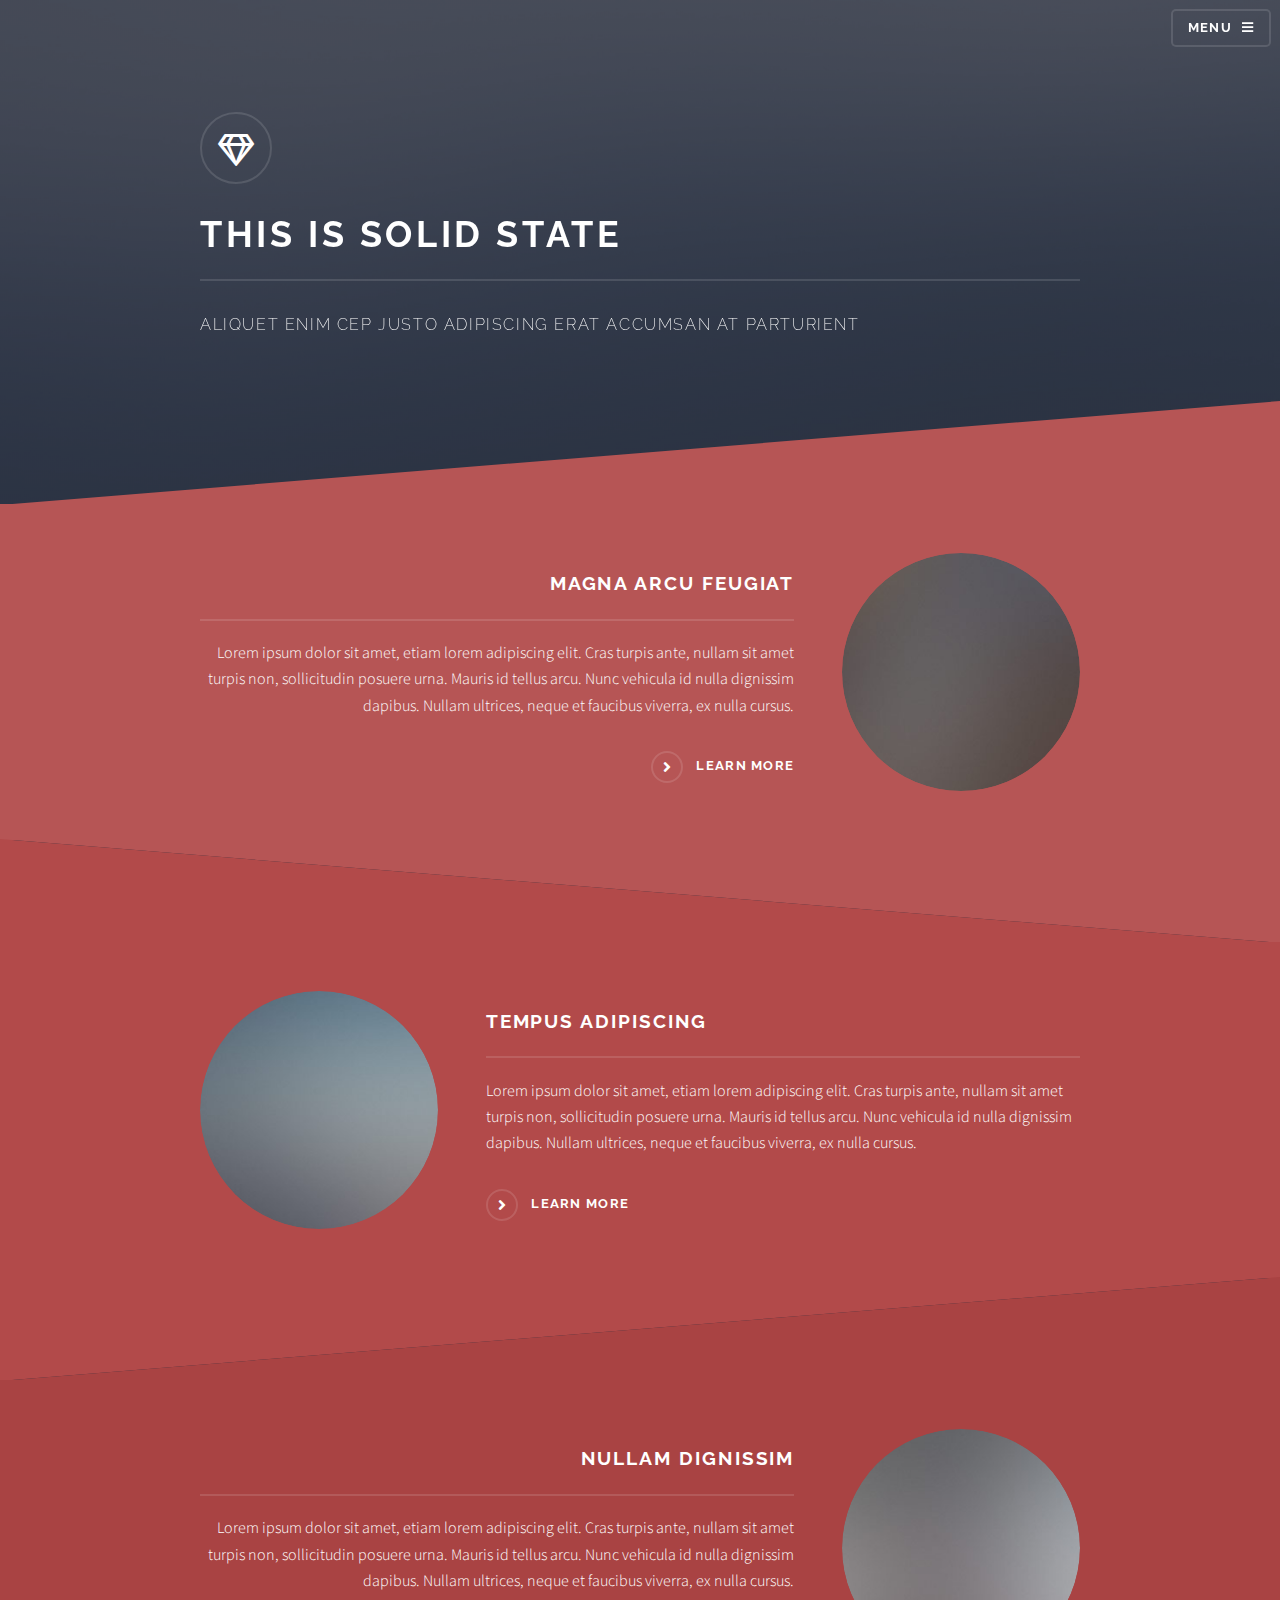
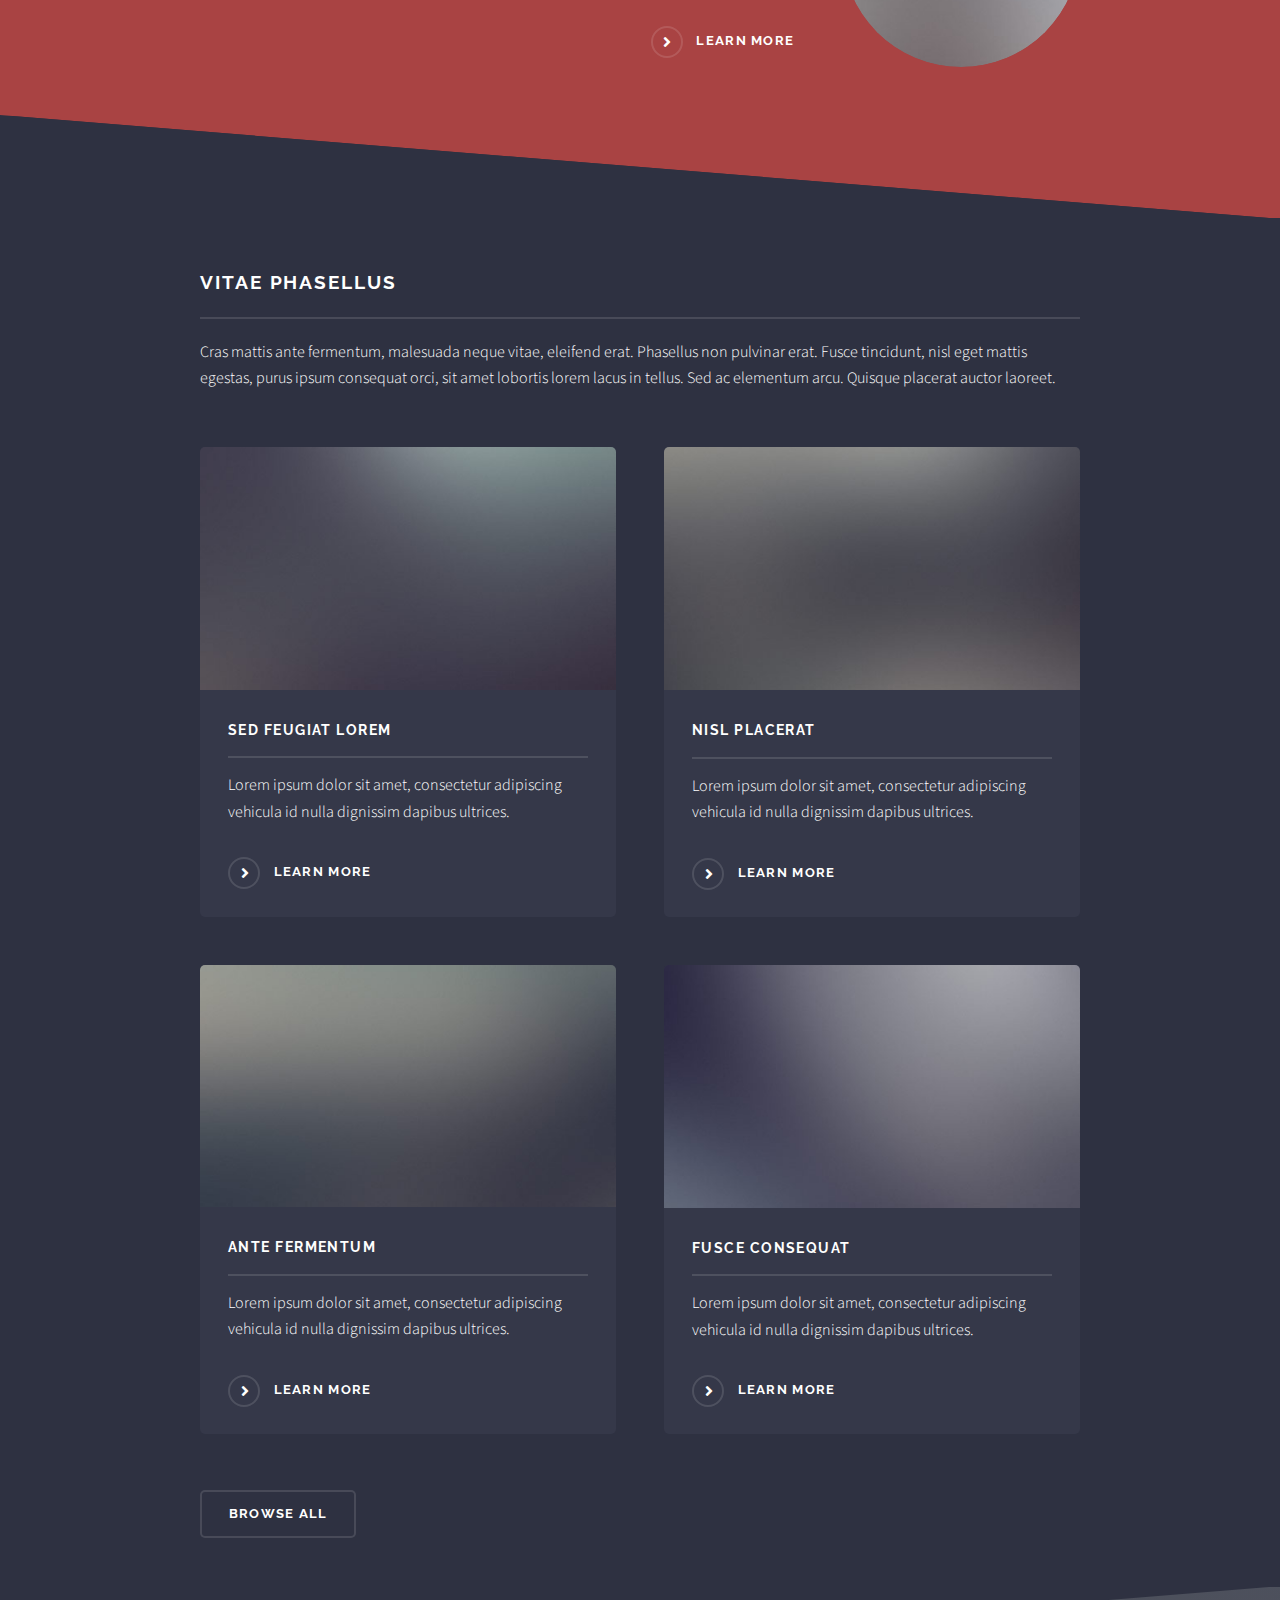
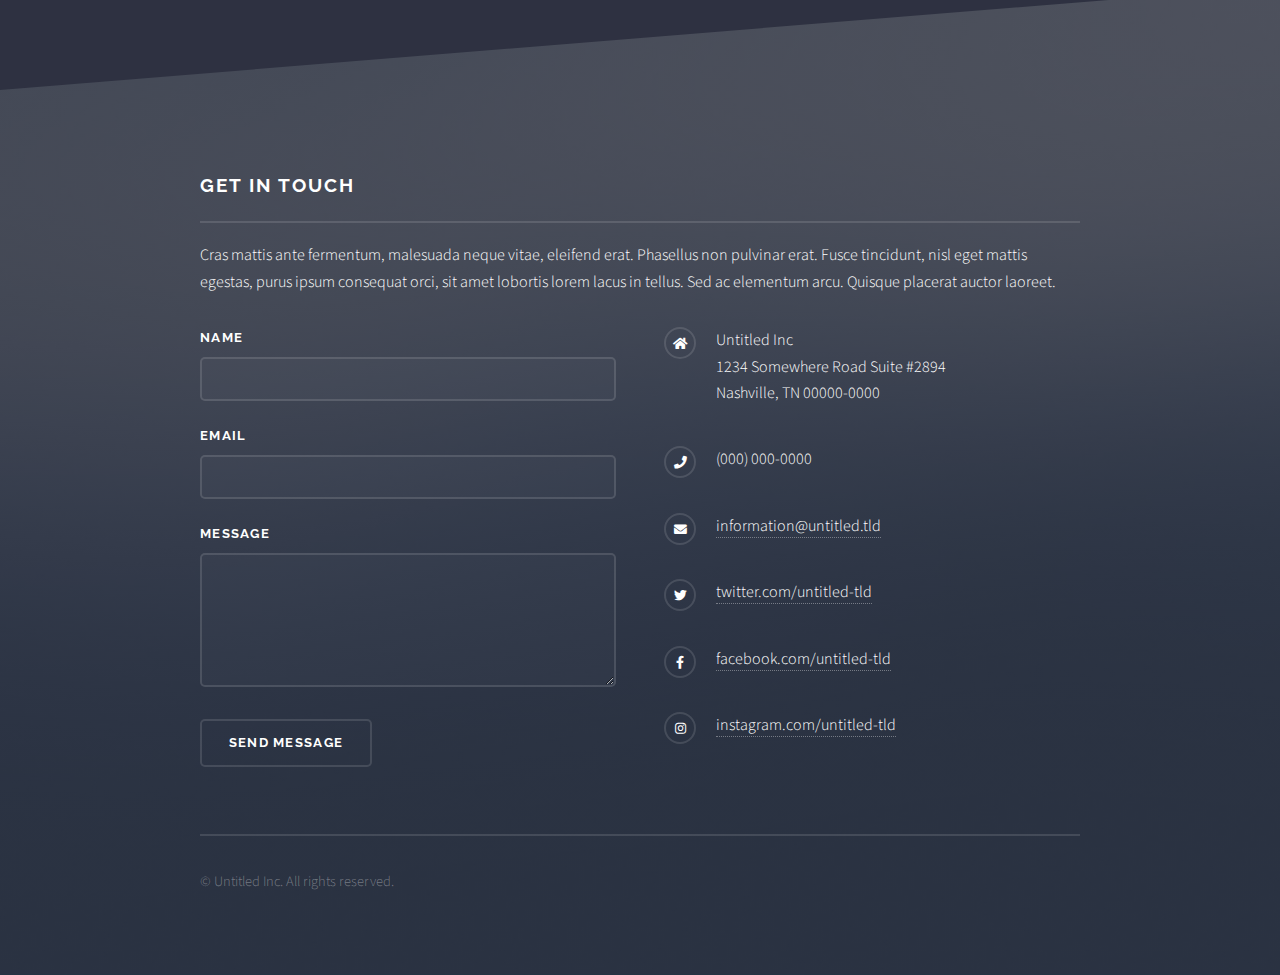
==== commit 8fb3020d: "redoing again" ====
--- a/index.html
+++ b/index.html
@@ -1,12 +1,12 @@
 <!DOCTYPE HTML>
 <!--
-	Story by HTML5 UP
-	html5up.net | @ajlkn
-	Free for personal and commercial use under the CCA 3.0 license (html5up.net/license)
+	Solid State by Pixelarity
+	pixelarity.com | hello@pixelarity.com
+	License: pixelarity.com/license
 -->
 <html>
 	<head>
-		<title>Story by HTML5 UP</title>
+		<title>Untitled</title>
 		<meta charset="utf-8" />
 		<meta name="viewport" content="width=device-width, initial-scale=1, user-scalable=no" />
 		<link rel="stylesheet" href="assets/css/main.css" />
@@ -14,339 +14,166 @@
 	</head>
 	<body class="is-preload">
 
-		<!-- Wrapper -->
-			<div id="wrapper" class="divided">
+		<!-- Page Wrapper -->
+			<div id="page-wrapper">
 
-				<!-- One -->
-					<section class="banner style1 orient-left content-align-left image-position-right fullscreen onload-image-fade-in onload-content-fade-right">
-						<div class="content">
-							<h1>Story</h1>
-							<p class="major">A (modular, highly tweakable) responsive one-page template designed by <a href="https://html5up.net">HTML5 UP</a> and released for free under the <a href="https://html5up.net/license">Creative Commons</a>.</p>
-							<ul class="actions stacked">
-								<li><a href="#first" class="button big wide smooth-scroll-middle">Get Started</a></li>
+				<!-- Header -->
+					<header id="header" class="alt">
+						<h1><a href="index.html">Solid State</a></h1>
+						<nav>
+							<a href="#menu">Menu</a>
+						</nav>
+					</header>
+
+				<!-- Menu -->
+					<nav id="menu">
+						<div class="inner">
+							<h2>Menu</h2>
+							<ul class="links">
+								<li><a href="index.html">Home</a></li>
+								<li><a href="generic.html">Generic</a></li>
+								<li><a href="elements.html">Elements</a></li>
+								<li><a href="#">Log In</a></li>
+								<li><a href="#">Sign Up</a></li>
 							</ul>
+							<a href="#" class="close">Close</a>
 						</div>
-						<div class="image">
-							<img src="images/banner.jpg" alt="" />
+					</nav>
+
+				<!-- Banner -->
+					<section id="banner">
+						<div class="inner">
+							<div class="logo"><span class="icon fa-gem"></span></div>
+							<h2>This is Solid State</h2>
+							<p>Aliquet enim cep justo adipiscing erat accumsan at Parturient</p>
 						</div>
 					</section>
 
-				<!-- Two -->
-					<section class="spotlight style1 orient-right content-align-left image-position-center onscroll-image-fade-in" id="first">
-						<div class="content">
-							<h2>Magna etiam feugiat</h2>
-							<p>Lorem ipsum dolor sit amet, consectetur adipiscing elit. Morbi id ante sed ex pharetra lacinia sit amet vel massa. Donec facilisis laoreet nulla eu bibendum. Donec ut ex risus. Fusce lorem lectus, pharetra pretium massa et, hendrerit vestibulum odio lorem ipsum dolor sit amet.</p>
-							<ul class="actions stacked">
-								<li><a href="#" class="button">Learn More</a></li>
-							</ul>
-						</div>
-						<div class="image">
-							<img src="images/spotlight01.jpg" alt="" />
-						</div>
-					</section>
+				<!-- Wrapper -->
+					<section id="wrapper">
 
-				<!-- Three -->
-					<section class="spotlight style1 orient-left content-align-left image-position-center onscroll-image-fade-in">
-						<div class="content">
-							<h2>Tempus adipiscing</h2>
-							<p>Lorem ipsum dolor sit amet, consectetur adipiscing elit. Morbi id ante sed ex pharetra lacinia sit amet vel massa. Donec facilisis laoreet nulla eu bibendum. Donec ut ex risus. Fusce lorem lectus, pharetra pretium massa et, hendrerit vestibulum odio lorem ipsum dolor sit amet.</p>
-							<ul class="actions stacked">
-								<li><a href="#" class="button">Learn More</a></li>
-							</ul>
-						</div>
-						<div class="image">
-							<img src="images/spotlight02.jpg" alt="" />
-						</div>
-					</section>
+						<!-- One -->
+							<section id="one" class="wrapper spotlight style1">
+								<div class="inner">
+									<a href="#" class="image"><img src="images/pic01.jpg" alt="" /></a>
+									<div class="content">
+										<h2 class="major">Magna arcu feugiat</h2>
+										<p>Lorem ipsum dolor sit amet, etiam lorem adipiscing elit. Cras turpis ante, nullam sit amet turpis non, sollicitudin posuere urna. Mauris id tellus arcu. Nunc vehicula id nulla dignissim dapibus. Nullam ultrices, neque et faucibus viverra, ex nulla cursus.</p>
+										<a href="#" class="special">Learn more</a>
+									</div>
+								</div>
+							</section>
 
-				<!-- Four -->
-					<section class="spotlight style1 orient-right content-align-left image-position-center onscroll-image-fade-in">
-						<div class="content">
-							<h2>Pharetra etiam nulla</h2>
-							<p>Lorem ipsum dolor sit amet, consectetur adipiscing elit. Morbi id ante sed ex pharetra lacinia sit amet vel massa. Donec facilisis laoreet nulla eu bibendum. Donec ut ex risus. Fusce lorem lectus, pharetra pretium massa et, hendrerit vestibulum odio lorem ipsum dolor sit amet.</p>
-							<ul class="actions stacked">
-								<li><a href="#" class="button">Learn More</a></li>
-							</ul>
-						</div>
-						<div class="image">
-							<img src="images/spotlight03.jpg" alt="" />
-						</div>
-					</section>
+						<!-- Two -->
+							<section id="two" class="wrapper alt spotlight style2">
+								<div class="inner">
+									<a href="#" class="image"><img src="images/pic02.jpg" alt="" /></a>
+									<div class="content">
+										<h2 class="major">Tempus adipiscing</h2>
+										<p>Lorem ipsum dolor sit amet, etiam lorem adipiscing elit. Cras turpis ante, nullam sit amet turpis non, sollicitudin posuere urna. Mauris id tellus arcu. Nunc vehicula id nulla dignissim dapibus. Nullam ultrices, neque et faucibus viverra, ex nulla cursus.</p>
+										<a href="#" class="special">Learn more</a>
+									</div>
+								</div>
+							</section>
 
-				<!-- Five -->
-					<section class="wrapper style1 align-center">
-						<div class="inner">
-							<h2>Massa sed condimentum</h2>
-							<p>Lorem ipsum dolor sit amet, consectetur adipiscing elit. Morbi id ante sed ex pharetra lacinia sit amet vel massa. Donec facilisis laoreet nulla eu bibendum. Donec ut ex risus. Fusce lorem lectus, pharetra pretium massa et, hendrerit vestibulum odio lorem ipsum.</p>
-						</div>
+						<!-- Three -->
+							<section id="three" class="wrapper spotlight style3">
+								<div class="inner">
+									<a href="#" class="image"><img src="images/pic03.jpg" alt="" /></a>
+									<div class="content">
+										<h2 class="major">Nullam dignissim</h2>
+										<p>Lorem ipsum dolor sit amet, etiam lorem adipiscing elit. Cras turpis ante, nullam sit amet turpis non, sollicitudin posuere urna. Mauris id tellus arcu. Nunc vehicula id nulla dignissim dapibus. Nullam ultrices, neque et faucibus viverra, ex nulla cursus.</p>
+										<a href="#" class="special">Learn more</a>
+									</div>
+								</div>
+							</section>
 
-						<!-- Gallery -->
-							<div class="gallery style2 medium lightbox onscroll-fade-in">
-								<article>
-									<a href="images/gallery/fulls/01.jpg" class="image">
-										<img src="images/gallery/thumbs/01.jpg" alt="" />
-									</a>
-									<div class="caption">
-										<h3>Ipsum Dolor</h3>
-										<p>Lorem ipsum dolor amet, consectetur magna etiam elit. Etiam sed ultrices.</p>
-										<ul class="actions fixed">
-											<li><span class="button small">Details</span></li>
-										</ul>
-									</div>
-								</article>
-								<article>
-									<a href="images/gallery/fulls/02.jpg" class="image">
-										<img src="images/gallery/thumbs/02.jpg" alt="" />
-									</a>
-									<div class="caption">
-										<h3>Feugiat Lorem</h3>
-										<p>Lorem ipsum dolor amet, consectetur magna etiam elit. Etiam sed ultrices.</p>
-										<ul class="actions fixed">
-											<li><span class="button small">Details</span></li>
-										</ul>
-									</div>
-								</article>
-								<article>
-									<a href="images/gallery/fulls/03.jpg" class="image">
-										<img src="images/gallery/thumbs/03.jpg" alt="" />
-									</a>
-									<div class="caption">
-										<h3>Magna Amet</h3>
-										<p>Lorem ipsum dolor amet, consectetur magna etiam elit. Etiam sed ultrices.</p>
-										<ul class="actions fixed">
-											<li><span class="button small">Details</span></li>
-										</ul>
-									</div>
-								</article>
-								<article>
-									<a href="images/gallery/fulls/04.jpg" class="image">
-										<img src="images/gallery/thumbs/04.jpg" alt="" />
-									</a>
-									<div class="caption">
-										<h3>Sed Tempus</h3>
-										<p>Lorem ipsum dolor amet, consectetur magna etiam elit. Etiam sed ultrices.</p>
-										<ul class="actions fixed">
-											<li><span class="button small">Details</span></li>
-										</ul>
-									</div>
-								</article>
-								<article>
-									<a href="images/gallery/fulls/05.jpg" class="image">
-										<img src="images/gallery/thumbs/05.jpg" alt="" />
-									</a>
-									<div class="caption">
-										<h3>Ultrices Magna</h3>
-										<p>Lorem ipsum dolor amet, consectetur magna etiam elit. Etiam sed ultrices.</p>
-										<ul class="actions fixed">
-											<li><span class="button small">Details</span></li>
-										</ul>
-									</div>
-								</article>
-								<article>
-									<a href="images/gallery/fulls/06.jpg" class="image">
-										<img src="images/gallery/thumbs/06.jpg" alt="" />
-									</a>
-									<div class="caption">
-										<h3>Sed Tempus</h3>
-										<p>Lorem ipsum dolor amet, consectetur magna etiam elit. Etiam sed ultrices.</p>
-										<ul class="actions fixed">
-											<li><span class="button small">Details</span></li>
-										</ul>
-									</div>
-								</article>
-								<article>
-									<a href="images/gallery/fulls/07.jpg" class="image">
-										<img src="images/gallery/thumbs/07.jpg" alt="" />
-									</a>
-									<div class="caption">
-										<h3>Ipsum Lorem</h3>
-										<p>Lorem ipsum dolor amet, consectetur magna etiam elit. Etiam sed ultrices.</p>
-										<ul class="actions fixed">
-											<li><span class="button small">Details</span></li>
-										</ul>
-									</div>
-								</article>
-								<article>
-									<a href="images/gallery/fulls/08.jpg" class="image">
-										<img src="images/gallery/thumbs/08.jpg" alt="" />
-									</a>
-									<div class="caption">
-										<h3>Magna Risus</h3>
-										<p>Lorem ipsum dolor amet, consectetur magna etiam elit. Etiam sed ultrices.</p>
-										<ul class="actions fixed">
-											<li><span class="button small">Details</span></li>
-										</ul>
-									</div>
-								</article>
-								<article>
-									<a href="images/gallery/fulls/09.jpg" class="image">
-										<img src="images/gallery/thumbs/09.jpg" alt="" />
-									</a>
-									<div class="caption">
-										<h3>Tempus Dolor</h3>
-										<p>Lorem ipsum dolor amet, consectetur magna etiam elit. Etiam sed ultrices.</p>
-										<ul class="actions fixed">
-											<li><span class="button small">Details</span></li>
-										</ul>
-									</div>
-								</article>
-								<article>
-									<a href="images/gallery/fulls/10.jpg" class="image">
-										<img src="images/gallery/thumbs/10.jpg" alt="" />
-									</a>
-									<div class="caption">
-										<h3>Sed Etiam</h3>
-										<p>Lorem ipsum dolor amet, consectetur magna etiam elit. Etiam sed ultrices.</p>
-										<ul class="actions fixed">
-											<li><span class="button small">Details</span></li>
-										</ul>
-									</div>
-								</article>
-								<article>
-									<a href="images/gallery/fulls/11.jpg" class="image">
-										<img src="images/gallery/thumbs/11.jpg" alt="" />
-									</a>
-									<div class="caption">
-										<h3>Magna Lorem</h3>
-										<p>Lorem ipsum dolor amet, consectetur magna etiam elit. Etiam sed ultrices.</p>
-										<ul class="actions fixed">
-											<li><span class="button small">Details</span></li>
-										</ul>
-									</div>
-								</article>
-								<article>
-									<a href="images/gallery/fulls/12.jpg" class="image">
-										<img src="images/gallery/thumbs/12.jpg" alt="" />
-									</a>
-									<div class="caption">
-										<h3>Ipsum Dolor</h3>
-										<p>Lorem ipsum dolor amet, consectetur magna etiam elit. Etiam sed ultrices.</p>
-										<ul class="actions fixed">
-											<li><span class="button small">Details</span></li>
-										</ul>
-									</div>
-								</article>
-							</div>
+						<!-- Four -->
+							<section id="four" class="wrapper alt style1">
+								<div class="inner">
+									<h2 class="major">Vitae phasellus</h2>
+									<p>Cras mattis ante fermentum, malesuada neque vitae, eleifend erat. Phasellus non pulvinar erat. Fusce tincidunt, nisl eget mattis egestas, purus ipsum consequat orci, sit amet lobortis lorem lacus in tellus. Sed ac elementum arcu. Quisque placerat auctor laoreet.</p>
+									<section class="features">
+										<article>
+											<a href="#" class="image"><img src="images/pic04.jpg" alt="" /></a>
+											<h3 class="major">Sed feugiat lorem</h3>
+											<p>Lorem ipsum dolor sit amet, consectetur adipiscing vehicula id nulla dignissim dapibus ultrices.</p>
+											<a href="#" class="special">Learn more</a>
+										</article>
+										<article>
+											<a href="#" class="image"><img src="images/pic05.jpg" alt="" /></a>
+											<h3 class="major">Nisl placerat</h3>
+											<p>Lorem ipsum dolor sit amet, consectetur adipiscing vehicula id nulla dignissim dapibus ultrices.</p>
+											<a href="#" class="special">Learn more</a>
+										</article>
+										<article>
+											<a href="#" class="image"><img src="images/pic06.jpg" alt="" /></a>
+											<h3 class="major">Ante fermentum</h3>
+											<p>Lorem ipsum dolor sit amet, consectetur adipiscing vehicula id nulla dignissim dapibus ultrices.</p>
+											<a href="#" class="special">Learn more</a>
+										</article>
+										<article>
+											<a href="#" class="image"><img src="images/pic07.jpg" alt="" /></a>
+											<h3 class="major">Fusce consequat</h3>
+											<p>Lorem ipsum dolor sit amet, consectetur adipiscing vehicula id nulla dignissim dapibus ultrices.</p>
+											<a href="#" class="special">Learn more</a>
+										</article>
+									</section>
+									<ul class="actions">
+										<li><a href="#" class="button">Browse All</a></li>
+									</ul>
+								</div>
+							</section>
 
 					</section>
 
-				<!-- Six -->
-					<section class="wrapper style1 align-center">
+				<!-- Footer -->
+					<section id="footer">
 						<div class="inner">
-							<h2>Ipsum sed consequat</h2>
-							<p>Lorem ipsum dolor sit amet, consectetur adipiscing elit. Morbi id ante sed ex pharetra lacinia sit amet vel massa. Donec facilisis laoreet nulla eu bibendum. Donec ut ex risus. Fusce lorem lectus, pharetra pretium massa et, hendrerit vestibulum odio lorem ipsum.</p>
-							<div class="items style1 medium onscroll-fade-in">
-								<section>
-									<span class="icon style2 major fa-gem"></span>
-									<h3>Lorem</h3>
-									<p>Lorem ipsum dolor sit amet, consectetur adipiscing elit. Morbi dui turpis, cursus eget orci amet aliquam congue semper. Etiam eget ultrices risus nec tempor elit.</p>
-								</section>
-								<section>
-									<span class="icon solid style2 major fa-save"></span>
-									<h3>Ipsum</h3>
-									<p>Lorem ipsum dolor sit amet, consectetur adipiscing elit. Morbi dui turpis, cursus eget orci amet aliquam congue semper. Etiam eget ultrices risus nec tempor elit.</p>
-								</section>
-								<section>
-									<span class="icon solid style2 major fa-chart-bar"></span>
-									<h3>Dolor</h3>
-									<p>Lorem ipsum dolor sit amet, consectetur adipiscing elit. Morbi dui turpis, cursus eget orci amet aliquam congue semper. Etiam eget ultrices risus nec tempor elit.</p>
-								</section>
-								<section>
-									<span class="icon solid style2 major fa-wifi"></span>
-									<h3>Amet</h3>
-									<p>Lorem ipsum dolor sit amet, consectetur adipiscing elit. Morbi dui turpis, cursus eget orci amet aliquam congue semper. Etiam eget ultrices risus nec tempor elit.</p>
-								</section>
-								<section>
-									<span class="icon solid style2 major fa-cog"></span>
-									<h3>Magna</h3>
-									<p>Lorem ipsum dolor sit amet, consectetur adipiscing elit. Morbi dui turpis, cursus eget orci amet aliquam congue semper. Etiam eget ultrices risus nec tempor elit.</p>
-								</section>
-								<section>
-									<span class="icon style2 major fa-paper-plane"></span>
-									<h3>Tempus</h3>
-									<p>Lorem ipsum dolor sit amet, consectetur adipiscing elit. Morbi dui turpis, cursus eget orci amet aliquam congue semper. Etiam eget ultrices risus nec tempor elit.</p>
-								</section>
-								<section>
-									<span class="icon solid style2 major fa-desktop"></span>
-									<h3>Aliquam</h3>
-									<p>Lorem ipsum dolor sit amet, consectetur adipiscing elit. Morbi dui turpis, cursus eget orci amet aliquam congue semper. Etiam eget ultrices risus nec tempor elit.</p>
-								</section>
-								<section>
-									<span class="icon solid style2 major fa-sync-alt"></span>
-									<h3>Elit</h3>
-									<p>Lorem ipsum dolor sit amet, consectetur adipiscing elit. Morbi dui turpis, cursus eget orci amet aliquam congue semper. Etiam eget ultrices risus nec tempor elit.</p>
-								</section>
-								<section>
-									<span class="icon solid style2 major fa-hashtag"></span>
-									<h3>Morbi</h3>
-									<p>Lorem ipsum dolor sit amet, consectetur adipiscing elit. Morbi dui turpis, cursus eget orci amet aliquam congue semper. Etiam eget ultrices risus nec tempor elit.</p>
-								</section>
-								<section>
-									<span class="icon solid style2 major fa-bolt"></span>
-									<h3>Turpis</h3>
-									<p>Lorem ipsum dolor sit amet, consectetur adipiscing elit. Morbi dui turpis, cursus eget orci amet aliquam congue semper. Etiam eget ultrices risus nec tempor elit.</p>
-								</section>
-								<section>
-									<span class="icon solid style2 major fa-envelope"></span>
-									<h3>Ultrices</h3>
-									<p>Lorem ipsum dolor sit amet, consectetur adipiscing elit. Morbi dui turpis, cursus eget orci amet aliquam congue semper. Etiam eget ultrices risus nec tempor elit.</p>
-								</section>
-								<section>
-									<span class="icon solid style2 major fa-leaf"></span>
-									<h3>Risus</h3>
-									<p>Lorem ipsum dolor sit amet, consectetur adipiscing elit. Morbi dui turpis, cursus eget orci amet aliquam congue semper. Etiam eget ultrices risus nec tempor elit.</p>
-								</section>
-							</div>
-						</div>
-					</section>
-
-				<!-- Seven -->
-					<section class="wrapper style1 align-center">
-						<div class="inner medium">
-							<h2>Get in touch</h2>
+							<h2 class="major">Get in touch</h2>
+							<p>Cras mattis ante fermentum, malesuada neque vitae, eleifend erat. Phasellus non pulvinar erat. Fusce tincidunt, nisl eget mattis egestas, purus ipsum consequat orci, sit amet lobortis lorem lacus in tellus. Sed ac elementum arcu. Quisque placerat auctor laoreet.</p>
 							<form method="post" action="#">
 								<div class="fields">
-									<div class="field half">
+									<div class="field">
 										<label for="name">Name</label>
-										<input type="text" name="name" id="name" value="" />
+										<input type="text" name="name" id="name" />
 									</div>
-									<div class="field half">
+									<div class="field">
 										<label for="email">Email</label>
-										<input type="email" name="email" id="email" value="" />
+										<input type="email" name="email" id="email" />
 									</div>
 									<div class="field">
 										<label for="message">Message</label>
-										<textarea name="message" id="message" rows="6"></textarea>
+										<textarea name="message" id="message" rows="4"></textarea>
 									</div>
 								</div>
-								<ul class="actions special">
-									<li><input type="submit" name="submit" id="submit" value="Send Message" /></li>
+								<ul class="actions">
+									<li><input type="submit" value="Send Message" /></li>
 								</ul>
 							</form>
-
+							<ul class="contact">
+								<li class="icon solid fa-home">
+									Untitled Inc<br />
+									1234 Somewhere Road Suite #2894<br />
+									Nashville, TN 00000-0000
+								</li>
+								<li class="icon solid fa-phone">(000) 000-0000</li>
+								<li class="icon solid fa-envelope"><a href="#">information@untitled.tld</a></li>
+								<li class="icon brands fa-twitter"><a href="#">twitter.com/untitled-tld</a></li>
+								<li class="icon brands fa-facebook-f"><a href="#">facebook.com/untitled-tld</a></li>
+								<li class="icon brands fa-instagram"><a href="#">instagram.com/untitled-tld</a></li>
+							</ul>
+							<ul class="copyright">
+								<li>&copy; Untitled Inc. All rights reserved.</li>
+							</ul>
 						</div>
 					</section>
-
-				<!-- Footer -->
-					<footer class="wrapper style1 align-center">
-						<div class="inner">
-							<ul class="icons">
-								<li><a href="#" class="icon brands style2 fa-twitter"><span class="label">Twitter</span></a></li>
-								<li><a href="#" class="icon brands style2 fa-facebook-f"><span class="label">Facebook</span></a></li>
-								<li><a href="#" class="icon brands style2 fa-instagram"><span class="label">Instagram</span></a></li>
-								<li><a href="#" class="icon brands style2 fa-linkedin-in"><span class="label">LinkedIn</span></a></li>
-								<li><a href="#" class="icon style2 fa-envelope"><span class="label">Email</span></a></li>
-							</ul>
-							<p>&copy; Untitled. Design: <a href="https://html5up.net">HTML5 UP</a>.</p>
-						</div>
-					</footer>
 
 			</div>
 
 		<!-- Scripts -->
 			<script src="assets/js/jquery.min.js"></script>
 			<script src="assets/js/jquery.scrollex.min.js"></script>
-			<script src="assets/js/jquery.scrolly.min.js"></script>
 			<script src="assets/js/browser.min.js"></script>
 			<script src="assets/js/breakpoints.min.js"></script>
 			<script src="assets/js/util.js"></script>
--- a/assets/css/main.css
+++ b/assets/css/main.css
@@ -1,10 +1,10 @@
 @import url(fontawesome-all.min.css);
-@import url("https://fonts.googleapis.com/css?family=Source+Sans+Pro:300,300i,400,400i");
+@import url("https://fonts.googleapis.com/css?family=Raleway:200,700|Source+Sans+Pro:300,600,300italic,600italic");
 
 /*
-	Story by HTML5 UP
-	html5up.net | @ajlkn
-	Free for personal and commercial use under the CCA 3.0 license (html5up.net/license)
+	Solid State by Pixelarity
+	pixelarity.com | hello@pixelarity.com
+	License: pixelarity.com/license
 */
 
 html, body, div, span, applet, object,
@@ -99,7 +99,14 @@
 	}
 
 	body {
-		background: #ffffff;
+		background-color: #2e3141;
+		background-image: linear-gradient(to top, rgba(46, 49, 65, 0.8), rgba(46, 49, 65, 0.8)), url("../../images/bg.jpg");
+		background-size: auto,+ cover;
+		background-attachment: fixed,+ fixed;
+		background-position: center,+ center;
 	}
 
 		body.is-preload *, body.is-preload *:before, body.is-preload *:after {
@@ -115,68 +122,124 @@
 
 /* Type */
 
-	html {
-		font-size: 18pt;
-	}
-
-		@media screen and (max-width: 1680px) {
-
-			html {
-				font-size: 14pt;
-			}
-
-		}
-
-		@media screen and (max-width: 1280px) {
-
-			html {
-				font-size: 12pt;
-			}
-
-		}
-
-		@media screen and (max-width: 736px) {
-
-			html {
-				font-size: 11pt;
-			}
-
-		}
-
-		@media screen and (max-width: 360px) {
-
-			html {
-				font-size: 10pt;
-			}
-
-		}
-
-	body {
-		background-color: #ffffff;
-		color: #000000;
-	}
-
 	body, input, select, textarea {
+		color: #ffffff;
 		font-family: "Source Sans Pro", Helvetica, sans-serif;
-		font-size: 1rem;
+		font-size: 16.5pt;
 		font-weight: 300;
 		line-height: 1.65;
 	}
 
+		@media screen and (max-width: 1680px) {
+
+			body, input, select, textarea {
+				font-size: 13pt;
+			}
+
+		}
+
+		@media screen and (max-width: 1280px) {
+
+			body, input, select, textarea {
+				font-size: 12pt;
+			}
+
+		}
+
+		@media screen and (max-width: 980px) {
+
+			body, input, select, textarea {
+				font-size: 12pt;
+			}
+
+		}
+
+		@media screen and (max-width: 736px) {
+
+			body, input, select, textarea {
+				font-size: 12pt;
+			}
+
+		}
+
+		@media screen and (max-width: 480px) {
+
+			body, input, select, textarea {
+				font-size: 12pt;
+			}
+
+		}
+
 	a {
-		-moz-transition: color 0.2s ease-in-out;
-		-webkit-transition: color 0.2s ease-in-out;
-		-ms-transition: color 0.2s ease-in-out;
-		transition: color 0.2s ease-in-out;
-		text-decoration: underline;
+		-moz-transition: color 0.2s ease-in-out, border-bottom-color 0.2s ease-in-out;
+		-webkit-transition: color 0.2s ease-in-out, border-bottom-color 0.2s ease-in-out;
+		-ms-transition: color 0.2s ease-in-out, border-bottom-color 0.2s ease-in-out;
+		transition: color 0.2s ease-in-out, border-bottom-color 0.2s ease-in-out;
+		border-bottom: dotted 1px rgba(255, 255, 255, 0.35);
+		color: #ffffff;
+		text-decoration: none;
 	}
 
 		a:hover {
+			border-bottom-color: transparent;
+			color: #ffffff !important;
+		}
+
+		a.special:not(.button) {
 			text-decoration: none;
-		}
+			border-bottom: 0;
+			display: block;
+			font-family: Raleway, Helvetica, sans-serif;
+			font-size: 0.8em;
+			font-weight: 700;
+			letter-spacing: 0.1em;
+			margin: 0 0 2em 0;
+			text-transform: uppercase;
+		}
+
+			a.special:not(.button):before {
+				-moz-osx-font-smoothing: grayscale;
+				-webkit-font-smoothing: antialiased;
+				display: inline-block;
+				font-style: normal;
+				font-variant: normal;
+				text-rendering: auto;
+				line-height: 1;
+				text-transform: none !important;
+				font-family: 'Font Awesome 5 Free';
+				font-weight: 900;
+			}
+
+			a.special:not(.button):before {
+				-moz-transition: background-color 0.2s ease-in-out;
+				-webkit-transition: background-color 0.2s ease-in-out;
+				-ms-transition: background-color 0.2s ease-in-out;
+				transition: background-color 0.2s ease-in-out;
+				border-radius: 100%;
+				border: solid 2px rgba(255, 255, 255, 0.125);
+				content: '\f105';
+				display: inline-block;
+				font-size: 1.25em;
+				height: 2em;
+				line-height: 1.75em;
+				margin-right: 0.85em;
+				text-align: center;
+				text-indent: 0.15em;
+				vertical-align: middle;
+				width: 2em;
+			}
+
+			a.special:not(.button):hover:before {
+				background-color: rgba(255, 255, 255, 0.025);
+			}
+
+			a.special:not(.button):active:before {
+				background-color: rgba(255, 255, 255, 0.075);
+			}
 
 	strong, b {
-		font-weight: 400;
+		color: #ffffff;
+		font-weight: 600;
 	}
 
 	em, i {
@@ -184,99 +247,116 @@
 	}
 
 	p {
-		margin: 0 0 2rem 0;
-	}
-
-		p.major {
-			font-size: 1.25rem;
-		}
+		margin: 0 0 2em 0;
+	}
 
 	h1, h2, h3, h4, h5, h6 {
-		font-weight: 300;
-		line-height: 1.375;
-		letter-spacing: -0.05em;
-		margin: 0 0 1rem 0;
+		color: #ffffff;
+		font-family: Raleway, Helvetica, sans-serif;
+		font-weight: 700;
+		letter-spacing: 0.1em;
+		margin: 0 0 1em 0;
+		text-transform: uppercase;
 	}
 
 		h1 a, h2 a, h3 a, h4 a, h5 a, h6 a {
 			color: inherit;
 			text-decoration: none;
-		}
-
-	h1 {
-		font-size: 3.5rem;
-		line-height: 1.2;
-	}
+			border-bottom: 0;
+		}
+
+		h1 span, h2 span, h3 span, h4 span, h5 span, h6 span {
+			font-weight: 200;
+		}
+
+		h1.major, h2.major, h3.major, h4.major, h5.major, h6.major {
+			padding-bottom: 1em;
+			border-bottom: solid 2px rgba(255, 255, 255, 0.125);
+		}
 
 	h2 {
-		font-size: 2.25rem;
+		font-size: 1.2em;
 	}
 
 	h3 {
-		font-size: 1.5rem;
+		font-size: 0.9em;
 	}
 
 	h4 {
-		font-size: 1.1rem;
+		font-size: 0.7em;
 	}
 
 	h5 {
-		font-size: 0.9rem;
+		font-size: 0.7em;
 	}
 
 	h6 {
-		font-size: 0.7rem;
+		font-size: 0.7em;
+	}
+
+	@media screen and (max-width: 736px) {
+
+		h2 {
+			font-size: 1em;
+		}
+
+		h3 {
+			font-size: 0.8em;
+		}
+
 	}
 
 	sub {
-		font-size: 0.8rem;
+		font-size: 0.8em;
 		position: relative;
-		top: 0.5rem;
+		top: 0.5em;
 	}
 
 	sup {
-		font-size: 0.8rem;
+		font-size: 0.8em;
 		position: relative;
-		top: -0.5rem;
+		top: -0.5em;
 	}
 
 	blockquote {
-		border-left: solid 4px;
+		border-left: solid 4px rgba(255, 255, 255, 0.125);
 		font-style: italic;
-		margin: 0 0 2rem 0;
-		padding: 0.5rem 0 0.5rem 2rem;
+		margin: 0 0 2em 0;
+		padding: 0.5em 0 0.5em 2em;
 	}
 
 	code {
-		border-radius: 4px;
+		background: rgba(255, 255, 255, 0.025);
+		border-radius: 5px;
+		border: solid 2px rgba(255, 255, 255, 0.125);
 		font-family: "Courier New", monospace;
 		font-size: 0.9em;
-		margin: 0 0.25rem;
-		padding: 0.25rem 0.325rem;
+		margin: 0 0.25em;
+		padding: 0.25em 0.65em;
 	}
 
 	pre {
 		-webkit-overflow-scrolling: touch;
 		font-family: "Courier New", monospace;
 		font-size: 0.9em;
-		margin: 0 0 2rem 0;
+		margin: 0 0 2em 0;
 	}
 
 		pre code {
 			display: block;
-			line-height: 1.5;
-			padding: 0.75rem 1rem;
+			line-height: 1.75em;
+			padding: 1em 1.5em;
 			overflow-x: auto;
 		}
 
 	hr {
 		border: 0;
-		border-bottom: solid 1px;
-		margin: 2.5rem 0;
+		border-bottom: solid 2px rgba(255, 255, 255, 0.125);
+		margin: 2.5em 0;
 	}
 
 		hr.major {
-			margin: 3.5rem 0;
+			margin: 4em 0;
 		}
 
 	.align-left {
@@ -289,63 +369,6 @@
 
 	.align-right {
 		text-align: right;
-	}
-
-	@media screen and (max-width: 736px) {
-
-		p.major {
-			font-size: 1.1rem;
-		}
-
-		h1 {
-			font-size: 2.5rem;
-		}
-
-		h2 {
-			font-size: 2rem;
-		}
-
-		h3 {
-			font-size: 1.25rem;
-		}
-
-		h4 {
-			font-size: 1rem;
-		}
-
-	}
-
-	input, select, textarea {
-		color: #000000;
-	}
-
-	a {
-		color: #000000;
-	}
-
-		a:hover {
-			color: #47D3E5;
-		}
-
-	strong, b {
-		color: #000000;
-	}
-
-	h1, h2, h3, h4, h5, h6 {
-		color: #000000;
-	}
-
-	blockquote {
-		border-left-color: rgba(0, 0, 0, 0.2);
-	}
-
-	code {
-		background: rgba(0, 0, 0, 0.05);
-		border-color: rgba(0, 0, 0, 0.2);
-	}
-
-	hr {
-		border-bottom-color: rgba(0, 0, 0, 0.2);
 	}
 
 /* Row */
@@ -491,104 +514,104 @@
 
 		.row.gtr-0 {
 			margin-top: 0;
-			margin-left: 0rem;
+			margin-left: 0em;
 		}
 
 			.row.gtr-0 > * {
-				padding: 0 0 0 0rem;
+				padding: 0 0 0 0em;
 			}
 
 			.row.gtr-0.gtr-uniform {
-				margin-top: 0rem;
+				margin-top: 0em;
 			}
 
 				.row.gtr-0.gtr-uniform > * {
-					padding-top: 0rem;
+					padding-top: 0em;
 				}
 
 		.row.gtr-25 {
 			margin-top: 0;
-			margin-left: -0.5rem;
+			margin-left: -0.4375em;
 		}
 
 			.row.gtr-25 > * {
-				padding: 0 0 0 0.5rem;
+				padding: 0 0 0 0.4375em;
 			}
 
 			.row.gtr-25.gtr-uniform {
-				margin-top: -0.5rem;
+				margin-top: -0.4375em;
 			}
 
 				.row.gtr-25.gtr-uniform > * {
-					padding-top: 0.5rem;
+					padding-top: 0.4375em;
 				}
 
 		.row.gtr-50 {
 			margin-top: 0;
-			margin-left: -1rem;
+			margin-left: -0.875em;
 		}
 
 			.row.gtr-50 > * {
-				padding: 0 0 0 1rem;
+				padding: 0 0 0 0.875em;
 			}
 
 			.row.gtr-50.gtr-uniform {
-				margin-top: -1rem;
+				margin-top: -0.875em;
 			}
 
 				.row.gtr-50.gtr-uniform > * {
-					padding-top: 1rem;
+					padding-top: 0.875em;
 				}
 
 		.row {
 			margin-top: 0;
-			margin-left: -2rem;
+			margin-left: -1.75em;
 		}
 
 			.row > * {
-				padding: 0 0 0 2rem;
+				padding: 0 0 0 1.75em;
 			}
 
 			.row.gtr-uniform {
-				margin-top: -2rem;
+				margin-top: -1.75em;
 			}
 
 				.row.gtr-uniform > * {
-					padding-top: 2rem;
+					padding-top: 1.75em;
 				}
 
 		.row.gtr-150 {
 			margin-top: 0;
-			margin-left: -3rem;
+			margin-left: -2.625em;
 		}
 
 			.row.gtr-150 > * {
-				padding: 0 0 0 3rem;
+				padding: 0 0 0 2.625em;
 			}
 
 			.row.gtr-150.gtr-uniform {
-				margin-top: -3rem;
+				margin-top: -2.625em;
 			}
 
 				.row.gtr-150.gtr-uniform > * {
-					padding-top: 3rem;
+					padding-top: 2.625em;
 				}
 
 		.row.gtr-200 {
 			margin-top: 0;
-			margin-left: -4rem;
+			margin-left: -3.5em;
 		}
 
 			.row.gtr-200 > * {
-				padding: 0 0 0 4rem;
+				padding: 0 0 0 3.5em;
 			}
 
 			.row.gtr-200.gtr-uniform {
-				margin-top: -4rem;
+				margin-top: -3.5em;
 			}
 
 				.row.gtr-200.gtr-uniform > * {
-					padding-top: 4rem;
+					padding-top: 3.5em;
 				}
 
 		@media screen and (max-width: 1680px) {
@@ -734,104 +757,104 @@
 
 				.row.gtr-0 {
 					margin-top: 0;
-					margin-left: 0rem;
+					margin-left: 0em;
 				}
 
 					.row.gtr-0 > * {
-						padding: 0 0 0 0rem;
+						padding: 0 0 0 0em;
 					}
 
 					.row.gtr-0.gtr-uniform {
-						margin-top: 0rem;
+						margin-top: 0em;
 					}
 
 						.row.gtr-0.gtr-uniform > * {
-							padding-top: 0rem;
+							padding-top: 0em;
 						}
 
 				.row.gtr-25 {
 					margin-top: 0;
-					margin-left: -0.5rem;
+					margin-left: -0.4375em;
 				}
 
 					.row.gtr-25 > * {
-						padding: 0 0 0 0.5rem;
+						padding: 0 0 0 0.4375em;
 					}
 
 					.row.gtr-25.gtr-uniform {
-						margin-top: -0.5rem;
+						margin-top: -0.4375em;
 					}
 
 						.row.gtr-25.gtr-uniform > * {
-							padding-top: 0.5rem;
+							padding-top: 0.4375em;
 						}
 
 				.row.gtr-50 {
 					margin-top: 0;
-					margin-left: -1rem;
+					margin-left: -0.875em;
 				}
 
 					.row.gtr-50 > * {
-						padding: 0 0 0 1rem;
+						padding: 0 0 0 0.875em;
 					}
 
 					.row.gtr-50.gtr-uniform {
-						margin-top: -1rem;
+						margin-top: -0.875em;
 					}
 
 						.row.gtr-50.gtr-uniform > * {
-							padding-top: 1rem;
+							padding-top: 0.875em;
 						}
 
 				.row {
 					margin-top: 0;
-					margin-left: -2rem;
+					margin-left: -1.75em;
 				}
 
 					.row > * {
-						padding: 0 0 0 2rem;
+						padding: 0 0 0 1.75em;
 					}
 
 					.row.gtr-uniform {
-						margin-top: -2rem;
+						margin-top: -1.75em;
 					}
 
 						.row.gtr-uniform > * {
-							padding-top: 2rem;
+							padding-top: 1.75em;
 						}
 
 				.row.gtr-150 {
 					margin-top: 0;
-					margin-left: -3rem;
+					margin-left: -2.625em;
 				}
 
 					.row.gtr-150 > * {
-						padding: 0 0 0 3rem;
+						padding: 0 0 0 2.625em;
 					}
 
 					.row.gtr-150.gtr-uniform {
-						margin-top: -3rem;
+						margin-top: -2.625em;
 					}
 
 						.row.gtr-150.gtr-uniform > * {
-							padding-top: 3rem;
+							padding-top: 2.625em;
 						}
 
 				.row.gtr-200 {
 					margin-top: 0;
-					margin-left: -4rem;
+					margin-left: -3.5em;
 				}
 
 					.row.gtr-200 > * {
-						padding: 0 0 0 4rem;
+						padding: 0 0 0 3.5em;
 					}
 
 					.row.gtr-200.gtr-uniform {
-						margin-top: -4rem;
+						margin-top: -3.5em;
 					}
 
 						.row.gtr-200.gtr-uniform > * {
-							padding-top: 4rem;
+							padding-top: 3.5em;
 						}
 
 		}
@@ -979,104 +1002,104 @@
 
 				.row.gtr-0 {
 					margin-top: 0;
-					margin-left: 0rem;
+					margin-left: 0em;
 				}
 
 					.row.gtr-0 > * {
-						padding: 0 0 0 0rem;
+						padding: 0 0 0 0em;
 					}
 
 					.row.gtr-0.gtr-uniform {
-						margin-top: 0rem;
+						margin-top: 0em;
 					}
 
 						.row.gtr-0.gtr-uniform > * {
-							padding-top: 0rem;
+							padding-top: 0em;
 						}
 
 				.row.gtr-25 {
 					margin-top: 0;
-					margin-left: -0.5rem;
+					margin-left: -0.4375em;
 				}
 
 					.row.gtr-25 > * {
-						padding: 0 0 0 0.5rem;
+						padding: 0 0 0 0.4375em;
 					}
 
 					.row.gtr-25.gtr-uniform {
-						margin-top: -0.5rem;
+						margin-top: -0.4375em;
 					}
 
 						.row.gtr-25.gtr-uniform > * {
-							padding-top: 0.5rem;
+							padding-top: 0.4375em;
 						}
 
 				.row.gtr-50 {
 					margin-top: 0;
-					margin-left: -1rem;
+					margin-left: -0.875em;
 				}
 
 					.row.gtr-50 > * {
-						padding: 0 0 0 1rem;
+						padding: 0 0 0 0.875em;
 					}
 
 					.row.gtr-50.gtr-uniform {
-						margin-top: -1rem;
+						margin-top: -0.875em;
 					}
 
 						.row.gtr-50.gtr-uniform > * {
-							padding-top: 1rem;
+							padding-top: 0.875em;
 						}
 
 				.row {
 					margin-top: 0;
-					margin-left: -2rem;
+					margin-left: -1.75em;
 				}
 
 					.row > * {
-						padding: 0 0 0 2rem;
+						padding: 0 0 0 1.75em;
 					}
 
 					.row.gtr-uniform {
-						margin-top: -2rem;
+						margin-top: -1.75em;
 					}
 
 						.row.gtr-uniform > * {
-							padding-top: 2rem;
+							padding-top: 1.75em;
 						}
 
 				.row.gtr-150 {
 					margin-top: 0;
-					margin-left: -3rem;
+					margin-left: -2.625em;
 				}
 
 					.row.gtr-150 > * {
-						padding: 0 0 0 3rem;
+						padding: 0 0 0 2.625em;
 					}
 
 					.row.gtr-150.gtr-uniform {
-						margin-top: -3rem;
+						margin-top: -2.625em;
 					}
 
 						.row.gtr-150.gtr-uniform > * {
-							padding-top: 3rem;
+							padding-top: 2.625em;
 						}
 
 				.row.gtr-200 {
 					margin-top: 0;
-					margin-left: -4rem;
+					margin-left: -3.5em;
 				}
 
 					.row.gtr-200 > * {
-						padding: 0 0 0 4rem;
+						padding: 0 0 0 3.5em;
 					}
 
 					.row.gtr-200.gtr-uniform {
-						margin-top: -4rem;
+						margin-top: -3.5em;
 					}
 
 						.row.gtr-200.gtr-uniform > * {
-							padding-top: 4rem;
+							padding-top: 3.5em;
 						}
 
 		}
@@ -1224,104 +1247,104 @@
 
 				.row.gtr-0 {
 					margin-top: 0;
-					margin-left: 0rem;
+					margin-left: 0em;
 				}
 
 					.row.gtr-0 > * {
-						padding: 0 0 0 0rem;
+						padding: 0 0 0 0em;
 					}
 
 					.row.gtr-0.gtr-uniform {
-						margin-top: 0rem;
+						margin-top: 0em;
 					}
 
 						.row.gtr-0.gtr-uniform > * {
-							padding-top: 0rem;
+							padding-top: 0em;
 						}
 
 				.row.gtr-25 {
 					margin-top: 0;
-					margin-left: -0.5rem;
+					margin-left: -0.4375em;
 				}
 
 					.row.gtr-25 > * {
-						padding: 0 0 0 0.5rem;
+						padding: 0 0 0 0.4375em;
 					}
 
 					.row.gtr-25.gtr-uniform {
-						margin-top: -0.5rem;
+						margin-top: -0.4375em;
 					}
 
 						.row.gtr-25.gtr-uniform > * {
-							padding-top: 0.5rem;
+							padding-top: 0.4375em;
 						}
 
 				.row.gtr-50 {
 					margin-top: 0;
-					margin-left: -1rem;
+					margin-left: -0.875em;
 				}
 
 					.row.gtr-50 > * {
-						padding: 0 0 0 1rem;
+						padding: 0 0 0 0.875em;
 					}
 
 					.row.gtr-50.gtr-uniform {
-						margin-top: -1rem;
+						margin-top: -0.875em;
 					}
 
 						.row.gtr-50.gtr-uniform > * {
-							padding-top: 1rem;
+							padding-top: 0.875em;
 						}
 
 				.row {
 					margin-top: 0;
-					margin-left: -2rem;
+					margin-left: -1.75em;
 				}
 
 					.row > * {
-						padding: 0 0 0 2rem;
+						padding: 0 0 0 1.75em;
 					}
 
 					.row.gtr-uniform {
-						margin-top: -2rem;
+						margin-top: -1.75em;
 					}
 
 						.row.gtr-uniform > * {
-							padding-top: 2rem;
+							padding-top: 1.75em;
 						}
 
 				.row.gtr-150 {
 					margin-top: 0;
-					margin-left: -3rem;
+					margin-left: -2.625em;
 				}
 
 					.row.gtr-150 > * {
-						padding: 0 0 0 3rem;
+						padding: 0 0 0 2.625em;
 					}
 
 					.row.gtr-150.gtr-uniform {
-						margin-top: -3rem;
+						margin-top: -2.625em;
 					}
 
 						.row.gtr-150.gtr-uniform > * {
-							padding-top: 3rem;
+							padding-top: 2.625em;
 						}
 
 				.row.gtr-200 {
 					margin-top: 0;
-					margin-left: -4rem;
+					margin-left: -3.5em;
 				}
 
 					.row.gtr-200 > * {
-						padding: 0 0 0 4rem;
+						padding: 0 0 0 3.5em;
 					}
 
 					.row.gtr-200.gtr-uniform {
-						margin-top: -4rem;
+						margin-top: -3.5em;
 					}
 
 						.row.gtr-200.gtr-uniform > * {
-							padding-top: 4rem;
+							padding-top: 3.5em;
 						}
 
 		}
@@ -1469,104 +1492,104 @@
 
 				.row.gtr-0 {
 					margin-top: 0;
-					margin-left: 0rem;
+					margin-left: 0em;
 				}
 
 					.row.gtr-0 > * {
-						padding: 0 0 0 0rem;
+						padding: 0 0 0 0em;
 					}
 
 					.row.gtr-0.gtr-uniform {
-						margin-top: 0rem;
+						margin-top: 0em;
 					}
 
 						.row.gtr-0.gtr-uniform > * {
-							padding-top: 0rem;
+							padding-top: 0em;
 						}
 
 				.row.gtr-25 {
 					margin-top: 0;
-					margin-left: -0.5rem;
+					margin-left: -0.3125em;
 				}
 
 					.row.gtr-25 > * {
-						padding: 0 0 0 0.5rem;
+						padding: 0 0 0 0.3125em;
 					}
 
 					.row.gtr-25.gtr-uniform {
-						margin-top: -0.5rem;
+						margin-top: -0.3125em;
 					}
 
 						.row.gtr-25.gtr-uniform > * {
-							padding-top: 0.5rem;
+							padding-top: 0.3125em;
 						}
 
 				.row.gtr-50 {
 					margin-top: 0;
-					margin-left: -1rem;
+					margin-left: -0.625em;
 				}
 
 					.row.gtr-50 > * {
-						padding: 0 0 0 1rem;
+						padding: 0 0 0 0.625em;
 					}
 
 					.row.gtr-50.gtr-uniform {
-						margin-top: -1rem;
+						margin-top: -0.625em;
 					}
 
 						.row.gtr-50.gtr-uniform > * {
-							padding-top: 1rem;
+							padding-top: 0.625em;
 						}
 
 				.row {
 					margin-top: 0;
-					margin-left: -2rem;
+					margin-left: -1.25em;
 				}
 
 					.row > * {
-						padding: 0 0 0 2rem;
+						padding: 0 0 0 1.25em;
 					}
 
 					.row.gtr-uniform {
-						margin-top: -2rem;
+						margin-top: -1.25em;
 					}
 
 						.row.gtr-uniform > * {
-							padding-top: 2rem;
+							padding-top: 1.25em;
 						}
 
 				.row.gtr-150 {
 					margin-top: 0;
-					margin-left: -3rem;
+					margin-left: -1.875em;
 				}
 
 					.row.gtr-150 > * {
-						padding: 0 0 0 3rem;
+						padding: 0 0 0 1.875em;
 					}
 
 					.row.gtr-150.gtr-uniform {
-						margin-top: -3rem;
+						margin-top: -1.875em;
 					}
 
 						.row.gtr-150.gtr-uniform > * {
-							padding-top: 3rem;
+							padding-top: 1.875em;
 						}
 
 				.row.gtr-200 {
 					margin-top: 0;
-					margin-left: -4rem;
+					margin-left: -2.5em;
 				}
 
 					.row.gtr-200 > * {
-						padding: 0 0 0 4rem;
+						padding: 0 0 0 2.5em;
 					}
 
 					.row.gtr-200.gtr-uniform {
-						margin-top: -4rem;
+						margin-top: -2.5em;
 					}
 
 						.row.gtr-200.gtr-uniform > * {
-							padding-top: 4rem;
+							padding-top: 2.5em;
 						}
 
 		}
@@ -1714,104 +1737,104 @@
 
 				.row.gtr-0 {
 					margin-top: 0;
-					margin-left: 0rem;
+					margin-left: 0em;
 				}
 
 					.row.gtr-0 > * {
-						padding: 0 0 0 0rem;
+						padding: 0 0 0 0em;
 					}
 
 					.row.gtr-0.gtr-uniform {
-						margin-top: 0rem;
+						margin-top: 0em;
 					}
 
 						.row.gtr-0.gtr-uniform > * {
-							padding-top: 0rem;
+							padding-top: 0em;
 						}
 
 				.row.gtr-25 {
 					margin-top: 0;
-					margin-left: -0.5rem;
+					margin-left: -0.3125em;
 				}
 
 					.row.gtr-25 > * {
-						padding: 0 0 0 0.5rem;
+						padding: 0 0 0 0.3125em;
 					}
 
 					.row.gtr-25.gtr-uniform {
-						margin-top: -0.5rem;
+						margin-top: -0.3125em;
 					}
 
 						.row.gtr-25.gtr-uniform > * {
-							padding-top: 0.5rem;
+							padding-top: 0.3125em;
 						}
 
 				.row.gtr-50 {
 					margin-top: 0;
-					margin-left: -1rem;
+					margin-left: -0.625em;
 				}
 
 					.row.gtr-50 > * {
-						padding: 0 0 0 1rem;
+						padding: 0 0 0 0.625em;
 					}
 
 					.row.gtr-50.gtr-uniform {
-						margin-top: -1rem;
+						margin-top: -0.625em;
 					}
 
 						.row.gtr-50.gtr-uniform > * {
-							padding-top: 1rem;
+							padding-top: 0.625em;
 						}
 
 				.row {
 					margin-top: 0;
-					margin-left: -2rem;
+					margin-left: -1.25em;
 				}
 
 					.row > * {
-						padding: 0 0 0 2rem;
+						padding: 0 0 0 1.25em;
 					}
 
 					.row.gtr-uniform {
-						margin-top: -2rem;
+						margin-top: -1.25em;
 					}
 
 						.row.gtr-uniform > * {
-							padding-top: 2rem;
+							padding-top: 1.25em;
 						}
 
 				.row.gtr-150 {
 					margin-top: 0;
-					margin-left: -3rem;
+					margin-left: -1.875em;
 				}
 
 					.row.gtr-150 > * {
-						padding: 0 0 0 3rem;
+						padding: 0 0 0 1.875em;
 					}
 
 					.row.gtr-150.gtr-uniform {
-						margin-top: -3rem;
+						margin-top: -1.875em;
 					}
 
 						.row.gtr-150.gtr-uniform > * {
-							padding-top: 3rem;
+							padding-top: 1.875em;
 						}
 
 				.row.gtr-200 {
 					margin-top: 0;
-					margin-left: -4rem;
+					margin-left: -2.5em;
 				}
 
 					.row.gtr-200 > * {
-						padding: 0 0 0 4rem;
+						padding: 0 0 0 2.5em;
 					}
 
 					.row.gtr-200.gtr-uniform {
-						margin-top: -4rem;
+						margin-top: -2.5em;
 					}
 
 						.row.gtr-200.gtr-uniform > * {
-							padding-top: 4rem;
+							padding-top: 2.5em;
 						}
 
 		}
@@ -1959,287 +1982,118 @@
 
 				.row.gtr-0 {
 					margin-top: 0;
-					margin-left: 0rem;
+					margin-left: 0em;
 				}
 
 					.row.gtr-0 > * {
-						padding: 0 0 0 0rem;
+						padding: 0 0 0 0em;
 					}
 
 					.row.gtr-0.gtr-uniform {
-						margin-top: 0rem;
+						margin-top: 0em;
 					}
 
 						.row.gtr-0.gtr-uniform > * {
-							padding-top: 0rem;
+							padding-top: 0em;
 						}
 
 				.row.gtr-25 {
 					margin-top: 0;
-					margin-left: -0.5rem;
+					margin-left: -0.3125em;
 				}
 
 					.row.gtr-25 > * {
-						padding: 0 0 0 0.5rem;
+						padding: 0 0 0 0.3125em;
 					}
 
 					.row.gtr-25.gtr-uniform {
-						margin-top: -0.5rem;
+						margin-top: -0.3125em;
 					}
 
 						.row.gtr-25.gtr-uniform > * {
-							padding-top: 0.5rem;
+							padding-top: 0.3125em;
 						}
 
 				.row.gtr-50 {
 					margin-top: 0;
-					margin-left: -1rem;
+					margin-left: -0.625em;
 				}
 
 					.row.gtr-50 > * {
-						padding: 0 0 0 1rem;
+						padding: 0 0 0 0.625em;
 					}
 
 					.row.gtr-50.gtr-uniform {
-						margin-top: -1rem;
+						margin-top: -0.625em;
 					}
 
 						.row.gtr-50.gtr-uniform > * {
-							padding-top: 1rem;
+							padding-top: 0.625em;
 						}
 
 				.row {
 					margin-top: 0;
-					margin-left: -2rem;
+					margin-left: -1.25em;
 				}
 
 					.row > * {
-						padding: 0 0 0 2rem;
+						padding: 0 0 0 1.25em;
 					}
 
 					.row.gtr-uniform {
-						margin-top: -2rem;
+						margin-top: -1.25em;
 					}
 
 						.row.gtr-uniform > * {
-							padding-top: 2rem;
+							padding-top: 1.25em;
 						}
 
 				.row.gtr-150 {
 					margin-top: 0;
-					margin-left: -3rem;
+					margin-left: -1.875em;
 				}
 
 					.row.gtr-150 > * {
-						padding: 0 0 0 3rem;
+						padding: 0 0 0 1.875em;
 					}
 
 					.row.gtr-150.gtr-uniform {
-						margin-top: -3rem;
+						margin-top: -1.875em;
 					}
 
 						.row.gtr-150.gtr-uniform > * {
-							padding-top: 3rem;
+							padding-top: 1.875em;
 						}
 
 				.row.gtr-200 {
 					margin-top: 0;
-					margin-left: -4rem;
+					margin-left: -2.5em;
 				}
 
 					.row.gtr-200 > * {
-						padding: 0 0 0 4rem;
+						padding: 0 0 0 2.5em;
 					}
 
 					.row.gtr-200.gtr-uniform {
-						margin-top: -4rem;
+						margin-top: -2.5em;
 					}
 
 						.row.gtr-200.gtr-uniform > * {
-							padding-top: 4rem;
+							padding-top: 2.5em;
 						}
 
 		}
 
-/* Box */
-
-	.box {
-		border-radius: 4px;
-		border: solid 1px;
-		margin-bottom: 2rem;
-		padding: 1.5rem;
-	}
-
-		.box > :last-child,
-		.box > :last-child > :last-child,
-		.box > :last-child > :last-child > :last-child {
-			margin-bottom: 0;
-		}
-
-		.box.alt {
-			border: 0;
-			border-radius: 0;
-			padding: 0;
-		}
-
-	.box {
-		border-color: rgba(0, 0, 0, 0.2);
-	}
-
-/* Button */
-
-	input[type="submit"],
-	input[type="reset"],
-	input[type="button"],
-	button,
-	.button {
-		-moz-appearance: none;
-		-webkit-appearance: none;
-		-ms-appearance: none;
-		appearance: none;
-		-moz-transition: background-color 0.2s ease-in-out, box-shadow 0.2s ease-in-out, color 0.2s ease-in-out;
-		-webkit-transition: background-color 0.2s ease-in-out, box-shadow 0.2s ease-in-out, color 0.2s ease-in-out;
-		-ms-transition: background-color 0.2s ease-in-out, box-shadow 0.2s ease-in-out, color 0.2s ease-in-out;
-		transition: background-color 0.2s ease-in-out, box-shadow 0.2s ease-in-out, color 0.2s ease-in-out;
-		border: 0;
-		cursor: pointer;
-		display: inline-block;
-		font-weight: 400;
-		letter-spacing: 0.125em;
+/* Section/Article */
+
+	section.special, article.special {
 		text-align: center;
-		text-decoration: none;
-		text-transform: uppercase;
-		white-space: nowrap;
-		font-size: 0.75rem;
-		max-width: 20rem;
-		height: 3.75em;
-		line-height: 3.75em;
-		border-radius: 3.75em;
-		padding: 0 2.5em;
-		text-overflow: ellipsis;
-		overflow: hidden;
-	}
-
-		input[type="submit"].icon:before,
-		input[type="reset"].icon:before,
-		input[type="button"].icon:before,
-		button.icon:before,
-		.button.icon:before {
-			margin-right: 0.5rem;
-		}
-
-		input[type="submit"].fit,
-		input[type="reset"].fit,
-		input[type="button"].fit,
-		button.fit,
-		.button.fit {
-			width: 100%;
-		}
-
-		input[type="submit"].small,
-		input[type="reset"].small,
-		input[type="button"].small,
-		button.small,
-		.button.small {
-			font-size: 0.6rem;
-			height: 3.325em;
-			line-height: 3.325em;
-			border-radius: 3.325em;
-			padding: 0 2em;
-		}
-
-		input[type="submit"].large,
-		input[type="reset"].large,
-		input[type="button"].large,
-		button.large,
-		.button.large {
-			font-size: 0.8rem;
-			height: 4em;
-			line-height: 4em;
-			border-radius: 4em;
-			padding: 0 3em;
-		}
-
-		input[type="submit"].wide,
-		input[type="reset"].wide,
-		input[type="button"].wide,
-		button.wide,
-		.button.wide {
-			min-width: 14em;
-		}
-
-		input[type="submit"].disabled, input[type="submit"]:disabled,
-		input[type="reset"].disabled,
-		input[type="reset"]:disabled,
-		input[type="button"].disabled,
-		input[type="button"]:disabled,
-		button.disabled,
-		button:disabled,
-		.button.disabled,
-		.button:disabled {
-			pointer-events: none;
-			opacity: 0.25;
-		}
-
-	input[type="submit"],
-	input[type="reset"],
-	input[type="button"],
-	button,
-	.button {
-		background-color: transparent;
-		box-shadow: inset 0 0 0 1px rgba(0, 0, 0, 0.2);
-		color: #000000 !important;
-	}
-
-		input[type="submit"]:hover,
-		input[type="reset"]:hover,
-		input[type="button"]:hover,
-		button:hover,
-		.button:hover {
-			box-shadow: inset 0 0 0 1px #47D3E5;
-			color: #47D3E5 !important;
-		}
-
-		input[type="submit"]:active,
-		input[type="reset"]:active,
-		input[type="button"]:active,
-		button:active,
-		.button:active {
-			background-color: rgba(71, 211, 229, 0.2);
-			box-shadow: inset 0 0 0 1px #47D3E5;
-			color: #47D3E5 !important;
-		}
-
-		input[type="submit"].primary,
-		input[type="reset"].primary,
-		input[type="button"].primary,
-		button.primary,
-		.button.primary {
-			background-color: #000000;
-			box-shadow: none;
-			color: #ffffff !important;
-		}
-
-			input[type="submit"].primary:hover,
-			input[type="reset"].primary:hover,
-			input[type="button"].primary:hover,
-			button.primary:hover,
-			.button.primary:hover {
-				background-color: #47D3E5;
-			}
-
-			input[type="submit"].primary:active,
-			input[type="reset"].primary:active,
-			input[type="button"].primary:active,
-			button.primary:active,
-			.button.primary:active {
-				background-color: #1ebdd1;
-			}
+	}
 
 /* Form */
 
 	form {
-		margin: 0 0 2rem 0;
+		margin: 0 0 2em 0;
 	}
 
 		form > :last-child {
@@ -2255,8 +2109,8 @@
 			-webkit-flex-wrap: wrap;
 			-ms-flex-wrap: wrap;
 			flex-wrap: wrap;
-			width: calc(100% + 3rem);
-			margin: -1.5rem 0 2rem -1.5rem;
+			width: calc(100% + 3em);
+			margin: -1.5em 0 2em -1.5em;
 		}
 
 			form > .fields > .field {
@@ -2268,75 +2122,77 @@
 				-webkit-flex-shrink: 0;
 				-ms-flex-shrink: 0;
 				flex-shrink: 0;
-				padding: 1.5rem 0 0 1.5rem;
-				width: calc(100% - 1.5rem);
+				padding: 1.5em 0 0 1.5em;
+				width: calc(100% - 1.5em);
 			}
 
 				form > .fields > .field.half {
-					width: calc(50% - 0.75rem);
+					width: calc(50% - 0.75em);
 				}
 
 				form > .fields > .field.third {
-					width: calc(100%/3 - 0.5rem);
+					width: calc(100%/3 - 0.5em);
 				}
 
 				form > .fields > .field.quarter {
-					width: calc(25% - 0.375rem);
+					width: calc(25% - 0.375em);
 				}
 
 		@media screen and (max-width: 480px) {
 
 			form > .fields {
-				width: calc(100% + 3rem);
-				margin: -1.5rem 0 2rem -1.5rem;
+				width: calc(100% + 3em);
+				margin: -1.5em 0 2em -1.5em;
 			}
 
 				form > .fields > .field {
-					padding: 1.5rem 0 0 1.5rem;
-					width: calc(100% - 1.5rem);
+					padding: 1.5em 0 0 1.5em;
+					width: calc(100% - 1.5em);
 				}
 
 					form > .fields > .field.half {
-						width: calc(100% - 1.5rem);
+						width: calc(100% - 1.5em);
 					}
 
 					form > .fields > .field.third {
-						width: calc(100% - 1.5rem);
+						width: calc(100% - 1.5em);
 					}
 
 					form > .fields > .field.quarter {
-						width: calc(100% - 1.5rem);
+						width: calc(100% - 1.5em);
 					}
 
 		}
 
 	label {
+		color: #ffffff;
 		display: block;
-		font-size: 0.9rem;
-		font-weight: 400;
-		margin: 0 0 1rem 0;
+		font-family: Raleway, Helvetica, sans-serif;
+		font-size: 0.8em;
+		font-weight: 700;
+		letter-spacing: 0.1em;
+		margin: 0 0 0.7em 0;
+		text-transform: uppercase;
 	}
 
 	input[type="text"],
 	input[type="password"],
 	input[type="email"],
 	input[type="tel"],
-	input[type="search"],
-	input[type="url"],
 	select,
 	textarea {
 		-moz-appearance: none;
 		-webkit-appearance: none;
 		-ms-appearance: none;
 		appearance: none;
-		background-color: transparent;
-		border-radius: 4px;
+		background: rgba(255, 255, 255, 0.025);
+		border-radius: 5px;
 		border: none;
-		border: solid 1px;
+		border: solid 2px rgba(255, 255, 255, 0.125);
 		color: inherit;
 		display: block;
 		outline: 0;
-		padding: 0 0.825rem;
+		padding: 0 1em;
 		text-decoration: none;
 		width: 100%;
 	}
@@ -2345,21 +2201,34 @@
 		input[type="password"]:invalid,
 		input[type="email"]:invalid,
 		input[type="tel"]:invalid,
-		input[type="search"]:invalid,
-		input[type="url"]:invalid,
 		select:invalid,
 		textarea:invalid {
 			box-shadow: none;
 		}
 
+		input[type="text"]:focus,
+		input[type="password"]:focus,
+		input[type="email"]:focus,
+		input[type="tel"]:focus,
+		select:focus,
+		textarea:focus {
+			border-color: #bc6e6e;
+		}
+
 	select {
+		background-image: url("data:image/svg+xml;charset=utf8,%3Csvg xmlns='http://www.w3.org/2000/svg' width='40' height='40' preserveAspectRatio='none' viewBox='0 0 40 40'%3E%3Cpath d='M9.4,12.3l10.4,10.4l10.4-10.4c0.2-0.2,0.5-0.4,0.9-0.4c0.3,0,0.6,0.1,0.9,0.4l3.3,3.3c0.2,0.2,0.4,0.5,0.4,0.9 c0,0.4-0.1,0.6-0.4,0.9L20.7,31.9c-0.2,0.2-0.5,0.4-0.9,0.4c-0.3,0-0.6-0.1-0.9-0.4L4.3,17.3c-0.2-0.2-0.4-0.5-0.4-0.9 c0-0.4,0.1-0.6,0.4-0.9l3.3-3.3c0.2-0.2,0.5-0.4,0.9-0.4S9.1,12.1,9.4,12.3z' fill='rgba(255, 255, 255, 0.125)' /%3E%3C/svg%3E");
 		background-size: 1.25rem;
 		background-repeat: no-repeat;
 		background-position: calc(100% - 1rem) center;
-		height: 2.75rem;
-		padding-right: 2.75rem;
+		height: 2.75em;
+		padding-right: 2.75em;
 		text-overflow: ellipsis;
 	}
+
+		select option {
+			color: #ffffff;
+			background: #2e3141;
+		}
 
 		select:focus::-ms-value {
 			background-color: transparent;
@@ -2372,15 +2241,12 @@
 	input[type="text"],
 	input[type="password"],
 	input[type="email"],
-	input[type="tel"],
-	input[type="search"],
-	input[type="url"],
 	select {
-		height: 2.75rem;
+		height: 2.75em;
 	}
 
 	textarea {
-		padding: 0.75rem 1rem;
+		padding: 0.75em 1em;
 	}
 
 	input[type="checkbox"],
@@ -2391,27 +2257,26 @@
 		appearance: none;
 		display: block;
 		float: left;
-		margin-right: -2rem;
+		margin-right: -2em;
 		opacity: 0;
-		width: 1rem;
+		width: 1em;
 		z-index: -1;
 	}
 
 		input[type="checkbox"] + label,
 		input[type="radio"] + label {
 			text-decoration: none;
-			-moz-user-select: none;
-			-webkit-user-select: none;
-			-ms-user-select: none;
-			user-select: none;
+			color: #ffffff;
 			cursor: pointer;
 			display: inline-block;
-			font-size: 1rem;
+			font-size: 1em;
+			font-family: "Source Sans Pro", Helvetica, sans-serif;
+			text-transform: none;
+			letter-spacing: 0;
 			font-weight: 300;
-			padding-left: 2.4rem;
-			padding-right: 0.75rem;
+			padding-left: 2.4em;
+			padding-right: 0.75em;
 			position: relative;
-			margin-bottom: 0;
 		}
 
 			input[type="checkbox"] + label:before,
@@ -2430,27 +2295,36 @@
 
 			input[type="checkbox"] + label:before,
 			input[type="radio"] + label:before {
-				border-radius: 4px;
-				border: solid 1px;
+				background: rgba(255, 255, 255, 0.025);
+				border-radius: 5px;
+				border: solid 2px rgba(255, 255, 255, 0.125);
 				content: '';
 				display: inline-block;
-				font-size: 0.8rem;
-				height: 1.65rem;
+				font-size: 0.8em;
+				height: 2.0625em;
 				left: 0;
-				line-height: 1.65rem;
+				line-height: 2.0625em;
 				position: absolute;
 				text-align: center;
 				top: 0;
-				width: 1.65rem;
+				width: 2.0625em;
 			}
 
 		input[type="checkbox"]:checked + label:before,
 		input[type="radio"]:checked + label:before {
+			background: #ffffff;
+			border-color: #ffffff;
 			content: '\f00c';
+			color: #2e3141;
+		}
+
+		input[type="checkbox"]:focus + label:before,
+		input[type="radio"]:focus + label:before {
+			border-color: #b65555;
 		}
 
 	input[type="checkbox"] + label:before {
-		border-radius: 4px;
+		border-radius: 5px;
 	}
 
 	input[type="radio"] + label:before {
@@ -2458,95 +2332,45 @@
 	}
 
 	::-webkit-input-placeholder {
+		color: rgba(255, 255, 255, 0.35) !important;
 		opacity: 1.0;
 	}
 
 	:-moz-placeholder {
+		color: rgba(255, 255, 255, 0.35) !important;
 		opacity: 1.0;
 	}
 
 	::-moz-placeholder {
+		color: rgba(255, 255, 255, 0.35) !important;
 		opacity: 1.0;
 	}
 
 	:-ms-input-placeholder {
+		color: rgba(255, 255, 255, 0.35) !important;
 		opacity: 1.0;
 	}
 
-	label {
-		color: #000000;
-	}
-
-	input[type="text"],
-	input[type="password"],
-	input[type="email"],
-	input[type="tel"],
-	input[type="search"],
-	input[type="url"],
-	select,
-	textarea {
-		border-color: rgba(0, 0, 0, 0.2);
-	}
-
-		input[type="text"]:focus,
-		input[type="password"]:focus,
-		input[type="email"]:focus,
-		input[type="tel"]:focus,
-		input[type="search"]:focus,
-		input[type="url"]:focus,
-		select:focus,
-		textarea:focus {
-			border-color: #47D3E5;
-			box-shadow: 0 0 0 1px #47D3E5;
-		}
-
-	select {
-		background-image: url("data:image/svg+xml;charset=utf8,%3Csvg xmlns='http://www.w3.org/2000/svg' width='40' height='40' preserveAspectRatio='none' viewBox='0 0 40 40'%3E%3Cpath d='M9.4,12.3l10.4,10.4l10.4-10.4c0.2-0.2,0.5-0.4,0.9-0.4c0.3,0,0.6,0.1,0.9,0.4l3.3,3.3c0.2,0.2,0.4,0.5,0.4,0.9 c0,0.4-0.1,0.6-0.4,0.9L20.7,31.9c-0.2,0.2-0.5,0.4-0.9,0.4c-0.3,0-0.6-0.1-0.9-0.4L4.3,17.3c-0.2-0.2-0.4-0.5-0.4-0.9 c0-0.4,0.1-0.6,0.4-0.9l3.3-3.3c0.2-0.2,0.5-0.4,0.9-0.4S9.1,12.1,9.4,12.3z' fill='rgba(0, 0, 0, 0.2)' /%3E%3C/svg%3E");
-	}
-
-		select option {
-			color: #000000;
-			background: #ffffff;
-		}
-
-	input[type="checkbox"] + label,
-	input[type="radio"] + label {
-		color: #000000;
-	}
-
-		input[type="checkbox"] + label:before,
-		input[type="radio"] + label:before {
-			border-color: rgba(0, 0, 0, 0.2);
-		}
-
-	input[type="checkbox"]:checked + label:before,
-	input[type="radio"]:checked + label:before {
-		background-color: #000000;
-		border-color: #000000;
-		color: #ffffff;
-	}
-
-	input[type="checkbox"]:focus + label:before,
-	input[type="radio"]:focus + label:before {
-		border-color: #47D3E5;
-		box-shadow: 0 0 0 1px #47D3E5;
-	}
-
-	::-webkit-input-placeholder {
-		color: rgba(0, 0, 0, 0.75) !important;
-	}
-
-	:-moz-placeholder {
-		color: rgba(0, 0, 0, 0.75) !important;
-	}
-
-	::-moz-placeholder {
-		color: rgba(0, 0, 0, 0.75) !important;
-	}
-
-	:-ms-input-placeholder {
-		color: rgba(0, 0, 0, 0.75) !important;
-	}
+/* Box */
+
+	.box {
+		border-radius: 5px;
+		border: solid 2px rgba(255, 255, 255, 0.125);
+		margin-bottom: 2em;
+		padding: 1.5em;
+	}
+
+		.box > :last-child,
+		.box > :last-child > :last-child,
+		.box > :last-child > :last-child > :last-child {
+			margin-bottom: 0;
+		}
+
+		.box.alt {
+			border: 0;
+			border-radius: 0;
+			padding: 0;
+		}
 
 /* Icon */
 
@@ -2554,7 +2378,6 @@
 		text-decoration: none;
 		border-bottom: none;
 		position: relative;
-		text-align: center;
 	}
 
 		.icon:before {
@@ -2586,62 +2409,22 @@
 			font-family: 'Font Awesome 5 Brands';
 		}
 
-		.icon.style2:before {
-			border-radius: 2.75em;
-			display: inline-block;
-			height: 2.75em;
-			line-height: 2.75em;
-			width: 2.75em;
-		}
-
-		.icon.major {
-			display: block;
-			margin: 0 0 1rem 0;
-		}
-
-			.icon.major:before {
-				font-size: 1.25rem;
-			}
-
-	a.icon.style2:before {
-		-moz-transition: background-color 0.2s ease-in-out, box-shadow 0.2s ease-in-out, color 0.2s ease-in-out;
-		-webkit-transition: background-color 0.2s ease-in-out, box-shadow 0.2s ease-in-out, color 0.2s ease-in-out;
-		-ms-transition: background-color 0.2s ease-in-out, box-shadow 0.2s ease-in-out, color 0.2s ease-in-out;
-		transition: background-color 0.2s ease-in-out, box-shadow 0.2s ease-in-out, color 0.2s ease-in-out;
-	}
-
-	.icon.style2:before {
-		box-shadow: inset 0 0 0 1px rgba(0, 0, 0, 0.2);
-	}
-
-	a.icon.style2:hover:before {
-		box-shadow: inset 0 0 0 1px #47D3E5;
-		color: #47D3E5;
-	}
-
-	a.icon.style2:active:before {
-		background-color: rgba(71, 211, 229, 0.1);
-		box-shadow: inset 0 0 0 1px #47D3E5;
-		color: #47D3E5;
-	}
-
 /* Image */
 
 	.image {
+		border-radius: 5px;
 		border: 0;
-		border-radius: 4px;
 		display: inline-block;
 		position: relative;
 	}
 
 		.image img {
+			border-radius: 5px;
 			display: block;
-			border-radius: 4px;
 		}
 
 		.image.left, .image.right {
-			width: 40%;
-			max-width: 10rem;
+			max-width: 40%;
 		}
 
 			.image.left img, .image.right img {
@@ -2650,19 +2433,19 @@
 
 		.image.left {
 			float: left;
-			margin: 0 1.5rem 1rem 0;
-			top: 0.25rem;
+			padding: 0 1.5em 1em 0;
+			top: 0.25em;
 		}
 
 		.image.right {
 			float: right;
-			margin: 0 0 1rem 1.5rem;
-			top: 0.25rem;
+			padding: 0 0 1em 1.5em;
+			top: 0.25em;
 		}
 
 		.image.fit {
 			display: block;
-			margin: 0 0 2rem 0;
+			margin: 0 0 2em 0;
 			width: 100%;
 		}
 
@@ -2672,7 +2455,7 @@
 
 		.image.main {
 			display: block;
-			margin: 0 0 3rem 0;
+			margin: 0 0 3em 0;
 			width: 100%;
 		}
 
@@ -2684,22 +2467,22 @@
 
 	ol {
 		list-style: decimal;
-		margin: 0 0 2rem 0;
-		padding-left: 1.25rem;
+		margin: 0 0 2em 0;
+		padding-left: 1.25em;
 	}
 
 		ol li {
-			padding-left: 0.25rem;
+			padding-left: 0.25em;
 		}
 
 	ul {
 		list-style: disc;
-		margin: 0 0 2rem 0;
-		padding-left: 1rem;
+		margin: 0 0 2em 0;
+		padding-left: 1em;
 	}
 
 		ul li {
-			padding-left: 0.5rem;
+			padding-left: 0.5em;
 		}
 
 		ul.alt {
@@ -2708,8 +2491,8 @@
 		}
 
 			ul.alt li {
-				border-top: solid 1px;
-				padding: 0.5rem 0;
+				border-top: solid 1px rgba(255, 255, 255, 0.125);
+				padding: 0.5em 0;
 			}
 
 				ul.alt li:first-child {
@@ -2718,38 +2501,18 @@
 				}
 
 	dl {
-		margin: 0 0 2rem 0;
+		margin: 0 0 2em 0;
 	}
 
 		dl dt {
 			display: block;
-			font-weight: 400;
-			margin: 0 0 1rem 0;
+			font-weight: 600;
+			margin: 0 0 1em 0;
 		}
 
 		dl dd {
-			margin-left: 2rem;
-		}
-
-		dl.style2 dt {
-			width: 25%;
-			float: left;
-		}
-
-		dl.style2 dd {
-			width: 70%;
-			float: left;
-		}
-
-		dl.style2:after {
-			content: '';
-			display: block;
-			clear: both;
-		}
-
-	ul.alt li {
-		border-top-color: rgba(0, 0, 0, 0.2);
-	}
+			margin-left: 2em;
+		}
 
 /* Actions */
 
@@ -2760,12 +2523,12 @@
 		display: flex;
 		cursor: default;
 		list-style: none;
-		margin-left: -1rem;
+		margin-left: -1em;
 		padding-left: 0;
 	}
 
 		ul.actions li {
-			padding: 0 0 0 1rem;
+			padding: 0 0 0 1em;
 			vertical-align: middle;
 		}
 
@@ -2791,7 +2554,7 @@
 		}
 
 			ul.actions.stacked li {
-				padding: 1.3rem 0 0 0;
+				padding: 1.3em 0 0 0;
 			}
 
 				ul.actions.stacked li:first-child {
@@ -2799,7 +2562,7 @@
 				}
 
 		ul.actions.fit {
-			width: calc(100% + 1rem);
+			width: calc(100% + 1em);
 		}
 
 			ul.actions.fit li {
@@ -2842,7 +2605,7 @@
 					-webkit-flex-shrink: 1;
 					-ms-flex-shrink: 1;
 					flex-shrink: 1;
-					padding: 1rem 0 0 0;
+					padding: 1em 0 0 0;
 					text-align: center;
 					width: 100%;
 				}
@@ -2883,87 +2646,180 @@
 
 		ul.icons li {
 			display: inline-block;
-			padding: 0 0.75rem 0 0;
+			padding: 0 1em 0 0;
 		}
 
 			ul.icons li:last-child {
 				padding-right: 0;
 			}
 
-/* Section/Article */
-
-	section.special, article.special {
-		text-align: center;
-	}
-
-	header p {
-		position: relative;
-		margin: -0.65rem 0 1.5rem 0;
-		font-style: italic;
-	}
-
-	header h1 + p {
-		font-size: 1.375rem;
-	}
-
-	header h2 + p {
-		font-size: 1.25rem;
-	}
-
-	header h3 + p {
-		font-size: 1.1rem;
-	}
-
-	header h4 + p,
-	header h5 + p,
-	header h6 + p {
-		font-size: 0.9rem;
-	}
-
-	header p {
-		color: rgba(0, 0, 0, 0.75);
-	}
+			ul.icons li .icon:before {
+				font-size: 1.25em;
+			}
+
+/* Contact */
+
+	ul.contact {
+		list-style: none;
+		padding: 0;
+	}
+
+		ul.contact li {
+			text-decoration: none;
+			margin: 2.5em 0 0 0;
+			padding: 0 0 0 3.25em;
+			position: relative;
+		}
+
+			ul.contact li:before {
+				-moz-osx-font-smoothing: grayscale;
+				-webkit-font-smoothing: antialiased;
+				display: inline-block;
+				font-style: normal;
+				font-variant: normal;
+				text-rendering: auto;
+				line-height: 1;
+				text-transform: none !important;
+				font-family: 'Font Awesome 5 Free';
+				font-weight: 400;
+			}
+
+			ul.contact li:before {
+				border-radius: 100%;
+				border: solid 2px rgba(255, 255, 255, 0.125);
+				display: inline-block;
+				font-size: 0.8em;
+				height: 2.5em;
+				left: 0;
+				line-height: 2.35em;
+				position: absolute;
+				text-align: center;
+				top: 0;
+				width: 2.5em;
+			}
+
+			ul.contact li:first-child {
+				margin-top: 0;
+			}
+
+		@media screen and (max-width: 736px) {
+
+			ul.contact li {
+				margin: 1.5em 0 0 0;
+			}
+
+		}
+
+/* Pagination */
+
+	ul.pagination {
+		cursor: default;
+		list-style: none;
+		padding-left: 0;
+	}
+
+		ul.pagination li {
+			display: inline-block;
+			padding-left: 0;
+			vertical-align: middle;
+		}
+
+			ul.pagination li > .page {
+				-moz-transition: background-color 0.2s ease-in-out, color 0.2s ease-in-out;
+				-webkit-transition: background-color 0.2s ease-in-out, color 0.2s ease-in-out;
+				-ms-transition: background-color 0.2s ease-in-out, color 0.2s ease-in-out;
+				transition: background-color 0.2s ease-in-out, color 0.2s ease-in-out;
+				border-bottom: 0;
+				border-radius: 5px;
+				display: inline-block;
+				height: 1.5em;
+				line-height: 1.5em;
+				margin: 0 0.125em;
+				min-width: 1.5em;
+				padding: 0 0.5em;
+				text-align: center;
+			}
+
+				ul.pagination li > .page:hover {
+					background-color: rgba(255, 255, 255, 0.025);
+				}
+
+				ul.pagination li > .page.active {
+					background-color: #b65555;
+				}
+
+			ul.pagination li:first-child {
+				padding-right: 0.75em;
+			}
+
+			ul.pagination li:last-child {
+				padding-left: 0.75em;
+			}
+
+		@media screen and (max-width: 480px) {
+
+			ul.pagination li:nth-child(n+2):nth-last-child(n+2) {
+				display: none;
+			}
+
+			ul.pagination li .button {
+				width: 100%;
+			}
+
+			ul.pagination li:first-child {
+				width: calc(50% - 2px);
+				text-align: left;
+				padding-right: 0.325em;
+			}
+
+			ul.pagination li:last-child {
+				width: calc(50% - 2px);
+				text-align: right;
+				padding-left: 0.325em;
+			}
+
+		}
 
 /* Table */
 
 	.table-wrapper {
 		-webkit-overflow-scrolling: touch;
-		margin: 0 0 2rem 0;
 		overflow-x: auto;
 	}
 
-		.table-wrapper > table {
-			margin-bottom: 0;
-		}
-
 	table {
-		margin: 0 0 2rem 0;
+		margin: 0 0 2em 0;
 		width: 100%;
 	}
 
 		table tbody tr {
-			border: solid 1px;
+			border: solid 1px rgba(255, 255, 255, 0.125);
 			border-left: 0;
 			border-right: 0;
 		}
 
+			table tbody tr:nth-child(2n + 1) {
+				background-color: rgba(255, 255, 255, 0.025);
+			}
+
 		table td {
-			padding: 0.75rem 0.75rem;
+			padding: 0.75em 0.75em;
 		}
 
 		table th {
-			font-size: 0.9rem;
-			font-weight: 400;
-			padding: 0 0.75rem 0.75rem 0.75rem;
+			color: #ffffff;
+			font-size: 0.9em;
+			font-weight: 600;
+			padding: 0 0.75em 0.75em 0.75em;
 			text-align: left;
 		}
 
 		table thead {
-			border-bottom: solid 2px;
+			border-bottom: solid 2px rgba(255, 255, 255, 0.125);
 		}
 
 		table tfoot {
-			border-top: solid 2px;
+			border-top: solid 2px rgba(255, 255, 255, 0.125);
 		}
 
 		table.alt {
@@ -2971,7 +2827,7 @@
 		}
 
 			table.alt tbody tr td {
-				border: solid 1px;
+				border: solid 1px rgba(255, 255, 255, 0.125);
 				border-left-width: 0;
 				border-top-width: 0;
 			}
@@ -2992,657 +2848,394 @@
 				border-top: 0;
 			}
 
-		table.fixed {
-			table-layout: fixed;
-		}
-
-	table tbody tr {
-		border-color: rgba(0, 0, 0, 0.2);
-	}
-
-		table tbody tr:nth-child(2n + 1) {
-			background-color: rgba(0, 0, 0, 0.05);
-		}
-
-		table tbody tr.alt {
-			background-color: rgba(0, 0, 0, 0.05) !important;
-		}
-
-	table th {
-		color: #000000;
-	}
-
-	table thead {
-		border-bottom-color: rgba(0, 0, 0, 0.2);
-	}
-
-	table tfoot {
-		border-top-color: rgba(0, 0, 0, 0.2);
-	}
-
-	table.alt tbody tr td {
-		border-color: rgba(0, 0, 0, 0.2);
-	}
-
-	table.uniform tbody tr:nth-child(2n + 1) {
+/* Button */
+
+	input[type="submit"],
+	input[type="reset"],
+	input[type="button"],
+	button,
+	.button {
+		-moz-appearance: none;
+		-webkit-appearance: none;
+		-ms-appearance: none;
+		appearance: none;
+		-moz-transition: background-color 0.2s ease-in-out;
+		-webkit-transition: background-color 0.2s ease-in-out;
+		-ms-transition: background-color 0.2s ease-in-out;
+		transition: background-color 0.2s ease-in-out;
 		background-color: transparent;
-	}
-
-/* Banner (transitions) */
-
-	.banner.onload-content-fade-up .content {
-		-moz-transition: opacity 0.75s ease-in-out, -moz-transform 0.75s ease-in-out;
-		-webkit-transition: opacity 0.75s ease-in-out, -webkit-transform 0.75s ease-in-out;
-		-ms-transition: opacity 0.75s ease-in-out, -ms-transform 0.75s ease-in-out;
-		transition: opacity 0.75s ease-in-out, transform 0.75s ease-in-out;
-	}
-
-	body.is-preload .banner.onload-content-fade-up .content {
-		-moz-transform: translateY(1rem);
-		-webkit-transform: translateY(1rem);
-		-ms-transform: translateY(1rem);
-		transform: translateY(1rem);
-		opacity: 0;
-	}
-
-	.banner.onload-content-fade-down .content {
-		-moz-transition: opacity 0.75s ease-in-out, -moz-transform 0.75s ease-in-out;
-		-webkit-transition: opacity 0.75s ease-in-out, -webkit-transform 0.75s ease-in-out;
-		-ms-transition: opacity 0.75s ease-in-out, -ms-transform 0.75s ease-in-out;
-		transition: opacity 0.75s ease-in-out, transform 0.75s ease-in-out;
-	}
-
-	body.is-preload .banner.onload-content-fade-down .content {
-		-moz-transform: translateY(-1rem);
-		-webkit-transform: translateY(-1rem);
-		-ms-transform: translateY(-1rem);
-		transform: translateY(-1rem);
-		opacity: 0;
-	}
-
-	.banner.onload-content-fade-left .content {
-		-moz-transition: opacity 0.75s ease-in-out, -moz-transform 0.75s ease-in-out;
-		-webkit-transition: opacity 0.75s ease-in-out, -webkit-transform 0.75s ease-in-out;
-		-ms-transition: opacity 0.75s ease-in-out, -ms-transform 0.75s ease-in-out;
-		transition: opacity 0.75s ease-in-out, transform 0.75s ease-in-out;
-	}
-
-	body.is-preload .banner.onload-content-fade-left .content {
-		-moz-transform: translateX(1rem);
-		-webkit-transform: translateX(1rem);
-		-ms-transform: translateX(1rem);
-		transform: translateX(1rem);
-		opacity: 0;
-	}
-
-	.banner.onload-content-fade-right .content {
-		-moz-transition: opacity 0.75s ease-in-out, -moz-transform 0.75s ease-in-out;
-		-webkit-transition: opacity 0.75s ease-in-out, -webkit-transform 0.75s ease-in-out;
-		-ms-transition: opacity 0.75s ease-in-out, -ms-transform 0.75s ease-in-out;
-		transition: opacity 0.75s ease-in-out, transform 0.75s ease-in-out;
-	}
-
-	body.is-preload .banner.onload-content-fade-right .content {
-		-moz-transform: translateX(-1rem);
-		-webkit-transform: translateX(-1rem);
-		-ms-transform: translateX(-1rem);
-		transform: translateX(-1rem);
-		opacity: 0;
-	}
-
-	.banner.onload-content-fade-in .content {
-		-moz-transition: opacity 0.75s ease-in-out;
-		-webkit-transition: opacity 0.75s ease-in-out;
-		-ms-transition: opacity 0.75s ease-in-out;
-		transition: opacity 0.75s ease-in-out;
-	}
-
-	body.is-preload .banner.onload-content-fade-in .content {
-		opacity: 0;
-	}
-
-	.banner.onload-image-fade-up .image {
-		-moz-transition: opacity 0.75s ease-in-out, -moz-transform 0.75s ease-in-out;
-		-webkit-transition: opacity 0.75s ease-in-out, -webkit-transform 0.75s ease-in-out;
-		-ms-transition: opacity 0.75s ease-in-out, -ms-transform 0.75s ease-in-out;
-		transition: opacity 0.75s ease-in-out, transform 0.75s ease-in-out;
-	}
-
-		.banner.onload-image-fade-up .image img {
-			-moz-transition: opacity 0.75s ease-in-out;
-			-webkit-transition: opacity 0.75s ease-in-out;
-			-ms-transition: opacity 0.75s ease-in-out;
-			transition: opacity 0.75s ease-in-out;
-			-moz-transition-delay: 0.5625s;
-			-webkit-transition-delay: 0.5625s;
-			-ms-transition-delay: 0.5625s;
-			transition-delay: 0.5625s;
-		}
-
-	body.is-preload .banner.onload-image-fade-up .image {
-		-moz-transform: translateY(1rem);
-		-webkit-transform: translateY(1rem);
-		-ms-transform: translateY(1rem);
-		transform: translateY(1rem);
-		opacity: 0;
-	}
-
-		body.is-preload .banner.onload-image-fade-up .image img {
-			opacity: 0;
-		}
-
-	.banner.onload-image-fade-down .image {
-		-moz-transition: opacity 0.75s ease-in-out, -moz-transform 0.75s ease-in-out;
-		-webkit-transition: opacity 0.75s ease-in-out, -webkit-transform 0.75s ease-in-out;
-		-ms-transition: opacity 0.75s ease-in-out, -ms-transform 0.75s ease-in-out;
-		transition: opacity 0.75s ease-in-out, transform 0.75s ease-in-out;
-	}
-
-		.banner.onload-image-fade-down .image img {
-			-moz-transition: opacity 0.75s ease-in-out;
-			-webkit-transition: opacity 0.75s ease-in-out;
-			-ms-transition: opacity 0.75s ease-in-out;
-			transition: opacity 0.75s ease-in-out;
-			-moz-transition-delay: 0.5625s;
-			-webkit-transition-delay: 0.5625s;
-			-ms-transition-delay: 0.5625s;
-			transition-delay: 0.5625s;
-		}
-
-	body.is-preload .banner.onload-image-fade-down .image {
-		-moz-transform: translateY(-1rem);
-		-webkit-transform: translateY(-1rem);
-		-ms-transform: translateY(-1rem);
-		transform: translateY(-1rem);
-		opacity: 0;
-	}
-
-		body.is-preload .banner.onload-image-fade-down .image img {
-			opacity: 0;
-		}
-
-	.banner.onload-image-fade-left .image {
-		-moz-transition: opacity 0.75s ease-in-out, -moz-transform 0.75s ease-in-out;
-		-webkit-transition: opacity 0.75s ease-in-out, -webkit-transform 0.75s ease-in-out;
-		-ms-transition: opacity 0.75s ease-in-out, -ms-transform 0.75s ease-in-out;
-		transition: opacity 0.75s ease-in-out, transform 0.75s ease-in-out;
-	}
-
-		.banner.onload-image-fade-left .image img {
-			-moz-transition: opacity 0.75s ease-in-out;
-			-webkit-transition: opacity 0.75s ease-in-out;
-			-ms-transition: opacity 0.75s ease-in-out;
-			transition: opacity 0.75s ease-in-out;
-			-moz-transition-delay: 0.5625s;
-			-webkit-transition-delay: 0.5625s;
-			-ms-transition-delay: 0.5625s;
-			transition-delay: 0.5625s;
-		}
-
-	body.is-preload .banner.onload-image-fade-left .image {
-		-moz-transform: translateX(1rem);
-		-webkit-transform: translateX(1rem);
-		-ms-transform: translateX(1rem);
-		transform: translateX(1rem);
-		opacity: 0;
-	}
-
-		body.is-preload .banner.onload-image-fade-left .image img {
-			opacity: 0;
-		}
-
-	.banner.onload-image-fade-right .image {
-		-moz-transition: opacity 0.75s ease-in-out, -moz-transform 0.75s ease-in-out;
-		-webkit-transition: opacity 0.75s ease-in-out, -webkit-transform 0.75s ease-in-out;
-		-ms-transition: opacity 0.75s ease-in-out, -ms-transform 0.75s ease-in-out;
-		transition: opacity 0.75s ease-in-out, transform 0.75s ease-in-out;
-	}
-
-		.banner.onload-image-fade-right .image img {
-			-moz-transition: opacity 0.75s ease-in-out;
-			-webkit-transition: opacity 0.75s ease-in-out;
-			-ms-transition: opacity 0.75s ease-in-out;
-			transition: opacity 0.75s ease-in-out;
-			-moz-transition-delay: 0.5625s;
-			-webkit-transition-delay: 0.5625s;
-			-ms-transition-delay: 0.5625s;
-			transition-delay: 0.5625s;
-		}
-
-	body.is-preload .banner.onload-image-fade-right .image {
-		-moz-transform: translateX(-1rem);
-		-webkit-transform: translateX(-1rem);
-		-ms-transform: translateX(-1rem);
-		transform: translateX(-1rem);
-		opacity: 0;
-	}
-
-		body.is-preload .banner.onload-image-fade-right .image img {
-			opacity: 0;
-		}
-
-	.banner.onload-image-fade-in .image img {
-		-moz-transition: opacity 0.75s ease-in-out;
-		-webkit-transition: opacity 0.75s ease-in-out;
-		-ms-transition: opacity 0.75s ease-in-out;
-		transition: opacity 0.75s ease-in-out;
-	}
-
-	body.is-preload .banner.onload-image-fade-in .image img {
-		opacity: 0;
-	}
-
-	.banner.onscroll-content-fade-up .content {
-		-moz-transition: opacity 0.75s ease-in-out, -moz-transform 0.75s ease-in-out;
-		-webkit-transition: opacity 0.75s ease-in-out, -webkit-transform 0.75s ease-in-out;
-		-ms-transition: opacity 0.75s ease-in-out, -ms-transform 0.75s ease-in-out;
-		transition: opacity 0.75s ease-in-out, transform 0.75s ease-in-out;
-	}
-
-	.banner.onscroll-content-fade-up.is-inactive .content {
-		-moz-transform: translateY(1rem);
-		-webkit-transform: translateY(1rem);
-		-ms-transform: translateY(1rem);
-		transform: translateY(1rem);
-		opacity: 0;
-	}
-
-	.banner.onscroll-content-fade-down .content {
-		-moz-transition: opacity 0.75s ease-in-out, -moz-transform 0.75s ease-in-out;
-		-webkit-transition: opacity 0.75s ease-in-out, -webkit-transform 0.75s ease-in-out;
-		-ms-transition: opacity 0.75s ease-in-out, -ms-transform 0.75s ease-in-out;
-		transition: opacity 0.75s ease-in-out, transform 0.75s ease-in-out;
-	}
-
-	.banner.onscroll-content-fade-down.is-inactive .content {
-		-moz-transform: translateY(-1rem);
-		-webkit-transform: translateY(-1rem);
-		-ms-transform: translateY(-1rem);
-		transform: translateY(-1rem);
-		opacity: 0;
-	}
-
-	.banner.onscroll-content-fade-left .content {
-		-moz-transition: opacity 0.75s ease-in-out, -moz-transform 0.75s ease-in-out;
-		-webkit-transition: opacity 0.75s ease-in-out, -webkit-transform 0.75s ease-in-out;
-		-ms-transition: opacity 0.75s ease-in-out, -ms-transform 0.75s ease-in-out;
-		transition: opacity 0.75s ease-in-out, transform 0.75s ease-in-out;
-	}
-
-	.banner.onscroll-content-fade-left.is-inactive .content {
-		-moz-transform: translateX(1rem);
-		-webkit-transform: translateX(1rem);
-		-ms-transform: translateX(1rem);
-		transform: translateX(1rem);
-		opacity: 0;
-	}
-
-	.banner.onscroll-content-fade-right .content {
-		-moz-transition: opacity 0.75s ease-in-out, -moz-transform 0.75s ease-in-out;
-		-webkit-transition: opacity 0.75s ease-in-out, -webkit-transform 0.75s ease-in-out;
-		-ms-transition: opacity 0.75s ease-in-out, -ms-transform 0.75s ease-in-out;
-		transition: opacity 0.75s ease-in-out, transform 0.75s ease-in-out;
-	}
-
-	.banner.onscroll-content-fade-right.is-inactive .content {
-		-moz-transform: translateX(-1rem);
-		-webkit-transform: translateX(-1rem);
-		-ms-transform: translateX(-1rem);
-		transform: translateX(-1rem);
-		opacity: 0;
-	}
-
-	.banner.onscroll-content-fade-in .content {
-		-moz-transition: opacity 0.75s ease-in-out;
-		-webkit-transition: opacity 0.75s ease-in-out;
-		-ms-transition: opacity 0.75s ease-in-out;
-		transition: opacity 0.75s ease-in-out;
-	}
-
-	.banner.onscroll-content-fade-in.is-inactive .content {
-		opacity: 0;
-	}
-
-	.banner.onscroll-image-fade-up .image {
-		-moz-transition: opacity 0.75s ease-in-out, -moz-transform 0.75s ease-in-out;
-		-webkit-transition: opacity 0.75s ease-in-out, -webkit-transform 0.75s ease-in-out;
-		-ms-transition: opacity 0.75s ease-in-out, -ms-transform 0.75s ease-in-out;
-		transition: opacity 0.75s ease-in-out, transform 0.75s ease-in-out;
-	}
-
-		.banner.onscroll-image-fade-up .image img {
-			-moz-transition: opacity 0.75s ease-in-out;
-			-webkit-transition: opacity 0.75s ease-in-out;
-			-ms-transition: opacity 0.75s ease-in-out;
-			transition: opacity 0.75s ease-in-out;
-			-moz-transition-delay: 0.5625s;
-			-webkit-transition-delay: 0.5625s;
-			-ms-transition-delay: 0.5625s;
-			transition-delay: 0.5625s;
-		}
-
-	.banner.onscroll-image-fade-up.is-inactive .image {
-		-moz-transform: translateY(1rem);
-		-webkit-transform: translateY(1rem);
-		-ms-transform: translateY(1rem);
-		transform: translateY(1rem);
-		opacity: 0;
-	}
-
-		.banner.onscroll-image-fade-up.is-inactive .image img {
-			opacity: 0;
-		}
-
-	.banner.onscroll-image-fade-down .image {
-		-moz-transition: opacity 0.75s ease-in-out, -moz-transform 0.75s ease-in-out;
-		-webkit-transition: opacity 0.75s ease-in-out, -webkit-transform 0.75s ease-in-out;
-		-ms-transition: opacity 0.75s ease-in-out, -ms-transform 0.75s ease-in-out;
-		transition: opacity 0.75s ease-in-out, transform 0.75s ease-in-out;
-	}
-
-		.banner.onscroll-image-fade-down .image img {
-			-moz-transition: opacity 0.75s ease-in-out;
-			-webkit-transition: opacity 0.75s ease-in-out;
-			-ms-transition: opacity 0.75s ease-in-out;
-			transition: opacity 0.75s ease-in-out;
-			-moz-transition-delay: 0.5625s;
-			-webkit-transition-delay: 0.5625s;
-			-ms-transition-delay: 0.5625s;
-			transition-delay: 0.5625s;
-		}
-
-	.banner.onscroll-image-fade-down.is-inactive .image {
-		-moz-transform: translateY(-1rem);
-		-webkit-transform: translateY(-1rem);
-		-ms-transform: translateY(-1rem);
-		transform: translateY(-1rem);
-		opacity: 0;
-	}
-
-		.banner.onscroll-image-fade-down.is-inactive .image img {
-			opacity: 0;
-		}
-
-	.banner.onscroll-image-fade-left .image {
-		-moz-transition: opacity 0.75s ease-in-out, -moz-transform 0.75s ease-in-out;
-		-webkit-transition: opacity 0.75s ease-in-out, -webkit-transform 0.75s ease-in-out;
-		-ms-transition: opacity 0.75s ease-in-out, -ms-transform 0.75s ease-in-out;
-		transition: opacity 0.75s ease-in-out, transform 0.75s ease-in-out;
-	}
-
-		.banner.onscroll-image-fade-left .image img {
-			-moz-transition: opacity 0.75s ease-in-out;
-			-webkit-transition: opacity 0.75s ease-in-out;
-			-ms-transition: opacity 0.75s ease-in-out;
-			transition: opacity 0.75s ease-in-out;
-			-moz-transition-delay: 0.5625s;
-			-webkit-transition-delay: 0.5625s;
-			-ms-transition-delay: 0.5625s;
-			transition-delay: 0.5625s;
-		}
-
-	.banner.onscroll-image-fade-left.is-inactive .image {
-		-moz-transform: translateX(1rem);
-		-webkit-transform: translateX(1rem);
-		-ms-transform: translateX(1rem);
-		transform: translateX(1rem);
-		opacity: 0;
-	}
-
-		.banner.onscroll-image-fade-left.is-inactive .image img {
-			opacity: 0;
-		}
-
-	.banner.onscroll-image-fade-right .image {
-		-moz-transition: opacity 0.75s ease-in-out, -moz-transform 0.75s ease-in-out;
-		-webkit-transition: opacity 0.75s ease-in-out, -webkit-transform 0.75s ease-in-out;
-		-ms-transition: opacity 0.75s ease-in-out, -ms-transform 0.75s ease-in-out;
-		transition: opacity 0.75s ease-in-out, transform 0.75s ease-in-out;
-	}
-
-		.banner.onscroll-image-fade-right .image img {
-			-moz-transition: opacity 0.75s ease-in-out;
-			-webkit-transition: opacity 0.75s ease-in-out;
-			-ms-transition: opacity 0.75s ease-in-out;
-			transition: opacity 0.75s ease-in-out;
-			-moz-transition-delay: 0.5625s;
-			-webkit-transition-delay: 0.5625s;
-			-ms-transition-delay: 0.5625s;
-			transition-delay: 0.5625s;
-		}
-
-	.banner.onscroll-image-fade-right.is-inactive .image {
-		-moz-transform: translateX(-1rem);
-		-webkit-transform: translateX(-1rem);
-		-ms-transform: translateX(-1rem);
-		transform: translateX(-1rem);
-		opacity: 0;
-	}
-
-		.banner.onscroll-image-fade-right.is-inactive .image img {
-			opacity: 0;
-		}
-
-	.banner.onscroll-image-fade-in .image img {
-		-moz-transition: opacity 0.75s ease-in-out;
-		-webkit-transition: opacity 0.75s ease-in-out;
-		-ms-transition: opacity 0.75s ease-in-out;
-		transition: opacity 0.75s ease-in-out;
-	}
-
-	.banner.onscroll-image-fade-in.is-inactive .image img {
-		opacity: 0;
-	}
-
-/* Banner (style1) */
-
-	.banner.style1 {
-		-moz-align-items: -moz-stretch;
-		-webkit-align-items: -webkit-stretch;
-		-ms-align-items: -ms-stretch;
-		align-items: stretch;
+		border-radius: 5px;
+		border: 0;
+		box-shadow: inset 0 0 0 2px rgba(255, 255, 255, 0.125);
+		color: #ffffff !important;
+		cursor: pointer;
+		display: inline-block;
+		font-family: Raleway, Helvetica, sans-serif;
+		font-size: 0.8em;
+		font-weight: 700;
+		height: 3.75em;
+		letter-spacing: 0.1em;
+		line-height: 3.75em;
+		padding: 0 2.25em;
+		text-align: center;
+		text-decoration: none;
+		text-transform: uppercase;
+		white-space: nowrap;
+	}
+
+		input[type="submit"]:hover,
+		input[type="reset"]:hover,
+		input[type="button"]:hover,
+		button:hover,
+		.button:hover {
+			background-color: rgba(255, 255, 255, 0.025);
+		}
+
+		input[type="submit"]:active,
+		input[type="reset"]:active,
+		input[type="button"]:active,
+		button:active,
+		.button:active {
+			background-color: rgba(255, 255, 255, 0.075);
+		}
+
+		input[type="submit"].icon:before,
+		input[type="reset"].icon:before,
+		input[type="button"].icon:before,
+		button.icon:before,
+		.button.icon:before {
+			margin-right: 0.5em;
+			color: rgba(255, 255, 255, 0.35);
+		}
+
+		input[type="submit"].primary,
+		input[type="reset"].primary,
+		input[type="button"].primary,
+		button.primary,
+		.button.primary {
+			background-color: #b65555;
+			box-shadow: none;
+		}
+
+			input[type="submit"].primary:hover,
+			input[type="reset"].primary:hover,
+			input[type="button"].primary:hover,
+			button.primary:hover,
+			.button.primary:hover {
+				background-color: #b96161;
+			}
+
+			input[type="submit"].primary:active,
+			input[type="reset"].primary:active,
+			input[type="button"].primary:active,
+			button.primary:active,
+			.button.primary:active {
+				background-color: #b24a4a;
+			}
+
+			input[type="submit"].primary.icon:before,
+			input[type="reset"].primary.icon:before,
+			input[type="button"].primary.icon:before,
+			button.primary.icon:before,
+			.button.primary.icon:before {
+				color: #c88080;
+			}
+
+		input[type="submit"].fit,
+		input[type="reset"].fit,
+		input[type="button"].fit,
+		button.fit,
+		.button.fit {
+			width: 100%;
+		}
+
+		input[type="submit"].small,
+		input[type="reset"].small,
+		input[type="button"].small,
+		button.small,
+		.button.small {
+			font-size: 0.6em;
+		}
+
+		input[type="submit"].large,
+		input[type="reset"].large,
+		input[type="button"].large,
+		button.large,
+		.button.large {
+			font-size: 1em;
+		}
+
+		input[type="submit"].disabled, input[type="submit"]:disabled,
+		input[type="reset"].disabled,
+		input[type="reset"]:disabled,
+		input[type="button"].disabled,
+		input[type="button"]:disabled,
+		button.disabled,
+		button:disabled,
+		.button.disabled,
+		.button:disabled {
+			opacity: 0.25;
+		}
+
+		@media screen and (max-width: 480px) {
+
+			input[type="submit"],
+			input[type="reset"],
+			input[type="button"],
+			button,
+			.button {
+				padding: 0;
+			}
+
+		}
+
+/* Features */
+
+	.features {
 		display: -moz-flex;
 		display: -webkit-flex;
 		display: -ms-flex;
 		display: flex;
-		-moz-flex-direction: row;
-		-webkit-flex-direction: row;
-		-ms-flex-direction: row;
-		flex-direction: row;
-		-moz-justify-content: -moz-flex-end;
-		-webkit-justify-content: -webkit-flex-end;
-		-ms-justify-content: -ms-flex-end;
-		justify-content: flex-end;
-		position: relative;
-		text-align: left;
-		overflow-x: hidden;
-	}
-
-		.banner.style1 .content {
-			padding: 7rem 7rem 5rem 7rem ;
-			-moz-align-self: center;
-			-webkit-align-self: center;
-			-ms-align-self: center;
-			align-self: center;
-			-moz-flex-grow: 1;
-			-webkit-flex-grow: 1;
-			-ms-flex-grow: 1;
-			flex-grow: 1;
-			-moz-flex-shrink: 1;
-			-webkit-flex-shrink: 1;
-			-ms-flex-shrink: 1;
-			flex-shrink: 1;
-			width: 50%;
-			max-width: 48rem;
-			margin: 0 auto;
-		}
-
-		.banner.style1 .image {
-			-moz-flex-grow: 0;
-			-webkit-flex-grow: 0;
-			-ms-flex-grow: 0;
-			flex-grow: 0;
-			-moz-flex-shrink: 0;
-			-webkit-flex-shrink: 0;
-			-ms-flex-shrink: 0;
-			flex-shrink: 0;
-			border-radius: 0;
-			width: 50%;
-		}
-
-			.banner.style1 .image img {
-				-moz-object-fit: cover;
-				-webkit-object-fit: cover;
-				-ms-object-fit: cover;
-				object-fit: cover;
-				-moz-object-position: center;
-				-webkit-object-position: center;
-				-ms-object-position: center;
-				object-position: center;
+		-moz-flex-wrap: wrap;
+		-webkit-flex-wrap: wrap;
+		-ms-flex-wrap: wrap;
+		flex-wrap: wrap;
+		margin: 0 0 2em 0;
+	}
+
+		.features article {
+			padding: 1.75em 1.75em 0.1em 1.75em ;
+			background-color: #353849;
+			border-radius: 5px;
+			margin: 1.5em 3em 1.5em 0;
+			width: calc(50% - 1.5em);
+		}
+
+			.features article:nth-child(2n) {
+				margin-right: 0;
+			}
+
+			.features article .image {
+				border-radius: 5px 5px 0 0;
 				display: block;
-				position: absolute;
-				top: 0;
-				left: 0;
-				width: 100%;
-				height: 100%;
-				border-radius: 0;
-			}
-
-		@media screen and (max-width: 1680px) {
-
-			.banner.style1 .content {
-				padding: 5rem 5rem 3rem 5rem ;
-			}
-
-		}
-
-		@media screen and (max-width: 1280px) {
-
-			.banner.style1 .content {
-				padding: 4rem 4rem 2rem 4rem ;
-			}
-
-		}
+				margin-bottom: 1.75em;
+				margin-left: -1.75em;
+				margin-top: -1.75em;
+				position: relative;
+				width: calc(100% + 3.5em);
+			}
+
+				.features article .image img {
+					border-radius: 5px 5px 0 0;
+					width: 100%;
+				}
 
 		@media screen and (max-width: 980px) {
 
-			.banner.style1 .content {
-				padding: 3.75rem 3rem 1.75rem 3rem ;
+			.features article {
+				margin: 1em 2em 1em 0;
+				width: calc(50% - 1em);
 			}
 
 		}
 
 		@media screen and (max-width: 736px) {
 
-			.banner.style1 .content {
-				padding: 2.5rem 2rem 0.5rem 2rem ;
-			}
-
-		}
-
-		@media screen and (orientation: portrait) {
-
-			.banner.style1 {
-				-moz-flex-direction: column-reverse;
-				-webkit-flex-direction: column-reverse;
-				-ms-flex-direction: column-reverse;
-				flex-direction: column-reverse;
-				text-align: center;
-			}
-
-				.banner.style1 .content {
-					display: -moz-flex;
-					display: -webkit-flex;
-					display: -ms-flex;
-					display: flex;
-					-moz-flex-direction: column;
-					-webkit-flex-direction: column;
-					-ms-flex-direction: column;
-					flex-direction: column;
-					-moz-justify-content: center;
-					-webkit-justify-content: center;
-					-ms-justify-content: center;
-					justify-content: center;
+			.features article {
+				padding: 1.5em 1.5em 0.1em 1.5em ;
+				margin: 0.875em 1.75em 0.875em 0;
+				width: calc(50% - 0.875em - 1px);
+			}
+
+				.features article .image {
+					margin-bottom: 1.5em;
+					margin-left: -1.5em;
+					margin-top: -1.5em;
+					width: calc(100% + 3em);
+				}
+
+		}
+
+		@media screen and (max-width: 480px) {
+
+			.features {
+				display: block;
+			}
+
+				.features article {
 					width: 100%;
-					max-width: 100%;
-				}
-
-				.banner.style1 .image {
-					width: 100%;
-					max-width: 100%;
-					height: 45vh;
-				}
-
-		}
-
-		.banner.style1.fullscreen {
-			min-height: 100vh;
-		}
-
-			@media screen and (orientation: portrait) {
-
-				.banner.style1.fullscreen .content {
-					min-height: 50vh;
-				}
-
-				.banner.style1.fullscreen .image {
-					height: 50vh;
-				}
-
-			}
-
-		.banner.style1.orient-right {
-			-moz-flex-direction: row-reverse;
-			-webkit-flex-direction: row-reverse;
-			-ms-flex-direction: row-reverse;
-			flex-direction: row-reverse;
-		}
-
-			@media screen and (orientation: portrait) {
-
-				.banner.style1.orient-right {
-					-moz-flex-direction: column-reverse;
-					-webkit-flex-direction: column-reverse;
-					-ms-flex-direction: column-reverse;
-					flex-direction: column-reverse;
-				}
-
-			}
-
-		.banner.style1.content-align-center {
-			text-align: center;
-		}
-
-		.banner.style1.content-align-right {
-			text-align: right;
-		}
-
-			@media screen and (orientation: portrait) {
-
-				.banner.style1.content-align-right {
-					text-align: center;
-				}
-
-			}
-
-		.banner.style1.image-position-left .image img {
-			-moz-object-position: left;
-			-webkit-object-position: left;
-			-ms-object-position: left;
-			object-position: left;
-		}
-
-		.banner.style1.image-position-right .image img {
-			-moz-object-position: right;
-			-webkit-object-position: right;
-			-ms-object-position: right;
-			object-position: right;
-		}
-
-/* Banner (style2) */
-
-	.banner.style2 {
-		padding: 5.25rem 5.25rem 3.25rem 5.25rem ;
+					margin: 0 0 2em 0 !important;
+				}
+
+		}
+
+/* Header */
+
+	#header {
+		-moz-transition: background-color 0.2s ease-in-out;
+		-webkit-transition: background-color 0.2s ease-in-out;
+		-ms-transition: background-color 0.2s ease-in-out;
+		transition: background-color 0.2s ease-in-out;
+		background-color: rgba(53, 56, 73, 0.95);
+		height: 3.5em;
+		left: 0;
+		line-height: 3.5em;
+		padding: 0 1.25em;
+		position: fixed;
+		top: 0;
+		width: 100%;
+		z-index: 10000;
+	}
+
+		#header h1 {
+			-moz-transition: opacity 0.2s ease-in-out, visibility 0.2s;
+			-webkit-transition: opacity 0.2s ease-in-out, visibility 0.2s;
+			-ms-transition: opacity 0.2s ease-in-out, visibility 0.2s;
+			transition: opacity 0.2s ease-in-out, visibility 0.2s;
+			border-bottom: 0;
+			font-size: 0.8em;
+			margin-bottom: 0;
+			opacity: 1;
+			visibility: visible;
+		}
+
+			#header h1 a {
+				border: 0;
+			}
+
+		#header nav {
+			font-family: Raleway, Helvetica, sans-serif;
+			font-size: 0.8em;
+			font-weight: 700;
+			height: 3em;
+			letter-spacing: 0.1em;
+			line-height: 3em;
+			position: absolute;
+			right: 0.7em;
+			text-transform: uppercase;
+			top: 0.7em;
+		}
+
+			#header nav a {
+				border: 0;
+				display: inline-block;
+				padding: 0 1em;
+			}
+
+				#header nav a:before {
+					float: right;
+					margin-left: 0.75em;
+				}
+
+				#header nav a[href="#menu"] {
+					text-decoration: none;
+					-moz-transition: background-color 0.2s ease-in-out;
+					-webkit-transition: background-color 0.2s ease-in-out;
+					-ms-transition: background-color 0.2s ease-in-out;
+					transition: background-color 0.2s ease-in-out;
+					border-radius: 5px;
+					box-shadow: inset 0 0 0 2px rgba(255, 255, 255, 0.125);
+					padding: 0 1.35em;
+				}
+
+					#header nav a[href="#menu"]:before {
+						-moz-osx-font-smoothing: grayscale;
+						-webkit-font-smoothing: antialiased;
+						display: inline-block;
+						font-style: normal;
+						font-variant: normal;
+						text-rendering: auto;
+						line-height: 1;
+						text-transform: none !important;
+						font-family: 'Font Awesome 5 Free';
+						font-weight: 900;
+					}
+
+					#header nav a[href="#menu"]:before {
+						content: '\f0c9';
+						line-height: inherit;
+					}
+
+					#header nav a[href="#menu"]:hover {
+						background-color: rgba(255, 255, 255, 0.025);
+					}
+
+					#header nav a[href="#menu"]:active {
+						background-color: rgba(255, 255, 255, 0.075);
+					}
+
+		#header.alt {
+			background-color: transparent;
+		}
+
+			#header.alt h1 {
+				opacity: 0;
+				visibility: hidden;
+			}
+
+		@media screen and (max-width: 736px) {
+
+			#header {
+				height: 2.75em;
+				line-height: 2.75em;
+			}
+
+				#header nav {
+					top: 0;
+					right: 0;
+					height: inherit;
+					line-height: inherit;
+				}
+
+					#header nav a {
+						height: inherit;
+						line-height: inherit;
+					}
+
+						#header nav a[href="#menu"] {
+							box-shadow: none;
+							padding: 0 1em;
+							border-radius: 0;
+						}
+
+							#header nav a[href="#menu"]:hover, #header nav a[href="#menu"]:active {
+								background-color: inherit;
+							}
+
+		}
+
+		@media screen and (max-width: 480px) {
+
+			#header nav a[href="#menu"] {
+				width: 4em;
+				white-space: nowrap;
+				text-indent: 4em;
+				position: relative;
+			}
+
+				#header nav a[href="#menu"]:before {
+					width: inherit;
+					position: absolute;
+					top: 0;
+					left: 0;
+					text-indent: 0;
+					text-align: right;
+					margin-left: 0;
+					padding-right: 1.25em;
+				}
+
+		}
+
+/* Menu */
+
+	#page-wrapper {
+		-moz-transition: -moz-filter 0.25s ease;
+		-webkit-transition: -webkit-filter 0.25s ease;
+		-ms-transition: -ms-filter 0.25s ease;
+		transition: filter 0.25s ease;
+	}
+
+	#menu {
 		-moz-align-items: center;
 		-webkit-align-items: center;
 		-ms-align-items: center;
@@ -3655,1194 +3248,767 @@
 		-webkit-justify-content: center;
 		-ms-justify-content: center;
 		justify-content: center;
-		background-color: inherit;
+		pointer-events: none;
+		-moz-transition: opacity 0.35s ease, visibility 0.35s;
+		-webkit-transition: opacity 0.35s ease, visibility 0.35s;
+		-ms-transition: opacity 0.35s ease, visibility 0.35s;
+		transition: opacity 0.35s ease, visibility 0.35s;
+		-moz-user-select: none;
+		-webkit-user-select: none;
+		-ms-user-select: none;
+		user-select: none;
+		-webkit-tap-highlight-color: rgba(0, 0, 0, 0);
+		background: rgba(46, 49, 65, 0.8);
+		cursor: default;
+		height: 100%;
+		left: 0;
+		opacity: 0;
+		position: fixed;
+		text-align: center;
+		top: 0;
+		visibility: hidden;
+		width: 100%;
+	}
+
+		#menu .inner {
+			padding: 2.5em 1.5em 0.5em 1.5em ;
+			-moz-transform: translateY(0.5em);
+			-webkit-transform: translateY(0.5em);
+			-ms-transform: translateY(0.5em);
+			transform: translateY(0.5em);
+			-moz-transition: opacity 0.35s ease, -moz-transform 0.35s ease;
+			-webkit-transition: opacity 0.35s ease, -webkit-transform 0.35s ease;
+			-ms-transition: opacity 0.35s ease, -ms-transform 0.35s ease;
+			transition: opacity 0.35s ease, transform 0.35s ease;
+			-webkit-overflow-scrolling: touch;
+			background: #b65555;
+			border-radius: 5px;
+			display: block;
+			max-width: 100%;
+			opacity: 0;
+			position: relative;
+			width: 18em;
+		}
+
+		#menu h2 {
+			border-bottom: solid 2px rgba(255, 255, 255, 0.125);
+			padding-bottom: 1em;
+		}
+
+		#menu .close {
+			background-image: url("images/close.svg");
+			background-position: 75% 25%;
+			background-repeat: no-repeat;
+			background-size: 2em 2em;
+			border: 0;
+			content: '';
+			display: block;
+			height: 4em;
+			overflow: hidden;
+			position: absolute;
+			right: 0;
+			text-align: center;
+			text-indent: 4em;
+			top: 0;
+			width: 4em;
+		}
+
+		#menu .links {
+			list-style: none;
+			margin-bottom: 1.5em;
+			padding: 0;
+		}
+
+			#menu .links li {
+				padding: 0;
+			}
+
+				#menu .links li a {
+					border-radius: 5px;
+					border: 0;
+					display: block;
+					font-family: Raleway, Helvetica, sans-serif;
+					font-size: 0.8em;
+					font-weight: 200;
+					letter-spacing: 0.1em;
+					line-height: 1.85em;
+					padding: 0.75em 0;
+					text-transform: uppercase;
+				}
+
+					#menu .links li a:hover {
+						background: #b24a4a;
+					}
+
+		@media screen and (max-width: 736px) {
+
+			#menu .inner {
+				max-height: 100%;
+				overflow-y: auto;
+				overflow-x: hidden;
+			}
+
+				#menu .inner .close {
+					background-size: 1.5em 1.5em;
+				}
+
+		}
+
+	body.is-menu-visible #page-wrapper {
+		-moz-filter: blur(1.5px);
+		-webkit-filter: blur(1.5px);
+		-ms-filter: blur(1.5px);
+		filter: blur(1.5px);
+	}
+
+	body.is-menu-visible #menu {
+		pointer-events: auto;
+		opacity: 1;
+		visibility: visible;
+	}
+
+		body.is-menu-visible #menu .inner {
+			-moz-transform: translateY(0);
+			-webkit-transform: translateY(0);
+			-ms-transform: translateY(0);
+			transform: translateY(0);
+			opacity: 1;
+		}
+
+/* Banner */
+
+	#banner {
+		padding: 10em 0 4.75em 0 ;
+	}
+
+		#banner .inner {
+			margin: 0 auto;
+			width: 55em;
+		}
+
+		#banner .logo {
+			-moz-transition: opacity 2s ease, -moz-transform 1s ease;
+			-webkit-transition: opacity 2s ease, -webkit-transform 1s ease;
+			-ms-transition: opacity 2s ease, -ms-transform 1s ease;
+			transition: opacity 2s ease, transform 1s ease;
+			-moz-transform: translateY(0);
+			-webkit-transform: translateY(0);
+			-ms-transform: translateY(0);
+			transform: translateY(0);
+			opacity: 1;
+			margin: 0 0 1.3em 0;
+		}
+
+			#banner .logo .icon {
+				border-radius: 100%;
+				border: solid 2px rgba(255, 255, 255, 0.125);
+				cursor: default;
+				display: inline-block;
+				font-size: 2em;
+				height: 2.25em;
+				line-height: 2.25em;
+				text-align: center;
+				width: 2.25em;
+			}
+
+		#banner h2 {
+			-moz-transition: opacity 0.5s ease, -moz-transform 0.5s ease, -moz-filter 0.25s ease;
+			-webkit-transition: opacity 0.5s ease, -webkit-transform 0.5s ease, -webkit-filter 0.25s ease;
+			-ms-transition: opacity 0.5s ease, -ms-transform 0.5s ease, -ms-filter 0.25s ease;
+			transition: opacity 0.5s ease, transform 0.5s ease, filter 0.25s ease;
+			-moz-transform: translateX(0);
+			-webkit-transform: translateX(0);
+			-ms-transform: translateX(0);
+			transform: translateX(0);
+			-moz-transition-delay: 0.65s;
+			-webkit-transition-delay: 0.65s;
+			-ms-transition-delay: 0.65s;
+			transition-delay: 0.65s;
+			-moz-filter: blur(0);
+			-webkit-filter: blur(0);
+			-ms-filter: blur(0);
+			filter: blur(0);
+			opacity: 1;
+			border-bottom: solid 2px rgba(255, 255, 255, 0.125);
+			font-size: 2.25em;
+			margin-bottom: 0.8em;
+			padding-bottom: 0.4em;
+		}
+
+		#banner p {
+			-moz-transition: opacity 0.5s ease, -moz-transform 0.5s ease, -moz-filter 0.25s ease;
+			-webkit-transition: opacity 0.5s ease, -webkit-transform 0.5s ease, -webkit-filter 0.25s ease;
+			-ms-transition: opacity 0.5s ease, -ms-transform 0.5s ease, -ms-filter 0.25s ease;
+			transition: opacity 0.5s ease, transform 0.5s ease, filter 0.25s ease;
+			-moz-transform: translateX(0);
+			-webkit-transform: translateX(0);
+			-ms-transform: translateX(0);
+			transform: translateX(0);
+			-moz-transition-delay: 0.8s;
+			-webkit-transition-delay: 0.8s;
+			-ms-transition-delay: 0.8s;
+			transition-delay: 0.8s;
+			-moz-filter: blur(0);
+			-webkit-filter: blur(0);
+			-ms-filter: blur(0);
+			filter: blur(0);
+			opacity: 1;
+			font-family: Raleway, Helvetica, sans-serif;
+			font-size: 1em;
+			font-weight: 200;
+			letter-spacing: 0.1em;
+			line-height: 2;
+			text-transform: uppercase;
+		}
+
+		@media screen and (max-width: 1280px) {
+
+			#banner {
+				padding: 7em 0 8.25em 0 ;
+				background-color: #2e3141;
+				background-image: linear-gradient(to top, rgba(46, 49, 65, 0.8), rgba(46, 49, 65, 0.8)), url("../../images/bg.jpg");
+				background-size: auto,+ cover;
+				background-position: center,+ center;
+				margin-bottom: -6.5em;
+			}
+
+		}
+
+		@media screen and (max-width: 980px) {
+
+			#banner {
+				padding: 12em 3em 12.375em 3em ;
+				margin-bottom: -4.75em;
+			}
+
+				#banner .inner {
+					width: 100%;
+				}
+
+		}
+
+		@media screen and (max-width: 736px) {
+
+			#banner {
+				padding: 5em 2em 4.25em 2em ;
+				margin-bottom: -2.5em;
+			}
+
+				#banner .logo {
+					margin: 0 0 1em 0;
+				}
+
+					#banner .logo .icon {
+						font-size: 1.5em;
+					}
+
+				#banner h2 {
+					font-size: 1.5em;
+				}
+
+				#banner p {
+					font-size: 0.8em;
+				}
+
+		}
+
+		body.is-preload #banner .logo {
+			-moz-transform: translateY(0.5em);
+			-webkit-transform: translateY(0.5em);
+			-ms-transform: translateY(0.5em);
+			transform: translateY(0.5em);
+			opacity: 0;
+		}
+
+		body.is-preload #banner h2 {
+			opacity: 0;
+			-moz-transform: translateX(0.25em);
+			-webkit-transform: translateX(0.25em);
+			-ms-transform: translateX(0.25em);
+			transform: translateX(0.25em);
+			-moz-filter: blur(2px);
+			-webkit-filter: blur(2px);
+			-ms-filter: blur(2px);
+			filter: blur(2px);
+		}
+
+		body.is-preload #banner p {
+			opacity: 0;
+			-moz-transform: translateX(0.5em);
+			-webkit-transform: translateX(0.5em);
+			-ms-transform: translateX(0.5em);
+			transform: translateX(0.5em);
+			-moz-filter: blur(2px);
+			-webkit-filter: blur(2px);
+			-ms-filter: blur(2px);
+			filter: blur(2px);
+		}
+
+/* Wrapper */
+
+	#wrapper > header {
+		padding: 11em 0 2.25em 0 ;
+	}
+
+		#wrapper > header .inner {
+			margin: 0 auto;
+			width: 55em;
+		}
+
+		#wrapper > header h2 {
+			border-bottom: solid 2px rgba(255, 255, 255, 0.125);
+			font-size: 2em;
+			margin-bottom: 0.8em;
+			padding-bottom: 0.4em;
+		}
+
+		#wrapper > header p {
+			font-family: Raleway, Helvetica, sans-serif;
+			font-size: 1em;
+			font-weight: 200;
+			letter-spacing: 0.1em;
+			line-height: 2;
+			text-transform: uppercase;
+		}
+
+	@media screen and (max-width: 1280px) {
+
+		#wrapper > header {
+			padding: 9em 0 6.25em 0 ;
+			background-color: #2e3141;
+			background-image: linear-gradient(to top, rgba(46, 49, 65, 0.8), rgba(46, 49, 65, 0.8)), url("../../images/bg.jpg");
+			background-size: auto,+ cover;
+			background-position: center,+ 0% 30%;
+			margin-bottom: -6.5em;
+		}
+
+	}
+
+	@media screen and (max-width: 980px) {
+
+		#wrapper > header {
+			padding: 11em 3em 7.375em 3em ;
+			background-size: auto,+ cover;
+			background-position: center,+ 0% 0%;
+			margin-bottom: -4.75em;
+		}
+
+			#wrapper > header .inner {
+				width: 100%;
+			}
+
+	}
+
+	@media screen and (max-width: 736px) {
+
+		#wrapper > header {
+			padding: 6.5em 2em 3em 2em ;
+			background-size: auto,+ 125%;
+			margin-bottom: -2.5em;
+		}
+
+			#wrapper > header h2 {
+				font-size: 1.25em;
+			}
+
+			#wrapper > header p {
+				font-size: 0.8em;
+			}
+
+	}
+
+	.wrapper {
+		background-color: #2e3141;
+		margin: 6.5em 0;
 		position: relative;
-		text-align: center;
-		overflow-x: hidden;
-	}
-
-		.banner.style2 .content {
-			padding: 5.25rem 5.25rem 3.25rem 5.25rem ;
-			position: relative;
-			width: 40rem;
-			max-width: 100%;
-			background-color: inherit;
-			border-radius: 0.5rem;
-			margin-bottom: 2rem;
-			z-index: 1;
-		}
-
-		.banner.style2 .image {
-			-moz-flex-grow: 0;
-			-webkit-flex-grow: 0;
-			-ms-flex-grow: 0;
-			flex-grow: 0;
-			-moz-flex-shrink: 0;
-			-webkit-flex-shrink: 0;
-			-ms-flex-shrink: 0;
-			flex-shrink: 0;
+	}
+
+		.wrapper:before, .wrapper:after {
+			background-image: url("data:image/svg+xml;charset=utf8,%3Csvg xmlns='http://www.w3.org/2000/svg' width='100' height='100' viewBox='0 0 100 100' preserveAspectRatio='none'%3E%3Cpolygon points='0,100 100,0 100,100' style='fill:%232e3141%3B' /%3E%3C/svg%3E");
+		}
+
+		.wrapper:before {
+			box-shadow: inset 0 -1px 0 0 #2e3141, 0 1px 0 0 #2e3141;
+		}
+
+		.wrapper:after {
+			box-shadow: inset 0 -1px 0 0 #2e3141, 0 1px 0 0 #2e3141;
+		}
+
+		.wrapper:before, .wrapper:after {
+			background-repeat: no-repeat;
+			background-size: 100% 100%;
+			content: '';
+			display: block;
+			height: 6.5em;
 			position: absolute;
 			width: 100%;
-			height: 100%;
-			top: 0;
+		}
+
+		.wrapper:before {
 			left: 0;
-			border-radius: 0;
-		}
-
-			.banner.style2 .image img {
-				-moz-object-fit: cover;
-				-webkit-object-fit: cover;
-				-ms-object-fit: cover;
-				object-fit: cover;
-				-moz-object-position: center;
-				-webkit-object-position: center;
-				-ms-object-position: center;
-				object-position: center;
-				display: block;
-				position: absolute;
-				top: 0;
-				left: 0;
-				width: 100%;
-				height: 100%;
-				border-radius: 0;
-			}
-
-		@media screen and (max-width: 1680px) {
-
-			.banner.style2 {
-				padding: 3.75rem 3.75rem 1.75rem 3.75rem ;
-			}
-
-				.banner.style2 .content {
-					padding: 3.75rem 3.75rem 1.75rem 3.75rem ;
-				}
-
-		}
-
-		@media screen and (max-width: 1280px) {
-
-			.banner.style2 {
-				padding: 4rem 3rem 2rem 3rem ;
-			}
-
-				.banner.style2 .content {
-					padding: 4rem 3rem 2rem 3rem ;
-				}
-
-		}
-
-		@media screen and (max-width: 980px) {
-
-			.banner.style2 {
-				padding: 3rem 3rem 1rem 3rem ;
-			}
-
-				.banner.style2 .content {
-					padding: 3.75rem 2.25rem 1.75rem 2.25rem ;
-				}
-
-		}
-
-		@media screen and (max-width: 736px) {
-
-			.banner.style2 {
-				padding: 2rem 2rem 0.1rem 2rem ;
-			}
-
-				.banner.style2 .content {
-					padding: 2.5rem 1.5rem 0.5rem 1.5rem ;
-				}
-
-		}
-
-		.banner.style2.fullscreen {
-			min-height: 100vh;
-		}
-
-		.banner.style2.orient-left {
-			-moz-justify-content: -moz-flex-start;
-			-webkit-justify-content: -webkit-flex-start;
-			-ms-justify-content: -ms-flex-start;
-			justify-content: flex-start;
-			padding-left: 0;
-		}
-
-			.banner.style2.orient-left .content {
-				border-top-left-radius: 0;
-				border-bottom-left-radius: 0;
-			}
-
-		.banner.style2.orient-right {
-			-moz-justify-content: -moz-flex-end;
-			-webkit-justify-content: -webkit-flex-end;
-			-ms-justify-content: -ms-flex-end;
-			justify-content: flex-end;
-			padding-right: 0;
-		}
-
-			.banner.style2.orient-right .content {
-				border-top-right-radius: 0;
-				border-bottom-right-radius: 0;
-			}
-
-		.banner.style2.content-align-left {
-			text-align: left;
-		}
-
-		.banner.style2.content-align-right {
-			text-align: right;
-		}
-
-		.banner.style2.image-position-left .image img {
-			-moz-object-position: left;
-			-webkit-object-position: left;
-			-ms-object-position: left;
-			object-position: left;
-		}
-
-		.banner.style2.image-position-right .image img {
-			-moz-object-position: right;
-			-webkit-object-position: right;
-			-ms-object-position: right;
-			object-position: right;
-		}
-
-/* Banner (style3) */
-
-	.banner.style3 {
-		padding: 7rem 7rem 5rem 7rem ;
-		-moz-align-items: center;
-		-webkit-align-items: center;
-		-ms-align-items: center;
-		align-items: center;
-		display: -moz-flex;
-		display: -webkit-flex;
-		display: -ms-flex;
-		display: flex;
-		-moz-flex-direction: row-reverse;
-		-webkit-flex-direction: row-reverse;
-		-ms-flex-direction: row-reverse;
-		flex-direction: row-reverse;
-		-moz-justify-content: center;
-		-webkit-justify-content: center;
-		-ms-justify-content: center;
-		justify-content: center;
-		position: relative;
-		text-align: left;
-		overflow-x: hidden;
-	}
-
-		.banner.style3 .content {
-			width: 31.5rem;
-			max-width: 100%;
-		}
-
-		.banner.style3 .image {
-			-moz-flex-grow: 0;
-			-webkit-flex-grow: 0;
-			-ms-flex-grow: 0;
-			flex-grow: 0;
-			-moz-flex-shrink: 0;
-			-webkit-flex-shrink: 0;
-			-ms-flex-shrink: 0;
-			flex-shrink: 0;
-			width: 21rem;
-			height: 21rem;
-			border-radius: 100%;
-			margin: 0 3.5rem 2rem 0;
-		}
-
-			.banner.style3 .image img {
-				-moz-object-fit: cover;
-				-webkit-object-fit: cover;
-				-ms-object-fit: cover;
-				object-fit: cover;
-				-moz-object-position: center;
-				-webkit-object-position: center;
-				-ms-object-position: center;
-				object-position: center;
-				display: block;
-				width: 100%;
-				height: 100%;
-				border-radius: 100%;
-			}
-
-		@media screen and (max-width: 1680px) {
-
-			.banner.style3 {
-				padding: 5rem 5rem 3rem 5rem ;
-			}
-
-		}
-
-		@media screen and (max-width: 1280px) {
-
-			.banner.style3 {
-				padding: 4rem 4rem 2rem 4rem ;
-			}
-
-		}
-
-		@media screen and (max-width: 980px) {
-
-			.banner.style3 {
-				padding: 3.75rem 3rem 1.75rem 3rem ;
-			}
-
-				.banner.style3 .image {
-					width: 18.375rem;
-					height: 18.375rem;
-				}
-
-		}
-
-		@media screen and (max-width: 736px) {
-
-			.banner.style3 {
-				padding: 2.5rem 2rem 0.5rem 2rem ;
-				-moz-align-items: -moz-flex-start;
-				-webkit-align-items: -webkit-flex-start;
-				-ms-align-items: -ms-flex-start;
-				align-items: flex-start;
-			}
-
-				.banner.style3 .image {
-					width: 15.75rem;
-					height: 15.75rem;
-					margin: 0 2rem 2rem 0;
-				}
-
-		}
-
-		@media screen and (orientation: portrait) {
-
-			.banner.style3 {
+			top: -6.5em;
+		}
+
+		.wrapper:after {
+			-moz-transform: scaleY(-1);
+			-webkit-transform: scaleY(-1);
+			-ms-transform: scaleY(-1);
+			transform: scaleY(-1);
+			bottom: -6.5em;
+			left: 0;
+		}
+
+		.wrapper.alt:before {
+			-moz-transform: scaleX(-1);
+			-webkit-transform: scaleX(-1);
+			-ms-transform: scaleX(-1);
+			transform: scaleX(-1);
+		}
+
+		.wrapper.alt:after {
+			-moz-transform: scaleY(-1) scaleX(-1);
+			-webkit-transform: scaleY(-1) scaleX(-1);
+			-ms-transform: scaleY(-1) scaleX(-1);
+			transform: scaleY(-1) scaleX(-1);
+		}
+
+		.wrapper .inner {
+			padding: 3em 0 1em 0 ;
+			margin: 0 auto;
+			width: 55em;
+		}
+
+		.wrapper.style2 {
+			background-color: #353849;
+		}
+
+			.wrapper.style2:before, .wrapper.style2:after {
+				background-image: url("data:image/svg+xml;charset=utf8,%3Csvg xmlns='http://www.w3.org/2000/svg' width='100' height='100' viewBox='0 0 100 100' preserveAspectRatio='none'%3E%3Cpolygon points='0,100 100,0 100,100' style='fill:%23353849%3B' /%3E%3C/svg%3E");
+			}
+
+			.wrapper.style2:before {
+				box-shadow: inset 0 -1px 0 0 #353849, 0 1px 0 0 #353849;
+			}
+
+			.wrapper.style2:after {
+				box-shadow: inset 0 -1px 0 0 #353849, 0 1px 0 0 #353849;
+			}
+
+		.wrapper.style3 {
+			background-color: #3d4051;
+		}
+
+			.wrapper.style3:before, .wrapper.style3:after {
+				background-image: url("data:image/svg+xml;charset=utf8,%3Csvg xmlns='http://www.w3.org/2000/svg' width='100' height='100' viewBox='0 0 100 100' preserveAspectRatio='none'%3E%3Cpolygon points='0,100 100,0 100,100' style='fill:%233d4051%3B' /%3E%3C/svg%3E");
+			}
+
+			.wrapper.style3:before {
+				box-shadow: inset 0 -1px 0 0 #3d4051, 0 1px 0 0 #3d4051;
+			}
+
+			.wrapper.style3:after {
+				box-shadow: inset 0 -1px 0 0 #3d4051, 0 1px 0 0 #3d4051;
+			}
+
+		.wrapper.style4 {
+			background-color: #454858;
+		}
+
+			.wrapper.style4:before, .wrapper.style4:after {
+				background-image: url("data:image/svg+xml;charset=utf8,%3Csvg xmlns='http://www.w3.org/2000/svg' width='100' height='100' viewBox='0 0 100 100' preserveAspectRatio='none'%3E%3Cpolygon points='0,100 100,0 100,100' style='fill:%23454858%3B' /%3E%3C/svg%3E");
+			}
+
+			.wrapper.style4:before {
+				box-shadow: inset 0 -1px 0 0 #454858, 0 1px 0 0 #454858;
+			}
+
+			.wrapper.style4:after {
+				box-shadow: inset 0 -1px 0 0 #454858, 0 1px 0 0 #454858;
+			}
+
+		.wrapper.style5 {
+			background-color: #4d5060;
+		}
+
+			.wrapper.style5:before, .wrapper.style5:after {
+				background-image: url("data:image/svg+xml;charset=utf8,%3Csvg xmlns='http://www.w3.org/2000/svg' width='100' height='100' viewBox='0 0 100 100' preserveAspectRatio='none'%3E%3Cpolygon points='0,100 100,0 100,100' style='fill:%234d5060%3B' /%3E%3C/svg%3E");
+			}
+
+			.wrapper.style5:before {
+				box-shadow: inset 0 -1px 0 0 #4d5060, 0 1px 0 0 #4d5060;
+			}
+
+			.wrapper.style5:after {
+				box-shadow: inset 0 -1px 0 0 #4d5060, 0 1px 0 0 #4d5060;
+			}
+
+		.wrapper.style6 {
+			background-color: #555867;
+		}
+
+			.wrapper.style6:before, .wrapper.style6:after {
+				background-image: url("data:image/svg+xml;charset=utf8,%3Csvg xmlns='http://www.w3.org/2000/svg' width='100' height='100' viewBox='0 0 100 100' preserveAspectRatio='none'%3E%3Cpolygon points='0,100 100,0 100,100' style='fill:%23555867%3B' /%3E%3C/svg%3E");
+			}
+
+			.wrapper.style6:before {
+				box-shadow: inset 0 -1px 0 0 #555867, 0 1px 0 0 #555867;
+			}
+
+			.wrapper.style6:after {
+				box-shadow: inset 0 -1px 0 0 #555867, 0 1px 0 0 #555867;
+			}
+
+		.wrapper.spotlight {
+			background-color: #b65555;
+		}
+
+			.wrapper.spotlight:before, .wrapper.spotlight:after {
+				background-image: url("data:image/svg+xml;charset=utf8,%3Csvg xmlns='http://www.w3.org/2000/svg' width='100' height='100' viewBox='0 0 100 100' preserveAspectRatio='none'%3E%3Cpolygon points='0,100 100,0 100,100' style='fill:%23b65555%3B' /%3E%3C/svg%3E");
+			}
+
+			.wrapper.spotlight:before {
+				box-shadow: inset 0 -1px 0 0 #b65555, 0 1px 0 0 #b65555;
+			}
+
+			.wrapper.spotlight:after {
+				box-shadow: inset 0 -1px 0 0 #b65555, 0 1px 0 0 #b65555;
+			}
+
+			.wrapper.spotlight .inner {
+				display: -moz-flex;
+				display: -webkit-flex;
+				display: -ms-flex;
+				display: flex;
 				-moz-align-items: center;
 				-webkit-align-items: center;
 				-ms-align-items: center;
 				align-items: center;
-				-moz-flex-direction: column-reverse;
-				-webkit-flex-direction: column-reverse;
-				-ms-flex-direction: column-reverse;
-				flex-direction: column-reverse;
-				text-align: center;
-			}
-
-				.banner.style3 .content {
-					width: 34rem;
-					max-width: 100%;
-				}
-
-				.banner.style3 .image {
-					margin-right: 0;
-				}
-
-		}
-
-		.banner.style3.fullscreen {
-			min-height: 100vh;
-		}
-
-		.banner.style3.orient-left {
-			-moz-flex-direction: row;
-			-webkit-flex-direction: row;
-			-ms-flex-direction: row;
-			flex-direction: row;
-		}
-
-			.banner.style3.orient-left .image {
-				margin: 0 0 2rem 3.5rem;
-			}
-
-			@media screen and (max-width: 736px) {
-
-				.banner.style3.orient-left .image {
-					margin: 0 0 2rem 2rem;
-				}
-
-			}
-
-			@media screen and (orientation: portrait) {
-
-				.banner.style3.orient-left {
-					-moz-flex-direction: column-reverse;
-					-webkit-flex-direction: column-reverse;
-					-ms-flex-direction: column-reverse;
-					flex-direction: column-reverse;
-				}
-
-					.banner.style3.orient-left .image {
-						margin-left: 0;
-					}
-
-			}
-
-		.banner.style3.content-align-center {
-			text-align: center;
-		}
-
-		.banner.style3.content-align-right {
-			text-align: right;
-		}
-
-		.banner.style3.image-position-left .image img {
-			-moz-object-position: left;
-			-webkit-object-position: left;
-			-ms-object-position: left;
-			object-position: left;
-		}
-
-		.banner.style3.image-position-right .image img {
-			-moz-object-position: right;
-			-webkit-object-position: right;
-			-ms-object-position: right;
-			object-position: right;
-		}
-
-/* Banner (style4) */
-
-	.banner.style4 {
-		padding: 7rem 7rem 5rem 7rem ;
-		-moz-align-items: center;
-		-webkit-align-items: center;
-		-ms-align-items: center;
-		align-items: center;
-		display: -moz-flex;
-		display: -webkit-flex;
-		display: -ms-flex;
-		display: flex;
-		-moz-flex-direction: row-reverse;
-		-webkit-flex-direction: row-reverse;
-		-ms-flex-direction: row-reverse;
-		flex-direction: row-reverse;
-		-moz-justify-content: center;
-		-webkit-justify-content: center;
-		-ms-justify-content: center;
-		justify-content: center;
-		position: relative;
-		text-align: left;
-		overflow-x: hidden;
-	}
-
-		.banner.style4 .content {
-			width: 31.5rem;
-			max-width: 100%;
-		}
-
-		.banner.style4 .image {
-			-moz-flex-grow: 0;
-			-webkit-flex-grow: 0;
-			-ms-flex-grow: 0;
-			flex-grow: 0;
-			-moz-flex-shrink: 0;
-			-webkit-flex-shrink: 0;
-			-ms-flex-shrink: 0;
-			flex-shrink: 0;
-			border-radius: 0;
-			border: solid 1px;
-			width: 13rem;
-			height: 23.11111rem;
-			margin-top: 2.5rem;
-			margin-bottom: 5rem;
-			margin-right: 3.5rem;
-		}
-
-			.banner.style4 .image img {
-				-moz-object-fit: cover;
-				-webkit-object-fit: cover;
-				-ms-object-fit: cover;
-				object-fit: cover;
-				-moz-object-position: center;
-				-webkit-object-position: center;
-				-ms-object-position: center;
-				object-position: center;
+				-moz-flex-direction: row;
+				-webkit-flex-direction: row;
+				-ms-flex-direction: row;
+				flex-direction: row;
+			}
+
+			.wrapper.spotlight .image {
+				border-radius: 100%;
+				margin: 0 3em 2em 0;
+				width: 22em;
+				overflow: hidden;
+				-ms-flex: 1;
+			}
+
+				.wrapper.spotlight .image img {
+					border-radius: 100%;
+					width: 100%;
+				}
+
+			.wrapper.spotlight .content {
+				width: 100%;
+				-ms-flex: 2;
+			}
+
+			.wrapper.spotlight:nth-child(2n - 1) .inner {
+				-moz-flex-direction: row-reverse;
+				-webkit-flex-direction: row-reverse;
+				-ms-flex-direction: row-reverse;
+				flex-direction: row-reverse;
+				text-align: right;
+			}
+
+			.wrapper.spotlight:nth-child(2n - 1) .image {
+				margin: 0 0 2em 3em;
+			}
+
+			.wrapper.spotlight.style2 {
+				background-color: #b24a4a;
+			}
+
+				.wrapper.spotlight.style2:before, .wrapper.spotlight.style2:after {
+					background-image: url("data:image/svg+xml;charset=utf8,%3Csvg xmlns='http://www.w3.org/2000/svg' width='100' height='100' viewBox='0 0 100 100' preserveAspectRatio='none'%3E%3Cpolygon points='0,100 100,0 100,100' style='fill:%23b24a4a%3B' /%3E%3C/svg%3E");
+				}
+
+				.wrapper.spotlight.style2:before {
+					box-shadow: inset 0 -1px 0 0 #b24a4a, 0 1px 0 0 #b24a4a;
+				}
+
+				.wrapper.spotlight.style2:after {
+					box-shadow: inset 0 -1px 0 0 #b24a4a, 0 1px 0 0 #b24a4a;
+				}
+
+			.wrapper.spotlight.style3 {
+				background-color: #a94343;
+			}
+
+				.wrapper.spotlight.style3:before, .wrapper.spotlight.style3:after {
+					background-image: url("data:image/svg+xml;charset=utf8,%3Csvg xmlns='http://www.w3.org/2000/svg' width='100' height='100' viewBox='0 0 100 100' preserveAspectRatio='none'%3E%3Cpolygon points='0,100 100,0 100,100' style='fill:%23a94343%3B' /%3E%3C/svg%3E");
+				}
+
+				.wrapper.spotlight.style3:before {
+					box-shadow: inset 0 -1px 0 0 #a94343, 0 1px 0 0 #a94343;
+				}
+
+				.wrapper.spotlight.style3:after {
+					box-shadow: inset 0 -1px 0 0 #a94343, 0 1px 0 0 #a94343;
+				}
+
+			.wrapper.spotlight.style4 {
+				background-color: #a03d3d;
+			}
+
+				.wrapper.spotlight.style4:before, .wrapper.spotlight.style4:after {
+					background-image: url("data:image/svg+xml;charset=utf8,%3Csvg xmlns='http://www.w3.org/2000/svg' width='100' height='100' viewBox='0 0 100 100' preserveAspectRatio='none'%3E%3Cpolygon points='0,100 100,0 100,100' style='fill:%23a03d3d%3B' /%3E%3C/svg%3E");
+				}
+
+				.wrapper.spotlight.style4:before {
+					box-shadow: inset 0 -1px 0 0 #a03d3d, 0 1px 0 0 #a03d3d;
+				}
+
+				.wrapper.spotlight.style4:after {
+					box-shadow: inset 0 -1px 0 0 #a03d3d, 0 1px 0 0 #a03d3d;
+				}
+
+			.wrapper.spotlight.style5 {
+				background-color: #963838;
+			}
+
+				.wrapper.spotlight.style5:before, .wrapper.spotlight.style5:after {
+					background-image: url("data:image/svg+xml;charset=utf8,%3Csvg xmlns='http://www.w3.org/2000/svg' width='100' height='100' viewBox='0 0 100 100' preserveAspectRatio='none'%3E%3Cpolygon points='0,100 100,0 100,100' style='fill:%23963838%3B' /%3E%3C/svg%3E");
+				}
+
+				.wrapper.spotlight.style5:before {
+					box-shadow: inset 0 -1px 0 0 #963838, 0 1px 0 0 #963838;
+				}
+
+				.wrapper.spotlight.style5:after {
+					box-shadow: inset 0 -1px 0 0 #963838, 0 1px 0 0 #963838;
+				}
+
+			.wrapper.spotlight.style6 {
+				background-color: #8c3232;
+			}
+
+				.wrapper.spotlight.style6:before, .wrapper.spotlight.style6:after {
+					background-image: url("data:image/svg+xml;charset=utf8,%3Csvg xmlns='http://www.w3.org/2000/svg' width='100' height='100' viewBox='0 0 100 100' preserveAspectRatio='none'%3E%3Cpolygon points='0,100 100,0 100,100' style='fill:%238c3232%3B' /%3E%3C/svg%3E");
+				}
+
+				.wrapper.spotlight.style6:before {
+					box-shadow: inset 0 -1px 0 0 #8c3232, 0 1px 0 0 #8c3232;
+				}
+
+				.wrapper.spotlight.style6:after {
+					box-shadow: inset 0 -1px 0 0 #8c3232, 0 1px 0 0 #8c3232;
+				}
+
+		@media screen and (max-width: 980px) {
+
+			.wrapper {
+				margin: 4.75em 0;
+			}
+
+				.wrapper:before, .wrapper:after {
+					height: 4.75em;
+				}
+
+				.wrapper:before {
+					top: -4.75em;
+				}
+
+				.wrapper:after {
+					bottom: -4.75em;
+					left: 0;
+				}
+
+				.wrapper .inner {
+					padding: 3em 3em 1em 3em ;
+					width: 100%;
+				}
+
+				.wrapper.spotlight .image {
+					margin: 0 2em 2em 0;
+					width: 32em;
+				}
+
+				.wrapper.spotlight:nth-child(2n - 1) .image {
+					margin: 0 0 2em 2em;
+				}
+
+		}
+
+		@media screen and (max-width: 736px) {
+
+			.wrapper {
+				margin: 2.5em 0;
+			}
+
+				.wrapper:before, .wrapper:after {
+					height: 2.5em;
+				}
+
+				.wrapper:before {
+					top: -2.5em;
+				}
+
+				.wrapper:after {
+					bottom: -2.5em;
+					left: 0;
+				}
+
+				.wrapper .inner {
+					padding: 2em 2em 0.1em 2em ;
+				}
+
+				.wrapper.spotlight .inner {
+					-moz-align-items: -moz-flex-start;
+					-webkit-align-items: -webkit-flex-start;
+					-ms-align-items: -ms-flex-start;
+					align-items: flex-start;
+				}
+
+				.wrapper.spotlight .image {
+					width: 19em;
+					margin: 0 1.75em 2em 0;
+				}
+
+				.wrapper.spotlight:nth-child(2n - 1) .image {
+					margin: 0 0 2em 1.75em;
+				}
+
+		}
+
+		@media screen and (max-width: 480px) {
+
+			.wrapper.spotlight .inner {
 				display: block;
-				width: 100%;
-				height: 100%;
-				border-radius: 0;
-			}
-
-			.banner.style4 .image:before {
-				content: '';
-				display: block;
-				background-position: center;
-				background-repeat: no-repeat;
-				border: solid 1px;
-				border-bottom: 0;
-			}
-
-			.banner.style4 .image:after {
-				content: '';
-				display: block;
-				background-position: center;
-				background-repeat: no-repeat;
-				border: solid 1px;
-				border-top: 0;
-			}
-
-			.banner.style4 .image:before {
-				height: 2.5rem;
-				background-size: 64px 32px;
-				margin-top: -2.5rem;
-				border-radius: 1rem 1rem 0 0;
-			}
-
-			.banner.style4 .image:after {
-				height: 3rem;
-				background-size: 64px 32px;
-				margin-bottom: -3rem;
-				border-radius: 0 0 1rem 1rem;
-			}
-
-		@media screen and (max-width: 1680px) {
-
-			.banner.style4 {
-				padding: 5rem 5rem 3rem 5rem ;
-			}
-
-		}
-
-		@media screen and (max-width: 1280px) {
-
-			.banner.style4 {
-				padding: 4rem 4rem 2rem 4rem ;
-			}
-
-		}
-
-		@media screen and (max-width: 980px) {
-
-			.banner.style4 {
-				padding: 3.75rem 3rem 1.75rem 3rem ;
-			}
-
-				.banner.style4 .image {
-					width: 11.375rem;
-					height: 20.22222rem;
-					margin-top: 2.1875rem;
-					margin-bottom: 4.625rem;
-				}
-
-					.banner.style4 .image:before {
-						height: 2.1875rem;
-						background-size: 56px 28px;
-						margin-top: -2.1875rem;
-						border-radius: 0.875rem 0.875rem 0 0;
-					}
-
-					.banner.style4 .image:after {
-						height: 2.625rem;
-						background-size: 56px 28px;
-						margin-bottom: -2.625rem;
-						border-radius: 0 0 0.875rem 0.875rem;
-					}
-
-		}
-
-		@media screen and (max-width: 736px) {
-
-			.banner.style4 {
-				padding: 2.5rem 2rem 0.5rem 2rem ;
-				-moz-align-items: -moz-flex-start;
-				-webkit-align-items: -webkit-flex-start;
-				-ms-align-items: -ms-flex-start;
-				align-items: flex-start;
-			}
-
-				.banner.style4 .image {
-					width: 8.125rem;
-					height: 14.44444rem;
-					margin-top: 1.5625rem;
-					margin-bottom: 3.875rem;
-				}
-
-					.banner.style4 .image:before {
-						height: 1.5625rem;
-						background-size: 40px 20px;
-						margin-top: -1.5625rem;
-						border-radius: 0.625rem 0.625rem 0 0;
-					}
-
-					.banner.style4 .image:after {
-						height: 1.875rem;
-						background-size: 40px 20px;
-						margin-bottom: -1.875rem;
-						border-radius: 0 0 0.625rem 0.625rem;
-					}
-
-		}
-
-		@media screen and (orientation: portrait) {
-
-			.banner.style4 {
-				-moz-align-items: center;
-				-webkit-align-items: center;
-				-ms-align-items: center;
-				align-items: center;
-				-moz-flex-direction: column-reverse;
-				-webkit-flex-direction: column-reverse;
-				-ms-flex-direction: column-reverse;
-				flex-direction: column-reverse;
-				text-align: center;
-			}
-
-				.banner.style4 .content {
-					width: 34rem;
-					max-width: 100%;
-				}
-
-				.banner.style4 .image {
-					margin-right: 0;
-					margin-left: 0;
-				}
-
-		}
-
-		.banner.style4.fullscreen {
-			min-height: 100vh;
-		}
-
-		.banner.style4.orient-left {
-			-moz-flex-direction: row;
-			-webkit-flex-direction: row;
-			-ms-flex-direction: row;
-			flex-direction: row;
-		}
-
-			.banner.style4.orient-left .image {
-				margin-right: 0;
-				margin-left: 3.5rem;
-			}
-
-			@media screen and (orientation: portrait) {
-
-				.banner.style4.orient-left {
-					-moz-flex-direction: column-reverse;
-					-webkit-flex-direction: column-reverse;
-					-ms-flex-direction: column-reverse;
-					flex-direction: column-reverse;
-				}
-
-					.banner.style4.orient-left .image {
-						margin-right: 0;
-						margin-left: 0;
-					}
-
-			}
-
-		.banner.style4.content-align-center {
-			text-align: center;
-		}
-
-		.banner.style4.content-align-right {
-			text-align: right;
-		}
-
-		.banner.style4.image-position-left .image img {
-			-moz-object-position: left;
-			-webkit-object-position: left;
-			-ms-object-position: left;
-			object-position: left;
-		}
-
-		.banner.style4.image-position-right .image img {
-			-moz-object-position: right;
-			-webkit-object-position: right;
-			-ms-object-position: right;
-			object-position: right;
-		}
-
-/* Banner (style5) */
-
-	.banner.style5 {
-		padding: 7rem 7rem 5rem 7rem ;
-		-moz-align-items: center;
-		-webkit-align-items: center;
-		-ms-align-items: center;
-		align-items: center;
-		display: -moz-flex;
-		display: -webkit-flex;
-		display: -ms-flex;
-		display: flex;
-		-moz-justify-content: center;
-		-webkit-justify-content: center;
-		-ms-justify-content: center;
-		justify-content: center;
-		background-color: inherit;
-		position: relative;
-		text-align: center;
-		overflow-x: hidden;
-	}
-
-		.banner.style5 .content {
-			position: relative;
-			width: 40rem;
-			max-width: 100%;
-			margin-bottom: 2rem;
-			z-index: 1;
-		}
-
-		.banner.style5 .image {
-			-moz-flex-grow: 0;
-			-webkit-flex-grow: 0;
-			-ms-flex-grow: 0;
-			flex-grow: 0;
-			-moz-flex-shrink: 0;
-			-webkit-flex-shrink: 0;
-			-ms-flex-shrink: 0;
-			flex-shrink: 0;
-			position: absolute;
-			width: 100%;
-			height: 100%;
-			top: 0;
-			left: 0;
-			border-radius: 0;
-			opacity: 0.5;
-		}
-
-			.banner.style5 .image img {
-				-moz-object-fit: cover;
-				-webkit-object-fit: cover;
-				-ms-object-fit: cover;
-				object-fit: cover;
-				-moz-object-position: center;
-				-webkit-object-position: center;
-				-ms-object-position: center;
-				object-position: center;
-				display: block;
-				position: absolute;
-				top: 0;
-				left: 0;
-				width: 100%;
-				height: 100%;
-				border-radius: 0;
-			}
-
-		@media screen and (max-width: 1680px) {
-
-			.banner.style5 {
-				padding: 5rem 5rem 3rem 5rem ;
-			}
-
-		}
-
-		@media screen and (max-width: 1280px) {
-
-			.banner.style5 {
-				padding: 4rem 4rem 2rem 4rem ;
-			}
-
-		}
-
-		@media screen and (max-width: 980px) {
-
-			.banner.style5 {
-				padding: 3.75rem 3rem 1.75rem 3rem ;
-			}
-
-		}
-
-		@media screen and (max-width: 736px) {
-
-			.banner.style5 {
-				padding: 2.5rem 2rem 0.5rem 2rem ;
-			}
-
-		}
-
-		.banner.style5.fullscreen {
-			min-height: 100vh;
-		}
-
-		.banner.style5.content-align-left {
-			text-align: left;
-		}
-
-		.banner.style5.content-align-right {
-			text-align: right;
-		}
-
-		.banner.style5.image-position-left .image img {
-			-moz-object-position: left;
-			-webkit-object-position: left;
-			-ms-object-position: left;
-			object-position: left;
-		}
-
-		.banner.style5.image-position-right .image img {
-			-moz-object-position: right;
-			-webkit-object-position: right;
-			-ms-object-position: right;
-			object-position: right;
-		}
-
-	.banner .image {
-		background-color: rgba(0, 0, 0, 0.125);
-	}
-
-	.banner.invert .image {
-		background-color: rgba(255, 255, 255, 0.125);
-	}
-
-	.banner.style4 .image {
-		border-color: rgba(0, 0, 0, 0.2);
-		background-color: rgba(0, 0, 0, 0.2);
-		border-width: 0;
-	}
-
-		.banner.style4 .image:before {
-			background-image: url("data:image/svg+xml;charset=utf8,%3Csvg xmlns='http://www.w3.org/2000/svg' xmlns:xlink='http://www.w3.org/1999/xlink' width='64px' height='32px' viewBox='0 0 64 32' zoomAndPan='disable'%3E%3Cstyle%3Erect %7Bfill: transparent%3B stroke: rgba(0, 0, 0, 0.2)%3B stroke-width: 1px%3B %7D%3C/style%3E%3Crect rx='4' ry='4' x='11' y='12' width='42' height='8' vector-effect='non-scaling-stroke' /%3E%3C/svg%3E");
-			border-color: rgba(0, 0, 0, 0.2);
-			width: 100%;
-		}
-
-		.banner.style4 .image:after {
-			background-image: url("data:image/svg+xml;charset=utf8,%3Csvg xmlns='http://www.w3.org/2000/svg' xmlns:xlink='http://www.w3.org/1999/xlink' width='64px' height='32px' viewBox='0 0 64 32' zoomAndPan='disable'%3E%3Cstyle%3Ecircle %7Bfill: transparent%3B stroke: rgba(0, 0, 0, 0.2)%3B stroke-width: 1px%3B %7D%3C/style%3E%3Ccircle cx='32' cy='16' r='14' vector-effect='non-scaling-stroke' /%3E%3C/svg%3E");
-			border-color: rgba(0, 0, 0, 0.2);
-			width: 100%;
-		}
-
-	.banner.style4.android .image:after {
-		background-image: url("data:image/svg+xml;charset=utf8,%3Csvg xmlns='http://www.w3.org/2000/svg' xmlns:xlink='http://www.w3.org/1999/xlink' width='64px' height='32px' viewBox='0 0 64 32' zoomAndPan='disable'%3E%3Cstyle%3Erect %7Bfill: transparent%3B stroke: rgba(0, 0, 0, 0.2)%3B stroke-width: 1px%3B %7D%3C/style%3E%3Crect rx='4' ry='4' x='6' y='4' width='52' height='24' vector-effect='non-scaling-stroke' /%3E%3C/svg%3E");
-	}
-
-	.banner.style4.invert .image {
-		border-color: white;
-		background-color: white;
-		border-width: 1px;
-	}
-
-		.banner.style4.invert .image:before {
-			background-image: url("data:image/svg+xml;charset=utf8,%3Csvg xmlns='http://www.w3.org/2000/svg' xmlns:xlink='http://www.w3.org/1999/xlink' width='64px' height='32px' viewBox='0 0 64 32' zoomAndPan='disable'%3E%3Cstyle%3Erect %7Bfill: transparent%3B stroke: white%3B stroke-width: 1px%3B %7D%3C/style%3E%3Crect rx='4' ry='4' x='11' y='12' width='42' height='8' vector-effect='non-scaling-stroke' /%3E%3C/svg%3E");
-			border-color: white;
-			width: calc(100% + 2px);
-			margin-left: -1px;
-		}
-
-		.banner.style4.invert .image:after {
-			background-image: url("data:image/svg+xml;charset=utf8,%3Csvg xmlns='http://www.w3.org/2000/svg' xmlns:xlink='http://www.w3.org/1999/xlink' width='64px' height='32px' viewBox='0 0 64 32' zoomAndPan='disable'%3E%3Cstyle%3Ecircle %7Bfill: transparent%3B stroke: white%3B stroke-width: 1px%3B %7D%3C/style%3E%3Ccircle cx='32' cy='16' r='14' vector-effect='non-scaling-stroke' /%3E%3C/svg%3E");
-			border-color: white;
-			width: calc(100% + 2px);
-			margin-left: -1px;
-		}
-
-	.banner.style4.invert.android .image:after {
-		background-image: url("data:image/svg+xml;charset=utf8,%3Csvg xmlns='http://www.w3.org/2000/svg' xmlns:xlink='http://www.w3.org/1999/xlink' width='64px' height='32px' viewBox='0 0 64 32' zoomAndPan='disable'%3E%3Cstyle%3Erect %7Bfill: transparent%3B stroke: white%3B stroke-width: 1px%3B %7D%3C/style%3E%3Crect rx='4' ry='4' x='6' y='4' width='52' height='24' vector-effect='non-scaling-stroke' /%3E%3C/svg%3E");
-	}
-
-/* Spotlight (transitions) */
-
-	.spotlight.onload-content-fade-up .content {
-		-moz-transition: opacity 0.75s ease-in-out, -moz-transform 0.75s ease-in-out;
-		-webkit-transition: opacity 0.75s ease-in-out, -webkit-transform 0.75s ease-in-out;
-		-ms-transition: opacity 0.75s ease-in-out, -ms-transform 0.75s ease-in-out;
-		transition: opacity 0.75s ease-in-out, transform 0.75s ease-in-out;
-	}
-
-	body.is-preload .spotlight.onload-content-fade-up .content {
-		-moz-transform: translateY(1rem);
-		-webkit-transform: translateY(1rem);
-		-ms-transform: translateY(1rem);
-		transform: translateY(1rem);
-		opacity: 0;
-	}
-
-	.spotlight.onload-content-fade-down .content {
-		-moz-transition: opacity 0.75s ease-in-out, -moz-transform 0.75s ease-in-out;
-		-webkit-transition: opacity 0.75s ease-in-out, -webkit-transform 0.75s ease-in-out;
-		-ms-transition: opacity 0.75s ease-in-out, -ms-transform 0.75s ease-in-out;
-		transition: opacity 0.75s ease-in-out, transform 0.75s ease-in-out;
-	}
-
-	body.is-preload .spotlight.onload-content-fade-down .content {
-		-moz-transform: translateY(-1rem);
-		-webkit-transform: translateY(-1rem);
-		-ms-transform: translateY(-1rem);
-		transform: translateY(-1rem);
-		opacity: 0;
-	}
-
-	.spotlight.onload-content-fade-left .content {
-		-moz-transition: opacity 0.75s ease-in-out, -moz-transform 0.75s ease-in-out;
-		-webkit-transition: opacity 0.75s ease-in-out, -webkit-transform 0.75s ease-in-out;
-		-ms-transition: opacity 0.75s ease-in-out, -ms-transform 0.75s ease-in-out;
-		transition: opacity 0.75s ease-in-out, transform 0.75s ease-in-out;
-	}
-
-	body.is-preload .spotlight.onload-content-fade-left .content {
-		-moz-transform: translateX(1rem);
-		-webkit-transform: translateX(1rem);
-		-ms-transform: translateX(1rem);
-		transform: translateX(1rem);
-		opacity: 0;
-	}
-
-	.spotlight.onload-content-fade-right .content {
-		-moz-transition: opacity 0.75s ease-in-out, -moz-transform 0.75s ease-in-out;
-		-webkit-transition: opacity 0.75s ease-in-out, -webkit-transform 0.75s ease-in-out;
-		-ms-transition: opacity 0.75s ease-in-out, -ms-transform 0.75s ease-in-out;
-		transition: opacity 0.75s ease-in-out, transform 0.75s ease-in-out;
-	}
-
-	body.is-preload .spotlight.onload-content-fade-right .content {
-		-moz-transform: translateX(-1rem);
-		-webkit-transform: translateX(-1rem);
-		-ms-transform: translateX(-1rem);
-		transform: translateX(-1rem);
-		opacity: 0;
-	}
-
-	.spotlight.onload-content-fade-in .content {
-		-moz-transition: opacity 0.75s ease-in-out;
-		-webkit-transition: opacity 0.75s ease-in-out;
-		-ms-transition: opacity 0.75s ease-in-out;
-		transition: opacity 0.75s ease-in-out;
-	}
-
-	body.is-preload .spotlight.onload-content-fade-in .content {
-		opacity: 0;
-	}
-
-	.spotlight.onload-image-fade-up .image {
-		-moz-transition: opacity 0.75s ease-in-out, -moz-transform 0.75s ease-in-out;
-		-webkit-transition: opacity 0.75s ease-in-out, -webkit-transform 0.75s ease-in-out;
-		-ms-transition: opacity 0.75s ease-in-out, -ms-transform 0.75s ease-in-out;
-		transition: opacity 0.75s ease-in-out, transform 0.75s ease-in-out;
-	}
-
-		.spotlight.onload-image-fade-up .image img {
-			-moz-transition: opacity 0.75s ease-in-out;
-			-webkit-transition: opacity 0.75s ease-in-out;
-			-ms-transition: opacity 0.75s ease-in-out;
-			transition: opacity 0.75s ease-in-out;
-			-moz-transition-delay: 0.5625s;
-			-webkit-transition-delay: 0.5625s;
-			-ms-transition-delay: 0.5625s;
-			transition-delay: 0.5625s;
-		}
-
-	body.is-preload .spotlight.onload-image-fade-up .image {
-		-moz-transform: translateY(1rem);
-		-webkit-transform: translateY(1rem);
-		-ms-transform: translateY(1rem);
-		transform: translateY(1rem);
-		opacity: 0;
-	}
-
-		body.is-preload .spotlight.onload-image-fade-up .image img {
-			opacity: 0;
-		}
-
-	.spotlight.onload-image-fade-down .image {
-		-moz-transition: opacity 0.75s ease-in-out, -moz-transform 0.75s ease-in-out;
-		-webkit-transition: opacity 0.75s ease-in-out, -webkit-transform 0.75s ease-in-out;
-		-ms-transition: opacity 0.75s ease-in-out, -ms-transform 0.75s ease-in-out;
-		transition: opacity 0.75s ease-in-out, transform 0.75s ease-in-out;
-	}
-
-		.spotlight.onload-image-fade-down .image img {
-			-moz-transition: opacity 0.75s ease-in-out;
-			-webkit-transition: opacity 0.75s ease-in-out;
-			-ms-transition: opacity 0.75s ease-in-out;
-			transition: opacity 0.75s ease-in-out;
-			-moz-transition-delay: 0.5625s;
-			-webkit-transition-delay: 0.5625s;
-			-ms-transition-delay: 0.5625s;
-			transition-delay: 0.5625s;
-		}
-
-	body.is-preload .spotlight.onload-image-fade-down .image {
-		-moz-transform: translateY(-1rem);
-		-webkit-transform: translateY(-1rem);
-		-ms-transform: translateY(-1rem);
-		transform: translateY(-1rem);
-		opacity: 0;
-	}
-
-		body.is-preload .spotlight.onload-image-fade-down .image img {
-			opacity: 0;
-		}
-
-	.spotlight.onload-image-fade-left .image {
-		-moz-transition: opacity 0.75s ease-in-out, -moz-transform 0.75s ease-in-out;
-		-webkit-transition: opacity 0.75s ease-in-out, -webkit-transform 0.75s ease-in-out;
-		-ms-transition: opacity 0.75s ease-in-out, -ms-transform 0.75s ease-in-out;
-		transition: opacity 0.75s ease-in-out, transform 0.75s ease-in-out;
-	}
-
-		.spotlight.onload-image-fade-left .image img {
-			-moz-transition: opacity 0.75s ease-in-out;
-			-webkit-transition: opacity 0.75s ease-in-out;
-			-ms-transition: opacity 0.75s ease-in-out;
-			transition: opacity 0.75s ease-in-out;
-			-moz-transition-delay: 0.5625s;
-			-webkit-transition-delay: 0.5625s;
-			-ms-transition-delay: 0.5625s;
-			transition-delay: 0.5625s;
-		}
-
-	body.is-preload .spotlight.onload-image-fade-left .image {
-		-moz-transform: translateX(1rem);
-		-webkit-transform: translateX(1rem);
-		-ms-transform: translateX(1rem);
-		transform: translateX(1rem);
-		opacity: 0;
-	}
-
-		body.is-preload .spotlight.onload-image-fade-left .image img {
-			opacity: 0;
-		}
-
-	.spotlight.onload-image-fade-right .image {
-		-moz-transition: opacity 0.75s ease-in-out, -moz-transform 0.75s ease-in-out;
-		-webkit-transition: opacity 0.75s ease-in-out, -webkit-transform 0.75s ease-in-out;
-		-ms-transition: opacity 0.75s ease-in-out, -ms-transform 0.75s ease-in-out;
-		transition: opacity 0.75s ease-in-out, transform 0.75s ease-in-out;
-	}
-
-		.spotlight.onload-image-fade-right .image img {
-			-moz-transition: opacity 0.75s ease-in-out;
-			-webkit-transition: opacity 0.75s ease-in-out;
-			-ms-transition: opacity 0.75s ease-in-out;
-			transition: opacity 0.75s ease-in-out;
-			-moz-transition-delay: 0.5625s;
-			-webkit-transition-delay: 0.5625s;
-			-ms-transition-delay: 0.5625s;
-			transition-delay: 0.5625s;
-		}
-
-	body.is-preload .spotlight.onload-image-fade-right .image {
-		-moz-transform: translateX(-1rem);
-		-webkit-transform: translateX(-1rem);
-		-ms-transform: translateX(-1rem);
-		transform: translateX(-1rem);
-		opacity: 0;
-	}
-
-		body.is-preload .spotlight.onload-image-fade-right .image img {
-			opacity: 0;
-		}
-
-	.spotlight.onload-image-fade-in .image img {
-		-moz-transition: opacity 0.75s ease-in-out;
-		-webkit-transition: opacity 0.75s ease-in-out;
-		-ms-transition: opacity 0.75s ease-in-out;
-		transition: opacity 0.75s ease-in-out;
-	}
-
-	body.is-preload .spotlight.onload-image-fade-in .image img {
-		opacity: 0;
-	}
-
-	.spotlight.onscroll-content-fade-up .content {
-		-moz-transition: opacity 0.75s ease-in-out, -moz-transform 0.75s ease-in-out;
-		-webkit-transition: opacity 0.75s ease-in-out, -webkit-transform 0.75s ease-in-out;
-		-ms-transition: opacity 0.75s ease-in-out, -ms-transform 0.75s ease-in-out;
-		transition: opacity 0.75s ease-in-out, transform 0.75s ease-in-out;
-	}
-
-	.spotlight.onscroll-content-fade-up.is-inactive .content {
-		-moz-transform: translateY(1rem);
-		-webkit-transform: translateY(1rem);
-		-ms-transform: translateY(1rem);
-		transform: translateY(1rem);
-		opacity: 0;
-	}
-
-	.spotlight.onscroll-content-fade-down .content {
-		-moz-transition: opacity 0.75s ease-in-out, -moz-transform 0.75s ease-in-out;
-		-webkit-transition: opacity 0.75s ease-in-out, -webkit-transform 0.75s ease-in-out;
-		-ms-transition: opacity 0.75s ease-in-out, -ms-transform 0.75s ease-in-out;
-		transition: opacity 0.75s ease-in-out, transform 0.75s ease-in-out;
-	}
-
-	.spotlight.onscroll-content-fade-down.is-inactive .content {
-		-moz-transform: translateY(-1rem);
-		-webkit-transform: translateY(-1rem);
-		-ms-transform: translateY(-1rem);
-		transform: translateY(-1rem);
-		opacity: 0;
-	}
-
-	.spotlight.onscroll-content-fade-left .content {
-		-moz-transition: opacity 0.75s ease-in-out, -moz-transform 0.75s ease-in-out;
-		-webkit-transition: opacity 0.75s ease-in-out, -webkit-transform 0.75s ease-in-out;
-		-ms-transition: opacity 0.75s ease-in-out, -ms-transform 0.75s ease-in-out;
-		transition: opacity 0.75s ease-in-out, transform 0.75s ease-in-out;
-	}
-
-	.spotlight.onscroll-content-fade-left.is-inactive .content {
-		-moz-transform: translateX(1rem);
-		-webkit-transform: translateX(1rem);
-		-ms-transform: translateX(1rem);
-		transform: translateX(1rem);
-		opacity: 0;
-	}
-
-	.spotlight.onscroll-content-fade-right .content {
-		-moz-transition: opacity 0.75s ease-in-out, -moz-transform 0.75s ease-in-out;
-		-webkit-transition: opacity 0.75s ease-in-out, -webkit-transform 0.75s ease-in-out;
-		-ms-transition: opacity 0.75s ease-in-out, -ms-transform 0.75s ease-in-out;
-		transition: opacity 0.75s ease-in-out, transform 0.75s ease-in-out;
-	}
-
-	.spotlight.onscroll-content-fade-right.is-inactive .content {
-		-moz-transform: translateX(-1rem);
-		-webkit-transform: translateX(-1rem);
-		-ms-transform: translateX(-1rem);
-		transform: translateX(-1rem);
-		opacity: 0;
-	}
-
-	.spotlight.onscroll-content-fade-in .content {
-		-moz-transition: opacity 0.75s ease-in-out;
-		-webkit-transition: opacity 0.75s ease-in-out;
-		-ms-transition: opacity 0.75s ease-in-out;
-		transition: opacity 0.75s ease-in-out;
-	}
-
-	.spotlight.onscroll-content-fade-in.is-inactive .content {
-		opacity: 0;
-	}
-
-	.spotlight.onscroll-image-fade-up .image {
-		-moz-transition: opacity 0.75s ease-in-out, -moz-transform 0.75s ease-in-out;
-		-webkit-transition: opacity 0.75s ease-in-out, -webkit-transform 0.75s ease-in-out;
-		-ms-transition: opacity 0.75s ease-in-out, -ms-transform 0.75s ease-in-out;
-		transition: opacity 0.75s ease-in-out, transform 0.75s ease-in-out;
-	}
-
-		.spotlight.onscroll-image-fade-up .image img {
-			-moz-transition: opacity 0.75s ease-in-out;
-			-webkit-transition: opacity 0.75s ease-in-out;
-			-ms-transition: opacity 0.75s ease-in-out;
-			transition: opacity 0.75s ease-in-out;
-			-moz-transition-delay: 0.5625s;
-			-webkit-transition-delay: 0.5625s;
-			-ms-transition-delay: 0.5625s;
-			transition-delay: 0.5625s;
-		}
-
-	.spotlight.onscroll-image-fade-up.is-inactive .image {
-		-moz-transform: translateY(1rem);
-		-webkit-transform: translateY(1rem);
-		-ms-transform: translateY(1rem);
-		transform: translateY(1rem);
-		opacity: 0;
-	}
-
-		.spotlight.onscroll-image-fade-up.is-inactive .image img {
-			opacity: 0;
-		}
-
-	.spotlight.onscroll-image-fade-down .image {
-		-moz-transition: opacity 0.75s ease-in-out, -moz-transform 0.75s ease-in-out;
-		-webkit-transition: opacity 0.75s ease-in-out, -webkit-transform 0.75s ease-in-out;
-		-ms-transition: opacity 0.75s ease-in-out, -ms-transform 0.75s ease-in-out;
-		transition: opacity 0.75s ease-in-out, transform 0.75s ease-in-out;
-	}
-
-		.spotlight.onscroll-image-fade-down .image img {
-			-moz-transition: opacity 0.75s ease-in-out;
-			-webkit-transition: opacity 0.75s ease-in-out;
-			-ms-transition: opacity 0.75s ease-in-out;
-			transition: opacity 0.75s ease-in-out;
-			-moz-transition-delay: 0.5625s;
-			-webkit-transition-delay: 0.5625s;
-			-ms-transition-delay: 0.5625s;
-			transition-delay: 0.5625s;
-		}
-
-	.spotlight.onscroll-image-fade-down.is-inactive .image {
-		-moz-transform: translateY(-1rem);
-		-webkit-transform: translateY(-1rem);
-		-ms-transform: translateY(-1rem);
-		transform: translateY(-1rem);
-		opacity: 0;
-	}
-
-		.spotlight.onscroll-image-fade-down.is-inactive .image img {
-			opacity: 0;
-		}
-
-	.spotlight.onscroll-image-fade-left .image {
-		-moz-transition: opacity 0.75s ease-in-out, -moz-transform 0.75s ease-in-out;
-		-webkit-transition: opacity 0.75s ease-in-out, -webkit-transform 0.75s ease-in-out;
-		-ms-transition: opacity 0.75s ease-in-out, -ms-transform 0.75s ease-in-out;
-		transition: opacity 0.75s ease-in-out, transform 0.75s ease-in-out;
-	}
-
-		.spotlight.onscroll-image-fade-left .image img {
-			-moz-transition: opacity 0.75s ease-in-out;
-			-webkit-transition: opacity 0.75s ease-in-out;
-			-ms-transition: opacity 0.75s ease-in-out;
-			transition: opacity 0.75s ease-in-out;
-			-moz-transition-delay: 0.5625s;
-			-webkit-transition-delay: 0.5625s;
-			-ms-transition-delay: 0.5625s;
-			transition-delay: 0.5625s;
-		}
-
-	.spotlight.onscroll-image-fade-left.is-inactive .image {
-		-moz-transform: translateX(1rem);
-		-webkit-transform: translateX(1rem);
-		-ms-transform: translateX(1rem);
-		transform: translateX(1rem);
-		opacity: 0;
-	}
-
-		.spotlight.onscroll-image-fade-left.is-inactive .image img {
-			opacity: 0;
-		}
-
-	.spotlight.onscroll-image-fade-right .image {
-		-moz-transition: opacity 0.75s ease-in-out, -moz-transform 0.75s ease-in-out;
-		-webkit-transition: opacity 0.75s ease-in-out, -webkit-transform 0.75s ease-in-out;
-		-ms-transition: opacity 0.75s ease-in-out, -ms-transform 0.75s ease-in-out;
-		transition: opacity 0.75s ease-in-out, transform 0.75s ease-in-out;
-	}
-
-		.spotlight.onscroll-image-fade-right .image img {
-			-moz-transition: opacity 0.75s ease-in-out;
-			-webkit-transition: opacity 0.75s ease-in-out;
-			-ms-transition: opacity 0.75s ease-in-out;
-			transition: opacity 0.75s ease-in-out;
-			-moz-transition-delay: 0.5625s;
-			-webkit-transition-delay: 0.5625s;
-			-ms-transition-delay: 0.5625s;
-			transition-delay: 0.5625s;
-		}
-
-	.spotlight.onscroll-image-fade-right.is-inactive .image {
-		-moz-transform: translateX(-1rem);
-		-webkit-transform: translateX(-1rem);
-		-ms-transform: translateX(-1rem);
-		transform: translateX(-1rem);
-		opacity: 0;
-	}
-
-		.spotlight.onscroll-image-fade-right.is-inactive .image img {
-			opacity: 0;
-		}
-
-	.spotlight.onscroll-image-fade-in .image img {
-		-moz-transition: opacity 0.75s ease-in-out;
-		-webkit-transition: opacity 0.75s ease-in-out;
-		-ms-transition: opacity 0.75s ease-in-out;
-		transition: opacity 0.75s ease-in-out;
-	}
-
-	.spotlight.onscroll-image-fade-in.is-inactive .image img {
-		opacity: 0;
-	}
-
-/* Spotlight (style1) */
-
-	.spotlight.style1 {
-		-moz-align-items: -moz-stretch;
-		-webkit-align-items: -webkit-stretch;
-		-ms-align-items: -ms-stretch;
-		align-items: stretch;
+			}
+
+			.wrapper.spotlight .image {
+				margin: 0 0 1em 0 !important;
+				max-width: 85%;
+				width: 12em;
+			}
+
+		}
+
+		@media screen and (max-width: 360px) {
+
+			.wrapper .inner {
+				padding: 2em 1.5em 0.1em 1.5em ;
+			}
+
+		}
+
+/* Footer */
+
+	#footer .inner {
+		padding: 5em 0 3em 0 ;
 		display: -moz-flex;
 		display: -webkit-flex;
 		display: -ms-flex;
@@ -4851,3753 +4017,140 @@
 		-webkit-flex-direction: row;
 		-ms-flex-direction: row;
 		flex-direction: row;
-		-moz-justify-content: -moz-flex-end;
-		-webkit-justify-content: -webkit-flex-end;
-		-ms-justify-content: -ms-flex-end;
-		justify-content: flex-end;
-		position: relative;
-		overflow-x: hidden;
-		text-align: left;
-	}
-
-		.spotlight.style1 .content {
-			padding: 7rem 7rem 5rem 7rem ;
-			-moz-align-self: center;
-			-webkit-align-self: center;
-			-ms-align-self: center;
-			align-self: center;
-			-moz-flex-grow: 1;
-			-webkit-flex-grow: 1;
-			-ms-flex-grow: 1;
-			flex-grow: 1;
-			-moz-flex-shrink: 1;
-			-webkit-flex-shrink: 1;
-			-ms-flex-shrink: 1;
-			flex-shrink: 1;
-			width: 65%;
-			max-width: 64rem;
-			margin: 0 auto;
-		}
-
-		.spotlight.style1 .image {
-			-moz-flex-grow: 0;
-			-webkit-flex-grow: 0;
-			-ms-flex-grow: 0;
-			flex-grow: 0;
-			-moz-flex-shrink: 0;
-			-webkit-flex-shrink: 0;
-			-ms-flex-shrink: 0;
-			flex-shrink: 0;
-			width: 35%;
-			min-width: 25rem;
-			border-radius: 0;
-		}
-
-			.spotlight.style1 .image img {
-				-moz-object-fit: cover;
-				-webkit-object-fit: cover;
-				-ms-object-fit: cover;
-				object-fit: cover;
-				-moz-object-position: center;
-				-webkit-object-position: center;
-				-ms-object-position: center;
-				object-position: center;
-				display: block;
-				position: absolute;
-				top: 0;
-				left: 0;
-				width: 100%;
-				height: 100%;
-				border-radius: 0;
-			}
-
-		@media screen and (max-width: 1680px) {
-
-			.spotlight.style1 .content {
-				padding: 5rem 5rem 3rem 5rem ;
-			}
-
-		}
-
-		@media screen and (max-width: 1280px) {
-
-			.spotlight.style1 .content {
-				padding: 4rem 4rem 2rem 4rem ;
-			}
-
-		}
-
-		@media screen and (max-width: 980px) {
-
-			.spotlight.style1 .content {
-				padding: 3.75rem 3rem 1.75rem 3rem ;
-				width: 50%;
-				min-width: 0;
-			}
-
-			.spotlight.style1 .image {
-				width: 50%;
-				min-width: 0;
-			}
-
-		}
-
-		@media screen and (max-width: 736px) {
-
-			.spotlight.style1 .content {
-				padding: 2.5rem 2rem 0.5rem 2rem ;
-			}
-
-		}
-
-	@media screen and (max-width: 736px) and (orientation: portrait) {
-
-		.spotlight.style1 {
-			-moz-flex-direction: column-reverse;
-			-webkit-flex-direction: column-reverse;
-			-ms-flex-direction: column-reverse;
-			flex-direction: column-reverse;
-			text-align: center !important;
-		}
-
-			.spotlight.style1 .content {
-				width: 100%;
-			}
-
-			.spotlight.style1 .image {
-				width: 100%;
-			}
-
-				.spotlight.style1 .image img {
-					position: relative;
-				}
-
-	}
-
-		.spotlight.style1.orient-right {
-			-moz-flex-direction: row-reverse;
-			-webkit-flex-direction: row-reverse;
-			-ms-flex-direction: row-reverse;
-			flex-direction: row-reverse;
-		}
-
-	@media screen and (max-width: 736px) and (orientation: portrait) {
-
-		.spotlight.style1.orient-right {
-			-moz-flex-direction: column-reverse;
-			-webkit-flex-direction: column-reverse;
-			-ms-flex-direction: column-reverse;
-			flex-direction: column-reverse;
-		}
-
-	}
-
-		.spotlight.style1.content-align-center {
-			text-align: center;
-		}
-
-		.spotlight.style1.content-align-right {
-			text-align: right;
-		}
-
-		.spotlight.style1.image-position-left .image img {
-			-moz-object-position: left;
-			-webkit-object-position: left;
-			-ms-object-position: left;
-			object-position: left;
-		}
-
-		.spotlight.style1.image-position-right .image img {
-			-moz-object-position: right;
-			-webkit-object-position: right;
-			-ms-object-position: right;
-			object-position: right;
-		}
-
-/* Spotlight (style2) */
-
-	.spotlight.style2 {
-		padding: 7rem 7rem 5rem 7rem ;
-		-moz-align-items: center;
-		-webkit-align-items: center;
-		-ms-align-items: center;
-		align-items: center;
-		display: -moz-flex;
-		display: -webkit-flex;
-		display: -ms-flex;
-		display: flex;
-		-moz-flex-direction: row-reverse;
-		-webkit-flex-direction: row-reverse;
-		-ms-flex-direction: row-reverse;
-		flex-direction: row-reverse;
-		-moz-justify-content: center;
-		-webkit-justify-content: center;
-		-ms-justify-content: center;
-		justify-content: center;
-		position: relative;
-		overflow-x: hidden;
-		text-align: left;
-	}
-
-		.spotlight.style2 .content {
-			width: 44.5rem;
-			max-width: 100%;
-		}
-
-		.spotlight.style2 .image {
-			-moz-flex-grow: 0;
-			-webkit-flex-grow: 0;
-			-ms-flex-grow: 0;
-			flex-grow: 0;
-			-moz-flex-shrink: 0;
-			-webkit-flex-shrink: 0;
-			-ms-flex-shrink: 0;
-			flex-shrink: 0;
-			width: 21rem;
-			height: 21rem;
-			border-radius: 100%;
-			margin: 0 3.5rem 2rem 0;
-		}
-
-			.spotlight.style2 .image img {
-				-moz-object-fit: cover;
-				-webkit-object-fit: cover;
-				-ms-object-fit: cover;
-				object-fit: cover;
-				-moz-object-position: center;
-				-webkit-object-position: center;
-				-ms-object-position: center;
-				object-position: center;
-				display: block;
-				width: 100%;
-				height: 100%;
-				border-radius: 100%;
-			}
-
-		@media screen and (max-width: 1680px) {
-
-			.spotlight.style2 {
-				padding: 5rem 5rem 3rem 5rem ;
-			}
-
-		}
-
-		@media screen and (max-width: 1280px) {
-
-			.spotlight.style2 {
-				padding: 4rem 4rem 2rem 4rem ;
-			}
-
-		}
-
-		@media screen and (max-width: 980px) {
-
-			.spotlight.style2 {
-				padding: 3.75rem 3rem 1.75rem 3rem ;
-			}
-
-				.spotlight.style2 .image {
-					width: 18.375rem;
-					height: 18.375rem;
-				}
-
-		}
-
-		@media screen and (max-width: 736px) {
-
-			.spotlight.style2 {
-				padding: 2.5rem 2rem 0.5rem 2rem ;
-				-moz-align-items: -moz-flex-start;
-				-webkit-align-items: -webkit-flex-start;
-				-ms-align-items: -ms-flex-start;
-				align-items: flex-start;
-			}
-
-				.spotlight.style2 .image {
-					width: 15.75rem;
-					height: 15.75rem;
-					margin: 0 2rem 2rem 0;
-				}
-
-		}
-
-		@media screen and (orientation: portrait) {
-
-			.spotlight.style2 {
-				-moz-align-items: center;
-				-webkit-align-items: center;
-				-ms-align-items: center;
-				align-items: center;
-				-moz-flex-direction: column-reverse;
-				-webkit-flex-direction: column-reverse;
-				-ms-flex-direction: column-reverse;
-				flex-direction: column-reverse;
-				text-align: center !important;
-			}
-
-				.spotlight.style2 .content {
-					width: 34rem;
-					max-width: 100%;
-				}
-
-				.spotlight.style2 .image {
-					margin-right: 0;
-				}
-
-		}
-
-		.spotlight.style2.orient-left {
-			-moz-flex-direction: row;
-			-webkit-flex-direction: row;
-			-ms-flex-direction: row;
-			flex-direction: row;
-		}
-
-			.spotlight.style2.orient-left .image {
-				margin: 0 0 2rem 3.5rem;
-			}
-
-			@media screen and (max-width: 736px) {
-
-				.spotlight.style2.orient-left .image {
-					margin: 0 0 2rem 2rem;
-				}
-
-			}
-
-			@media screen and (orientation: portrait) {
-
-				.spotlight.style2.orient-left {
-					-moz-flex-direction: column-reverse;
-					-webkit-flex-direction: column-reverse;
-					-ms-flex-direction: column-reverse;
-					flex-direction: column-reverse;
-				}
-
-					.spotlight.style2.orient-left .image {
-						margin-left: 0;
-					}
-
-			}
-
-		.spotlight.style2.content-align-center {
-			text-align: center;
-		}
-
-		.spotlight.style2.content-align-right {
-			text-align: right;
-		}
-
-		.spotlight.style2.image-position-left .image img {
-			-moz-object-position: left;
-			-webkit-object-position: left;
-			-ms-object-position: left;
-			object-position: left;
-		}
-
-		.spotlight.style2.image-position-right .image img {
-			-moz-object-position: right;
-			-webkit-object-position: right;
-			-ms-object-position: right;
-			object-position: right;
-		}
-
-/* Spotlight (style3) */
-
-	.spotlight.style3 {
-		padding: 7rem 7rem 5rem 7rem ;
-		-moz-align-items: center;
-		-webkit-align-items: center;
-		-ms-align-items: center;
-		align-items: center;
-		display: -moz-flex;
-		display: -webkit-flex;
-		display: -ms-flex;
-		display: flex;
-		-moz-flex-direction: row-reverse;
-		-webkit-flex-direction: row-reverse;
-		-ms-flex-direction: row-reverse;
-		flex-direction: row-reverse;
-		-moz-justify-content: center;
-		-webkit-justify-content: center;
-		-ms-justify-content: center;
-		justify-content: center;
-		position: relative;
-		overflow-x: hidden;
-		text-align: left;
-	}
-
-		.spotlight.style3 .content {
-			width: 44.5rem;
-			max-width: 100%;
-		}
-
-		.spotlight.style3 .image {
-			-moz-flex-grow: 0;
-			-webkit-flex-grow: 0;
-			-ms-flex-grow: 0;
-			flex-grow: 0;
-			-moz-flex-shrink: 0;
-			-webkit-flex-shrink: 0;
-			-ms-flex-shrink: 0;
-			flex-shrink: 0;
-			border-radius: 0;
-			border: solid 1px;
-			width: 13rem;
-			height: 23.11111rem;
-			margin-top: 2.5rem;
-			margin-bottom: 5rem;
-			margin-right: 3.5rem;
-		}
-
-			.spotlight.style3 .image img {
-				-moz-object-fit: cover;
-				-webkit-object-fit: cover;
-				-ms-object-fit: cover;
-				object-fit: cover;
-				-moz-object-position: center;
-				-webkit-object-position: center;
-				-ms-object-position: center;
-				object-position: center;
-				display: block;
-				width: 100%;
-				height: 100%;
-				border-radius: 0;
-			}
-
-			.spotlight.style3 .image:before {
-				content: '';
-				display: block;
-				background-position: center;
-				background-repeat: no-repeat;
-				border: solid 1px;
-				border-bottom: 0;
-			}
-
-			.spotlight.style3 .image:after {
-				content: '';
-				display: block;
-				background-position: center;
-				background-repeat: no-repeat;
-				border: solid 1px;
-				border-top: 0;
-			}
-
-			.spotlight.style3 .image:before {
-				height: 2.5rem;
-				background-size: 64px 32px;
-				margin-top: -2.5rem;
-				border-radius: 1rem 1rem 0 0;
-			}
-
-			.spotlight.style3 .image:after {
-				height: 3rem;
-				background-size: 64px 32px;
-				margin-bottom: -3rem;
-				border-radius: 0 0 1rem 1rem;
-			}
-
-		@media screen and (max-width: 1680px) {
-
-			.spotlight.style3 {
-				padding: 5rem 5rem 3rem 5rem ;
-			}
-
-		}
-
-		@media screen and (max-width: 1280px) {
-
-			.spotlight.style3 {
-				padding: 4rem 4rem 2rem 4rem ;
-			}
-
-		}
-
-		@media screen and (max-width: 980px) {
-
-			.spotlight.style3 {
-				padding: 3.75rem 3rem 1.75rem 3rem ;
-			}
-
-				.spotlight.style3 .image {
-					width: 11.375rem;
-					height: 20.22222rem;
-					margin-top: 2.1875rem;
-					margin-bottom: 4.625rem;
-				}
-
-					.spotlight.style3 .image:before {
-						height: 2.1875rem;
-						background-size: 56px 28px;
-						margin-top: -2.1875rem;
-						border-radius: 0.875rem 0.875rem 0 0;
-					}
-
-					.spotlight.style3 .image:after {
-						height: 2.625rem;
-						background-size: 56px 28px;
-						margin-bottom: -2.625rem;
-						border-radius: 0 0 0.875rem 0.875rem;
-					}
-
-		}
-
-		@media screen and (max-width: 736px) {
-
-			.spotlight.style3 {
-				padding: 2.5rem 2rem 0.5rem 2rem ;
-				-moz-align-items: -moz-flex-start;
-				-webkit-align-items: -webkit-flex-start;
-				-ms-align-items: -ms-flex-start;
-				align-items: flex-start;
-			}
-
-				.spotlight.style3 .image {
-					width: 8.125rem;
-					height: 14.44444rem;
-					margin-top: 1.5625rem;
-					margin-bottom: 3.875rem;
-				}
-
-					.spotlight.style3 .image:before {
-						height: 1.5625rem;
-						background-size: 40px 20px;
-						margin-top: -1.5625rem;
-						border-radius: 0.625rem 0.625rem 0 0;
-					}
-
-					.spotlight.style3 .image:after {
-						height: 1.875rem;
-						background-size: 40px 20px;
-						margin-bottom: -1.875rem;
-						border-radius: 0 0 0.625rem 0.625rem;
-					}
-
-		}
-
-		@media screen and (orientation: portrait) {
-
-			.spotlight.style3 {
-				-moz-align-items: center;
-				-webkit-align-items: center;
-				-ms-align-items: center;
-				align-items: center;
-				-moz-flex-direction: column-reverse;
-				-webkit-flex-direction: column-reverse;
-				-ms-flex-direction: column-reverse;
-				flex-direction: column-reverse;
-				text-align: center !important;
-			}
-
-				.spotlight.style3 .content {
-					width: 34rem;
-					max-width: 100%;
-				}
-
-				.spotlight.style3 .image {
-					margin-right: 0;
-					margin-left: 0;
-				}
-
-		}
-
-		.spotlight.style3.orient-left {
-			-moz-flex-direction: row;
-			-webkit-flex-direction: row;
-			-ms-flex-direction: row;
-			flex-direction: row;
-		}
-
-			.spotlight.style3.orient-left .image {
-				margin-right: 0;
-				margin-left: 3.5rem;
-			}
-
-			@media screen and (orientation: portrait) {
-
-				.spotlight.style3.orient-left {
-					-moz-flex-direction: column-reverse;
-					-webkit-flex-direction: column-reverse;
-					-ms-flex-direction: column-reverse;
-					flex-direction: column-reverse;
-				}
-
-					.spotlight.style3.orient-left .image {
-						margin-right: 0;
-						margin-left: 0;
-					}
-
-			}
-
-		.spotlight.style3.content-align-center {
-			text-align: center;
-		}
-
-		.spotlight.style3.content-align-right {
-			text-align: right;
-		}
-
-		.spotlight.style3.image-position-left .image img {
-			-moz-object-position: left;
-			-webkit-object-position: left;
-			-ms-object-position: left;
-			object-position: left;
-		}
-
-		.spotlight.style3.image-position-right .image img {
-			-moz-object-position: right;
-			-webkit-object-position: right;
-			-ms-object-position: right;
-			object-position: right;
-		}
-
-/* Spotlight (style4) */
-
-	.spotlight.style4 {
-		padding: 7rem 5.25rem 5rem 5.25rem ;
-		-moz-align-items: center;
-		-webkit-align-items: center;
-		-ms-align-items: center;
-		align-items: center;
-		display: -moz-flex;
-		display: -webkit-flex;
-		display: -ms-flex;
-		display: flex;
-		-moz-justify-content: center;
-		-webkit-justify-content: center;
-		-ms-justify-content: center;
-		justify-content: center;
-		background-color: inherit;
-		position: relative;
-		overflow-x: hidden;
-		text-align: center;
-	}
-
-		.spotlight.style4 .content {
-			padding: 3.5rem 3.5rem 1.5rem 3.5rem ;
-			position: relative;
-			width: 40rem;
-			max-width: 50%;
-			background-color: inherit;
-			border-radius: 0.5rem;
-			margin-bottom: 2rem;
-			z-index: 1;
-		}
-
-		.spotlight.style4 .image {
-			-moz-flex-grow: 0;
-			-webkit-flex-grow: 0;
-			-ms-flex-grow: 0;
-			flex-grow: 0;
-			-moz-flex-shrink: 0;
-			-webkit-flex-shrink: 0;
-			-ms-flex-shrink: 0;
-			flex-shrink: 0;
-			position: absolute;
-			width: 100%;
-			height: 100%;
-			top: 0;
-			left: 0;
-			border-radius: 0;
-		}
-
-			.spotlight.style4 .image img {
-				-moz-object-fit: cover;
-				-webkit-object-fit: cover;
-				-ms-object-fit: cover;
-				object-fit: cover;
-				-moz-object-position: center;
-				-webkit-object-position: center;
-				-ms-object-position: center;
-				object-position: center;
-				display: block;
-				position: absolute;
-				top: 0;
-				left: 0;
-				width: 100%;
-				height: 100%;
-				border-radius: 0;
-			}
-
-		@media screen and (max-width: 1680px) {
-
-			.spotlight.style4 {
-				padding: 5rem 3.75rem 3rem 3.75rem ;
-			}
-
-				.spotlight.style4 .content {
-					padding: 2.5rem 2.5rem 0.5rem 2.5rem ;
-				}
-
-		}
-
-		@media screen and (max-width: 1280px) {
-
-			.spotlight.style4 {
-				padding: 4rem 3rem 2rem 3rem ;
-			}
-
-				.spotlight.style4 .content {
-					padding: 3rem 3rem 1rem 3rem ;
-				}
-
-		}
-
-		@media screen and (max-width: 980px) {
-
-			.spotlight.style4 {
-				padding: 3rem 2.25rem 1rem 2.25rem ;
-			}
-
-				.spotlight.style4 .content {
-					padding: 2.25rem 2.25rem 0.25rem 2.25rem ;
-				}
-
-		}
-
-		@media screen and (max-width: 736px) {
-
-			.spotlight.style4 {
-				padding: 2rem 1.5rem 0.1rem 1.5rem ;
-			}
-
-				.spotlight.style4 .content {
-					padding: 1.5rem 1.5rem 0.1rem 1.5rem ;
-				}
-
-		}
-
-		@media screen and (max-width: 480px) {
-
-			.spotlight.style4 .content {
-				max-width: 80%;
-			}
-
-		}
-
-		.spotlight.style4.fullscreen {
-			min-height: 100vh;
-		}
-
-		.spotlight.style4.halfscreen {
-			min-height: 50vh;
-		}
-
-		.spotlight.style4.orient-left {
-			-moz-justify-content: -moz-flex-start;
-			-webkit-justify-content: -webkit-flex-start;
-			-ms-justify-content: -ms-flex-start;
-			justify-content: flex-start;
-			padding-left: 0;
-		}
-
-			.spotlight.style4.orient-left .content {
-				border-top-left-radius: 0;
-				border-bottom-left-radius: 0;
-			}
-
-		.spotlight.style4.orient-right {
-			-moz-justify-content: -moz-flex-end;
-			-webkit-justify-content: -webkit-flex-end;
-			-ms-justify-content: -ms-flex-end;
-			justify-content: flex-end;
-			padding-right: 0;
-		}
-
-			.spotlight.style4.orient-right .content {
-				border-top-right-radius: 0;
-				border-bottom-right-radius: 0;
-			}
-
-		.spotlight.style4.content-align-left {
-			text-align: left;
-		}
-
-		.spotlight.style4.content-align-right {
-			text-align: right;
-		}
-
-		.spotlight.style4.image-position-left .image img {
-			-moz-object-position: left;
-			-webkit-object-position: left;
-			-ms-object-position: left;
-			object-position: left;
-		}
-
-		.spotlight.style4.image-position-right .image img {
-			-moz-object-position: right;
-			-webkit-object-position: right;
-			-ms-object-position: right;
-			object-position: right;
-		}
-
-/* Spotlight (style5) */
-
-	.spotlight.style5 {
-		padding: 7rem 5.25rem 5rem 5.25rem ;
-		-moz-align-items: center;
-		-webkit-align-items: center;
-		-ms-align-items: center;
-		align-items: center;
-		display: -moz-flex;
-		display: -webkit-flex;
-		display: -ms-flex;
-		display: flex;
-		-moz-justify-content: center;
-		-webkit-justify-content: center;
-		-ms-justify-content: center;
-		justify-content: center;
-		background-color: inherit;
-		position: relative;
-		overflow-x: hidden;
-		text-align: center;
-	}
-
-		.spotlight.style5 .content {
-			padding: 3.5rem 3.5rem 1.5rem 3.5rem ;
-			position: relative;
-			width: 40rem;
-			max-width: 52.5%;
-			background-color: inherit;
-			border-radius: 0.5rem;
-			margin-bottom: 2rem;
-			z-index: 1;
-		}
-
-		.spotlight.style5 .image {
-			-moz-flex-grow: 0;
-			-webkit-flex-grow: 0;
-			-ms-flex-grow: 0;
-			flex-grow: 0;
-			-moz-flex-shrink: 0;
-			-webkit-flex-shrink: 0;
-			-ms-flex-shrink: 0;
-			flex-shrink: 0;
-			position: absolute;
-			width: 100%;
-			height: 100%;
-			top: 0;
-			left: 0;
-			border-radius: 0;
-		}
-
-			.spotlight.style5 .image img {
-				-moz-object-fit: cover;
-				-webkit-object-fit: cover;
-				-ms-object-fit: cover;
-				object-fit: cover;
-				-moz-object-position: center;
-				-webkit-object-position: center;
-				-ms-object-position: center;
-				object-position: center;
-				display: block;
-				position: absolute;
-				top: 0;
-				left: 0;
-				width: 100%;
-				height: 100%;
-				border-radius: 0;
-			}
-
-		@media screen and (max-width: 1680px) {
-
-			.spotlight.style5 {
-				padding: 5rem 3.75rem 3rem 3.75rem ;
-			}
-
-				.spotlight.style5 .content {
-					padding: 2.5rem 2.5rem 0.5rem 2.5rem ;
-				}
-
-		}
-
-		@media screen and (max-width: 1280px) {
-
-			.spotlight.style5 {
-				padding: 4rem 3rem 2rem 3rem ;
-			}
-
-				.spotlight.style5 .content {
-					padding: 3rem 3rem 1rem 3rem ;
-				}
-
-		}
-
-		@media screen and (max-width: 980px) {
-
-			.spotlight.style5 {
-				padding: 3rem 2.25rem 1rem 2.25rem ;
-			}
-
-				.spotlight.style5 .content {
-					padding: 2.25rem 2.25rem 0.25rem 2.25rem ;
-				}
-
-		}
-
-		@media screen and (max-width: 736px) {
-
-			.spotlight.style5 {
-				padding: 2rem 1.5rem 0.1rem 1.5rem ;
-			}
-
-				.spotlight.style5 .content {
-					padding: 1.5rem 1.5rem 0.1rem 1.5rem ;
-				}
-
-		}
-
-		@media screen and (max-width: 480px) {
-
-			.spotlight.style5 .content {
-				max-width: 80%;
-			}
-
-		}
-
-		.spotlight.style5.fullscreen {
-			min-height: 100vh;
-		}
-
-		.spotlight.style5.halfscreen {
-			min-height: 50vh;
-		}
-
-		.spotlight.style5.orient-left {
-			-moz-justify-content: -moz-flex-start;
-			-webkit-justify-content: -webkit-flex-start;
-			-ms-justify-content: -ms-flex-start;
-			justify-content: flex-start;
-		}
-
-		.spotlight.style5.orient-right {
-			-moz-justify-content: -moz-flex-end;
-			-webkit-justify-content: -webkit-flex-end;
-			-ms-justify-content: -ms-flex-end;
-			justify-content: flex-end;
-		}
-
-		.spotlight.style5.content-align-left {
-			text-align: left;
-		}
-
-		.spotlight.style5.content-align-right {
-			text-align: right;
-		}
-
-		.spotlight.style5.image-position-left .image img {
-			-moz-object-position: left;
-			-webkit-object-position: left;
-			-ms-object-position: left;
-			object-position: left;
-		}
-
-		.spotlight.style5.image-position-right .image img {
-			-moz-object-position: right;
-			-webkit-object-position: right;
-			-ms-object-position: right;
-			object-position: right;
-		}
-
-	.spotlight .image {
-		background-color: rgba(0, 0, 0, 0.125);
-	}
-
-	.spotlight.invert .image {
-		background-color: rgba(255, 255, 255, 0.125);
-	}
-
-	.spotlight.style3 .image {
-		border-color: rgba(0, 0, 0, 0.2);
-		background-color: rgba(0, 0, 0, 0.2);
-		border-width: 0;
-	}
-
-		.spotlight.style3 .image:before {
-			background-image: url("data:image/svg+xml;charset=utf8,%3Csvg xmlns='http://www.w3.org/2000/svg' xmlns:xlink='http://www.w3.org/1999/xlink' width='64px' height='32px' viewBox='0 0 64 32' zoomAndPan='disable'%3E%3Cstyle%3Erect %7Bfill: transparent%3B stroke: rgba(0, 0, 0, 0.2)%3B stroke-width: 1px%3B %7D%3C/style%3E%3Crect rx='4' ry='4' x='11' y='12' width='42' height='8' vector-effect='non-scaling-stroke' /%3E%3C/svg%3E");
-			border-color: rgba(0, 0, 0, 0.2);
-			width: 100%;
-		}
-
-		.spotlight.style3 .image:after {
-			background-image: url("data:image/svg+xml;charset=utf8,%3Csvg xmlns='http://www.w3.org/2000/svg' xmlns:xlink='http://www.w3.org/1999/xlink' width='64px' height='32px' viewBox='0 0 64 32' zoomAndPan='disable'%3E%3Cstyle%3Ecircle %7Bfill: transparent%3B stroke: rgba(0, 0, 0, 0.2)%3B stroke-width: 1px%3B %7D%3C/style%3E%3Ccircle cx='32' cy='16' r='14' vector-effect='non-scaling-stroke' /%3E%3C/svg%3E");
-			border-color: rgba(0, 0, 0, 0.2);
-			width: 100%;
-		}
-
-	.spotlight.style3.android .image:after {
-		background-image: url("data:image/svg+xml;charset=utf8,%3Csvg xmlns='http://www.w3.org/2000/svg' xmlns:xlink='http://www.w3.org/1999/xlink' width='64px' height='32px' viewBox='0 0 64 32' zoomAndPan='disable'%3E%3Cstyle%3Erect %7Bfill: transparent%3B stroke: rgba(0, 0, 0, 0.2)%3B stroke-width: 1px%3B %7D%3C/style%3E%3Crect rx='4' ry='4' x='6' y='4' width='52' height='24' vector-effect='non-scaling-stroke' /%3E%3C/svg%3E");
-	}
-
-	.spotlight.style3.invert .image {
-		border-color: white;
-		background-color: white;
-		border-width: 1px;
-	}
-
-		.spotlight.style3.invert .image:before {
-			background-image: url("data:image/svg+xml;charset=utf8,%3Csvg xmlns='http://www.w3.org/2000/svg' xmlns:xlink='http://www.w3.org/1999/xlink' width='64px' height='32px' viewBox='0 0 64 32' zoomAndPan='disable'%3E%3Cstyle%3Erect %7Bfill: transparent%3B stroke: white%3B stroke-width: 1px%3B %7D%3C/style%3E%3Crect rx='4' ry='4' x='11' y='12' width='42' height='8' vector-effect='non-scaling-stroke' /%3E%3C/svg%3E");
-			border-color: white;
-			width: calc(100% + 2px);
-			margin-left: -1px;
-		}
-
-		.spotlight.style3.invert .image:after {
-			background-image: url("data:image/svg+xml;charset=utf8,%3Csvg xmlns='http://www.w3.org/2000/svg' xmlns:xlink='http://www.w3.org/1999/xlink' width='64px' height='32px' viewBox='0 0 64 32' zoomAndPan='disable'%3E%3Cstyle%3Ecircle %7Bfill: transparent%3B stroke: white%3B stroke-width: 1px%3B %7D%3C/style%3E%3Ccircle cx='32' cy='16' r='14' vector-effect='non-scaling-stroke' /%3E%3C/svg%3E");
-			border-color: white;
-			width: calc(100% + 2px);
-			margin-left: -1px;
-		}
-
-	.spotlight.style3.invert.android .image:after {
-		background-image: url("data:image/svg+xml;charset=utf8,%3Csvg xmlns='http://www.w3.org/2000/svg' xmlns:xlink='http://www.w3.org/1999/xlink' width='64px' height='32px' viewBox='0 0 64 32' zoomAndPan='disable'%3E%3Cstyle%3Erect %7Bfill: transparent%3B stroke: white%3B stroke-width: 1px%3B %7D%3C/style%3E%3Crect rx='4' ry='4' x='6' y='4' width='52' height='24' vector-effect='non-scaling-stroke' /%3E%3C/svg%3E");
-	}
-
-/* Gallery (transitions) */
-
-	.gallery.onload-fade-in article .image img {
-		-moz-transition: opacity 0.75s ease-in-out;
-		-webkit-transition: opacity 0.75s ease-in-out;
-		-ms-transition: opacity 0.75s ease-in-out;
-		transition: opacity 0.75s ease-in-out;
-		-moz-transition-delay: 4.8s;
-		-webkit-transition-delay: 4.8s;
-		-ms-transition-delay: 4.8s;
-		transition-delay: 4.8s;
-	}
-
-	.gallery.onload-fade-in article:nth-child(1) .image img {
-		-moz-transition-delay: 0s;
-		-webkit-transition-delay: 0s;
-		-ms-transition-delay: 0s;
-		transition-delay: 0s;
-	}
-
-	.gallery.onload-fade-in article:nth-child(2) .image img {
-		-moz-transition-delay: 0.15s;
-		-webkit-transition-delay: 0.15s;
-		-ms-transition-delay: 0.15s;
-		transition-delay: 0.15s;
-	}
-
-	.gallery.onload-fade-in article:nth-child(3) .image img {
-		-moz-transition-delay: 0.3s;
-		-webkit-transition-delay: 0.3s;
-		-ms-transition-delay: 0.3s;
-		transition-delay: 0.3s;
-	}
-
-	.gallery.onload-fade-in article:nth-child(4) .image img {
-		-moz-transition-delay: 0.45s;
-		-webkit-transition-delay: 0.45s;
-		-ms-transition-delay: 0.45s;
-		transition-delay: 0.45s;
-	}
-
-	.gallery.onload-fade-in article:nth-child(5) .image img {
-		-moz-transition-delay: 0.6s;
-		-webkit-transition-delay: 0.6s;
-		-ms-transition-delay: 0.6s;
-		transition-delay: 0.6s;
-	}
-
-	.gallery.onload-fade-in article:nth-child(6) .image img {
-		-moz-transition-delay: 0.75s;
-		-webkit-transition-delay: 0.75s;
-		-ms-transition-delay: 0.75s;
-		transition-delay: 0.75s;
-	}
-
-	.gallery.onload-fade-in article:nth-child(7) .image img {
-		-moz-transition-delay: 0.9s;
-		-webkit-transition-delay: 0.9s;
-		-ms-transition-delay: 0.9s;
-		transition-delay: 0.9s;
-	}
-
-	.gallery.onload-fade-in article:nth-child(8) .image img {
-		-moz-transition-delay: 1.05s;
-		-webkit-transition-delay: 1.05s;
-		-ms-transition-delay: 1.05s;
-		transition-delay: 1.05s;
-	}
-
-	.gallery.onload-fade-in article:nth-child(9) .image img {
-		-moz-transition-delay: 1.2s;
-		-webkit-transition-delay: 1.2s;
-		-ms-transition-delay: 1.2s;
-		transition-delay: 1.2s;
-	}
-
-	.gallery.onload-fade-in article:nth-child(10) .image img {
-		-moz-transition-delay: 1.35s;
-		-webkit-transition-delay: 1.35s;
-		-ms-transition-delay: 1.35s;
-		transition-delay: 1.35s;
-	}
-
-	.gallery.onload-fade-in article:nth-child(11) .image img {
-		-moz-transition-delay: 1.5s;
-		-webkit-transition-delay: 1.5s;
-		-ms-transition-delay: 1.5s;
-		transition-delay: 1.5s;
-	}
-
-	.gallery.onload-fade-in article:nth-child(12) .image img {
-		-moz-transition-delay: 1.65s;
-		-webkit-transition-delay: 1.65s;
-		-ms-transition-delay: 1.65s;
-		transition-delay: 1.65s;
-	}
-
-	.gallery.onload-fade-in article:nth-child(13) .image img {
-		-moz-transition-delay: 1.8s;
-		-webkit-transition-delay: 1.8s;
-		-ms-transition-delay: 1.8s;
-		transition-delay: 1.8s;
-	}
-
-	.gallery.onload-fade-in article:nth-child(14) .image img {
-		-moz-transition-delay: 1.95s;
-		-webkit-transition-delay: 1.95s;
-		-ms-transition-delay: 1.95s;
-		transition-delay: 1.95s;
-	}
-
-	.gallery.onload-fade-in article:nth-child(15) .image img {
-		-moz-transition-delay: 2.1s;
-		-webkit-transition-delay: 2.1s;
-		-ms-transition-delay: 2.1s;
-		transition-delay: 2.1s;
-	}
-
-	.gallery.onload-fade-in article:nth-child(16) .image img {
-		-moz-transition-delay: 2.25s;
-		-webkit-transition-delay: 2.25s;
-		-ms-transition-delay: 2.25s;
-		transition-delay: 2.25s;
-	}
-
-	.gallery.onload-fade-in article:nth-child(17) .image img {
-		-moz-transition-delay: 2.4s;
-		-webkit-transition-delay: 2.4s;
-		-ms-transition-delay: 2.4s;
-		transition-delay: 2.4s;
-	}
-
-	.gallery.onload-fade-in article:nth-child(18) .image img {
-		-moz-transition-delay: 2.55s;
-		-webkit-transition-delay: 2.55s;
-		-ms-transition-delay: 2.55s;
-		transition-delay: 2.55s;
-	}
-
-	.gallery.onload-fade-in article:nth-child(19) .image img {
-		-moz-transition-delay: 2.7s;
-		-webkit-transition-delay: 2.7s;
-		-ms-transition-delay: 2.7s;
-		transition-delay: 2.7s;
-	}
-
-	.gallery.onload-fade-in article:nth-child(20) .image img {
-		-moz-transition-delay: 2.85s;
-		-webkit-transition-delay: 2.85s;
-		-ms-transition-delay: 2.85s;
-		transition-delay: 2.85s;
-	}
-
-	.gallery.onload-fade-in article:nth-child(21) .image img {
-		-moz-transition-delay: 3s;
-		-webkit-transition-delay: 3s;
-		-ms-transition-delay: 3s;
-		transition-delay: 3s;
-	}
-
-	.gallery.onload-fade-in article:nth-child(22) .image img {
-		-moz-transition-delay: 3.15s;
-		-webkit-transition-delay: 3.15s;
-		-ms-transition-delay: 3.15s;
-		transition-delay: 3.15s;
-	}
-
-	.gallery.onload-fade-in article:nth-child(23) .image img {
-		-moz-transition-delay: 3.3s;
-		-webkit-transition-delay: 3.3s;
-		-ms-transition-delay: 3.3s;
-		transition-delay: 3.3s;
-	}
-
-	.gallery.onload-fade-in article:nth-child(24) .image img {
-		-moz-transition-delay: 3.45s;
-		-webkit-transition-delay: 3.45s;
-		-ms-transition-delay: 3.45s;
-		transition-delay: 3.45s;
-	}
-
-	.gallery.onload-fade-in article:nth-child(25) .image img {
-		-moz-transition-delay: 3.6s;
-		-webkit-transition-delay: 3.6s;
-		-ms-transition-delay: 3.6s;
-		transition-delay: 3.6s;
-	}
-
-	.gallery.onload-fade-in article:nth-child(26) .image img {
-		-moz-transition-delay: 3.75s;
-		-webkit-transition-delay: 3.75s;
-		-ms-transition-delay: 3.75s;
-		transition-delay: 3.75s;
-	}
-
-	.gallery.onload-fade-in article:nth-child(27) .image img {
-		-moz-transition-delay: 3.9s;
-		-webkit-transition-delay: 3.9s;
-		-ms-transition-delay: 3.9s;
-		transition-delay: 3.9s;
-	}
-
-	.gallery.onload-fade-in article:nth-child(28) .image img {
-		-moz-transition-delay: 4.05s;
-		-webkit-transition-delay: 4.05s;
-		-ms-transition-delay: 4.05s;
-		transition-delay: 4.05s;
-	}
-
-	.gallery.onload-fade-in article:nth-child(29) .image img {
-		-moz-transition-delay: 4.2s;
-		-webkit-transition-delay: 4.2s;
-		-ms-transition-delay: 4.2s;
-		transition-delay: 4.2s;
-	}
-
-	.gallery.onload-fade-in article:nth-child(30) .image img {
-		-moz-transition-delay: 4.35s;
-		-webkit-transition-delay: 4.35s;
-		-ms-transition-delay: 4.35s;
-		transition-delay: 4.35s;
-	}
-
-	.gallery.onload-fade-in article:nth-child(31) .image img {
-		-moz-transition-delay: 4.5s;
-		-webkit-transition-delay: 4.5s;
-		-ms-transition-delay: 4.5s;
-		transition-delay: 4.5s;
-	}
-
-	.gallery.onload-fade-in article:nth-child(32) .image img {
-		-moz-transition-delay: 4.65s;
-		-webkit-transition-delay: 4.65s;
-		-ms-transition-delay: 4.65s;
-		transition-delay: 4.65s;
-	}
-
-	.gallery.onload-fade-in article:nth-child(33) .image img {
-		-moz-transition-delay: 4.8s;
-		-webkit-transition-delay: 4.8s;
-		-ms-transition-delay: 4.8s;
-		transition-delay: 4.8s;
-	}
-
-	body.is-preload .gallery.onload-fade-in article .image img {
-		opacity: 0;
-	}
-
-	.gallery.onscroll-fade-in article .image img {
-		-moz-transition: opacity 0.75s ease-in-out;
-		-webkit-transition: opacity 0.75s ease-in-out;
-		-ms-transition: opacity 0.75s ease-in-out;
-		transition: opacity 0.75s ease-in-out;
-		-moz-transition-delay: 4.8s;
-		-webkit-transition-delay: 4.8s;
-		-ms-transition-delay: 4.8s;
-		transition-delay: 4.8s;
-	}
-
-	.gallery.onscroll-fade-in article:nth-child(1) .image img {
-		-moz-transition-delay: 0s;
-		-webkit-transition-delay: 0s;
-		-ms-transition-delay: 0s;
-		transition-delay: 0s;
-	}
-
-	.gallery.onscroll-fade-in article:nth-child(2) .image img {
-		-moz-transition-delay: 0.15s;
-		-webkit-transition-delay: 0.15s;
-		-ms-transition-delay: 0.15s;
-		transition-delay: 0.15s;
-	}
-
-	.gallery.onscroll-fade-in article:nth-child(3) .image img {
-		-moz-transition-delay: 0.3s;
-		-webkit-transition-delay: 0.3s;
-		-ms-transition-delay: 0.3s;
-		transition-delay: 0.3s;
-	}
-
-	.gallery.onscroll-fade-in article:nth-child(4) .image img {
-		-moz-transition-delay: 0.45s;
-		-webkit-transition-delay: 0.45s;
-		-ms-transition-delay: 0.45s;
-		transition-delay: 0.45s;
-	}
-
-	.gallery.onscroll-fade-in article:nth-child(5) .image img {
-		-moz-transition-delay: 0.6s;
-		-webkit-transition-delay: 0.6s;
-		-ms-transition-delay: 0.6s;
-		transition-delay: 0.6s;
-	}
-
-	.gallery.onscroll-fade-in article:nth-child(6) .image img {
-		-moz-transition-delay: 0.75s;
-		-webkit-transition-delay: 0.75s;
-		-ms-transition-delay: 0.75s;
-		transition-delay: 0.75s;
-	}
-
-	.gallery.onscroll-fade-in article:nth-child(7) .image img {
-		-moz-transition-delay: 0.9s;
-		-webkit-transition-delay: 0.9s;
-		-ms-transition-delay: 0.9s;
-		transition-delay: 0.9s;
-	}
-
-	.gallery.onscroll-fade-in article:nth-child(8) .image img {
-		-moz-transition-delay: 1.05s;
-		-webkit-transition-delay: 1.05s;
-		-ms-transition-delay: 1.05s;
-		transition-delay: 1.05s;
-	}
-
-	.gallery.onscroll-fade-in article:nth-child(9) .image img {
-		-moz-transition-delay: 1.2s;
-		-webkit-transition-delay: 1.2s;
-		-ms-transition-delay: 1.2s;
-		transition-delay: 1.2s;
-	}
-
-	.gallery.onscroll-fade-in article:nth-child(10) .image img {
-		-moz-transition-delay: 1.35s;
-		-webkit-transition-delay: 1.35s;
-		-ms-transition-delay: 1.35s;
-		transition-delay: 1.35s;
-	}
-
-	.gallery.onscroll-fade-in article:nth-child(11) .image img {
-		-moz-transition-delay: 1.5s;
-		-webkit-transition-delay: 1.5s;
-		-ms-transition-delay: 1.5s;
-		transition-delay: 1.5s;
-	}
-
-	.gallery.onscroll-fade-in article:nth-child(12) .image img {
-		-moz-transition-delay: 1.65s;
-		-webkit-transition-delay: 1.65s;
-		-ms-transition-delay: 1.65s;
-		transition-delay: 1.65s;
-	}
-
-	.gallery.onscroll-fade-in article:nth-child(13) .image img {
-		-moz-transition-delay: 1.8s;
-		-webkit-transition-delay: 1.8s;
-		-ms-transition-delay: 1.8s;
-		transition-delay: 1.8s;
-	}
-
-	.gallery.onscroll-fade-in article:nth-child(14) .image img {
-		-moz-transition-delay: 1.95s;
-		-webkit-transition-delay: 1.95s;
-		-ms-transition-delay: 1.95s;
-		transition-delay: 1.95s;
-	}
-
-	.gallery.onscroll-fade-in article:nth-child(15) .image img {
-		-moz-transition-delay: 2.1s;
-		-webkit-transition-delay: 2.1s;
-		-ms-transition-delay: 2.1s;
-		transition-delay: 2.1s;
-	}
-
-	.gallery.onscroll-fade-in article:nth-child(16) .image img {
-		-moz-transition-delay: 2.25s;
-		-webkit-transition-delay: 2.25s;
-		-ms-transition-delay: 2.25s;
-		transition-delay: 2.25s;
-	}
-
-	.gallery.onscroll-fade-in article:nth-child(17) .image img {
-		-moz-transition-delay: 2.4s;
-		-webkit-transition-delay: 2.4s;
-		-ms-transition-delay: 2.4s;
-		transition-delay: 2.4s;
-	}
-
-	.gallery.onscroll-fade-in article:nth-child(18) .image img {
-		-moz-transition-delay: 2.55s;
-		-webkit-transition-delay: 2.55s;
-		-ms-transition-delay: 2.55s;
-		transition-delay: 2.55s;
-	}
-
-	.gallery.onscroll-fade-in article:nth-child(19) .image img {
-		-moz-transition-delay: 2.7s;
-		-webkit-transition-delay: 2.7s;
-		-ms-transition-delay: 2.7s;
-		transition-delay: 2.7s;
-	}
-
-	.gallery.onscroll-fade-in article:nth-child(20) .image img {
-		-moz-transition-delay: 2.85s;
-		-webkit-transition-delay: 2.85s;
-		-ms-transition-delay: 2.85s;
-		transition-delay: 2.85s;
-	}
-
-	.gallery.onscroll-fade-in article:nth-child(21) .image img {
-		-moz-transition-delay: 3s;
-		-webkit-transition-delay: 3s;
-		-ms-transition-delay: 3s;
-		transition-delay: 3s;
-	}
-
-	.gallery.onscroll-fade-in article:nth-child(22) .image img {
-		-moz-transition-delay: 3.15s;
-		-webkit-transition-delay: 3.15s;
-		-ms-transition-delay: 3.15s;
-		transition-delay: 3.15s;
-	}
-
-	.gallery.onscroll-fade-in article:nth-child(23) .image img {
-		-moz-transition-delay: 3.3s;
-		-webkit-transition-delay: 3.3s;
-		-ms-transition-delay: 3.3s;
-		transition-delay: 3.3s;
-	}
-
-	.gallery.onscroll-fade-in article:nth-child(24) .image img {
-		-moz-transition-delay: 3.45s;
-		-webkit-transition-delay: 3.45s;
-		-ms-transition-delay: 3.45s;
-		transition-delay: 3.45s;
-	}
-
-	.gallery.onscroll-fade-in article:nth-child(25) .image img {
-		-moz-transition-delay: 3.6s;
-		-webkit-transition-delay: 3.6s;
-		-ms-transition-delay: 3.6s;
-		transition-delay: 3.6s;
-	}
-
-	.gallery.onscroll-fade-in article:nth-child(26) .image img {
-		-moz-transition-delay: 3.75s;
-		-webkit-transition-delay: 3.75s;
-		-ms-transition-delay: 3.75s;
-		transition-delay: 3.75s;
-	}
-
-	.gallery.onscroll-fade-in article:nth-child(27) .image img {
-		-moz-transition-delay: 3.9s;
-		-webkit-transition-delay: 3.9s;
-		-ms-transition-delay: 3.9s;
-		transition-delay: 3.9s;
-	}
-
-	.gallery.onscroll-fade-in article:nth-child(28) .image img {
-		-moz-transition-delay: 4.05s;
-		-webkit-transition-delay: 4.05s;
-		-ms-transition-delay: 4.05s;
-		transition-delay: 4.05s;
-	}
-
-	.gallery.onscroll-fade-in article:nth-child(29) .image img {
-		-moz-transition-delay: 4.2s;
-		-webkit-transition-delay: 4.2s;
-		-ms-transition-delay: 4.2s;
-		transition-delay: 4.2s;
-	}
-
-	.gallery.onscroll-fade-in article:nth-child(30) .image img {
-		-moz-transition-delay: 4.35s;
-		-webkit-transition-delay: 4.35s;
-		-ms-transition-delay: 4.35s;
-		transition-delay: 4.35s;
-	}
-
-	.gallery.onscroll-fade-in article:nth-child(31) .image img {
-		-moz-transition-delay: 4.5s;
-		-webkit-transition-delay: 4.5s;
-		-ms-transition-delay: 4.5s;
-		transition-delay: 4.5s;
-	}
-
-	.gallery.onscroll-fade-in article:nth-child(32) .image img {
-		-moz-transition-delay: 4.65s;
-		-webkit-transition-delay: 4.65s;
-		-ms-transition-delay: 4.65s;
-		transition-delay: 4.65s;
-	}
-
-	.gallery.onscroll-fade-in article:nth-child(33) .image img {
-		-moz-transition-delay: 4.8s;
-		-webkit-transition-delay: 4.8s;
-		-ms-transition-delay: 4.8s;
-		transition-delay: 4.8s;
-	}
-
-	.gallery.onscroll-fade-in.is-inactive article .image img {
-		opacity: 0;
-	}
-
-/* Gallery (style1) */
-
-	.gallery.style1 {
-		background-color: #000000;
-		color: #ffffff;
-		-moz-align-items: center;
-		-webkit-align-items: center;
-		-ms-align-items: center;
-		align-items: center;
-		display: -moz-flex;
-		display: -webkit-flex;
-		display: -ms-flex;
-		display: flex;
 		-moz-flex-wrap: wrap;
 		-webkit-flex-wrap: wrap;
 		-ms-flex-wrap: wrap;
 		flex-wrap: wrap;
-		-moz-justify-content: center;
-		-webkit-justify-content: center;
-		-ms-justify-content: center;
-		justify-content: center;
-		position: relative;
-		width: 100%;
-		background-color: transparent;
-	}
-
-		.gallery.style1 input, .gallery.style1 select, .gallery.style1 textarea {
-			color: #ffffff;
-		}
-
-		.gallery.style1 a {
-			color: #ffffff;
-		}
-
-			.gallery.style1 a:hover {
-				color: #47D3E5;
-			}
-
-		.gallery.style1 strong, .gallery.style1 b {
-			color: #ffffff;
-		}
-
-		.gallery.style1 h1, .gallery.style1 h2, .gallery.style1 h3, .gallery.style1 h4, .gallery.style1 h5, .gallery.style1 h6 {
-			color: #ffffff;
-		}
-
-		.gallery.style1 blockquote {
-			border-left-color: white;
-		}
-
-		.gallery.style1 code {
-			background: rgba(255, 255, 255, 0.125);
-			border-color: white;
-		}
-
-		.gallery.style1 hr {
-			border-bottom-color: white;
-		}
-
-		.gallery.style1 input[type="submit"],
-		.gallery.style1 input[type="reset"],
-		.gallery.style1 input[type="button"],
-		.gallery.style1 button,
-		.gallery.style1 .button {
-			background-color: transparent;
-			box-shadow: inset 0 0 0 1px white;
-			color: #ffffff !important;
-		}
-
-			.gallery.style1 input[type="submit"]:hover,
-			.gallery.style1 input[type="reset"]:hover,
-			.gallery.style1 input[type="button"]:hover,
-			.gallery.style1 button:hover,
-			.gallery.style1 .button:hover {
-				box-shadow: inset 0 0 0 1px #47D3E5;
-				color: #47D3E5 !important;
-			}
-
-			.gallery.style1 input[type="submit"]:active,
-			.gallery.style1 input[type="reset"]:active,
-			.gallery.style1 input[type="button"]:active,
-			.gallery.style1 button:active,
-			.gallery.style1 .button:active {
-				background-color: rgba(71, 211, 229, 0.2);
-				box-shadow: inset 0 0 0 1px #47D3E5;
-				color: #47D3E5 !important;
-			}
-
-			.gallery.style1 input[type="submit"].primary,
-			.gallery.style1 input[type="reset"].primary,
-			.gallery.style1 input[type="button"].primary,
-			.gallery.style1 button.primary,
-			.gallery.style1 .button.primary {
-				background-color: #ffffff;
-				box-shadow: none;
-				color: #000000 !important;
-			}
-
-				.gallery.style1 input[type="submit"].primary:hover,
-				.gallery.style1 input[type="reset"].primary:hover,
-				.gallery.style1 input[type="button"].primary:hover,
-				.gallery.style1 button.primary:hover,
-				.gallery.style1 .button.primary:hover {
-					background-color: #47D3E5;
-				}
-
-				.gallery.style1 input[type="submit"].primary:active,
-				.gallery.style1 input[type="reset"].primary:active,
-				.gallery.style1 input[type="button"].primary:active,
-				.gallery.style1 button.primary:active,
-				.gallery.style1 .button.primary:active {
-					background-color: #1ebdd1;
-				}
-
-		.gallery.style1 > .forward, .gallery.style1 > .backward {
-			display: none;
-		}
-
-		.gallery.style1 > .inner {
-			-moz-align-items: inherit;
-			-webkit-align-items: inherit;
-			-ms-align-items: inherit;
-			align-items: inherit;
-			display: inherit;
-			-moz-flex-wrap: inherit;
-			-webkit-flex-wrap: inherit;
-			-ms-flex-wrap: inherit;
-			flex-wrap: inherit;
-			-moz-justify-content: inherit;
-			-webkit-justify-content: inherit;
-			-ms-justify-content: inherit;
-			justify-content: inherit;
-		}
-
-		.gallery.style1 article {
-			overflow: hidden;
-			position: relative;
-			width: 25%;
-		}
-
-			.gallery.style1 article .image {
-				-moz-transition: opacity 0.2s ease-in-out;
-				-webkit-transition: opacity 0.2s ease-in-out;
-				-ms-transition: opacity 0.2s ease-in-out;
-				transition: opacity 0.2s ease-in-out;
+		margin: 0 auto;
+		width: 55em;
+	}
+
+		#footer .inner > * {
+			width: 100%;
+		}
+
+		#footer .inner form {
+			margin: 0 3em 0 0;
+			width: calc(50% - 1.5em);
+		}
+
+		#footer .inner .contact {
+			width: calc(50% - 1.5em);
+		}
+
+		#footer .inner .copyright {
+			border-top: solid 2px rgba(255, 255, 255, 0.125);
+			list-style: none;
+			margin: 4em 0 2em 0;
+			padding: 2em 0 0 0;
+			width: 100%;
+		}
+
+			#footer .inner .copyright li {
+				border-left: solid 2px rgba(255, 255, 255, 0.125);
+				color: rgba(255, 255, 255, 0.35);
+				display: inline-block;
+				font-size: 0.9em;
+				line-height: 1;
+				margin-left: 1em;
+				padding: 0;
+				padding-left: 1em;
+			}
+
+				#footer .inner .copyright li:first-child {
+					border-left: 0;
+					margin-left: 0;
+					padding-left: 0;
+				}
+
+				#footer .inner .copyright li a {
+					color: inherit;
+				}
+
+	@media screen and (max-width: 1280px) {
+
+		#footer {
+			background-color: #2e3141;
+			background-image: linear-gradient(to top, rgba(46, 49, 65, 0.8), rgba(46, 49, 65, 0.8)), url("../../images/bg.jpg");
+			background-size: auto,+ cover;
+			background-position: center,+ center;
+			margin-top: -6.5em;
+			padding-top: 6.5em;
+		}
+
+	}
+
+	@media screen and (max-width: 980px) {
+
+		#footer {
+			margin-top: -4.75em;
+			padding-top: 4.75em;
+		}
+
+			#footer .inner {
+				padding: 3em 3em 1em 3em ;
 				display: block;
 				width: 100%;
-				border-radius: 0;
-			}
-
-				.gallery.style1 article .image img {
-					display: block;
+			}
+
+				#footer .inner form {
 					width: 100%;
-					border-radius: 0;
-				}
-
-			.gallery.style1 article .caption {
-				-moz-align-items: center;
-				-webkit-align-items: center;
-				-ms-align-items: center;
-				align-items: center;
-				display: -moz-flex;
-				display: -webkit-flex;
-				display: -ms-flex;
-				display: flex;
-				-moz-flex-direction: column;
-				-webkit-flex-direction: column;
-				-ms-flex-direction: column;
-				flex-direction: column;
-				-moz-justify-content: center;
-				-webkit-justify-content: center;
-				-ms-justify-content: center;
-				justify-content: center;
-				pointer-events: none;
-				-moz-transition: opacity 0.2s ease-in-out;
-				-webkit-transition: opacity 0.2s ease-in-out;
-				-ms-transition: opacity 0.2s ease-in-out;
-				transition: opacity 0.2s ease-in-out;
-				position: absolute;
-				top: 0;
-				left: 0;
-				width: 100%;
-				height: 100%;
-				background-color: rgba(0, 0, 0, 0.5);
-				opacity: 0;
-				padding: 2rem;
-				z-index: 1;
-				font-size: 0.8rem;
-			}
-
-				.gallery.style1 article .caption a {
-					pointer-events: auto;
-				}
-
-				.gallery.style1 article .caption h2, .gallery.style1 article .caption h3, .gallery.style1 article .caption h4, .gallery.style1 article .caption h5, .gallery.style1 article .caption h6 {
-					font-size: 1.25rem;
-					margin-bottom: 0.25rem;
-				}
-
-				.gallery.style1 article .caption > * {
-					max-width: 100%;
-					margin-bottom: 1rem;
-				}
-
-				.gallery.style1 article .caption > :last-child {
-					margin-bottom: 0;
-				}
-
-			.gallery.style1 article:hover .caption {
-				opacity: 1;
-			}
-
-		@media screen and (max-width: 1280px) {
-
-			.gallery.style1 article {
-				width: 33.33333%;
-			}
-
-				.gallery.style1 article .caption {
-					padding: 1rem;
-				}
-
-		}
-
-		@media screen and (max-width: 980px) {
-
-			.gallery.style1 article {
-				width: 50%;
-			}
-
-				.gallery.style1 article .caption {
-					padding: 1rem;
-				}
-
-		}
-
-		@media screen and (max-width: 480px) {
-
-			.gallery.style1 article {
-				width: 100%;
-			}
-
-				.gallery.style1 article .caption {
-					padding: 1rem;
-				}
-
-		}
-
-		.gallery.style1.small article {
-			width: 20%;
-		}
-
-			.gallery.style1.small article .caption {
-				padding: 1rem;
-			}
-
-		@media screen and (max-width: 1280px) {
-
-			.gallery.style1.small article {
-				width: 25%;
-			}
-
-				.gallery.style1.small article .caption {
-					padding: 1rem;
-				}
-
-		}
-
-		@media screen and (max-width: 980px) {
-
-			.gallery.style1.small article {
-				width: 33.33333%;
-			}
-
-				.gallery.style1.small article .caption {
-					padding: 1rem;
-				}
-
-		}
-
-		@media screen and (max-width: 480px) {
-
-			.gallery.style1.small article {
-				width: 50%;
-			}
-
-				.gallery.style1.small article .caption {
-					padding: 1rem;
-				}
-
-		}
-
-		.gallery.style1.big article {
-			width: 33.33333%;
-		}
-
-			.gallery.style1.big article .caption {
-				padding: 3rem;
-			}
-
-		@media screen and (max-width: 1280px) {
-
-			.gallery.style1.big article {
-				width: 50%;
-			}
-
-				.gallery.style1.big article .caption {
-					padding: 2rem;
-				}
-
-		}
-
-		@media screen and (max-width: 980px) {
-
-			.gallery.style1.big article {
-				width: 50%;
-			}
-
-				.gallery.style1.big article .caption {
-					padding: 2rem;
-				}
-
-		}
-
-		@media screen and (max-width: 480px) {
-
-			.gallery.style1.big article {
-				width: 100%;
-			}
-
-				.gallery.style1.big article .caption {
-					padding: 1rem;
-				}
-
-		}
-
-/* Gallery (style2) */
-
-	.gallery.style2 {
-		background-color: #000000;
-		color: #ffffff;
-		display: -moz-flex;
-		display: -webkit-flex;
-		display: -ms-flex;
-		display: flex;
-		-webkit-overflow-scrolling: touch;
-		position: relative;
-		background-color: transparent;
-	}
-
-		.gallery.style2 input, .gallery.style2 select, .gallery.style2 textarea {
-			color: #ffffff;
-		}
-
-		.gallery.style2 a {
-			color: #ffffff;
-		}
-
-			.gallery.style2 a:hover {
-				color: #47D3E5;
-			}
-
-		.gallery.style2 strong, .gallery.style2 b {
-			color: #ffffff;
-		}
-
-		.gallery.style2 h1, .gallery.style2 h2, .gallery.style2 h3, .gallery.style2 h4, .gallery.style2 h5, .gallery.style2 h6 {
-			color: #ffffff;
-		}
-
-		.gallery.style2 blockquote {
-			border-left-color: white;
-		}
-
-		.gallery.style2 code {
-			background: rgba(255, 255, 255, 0.125);
-			border-color: white;
-		}
-
-		.gallery.style2 hr {
-			border-bottom-color: white;
-		}
-
-		.gallery.style2 input[type="submit"],
-		.gallery.style2 input[type="reset"],
-		.gallery.style2 input[type="button"],
-		.gallery.style2 button,
-		.gallery.style2 .button {
-			background-color: transparent;
-			box-shadow: inset 0 0 0 1px white;
-			color: #ffffff !important;
-		}
-
-			.gallery.style2 input[type="submit"]:hover,
-			.gallery.style2 input[type="reset"]:hover,
-			.gallery.style2 input[type="button"]:hover,
-			.gallery.style2 button:hover,
-			.gallery.style2 .button:hover {
-				box-shadow: inset 0 0 0 1px #47D3E5;
-				color: #47D3E5 !important;
-			}
-
-			.gallery.style2 input[type="submit"]:active,
-			.gallery.style2 input[type="reset"]:active,
-			.gallery.style2 input[type="button"]:active,
-			.gallery.style2 button:active,
-			.gallery.style2 .button:active {
-				background-color: rgba(71, 211, 229, 0.2);
-				box-shadow: inset 0 0 0 1px #47D3E5;
-				color: #47D3E5 !important;
-			}
-
-			.gallery.style2 input[type="submit"].primary,
-			.gallery.style2 input[type="reset"].primary,
-			.gallery.style2 input[type="button"].primary,
-			.gallery.style2 button.primary,
-			.gallery.style2 .button.primary {
-				background-color: #ffffff;
-				box-shadow: none;
-				color: #000000 !important;
-			}
-
-				.gallery.style2 input[type="submit"].primary:hover,
-				.gallery.style2 input[type="reset"].primary:hover,
-				.gallery.style2 input[type="button"].primary:hover,
-				.gallery.style2 button.primary:hover,
-				.gallery.style2 .button.primary:hover {
-					background-color: #47D3E5;
-				}
-
-				.gallery.style2 input[type="submit"].primary:active,
-				.gallery.style2 input[type="reset"].primary:active,
-				.gallery.style2 input[type="button"].primary:active,
-				.gallery.style2 button.primary:active,
-				.gallery.style2 .button.primary:active {
-					background-color: #1ebdd1;
-				}
-
-		.gallery.style2 > .forward, .gallery.style2 > .backward {
-			text-decoration: none;
-			-moz-transition: opacity 0.2s ease-in-out;
-			-webkit-transition: opacity 0.2s ease-in-out;
-			-ms-transition: opacity 0.2s ease-in-out;
-			transition: opacity 0.2s ease-in-out;
-			position: absolute;
-			top: 0;
-			width: 5rem;
-			height: 100%;
-			cursor: pointer;
-			opacity: 0;
-			z-index: 2;
-		}
-
-			.gallery.style2 > .forward:before, .gallery.style2 > .backward:before {
-				-moz-osx-font-smoothing: grayscale;
-				-webkit-font-smoothing: antialiased;
-				display: inline-block;
-				font-style: normal;
-				font-variant: normal;
-				text-rendering: auto;
-				line-height: 1;
-				text-transform: none !important;
-				font-family: 'Font Awesome 5 Free';
-				font-weight: 900;
-			}
-
-			.gallery.style2 > .forward:before, .gallery.style2 > .backward:before {
-				display: block;
-				top: calc(50% - 1.5rem);
-				width: 4rem;
-				height: 3rem;
-				line-height: 1em;
-				font-size: 3rem;
-				position: absolute;
-				text-align: center;
-			}
-
-		.gallery.style2:hover > .forward, .gallery.style2:hover > .backward {
-			opacity: 1;
-		}
-
-		.gallery.style2 > .forward {
-			right: 0;
-			background-image: linear-gradient(to left, rgba(0, 0, 0, 0.25) 15%, rgba(0, 0, 0, 0));
-		}
-
-			.gallery.style2 > .forward:before {
-				content: '\f105';
-				right: 0;
-			}
-
-		.gallery.style2 > .backward {
-			left: 0;
-			background-image: linear-gradient(to right, rgba(0, 0, 0, 0.25) 15%, rgba(0, 0, 0, 0));
-		}
-
-			.gallery.style2 > .backward:before {
-				content: '\f104';
-				left: 0;
-			}
-
-		.gallery.style2 > .inner {
-			display: inherit;
-			overflow-x: auto;
-			overflow-y: hidden;
-			position: relative;
-			width: 100%;
-		}
-
-		.gallery.style2 article {
-			-moz-flex-grow: 0;
-			-webkit-flex-grow: 0;
-			-ms-flex-grow: 0;
-			flex-grow: 0;
-			-moz-flex-shrink: 0;
-			-webkit-flex-shrink: 0;
-			-ms-flex-shrink: 0;
-			flex-shrink: 0;
+					margin: 0 0 4em 0;
+				}
+
+				#footer .inner .contact {
+					width: 100%;
+					margin: 0 0 4em 0;
+				}
+
+				#footer .inner .copyright {
+					margin: 4em 0 2em 0;
+				}
+
+	}
+
+	@media screen and (max-width: 736px) {
+
+		#footer {
+			margin-top: -2.5em;
+			padding-top: 2.5em;
+		}
+
+			#footer .inner {
+				padding: 2em 2em 0.1em 2em ;
+			}
+
+				#footer .inner form {
+					margin: 0 0 3em 0;
+				}
+
+				#footer .inner .contact {
+					margin: 0 0 3em 0;
+				}
+
+	}
+
+	@media screen and (max-width: 480px) {
+
+		#footer .inner .copyright li {
+			border-left: 0;
 			display: block;
-			position: relative;
-			overflow: hidden;
-			width: 22.5rem;
-			max-width: 75vw;
-		}
-
-			.gallery.style2 article .image {
-				display: block;
-				width: 100%;
-				border-radius: 0;
-			}
-
-				.gallery.style2 article .image img {
-					display: block;
-					width: 100%;
-					border-radius: 0;
-				}
-
-			.gallery.style2 article .caption {
-				-moz-align-items: center;
-				-webkit-align-items: center;
-				-ms-align-items: center;
-				align-items: center;
-				display: -moz-flex;
-				display: -webkit-flex;
-				display: -ms-flex;
-				display: flex;
-				-moz-flex-direction: column;
-				-webkit-flex-direction: column;
-				-ms-flex-direction: column;
-				flex-direction: column;
-				-moz-justify-content: center;
-				-webkit-justify-content: center;
-				-ms-justify-content: center;
-				justify-content: center;
-				pointer-events: none;
-				-moz-transition: opacity 0.2s ease-in-out;
-				-webkit-transition: opacity 0.2s ease-in-out;
-				-ms-transition: opacity 0.2s ease-in-out;
-				transition: opacity 0.2s ease-in-out;
-				position: absolute;
-				top: 0;
-				left: 0;
-				width: 100%;
-				height: 100%;
-				background-color: rgba(0, 0, 0, 0.5);
-				opacity: 0;
-				padding: 3rem;
-				z-index: 1;
-				font-size: 0.8rem;
-			}
-
-				.gallery.style2 article .caption a {
-					pointer-events: auto;
-				}
-
-				.gallery.style2 article .caption h2, .gallery.style2 article .caption h3, .gallery.style2 article .caption h4, .gallery.style2 article .caption h5, .gallery.style2 article .caption h6 {
-					font-size: 1.25rem;
-					margin-bottom: 0.25rem;
-				}
-
-				.gallery.style2 article .caption > * {
-					max-width: 100%;
-					margin-bottom: 1rem;
-				}
-
-				.gallery.style2 article .caption > :last-child {
-					margin-bottom: 0;
-				}
-
-			.gallery.style2 article:hover .caption {
-				opacity: 1;
-			}
-
-		@media screen and (max-width: 980px) {
-
-			.gallery.style2 article .caption {
-				padding: 2rem;
-			}
-
-		}
-
-		@media screen and (max-width: 736px) {
-
-			.gallery.style2 article .caption {
-				padding: 2rem;
-			}
-
-		}
-
-		.gallery.style2.small article {
-			width: 17.5rem;
-		}
-
-			.gallery.style2.small article .caption {
-				padding: 2rem;
-			}
-
-		@media screen and (max-width: 980px) {
-
-			.gallery.style2.small article .caption {
-				padding: 2rem;
-			}
-
-		}
-
-		@media screen and (max-width: 736px) {
-
-			.gallery.style2.small article .caption {
-				padding: 2rem;
-			}
-
-		}
-
-		.gallery.style2.big article {
-			width: 30rem;
-		}
-
-			.gallery.style2.big article .caption {
-				padding: 4rem;
-			}
-
-		@media screen and (max-width: 980px) {
-
-			.gallery.style2.big article .caption {
-				padding: 3rem;
-			}
-
-		}
-
-		@media screen and (max-width: 736px) {
-
-			.gallery.style2.big article .caption {
-				padding: 2rem;
-			}
-
-		}
-
-/* Gallery (lightbox) */
-
-	@-moz-keyframes gallery-modal-spinner {
-		0% {
-			-moz-transform: rotate(0deg);
-			-webkit-transform: rotate(0deg);
-			-ms-transform: rotate(0deg);
-			transform: rotate(0deg);
-		}
-
-		100% {
-			-moz-transform: rotate(360deg);
-			-webkit-transform: rotate(360deg);
-			-ms-transform: rotate(360deg);
-			transform: rotate(360deg);
-		}
-	}
-
-	@-webkit-keyframes gallery-modal-spinner {
-		0% {
-			-moz-transform: rotate(0deg);
-			-webkit-transform: rotate(0deg);
-			-ms-transform: rotate(0deg);
-			transform: rotate(0deg);
-		}
-
-		100% {
-			-moz-transform: rotate(360deg);
-			-webkit-transform: rotate(360deg);
-			-ms-transform: rotate(360deg);
-			transform: rotate(360deg);
-		}
-	}
-
-	@-ms-keyframes gallery-modal-spinner {
-		0% {
-			-moz-transform: rotate(0deg);
-			-webkit-transform: rotate(0deg);
-			-ms-transform: rotate(0deg);
-			transform: rotate(0deg);
-		}
-
-		100% {
-			-moz-transform: rotate(360deg);
-			-webkit-transform: rotate(360deg);
-			-ms-transform: rotate(360deg);
-			transform: rotate(360deg);
-		}
-	}
-
-	@keyframes gallery-modal-spinner {
-		0% {
-			-moz-transform: rotate(0deg);
-			-webkit-transform: rotate(0deg);
-			-ms-transform: rotate(0deg);
-			transform: rotate(0deg);
-		}
-
-		100% {
-			-moz-transform: rotate(360deg);
-			-webkit-transform: rotate(360deg);
-			-ms-transform: rotate(360deg);
-			transform: rotate(360deg);
-		}
-	}
-
-	.gallery.lightbox .modal {
-		display: -moz-flex;
-		display: -webkit-flex;
-		display: -ms-flex;
-		display: flex;
-		-moz-align-items: center;
-		-webkit-align-items: center;
-		-ms-align-items: center;
-		align-items: center;
-		-moz-justify-content: center;
-		-webkit-justify-content: center;
-		-ms-justify-content: center;
-		justify-content: center;
-		pointer-events: none;
-		-moz-user-select: none;
-		-webkit-user-select: none;
-		-ms-user-select: none;
-		user-select: none;
-		-moz-transition: opacity 0.5s ease, visibility 0.5s, z-index 0.5s;
-		-webkit-transition: opacity 0.5s ease, visibility 0.5s, z-index 0.5s;
-		-ms-transition: opacity 0.5s ease, visibility 0.5s, z-index 0.5s;
-		transition: opacity 0.5s ease, visibility 0.5s, z-index 0.5s;
-		-webkit-tap-highlight-color: rgba(0, 0, 0, 0);
-		position: fixed;
-		top: 0;
-		left: 0;
-		width: 100%;
-		height: 100%;
-		outline: 0;
-		background-color: rgba(0, 0, 0, 0.75);
-		visibility: none;
-		opacity: 0;
-		z-index: 0;
-	}
-
-		.gallery.lightbox .modal:before {
-			-moz-animation: gallery-modal-spinner 1s infinite linear;
-			-webkit-animation: gallery-modal-spinner 1s infinite linear;
-			-ms-animation: gallery-modal-spinner 1s infinite linear;
-			animation: gallery-modal-spinner 1s infinite linear;
-			-moz-transition: opacity 0.25s ease;
-			-webkit-transition: opacity 0.25s ease;
-			-ms-transition: opacity 0.25s ease;
-			transition: opacity 0.25s ease;
-			-moz-transition-delay: 0.5s;
-			-webkit-transition-delay: 0.5s;
-			-ms-transition-delay: 0.5s;
-			transition-delay: 0.5s;
-			content: '';
-			display: block;
-			position: absolute;
-			top: 50%;
-			left: 50%;
-			width: 4rem;
-			height: 4rem;
-			margin: -2rem 0 0 -2rem;
-			background-image: url("data:image/svg+xml;charset=utf8,%3Csvg xmlns='http://www.w3.org/2000/svg' xmlns:xlink='http://www.w3.org/1999/xlink' width='96px' height='96px' viewBox='0 0 96 96' zoomAndPan='disable'%3E%3Cstyle%3Ecircle %7Bfill: transparent%3B stroke: %23ffffff%3B stroke-width: 1.5px%3B %7D%3C/style%3E%3Cdefs%3E%3CclipPath id='corner'%3E%3Cpolygon points='0,0 48,0 48,48 96,48 96,96 0,96' /%3E%3C/clipPath%3E%3C/defs%3E%3Cg clip-path='url(%23corner)'%3E%3Ccircle cx='48' cy='48' r='32'/%3E%3C/g%3E%3C/svg%3E");
-			background-position: center;
-			background-repeat: no-repeat;
-			background-size: 4rem;
-			opacity: 0;
-		}
-
-		.gallery.lightbox .modal:after {
-			content: '';
-			display: block;
-			position: absolute;
-			top: 0.5rem;
-			right: 0.5rem;
-			width: 4rem;
-			height: 4rem;
-			cursor: pointer;
-			background-image: url("data:image/svg+xml;charset=utf8,%3Csvg xmlns='http://www.w3.org/2000/svg' xmlns:xlink='http://www.w3.org/1999/xlink' width='64px' height='64px' viewBox='0 0 64 64' zoomAndPan='disable'%3E%3Cstyle%3Eline %7Bstroke: %23ffffff%3Bstroke-width: 1.5px%3B%7D%3C/style%3E%3Cline x1='20' y1='20' x2='44' y2='44' /%3E%3Cline x1='20' y1='44' x2='44' y2='20' /%3E%3C/svg%3E");
-			background-position: center;
-			background-repeat: no-repeat;
-			background-size: 3rem;
-		}
-
-		.gallery.lightbox .modal .inner {
-			-moz-transform: translateY(0.75rem);
-			-webkit-transform: translateY(0.75rem);
-			-ms-transform: translateY(0.75rem);
-			transform: translateY(0.75rem);
-			-moz-transition: opacity 0.25s ease, -moz-transform 0.25s ease;
-			-webkit-transition: opacity 0.25s ease, -webkit-transform 0.25s ease;
-			-ms-transition: opacity 0.25s ease, -ms-transform 0.25s ease;
-			transition: opacity 0.25s ease, transform 0.25s ease;
-			opacity: 0;
-		}
-
-			.gallery.lightbox .modal .inner img {
-				display: block;
-				max-width: 90vw;
-				max-height: 85vh;
-				box-shadow: 0 1rem 3rem 0 rgba(0, 0, 0, 0.35);
-			}
-
-		.gallery.lightbox .modal.visible {
-			pointer-events: auto;
-			visibility: visible;
-			opacity: 1;
-			z-index: 10001;
-		}
-
-			.gallery.lightbox .modal.visible:before {
-				opacity: 1;
-			}
-
-		.gallery.lightbox .modal.loaded .inner {
-			-moz-transform: translateY(0);
-			-webkit-transform: translateY(0);
-			-ms-transform: translateY(0);
-			transform: translateY(0);
-			-moz-transition: opacity 0.5s ease, -moz-transform 0.5s ease;
-			-webkit-transition: opacity 0.5s ease, -webkit-transform 0.5s ease;
-			-ms-transition: opacity 0.5s ease, -ms-transform 0.5s ease;
-			transition: opacity 0.5s ease, transform 0.5s ease;
-			opacity: 1;
-		}
-
-		.gallery.lightbox .modal.loaded:before {
-			-moz-transition-delay: 0s;
-			-webkit-transition-delay: 0s;
-			-ms-transition-delay: 0s;
-			transition-delay: 0s;
-			opacity: 0;
-		}
-
-	@media screen and (max-width: 980px) {
-
-		.gallery.lightbox .modal .inner img {
-			max-width: 100vw;
-		}
-
-	}
-
-	.gallery article .image {
-		background-color: rgba(0, 0, 0, 0.125);
-	}
-
-/* Wrapper (style1) */
-
-	.wrapper.style1 > .inner {
-		padding: 7rem 3.5rem 5rem 3.5rem ;
-		margin: 0 auto;
-		max-width: 100%;
-		width: 64rem;
-	}
-
-		.wrapper.style1 > .inner.medium {
-			width: 48rem;
-		}
-
-		.wrapper.style1 > .inner.small {
-			width: 32rem;
-		}
-
-	@media screen and (max-width: 1680px) {
-
-		.wrapper.style1 > .inner {
-			padding: 5rem 2.5rem 3rem 2.5rem ;
-		}
-
-	}
-
-	@media screen and (max-width: 1280px) {
-
-		.wrapper.style1 > .inner {
-			padding: 4rem 4rem 2rem 4rem ;
-		}
-
-	}
-
-	@media screen and (max-width: 980px) {
-
-		.wrapper.style1 > .inner {
-			padding: 4.5rem 3rem 2.5rem 3rem ;
-		}
-
-	}
-
-	@media screen and (max-width: 736px) {
-
-		.wrapper.style1 > .inner {
-			padding: 3rem 2rem 1rem 2rem ;
-		}
-
-	}
-
-/* Wrapper (style2) */
-
-	.wrapper.style2 {
-		padding: 7rem;
-		background-color: #eeeeee;
-	}
-
-		.wrapper.style2 > .inner {
-			padding: 5.25rem 3.5rem 3.25rem 3.5rem ;
-			background-color: #ffffff;
-			border-radius: 0.5rem;
-			margin: 0 auto;
-			max-width: 100%;
-			position: relative;
-			width: 64rem;
-			z-index: 1;
-		}
-
-			.wrapper.style2 > .inner.medium {
-				width: 48rem;
-			}
-
-			.wrapper.style2 > .inner.small {
-				width: 32rem;
-			}
-
-		@media screen and (max-width: 1680px) {
-
-			.wrapper.style2 {
-				padding: 5rem;
-			}
-
-				.wrapper.style2 > .inner {
-					padding: 3.75rem 2.5rem 1.75rem 2.5rem ;
-				}
-
-		}
-
-		@media screen and (max-width: 1280px) {
-
-			.wrapper.style2 {
-				padding: 4rem;
-			}
-
-				.wrapper.style2 > .inner {
-					padding: 3rem 2rem 1rem 2rem ;
-				}
-
-		}
-
-		@media screen and (max-width: 980px) {
-
-			.wrapper.style2 {
-				padding: 2.25rem;
-			}
-
-				.wrapper.style2 > .inner {
-					padding: 3rem 2.25rem 1rem 2.25rem ;
-				}
-
-		}
-
-		@media screen and (max-width: 736px) {
-
-			.wrapper.style2 {
-				padding: 1.5rem;
-			}
-
-				.wrapper.style2 > .inner {
-					padding: 2rem 1.5rem 0.1rem 1.5rem ;
-				}
-
-		}
-
-	#wrapper > .wrapper.style2.invert:not(.color1):not(.color2):not(.color3):not(.color4):not(.color5):not(.color6):not(.color7) {
-		background-color: #222222;
-	}
-
-	#wrapper > .wrapper.style2.invert > .inner {
-		background-color: #000000;
-	}
-
-/* Items (transitions) */
-
-	.items.onload-fade-in > * > .inner {
-		-moz-transition: opacity 0.75s ease-in-out;
-		-webkit-transition: opacity 0.75s ease-in-out;
-		-ms-transition: opacity 0.75s ease-in-out;
-		transition: opacity 0.75s ease-in-out;
-		-moz-transition-delay: 2.4s;
-		-webkit-transition-delay: 2.4s;
-		-ms-transition-delay: 2.4s;
-		transition-delay: 2.4s;
-	}
-
-	.items.onload-fade-in > *:nth-child(1) > .inner {
-		-moz-transition-delay: 0s;
-		-webkit-transition-delay: 0s;
-		-ms-transition-delay: 0s;
-		transition-delay: 0s;
-	}
-
-	.items.onload-fade-in > *:nth-child(2) > .inner {
-		-moz-transition-delay: 0.15s;
-		-webkit-transition-delay: 0.15s;
-		-ms-transition-delay: 0.15s;
-		transition-delay: 0.15s;
-	}
-
-	.items.onload-fade-in > *:nth-child(3) > .inner {
-		-moz-transition-delay: 0.3s;
-		-webkit-transition-delay: 0.3s;
-		-ms-transition-delay: 0.3s;
-		transition-delay: 0.3s;
-	}
-
-	.items.onload-fade-in > *:nth-child(4) > .inner {
-		-moz-transition-delay: 0.45s;
-		-webkit-transition-delay: 0.45s;
-		-ms-transition-delay: 0.45s;
-		transition-delay: 0.45s;
-	}
-
-	.items.onload-fade-in > *:nth-child(5) > .inner {
-		-moz-transition-delay: 0.6s;
-		-webkit-transition-delay: 0.6s;
-		-ms-transition-delay: 0.6s;
-		transition-delay: 0.6s;
-	}
-
-	.items.onload-fade-in > *:nth-child(6) > .inner {
-		-moz-transition-delay: 0.75s;
-		-webkit-transition-delay: 0.75s;
-		-ms-transition-delay: 0.75s;
-		transition-delay: 0.75s;
-	}
-
-	.items.onload-fade-in > *:nth-child(7) > .inner {
-		-moz-transition-delay: 0.9s;
-		-webkit-transition-delay: 0.9s;
-		-ms-transition-delay: 0.9s;
-		transition-delay: 0.9s;
-	}
-
-	.items.onload-fade-in > *:nth-child(8) > .inner {
-		-moz-transition-delay: 1.05s;
-		-webkit-transition-delay: 1.05s;
-		-ms-transition-delay: 1.05s;
-		transition-delay: 1.05s;
-	}
-
-	.items.onload-fade-in > *:nth-child(9) > .inner {
-		-moz-transition-delay: 1.2s;
-		-webkit-transition-delay: 1.2s;
-		-ms-transition-delay: 1.2s;
-		transition-delay: 1.2s;
-	}
-
-	.items.onload-fade-in > *:nth-child(10) > .inner {
-		-moz-transition-delay: 1.35s;
-		-webkit-transition-delay: 1.35s;
-		-ms-transition-delay: 1.35s;
-		transition-delay: 1.35s;
-	}
-
-	.items.onload-fade-in > *:nth-child(11) > .inner {
-		-moz-transition-delay: 1.5s;
-		-webkit-transition-delay: 1.5s;
-		-ms-transition-delay: 1.5s;
-		transition-delay: 1.5s;
-	}
-
-	.items.onload-fade-in > *:nth-child(12) > .inner {
-		-moz-transition-delay: 1.65s;
-		-webkit-transition-delay: 1.65s;
-		-ms-transition-delay: 1.65s;
-		transition-delay: 1.65s;
-	}
-
-	.items.onload-fade-in > *:nth-child(13) > .inner {
-		-moz-transition-delay: 1.8s;
-		-webkit-transition-delay: 1.8s;
-		-ms-transition-delay: 1.8s;
-		transition-delay: 1.8s;
-	}
-
-	.items.onload-fade-in > *:nth-child(14) > .inner {
-		-moz-transition-delay: 1.95s;
-		-webkit-transition-delay: 1.95s;
-		-ms-transition-delay: 1.95s;
-		transition-delay: 1.95s;
-	}
-
-	.items.onload-fade-in > *:nth-child(15) > .inner {
-		-moz-transition-delay: 2.1s;
-		-webkit-transition-delay: 2.1s;
-		-ms-transition-delay: 2.1s;
-		transition-delay: 2.1s;
-	}
-
-	.items.onload-fade-in > *:nth-child(16) > .inner {
-		-moz-transition-delay: 2.25s;
-		-webkit-transition-delay: 2.25s;
-		-ms-transition-delay: 2.25s;
-		transition-delay: 2.25s;
-	}
-
-	.items.onload-fade-in > *:nth-child(17) > .inner {
-		-moz-transition-delay: 2.4s;
-		-webkit-transition-delay: 2.4s;
-		-ms-transition-delay: 2.4s;
-		transition-delay: 2.4s;
-	}
-
-	body.is-preload .items.onload-fade-in > * > .inner {
-		opacity: 0;
-	}
-
-	.items.onscroll-fade-in > * > .inner {
-		-moz-transition: opacity 0.75s ease-in-out;
-		-webkit-transition: opacity 0.75s ease-in-out;
-		-ms-transition: opacity 0.75s ease-in-out;
-		transition: opacity 0.75s ease-in-out;
-		-moz-transition-delay: 2.4s;
-		-webkit-transition-delay: 2.4s;
-		-ms-transition-delay: 2.4s;
-		transition-delay: 2.4s;
-	}
-
-	.items.onscroll-fade-in > *:nth-child(1) > .inner {
-		-moz-transition-delay: 0s;
-		-webkit-transition-delay: 0s;
-		-ms-transition-delay: 0s;
-		transition-delay: 0s;
-	}
-
-	.items.onscroll-fade-in > *:nth-child(2) > .inner {
-		-moz-transition-delay: 0.15s;
-		-webkit-transition-delay: 0.15s;
-		-ms-transition-delay: 0.15s;
-		transition-delay: 0.15s;
-	}
-
-	.items.onscroll-fade-in > *:nth-child(3) > .inner {
-		-moz-transition-delay: 0.3s;
-		-webkit-transition-delay: 0.3s;
-		-ms-transition-delay: 0.3s;
-		transition-delay: 0.3s;
-	}
-
-	.items.onscroll-fade-in > *:nth-child(4) > .inner {
-		-moz-transition-delay: 0.45s;
-		-webkit-transition-delay: 0.45s;
-		-ms-transition-delay: 0.45s;
-		transition-delay: 0.45s;
-	}
-
-	.items.onscroll-fade-in > *:nth-child(5) > .inner {
-		-moz-transition-delay: 0.6s;
-		-webkit-transition-delay: 0.6s;
-		-ms-transition-delay: 0.6s;
-		transition-delay: 0.6s;
-	}
-
-	.items.onscroll-fade-in > *:nth-child(6) > .inner {
-		-moz-transition-delay: 0.75s;
-		-webkit-transition-delay: 0.75s;
-		-ms-transition-delay: 0.75s;
-		transition-delay: 0.75s;
-	}
-
-	.items.onscroll-fade-in > *:nth-child(7) > .inner {
-		-moz-transition-delay: 0.9s;
-		-webkit-transition-delay: 0.9s;
-		-ms-transition-delay: 0.9s;
-		transition-delay: 0.9s;
-	}
-
-	.items.onscroll-fade-in > *:nth-child(8) > .inner {
-		-moz-transition-delay: 1.05s;
-		-webkit-transition-delay: 1.05s;
-		-ms-transition-delay: 1.05s;
-		transition-delay: 1.05s;
-	}
-
-	.items.onscroll-fade-in > *:nth-child(9) > .inner {
-		-moz-transition-delay: 1.2s;
-		-webkit-transition-delay: 1.2s;
-		-ms-transition-delay: 1.2s;
-		transition-delay: 1.2s;
-	}
-
-	.items.onscroll-fade-in > *:nth-child(10) > .inner {
-		-moz-transition-delay: 1.35s;
-		-webkit-transition-delay: 1.35s;
-		-ms-transition-delay: 1.35s;
-		transition-delay: 1.35s;
-	}
-
-	.items.onscroll-fade-in > *:nth-child(11) > .inner {
-		-moz-transition-delay: 1.5s;
-		-webkit-transition-delay: 1.5s;
-		-ms-transition-delay: 1.5s;
-		transition-delay: 1.5s;
-	}
-
-	.items.onscroll-fade-in > *:nth-child(12) > .inner {
-		-moz-transition-delay: 1.65s;
-		-webkit-transition-delay: 1.65s;
-		-ms-transition-delay: 1.65s;
-		transition-delay: 1.65s;
-	}
-
-	.items.onscroll-fade-in > *:nth-child(13) > .inner {
-		-moz-transition-delay: 1.8s;
-		-webkit-transition-delay: 1.8s;
-		-ms-transition-delay: 1.8s;
-		transition-delay: 1.8s;
-	}
-
-	.items.onscroll-fade-in > *:nth-child(14) > .inner {
-		-moz-transition-delay: 1.95s;
-		-webkit-transition-delay: 1.95s;
-		-ms-transition-delay: 1.95s;
-		transition-delay: 1.95s;
-	}
-
-	.items.onscroll-fade-in > *:nth-child(15) > .inner {
-		-moz-transition-delay: 2.1s;
-		-webkit-transition-delay: 2.1s;
-		-ms-transition-delay: 2.1s;
-		transition-delay: 2.1s;
-	}
-
-	.items.onscroll-fade-in > *:nth-child(16) > .inner {
-		-moz-transition-delay: 2.25s;
-		-webkit-transition-delay: 2.25s;
-		-ms-transition-delay: 2.25s;
-		transition-delay: 2.25s;
-	}
-
-	.items.onscroll-fade-in > *:nth-child(17) > .inner {
-		-moz-transition-delay: 2.4s;
-		-webkit-transition-delay: 2.4s;
-		-ms-transition-delay: 2.4s;
-		transition-delay: 2.4s;
-	}
-
-	.items.onscroll-fade-in.is-inactive > * > .inner {
-		opacity: 0;
-	}
-
-/* Items (style1) */
-
-	.items.style1 {
-		display: -moz-flex;
-		display: -webkit-flex;
-		display: -ms-flex;
-		display: flex;
-		-moz-flex-wrap: wrap;
-		-webkit-flex-wrap: wrap;
-		-ms-flex-wrap: wrap;
-		flex-wrap: wrap;
-		-moz-justify-content: center;
-		-webkit-justify-content: center;
-		-ms-justify-content: center;
-		justify-content: center;
-		margin: 3rem 0;
-		position: relative;
-	}
-
-		.items.style1 > * {
-			-moz-flex-grow: 0;
-			-webkit-flex-grow: 0;
-			-ms-flex-grow: 0;
-			flex-grow: 0;
-			-moz-flex-shrink: 0;
-			-webkit-flex-shrink: 0;
-			-ms-flex-shrink: 0;
-			flex-shrink: 0;
-			border-style: solid;
-			border-left-width: 1px;
-			border-top-width: 1px;
-		}
-
-		.items.style1.big > * {
-			padding: 3.5rem 3.5rem 1.5rem 3.5rem ;
-			width: 50%;
-		}
-
-			.items.style1.big > *:nth-child(-n + 2) {
-				border-top-width: 0;
-			}
-
-			.items.style1.big > *:nth-child(2n + 1) {
-				border-left-width: 0;
-			}
-
-		.items.style1.medium > * {
-			padding: 2.1875rem 2.1875rem 0.1875rem 2.1875rem ;
-			width: 33.33333%;
-		}
-
-			.items.style1.medium > *:nth-child(-n + 3) {
-				border-top-width: 0;
-			}
-
-			.items.style1.medium > *:nth-child(3n + 1) {
-				border-left-width: 0;
-			}
-
-		.items.style1.small > * {
-			padding: 1.3125rem 1.3125rem 0.1rem 1.3125rem ;
-			width: 25%;
-		}
-
-			.items.style1.small > *:nth-child(-n + 4) {
-				border-top-width: 0;
-			}
-
-			.items.style1.small > *:nth-child(4n + 1) {
-				border-left-width: 0;
-			}
-
-		@media screen and (max-width: 1280px) {
-
-			.items.style1.small > *:nth-child(-n + 4) {
-				border-top-width: 1px;
-			}
-
-			.items.style1.small > *:nth-child(4n + 1) {
-				border-left-width: 1px;
-			}
-
-			.items.style1.small > * {
-				padding: 2.1875rem 2.1875rem 0.1875rem 2.1875rem ;
-				width: 33.33333%;
-			}
-
-				.items.style1.small > *:nth-child(-n + 3) {
-					border-top-width: 0;
-				}
-
-				.items.style1.small > *:nth-child(3n + 1) {
-					border-left-width: 0;
-				}
-
-		}
-
-		@media screen and (max-width: 980px) {
-
-			.items.style1.medium > *:nth-child(-n + 3) {
-				border-top-width: 1px;
-			}
-
-			.items.style1.medium > *:nth-child(3n + 1) {
-				border-left-width: 1px;
-			}
-
-			.items.style1.medium > * {
-				padding: 3.5rem 3.5rem 1.5rem 3.5rem ;
-				width: 50%;
-			}
-
-				.items.style1.medium > *:nth-child(-n + 2) {
-					border-top-width: 0;
-				}
-
-				.items.style1.medium > *:nth-child(2n + 1) {
-					border-left-width: 0;
-				}
-
-			.items.style1.small > *:nth-child(-n + 3) {
-				border-top-width: 1px;
-			}
-
-			.items.style1.small > *:nth-child(3n + 1) {
-				border-left-width: 1px;
-			}
-
-			.items.style1.small > * {
-				padding: 3.5rem 3.5rem 1.5rem 3.5rem ;
-				width: 50%;
-			}
-
-				.items.style1.small > *:nth-child(-n + 2) {
-					border-top-width: 0;
-				}
-
-				.items.style1.small > *:nth-child(2n + 1) {
-					border-left-width: 0;
-				}
-
-		}
-
-		@media screen and (max-width: 480px) {
-
-			.items.style1.big > *:nth-child(-n + 2) {
-				border-top-width: 1px;
-			}
-
-			.items.style1.big > *:nth-child(2n + 1) {
-				border-left-width: 1px;
-			}
-
-			.items.style1.big > * {
-				padding: 2.625rem 2.625rem 0.625rem 2.625rem ;
-				width: 100%;
-			}
-
-				.items.style1.big > *:nth-child(-n + 1) {
-					border-top-width: 0;
-				}
-
-				.items.style1.big > *:nth-child(1n + 1) {
-					border-left-width: 0;
-				}
-
-			.items.style1.medium > *:nth-child(-n + 2) {
-				border-top-width: 1px;
-			}
-
-			.items.style1.medium > *:nth-child(2n + 1) {
-				border-left-width: 1px;
-			}
-
-			.items.style1.medium > * {
-				padding: 2.625rem 2.625rem 0.625rem 2.625rem ;
-				width: 100%;
-			}
-
-				.items.style1.medium > *:nth-child(-n + 1) {
-					border-top-width: 0;
-				}
-
-				.items.style1.medium > *:nth-child(1n + 1) {
-					border-left-width: 0;
-				}
-
-			.items.style1.small > *:nth-child(-n + 2) {
-				border-top-width: 1px;
-			}
-
-			.items.style1.small > *:nth-child(2n + 1) {
-				border-left-width: 1px;
-			}
-
-			.items.style1.small > * {
-				padding: 2.625rem 2.625rem 0.625rem 2.625rem ;
-				width: 100%;
-			}
-
-				.items.style1.small > *:nth-child(-n + 1) {
-					border-top-width: 0;
-				}
-
-				.items.style1.small > *:nth-child(1n + 1) {
-					border-left-width: 0;
-				}
-
-			.items.style1.big > *, .items.style1.medium > *, .items.style1.small > * {
-				padding-left: 0;
-				padding-right: 0;
-			}
-
-			.items.style1.big > :first-child, .items.style1.medium > :first-child, .items.style1.small > :first-child {
-				padding-top: 0;
-			}
-
-			.items.style1.big > :last-child, .items.style1.medium > :last-child, .items.style1.small > :last-child {
-				padding-bottom: 0;
-			}
-
-				.items.style1.big > :last-child > .inner > :last-child, .items.style1.medium > :last-child > .inner > :last-child, .items.style1.small > :last-child > .inner > :last-child {
-					margin-bottom: 0;
-				}
-
-		}
-
-/* Items (style2) */
-
-	.items.style2 {
-		display: -moz-flex;
-		display: -webkit-flex;
-		display: -ms-flex;
-		display: flex;
-		-moz-flex-wrap: wrap;
-		-webkit-flex-wrap: wrap;
-		-ms-flex-wrap: wrap;
-		flex-wrap: wrap;
-		-moz-justify-content: center;
-		-webkit-justify-content: center;
-		-ms-justify-content: center;
-		justify-content: center;
-		margin: 3rem 0;
-		position: relative;
-		border: solid 1px;
-		border-radius: 4px;
-	}
-
-		.items.style2 > * {
-			-moz-flex-grow: 0;
-			-webkit-flex-grow: 0;
-			-ms-flex-grow: 0;
-			flex-grow: 0;
-			-moz-flex-shrink: 0;
-			-webkit-flex-shrink: 0;
-			-ms-flex-shrink: 0;
-			flex-shrink: 0;
-			border-style: solid;
-			border-left-width: 1px;
-			border-top-width: 1px;
-		}
-
-		.items.style2.big > * {
-			padding: 3.5rem 3.5rem 1.5rem 3.5rem ;
-			width: 50%;
-		}
-
-			.items.style2.big > *:nth-child(-n + 2) {
-				border-top-width: 0;
-			}
-
-			.items.style2.big > *:nth-child(2n + 1) {
-				border-left-width: 0;
-			}
-
-		.items.style2.medium > * {
-			padding: 2.1875rem 2.1875rem 0.1875rem 2.1875rem ;
-			width: 33.33333%;
-		}
-
-			.items.style2.medium > *:nth-child(-n + 3) {
-				border-top-width: 0;
-			}
-
-			.items.style2.medium > *:nth-child(3n + 1) {
-				border-left-width: 0;
-			}
-
-		.items.style2.small > * {
-			padding: 1.3125rem 1.3125rem 0.1rem 1.3125rem ;
-			width: 25%;
-		}
-
-			.items.style2.small > *:nth-child(-n + 4) {
-				border-top-width: 0;
-			}
-
-			.items.style2.small > *:nth-child(4n + 1) {
-				border-left-width: 0;
-			}
-
-		@media screen and (max-width: 1280px) {
-
-			.items.style2.small > *:nth-child(-n + 4) {
-				border-top-width: 1px;
-			}
-
-			.items.style2.small > *:nth-child(4n + 1) {
-				border-left-width: 1px;
-			}
-
-			.items.style2.small > * {
-				padding: 2.1875rem 2.1875rem 0.1875rem 2.1875rem ;
-				width: 33.33333%;
-			}
-
-				.items.style2.small > *:nth-child(-n + 3) {
-					border-top-width: 0;
-				}
-
-				.items.style2.small > *:nth-child(3n + 1) {
-					border-left-width: 0;
-				}
-
-		}
-
-		@media screen and (max-width: 980px) {
-
-			.items.style2.medium > *:nth-child(-n + 3) {
-				border-top-width: 1px;
-			}
-
-			.items.style2.medium > *:nth-child(3n + 1) {
-				border-left-width: 1px;
-			}
-
-			.items.style2.medium > * {
-				padding: 3.5rem 3.5rem 1.5rem 3.5rem ;
-				width: 50%;
-			}
-
-				.items.style2.medium > *:nth-child(-n + 2) {
-					border-top-width: 0;
-				}
-
-				.items.style2.medium > *:nth-child(2n + 1) {
-					border-left-width: 0;
-				}
-
-			.items.style2.small > *:nth-child(-n + 3) {
-				border-top-width: 1px;
-			}
-
-			.items.style2.small > *:nth-child(3n + 1) {
-				border-left-width: 1px;
-			}
-
-			.items.style2.small > * {
-				padding: 3.5rem 3.5rem 1.5rem 3.5rem ;
-				width: 50%;
-			}
-
-				.items.style2.small > *:nth-child(-n + 2) {
-					border-top-width: 0;
-				}
-
-				.items.style2.small > *:nth-child(2n + 1) {
-					border-left-width: 0;
-				}
-
-		}
-
-		@media screen and (max-width: 480px) {
-
-			.items.style2.big > *:nth-child(-n + 2) {
-				border-top-width: 1px;
-			}
-
-			.items.style2.big > *:nth-child(2n + 1) {
-				border-left-width: 1px;
-			}
-
-			.items.style2.big > * {
-				padding: 2.625rem 2.625rem 0.625rem 2.625rem ;
-				width: 100%;
-			}
-
-				.items.style2.big > *:nth-child(-n + 1) {
-					border-top-width: 0;
-				}
-
-				.items.style2.big > *:nth-child(1n + 1) {
-					border-left-width: 0;
-				}
-
-			.items.style2.medium > *:nth-child(-n + 2) {
-				border-top-width: 1px;
-			}
-
-			.items.style2.medium > *:nth-child(2n + 1) {
-				border-left-width: 1px;
-			}
-
-			.items.style2.medium > * {
-				padding: 2.625rem 2.625rem 0.625rem 2.625rem ;
-				width: 100%;
-			}
-
-				.items.style2.medium > *:nth-child(-n + 1) {
-					border-top-width: 0;
-				}
-
-				.items.style2.medium > *:nth-child(1n + 1) {
-					border-left-width: 0;
-				}
-
-			.items.style2.small > *:nth-child(-n + 2) {
-				border-top-width: 1px;
-			}
-
-			.items.style2.small > *:nth-child(2n + 1) {
-				border-left-width: 1px;
-			}
-
-			.items.style2.small > * {
-				padding: 2.625rem 2.625rem 0.625rem 2.625rem ;
-				width: 100%;
-			}
-
-				.items.style2.small > *:nth-child(-n + 1) {
-					border-top-width: 0;
-				}
-
-				.items.style2.small > *:nth-child(1n + 1) {
-					border-left-width: 0;
-				}
-
-		}
-
-/* Items (style3) */
-
-	.items.style3 {
-		display: -moz-flex;
-		display: -webkit-flex;
-		display: -ms-flex;
-		display: flex;
-		-moz-flex-wrap: wrap;
-		-webkit-flex-wrap: wrap;
-		-ms-flex-wrap: wrap;
-		flex-wrap: wrap;
-		-moz-justify-content: center;
-		-webkit-justify-content: center;
-		-ms-justify-content: center;
-		justify-content: center;
-		margin: 3rem 0;
-		position: relative;
-	}
-
-		.items.style3 > * {
-			-moz-flex-grow: 0;
-			-webkit-flex-grow: 0;
-			-ms-flex-grow: 0;
-			flex-grow: 0;
-			-moz-flex-shrink: 0;
-			-webkit-flex-shrink: 0;
-			-ms-flex-shrink: 0;
-			flex-shrink: 0;
-		}
-
-		.items.style3.big > * {
-			padding: 1.75rem 1.75rem 0.1rem 1.75rem ;
-			width: 50%;
-		}
-
-		.items.style3.medium > * {
-			padding: 1.09375rem 1.09375rem 0.1rem 1.09375rem ;
-			width: 33.33333%;
-		}
-
-		.items.style3.small > * {
-			padding: 0.65625rem 0.65625rem 0.1rem 0.65625rem ;
-			width: 25%;
-		}
-
-		@media screen and (max-width: 1280px) {
-
-			.items.style3.small > * {
-				padding: 1.09375rem 1.09375rem 0.1rem 1.09375rem ;
-				width: 33.33333%;
-			}
-
-		}
-
-		@media screen and (max-width: 980px) {
-
-			.items.style3.medium > * {
-				padding: 1.75rem 1.75rem 0.1rem 1.75rem ;
-				width: 50%;
-			}
-
-			.items.style3.small > * {
-				padding: 1.75rem 1.75rem 0.1rem 1.75rem ;
-				width: 50%;
-			}
-
-		}
-
-		@media screen and (max-width: 736px) {
-
-			.items.style3 {
-				margin: 2rem 0;
-			}
-
-		}
-
-		@media screen and (max-width: 480px) {
-
-			.items.style3.big > * {
-				padding: 1.3125rem 1.3125rem 0.1rem 1.3125rem ;
-				width: 100%;
-			}
-
-			.items.style3.medium > * {
-				padding: 1.3125rem 1.3125rem 0.1rem 1.3125rem ;
-				width: 100%;
-			}
-
-			.items.style3.small > * {
-				padding: 1.3125rem 1.3125rem 0.1rem 1.3125rem ;
-				width: 100%;
-			}
-
-			.items.style3.big > *, .items.style3.medium > *, .items.style3.small > * {
-				padding-left: 0;
-				padding-right: 0;
-			}
-
-			.items.style3.big > :first-child, .items.style3.medium > :first-child, .items.style3.small > :first-child {
-				padding-top: 0;
-			}
-
-			.items.style3.big > :last-child, .items.style3.medium > :last-child, .items.style3.small > :last-child {
-				padding-bottom: 0;
-			}
-
-				.items.style3.big > :last-child > .inner > :last-child, .items.style3.medium > :last-child > .inner > :last-child, .items.style3.small > :last-child > .inner > :last-child {
-					margin-bottom: 0;
-				}
-
-		}
-
-	.items.style1 > * {
-		border-color: rgba(0, 0, 0, 0.2);
-	}
-
-	.items.style2 {
-		border-color: rgba(0, 0, 0, 0.2);
-	}
-
-		.items.style2 > * {
-			border-color: rgba(0, 0, 0, 0.2);
-		}
-
-/* Index */
-
-	.index > * {
-		padding: 3rem 0 1rem 0 ;
-		display: -moz-flex;
-		display: -webkit-flex;
-		display: -ms-flex;
-		display: flex;
-		border-top: solid 1px;
-	}
-
-		.index > * > header {
-			-moz-flex-grow: 0;
-			-webkit-flex-grow: 0;
-			-ms-flex-grow: 0;
-			flex-grow: 0;
-			-moz-flex-shrink: 0;
-			-webkit-flex-shrink: 0;
-			-ms-flex-shrink: 0;
-			flex-shrink: 0;
-			width: 15rem;
-		}
-
-		.index > * > .content {
-			-moz-flex-grow: 1;
-			-webkit-flex-grow: 1;
-			-ms-flex-grow: 1;
-			flex-grow: 1;
-			-moz-flex-shrink: 1;
-			-webkit-flex-shrink: 1;
-			-ms-flex-shrink: 1;
-			flex-shrink: 1;
-		}
-
-	.index > :first-child {
-		border-top: 0;
-	}
-
-	@media screen and (max-width: 980px) {
-
-		.index > * > header {
-			width: 11rem;
-		}
-
-	}
-
-	@media screen and (max-width: 736px) {
-
-		.index > * > header {
-			width: 10rem;
-		}
-
-	}
-
-	@media screen and (max-width: 480px) {
-
-		.index > * {
-			-moz-flex-direction: column;
-			-webkit-flex-direction: column;
-			-ms-flex-direction: column;
-			flex-direction: column;
-		}
-
-			.index > * > header {
-				width: 100%;
-			}
-
-	}
-
-	.index > * {
-		border-top-color: rgba(0, 0, 0, 0.2);
-	}
-
-/* Wrapper */
-
-	#wrapper {
-		background-color: inherit;
-		width: 100%;
-		overflow-x: hidden;
-	}
-
-		#wrapper > .invert {
-			background-color: #000000;
-			color: #ffffff;
-		}
-
-			#wrapper > .invert input, #wrapper > .invert select, #wrapper > .invert textarea {
-				color: #ffffff;
-			}
-
-			#wrapper > .invert a {
-				color: #ffffff;
-			}
-
-				#wrapper > .invert a:hover {
-					color: #47D3E5;
-				}
-
-			#wrapper > .invert strong, #wrapper > .invert b {
-				color: #ffffff;
-			}
-
-			#wrapper > .invert h1, #wrapper > .invert h2, #wrapper > .invert h3, #wrapper > .invert h4, #wrapper > .invert h5, #wrapper > .invert h6 {
-				color: #ffffff;
-			}
-
-			#wrapper > .invert blockquote {
-				border-left-color: white;
-			}
-
-			#wrapper > .invert code {
-				background: rgba(255, 255, 255, 0.125);
-				border-color: white;
-			}
-
-			#wrapper > .invert hr {
-				border-bottom-color: white;
-			}
-
-			#wrapper > .invert .box {
-				border-color: white;
-			}
-
-			#wrapper > .invert input[type="submit"],
-			#wrapper > .invert input[type="reset"],
-			#wrapper > .invert input[type="button"],
-			#wrapper > .invert button,
-			#wrapper > .invert .button {
-				background-color: transparent;
-				box-shadow: inset 0 0 0 1px white;
-				color: #ffffff !important;
-			}
-
-				#wrapper > .invert input[type="submit"]:hover,
-				#wrapper > .invert input[type="reset"]:hover,
-				#wrapper > .invert input[type="button"]:hover,
-				#wrapper > .invert button:hover,
-				#wrapper > .invert .button:hover {
-					box-shadow: inset 0 0 0 1px #47D3E5;
-					color: #47D3E5 !important;
-				}
-
-				#wrapper > .invert input[type="submit"]:active,
-				#wrapper > .invert input[type="reset"]:active,
-				#wrapper > .invert input[type="button"]:active,
-				#wrapper > .invert button:active,
-				#wrapper > .invert .button:active {
-					background-color: rgba(71, 211, 229, 0.2);
-					box-shadow: inset 0 0 0 1px #47D3E5;
-					color: #47D3E5 !important;
-				}
-
-				#wrapper > .invert input[type="submit"].primary,
-				#wrapper > .invert input[type="reset"].primary,
-				#wrapper > .invert input[type="button"].primary,
-				#wrapper > .invert button.primary,
-				#wrapper > .invert .button.primary {
-					background-color: #ffffff;
-					box-shadow: none;
-					color: #000000 !important;
-				}
-
-					#wrapper > .invert input[type="submit"].primary:hover,
-					#wrapper > .invert input[type="reset"].primary:hover,
-					#wrapper > .invert input[type="button"].primary:hover,
-					#wrapper > .invert button.primary:hover,
-					#wrapper > .invert .button.primary:hover {
-						background-color: #47D3E5;
-					}
-
-					#wrapper > .invert input[type="submit"].primary:active,
-					#wrapper > .invert input[type="reset"].primary:active,
-					#wrapper > .invert input[type="button"].primary:active,
-					#wrapper > .invert button.primary:active,
-					#wrapper > .invert .button.primary:active {
-						background-color: #1ebdd1;
-					}
-
-			#wrapper > .invert label {
-				color: #ffffff;
-			}
-
-			#wrapper > .invert input[type="text"],
-			#wrapper > .invert input[type="password"],
-			#wrapper > .invert input[type="email"],
-			#wrapper > .invert input[type="tel"],
-			#wrapper > .invert input[type="search"],
-			#wrapper > .invert input[type="url"],
-			#wrapper > .invert select,
-			#wrapper > .invert textarea {
-				border-color: white;
-			}
-
-				#wrapper > .invert input[type="text"]:focus,
-				#wrapper > .invert input[type="password"]:focus,
-				#wrapper > .invert input[type="email"]:focus,
-				#wrapper > .invert input[type="tel"]:focus,
-				#wrapper > .invert input[type="search"]:focus,
-				#wrapper > .invert input[type="url"]:focus,
-				#wrapper > .invert select:focus,
-				#wrapper > .invert textarea:focus {
-					border-color: #47D3E5;
-					box-shadow: 0 0 0 1px #47D3E5;
-				}
-
-			#wrapper > .invert select {
-				background-image: url("data:image/svg+xml;charset=utf8,%3Csvg xmlns='http://www.w3.org/2000/svg' width='40' height='40' preserveAspectRatio='none' viewBox='0 0 40 40'%3E%3Cpath d='M9.4,12.3l10.4,10.4l10.4-10.4c0.2-0.2,0.5-0.4,0.9-0.4c0.3,0,0.6,0.1,0.9,0.4l3.3,3.3c0.2,0.2,0.4,0.5,0.4,0.9 c0,0.4-0.1,0.6-0.4,0.9L20.7,31.9c-0.2,0.2-0.5,0.4-0.9,0.4c-0.3,0-0.6-0.1-0.9-0.4L4.3,17.3c-0.2-0.2-0.4-0.5-0.4-0.9 c0-0.4,0.1-0.6,0.4-0.9l3.3-3.3c0.2-0.2,0.5-0.4,0.9-0.4S9.1,12.1,9.4,12.3z' fill='rgba(0, 0, 0, 0.2)' /%3E%3C/svg%3E");
-			}
-
-				#wrapper > .invert select option {
-					color: #000000;
-					background: #ffffff;
-				}
-
-			#wrapper > .invert input[type="checkbox"] + label,
-			#wrapper > .invert input[type="radio"] + label {
-				color: #ffffff;
-			}
-
-				#wrapper > .invert input[type="checkbox"] + label:before,
-				#wrapper > .invert input[type="radio"] + label:before {
-					border-color: white;
-				}
-
-			#wrapper > .invert input[type="checkbox"]:checked + label:before,
-			#wrapper > .invert input[type="radio"]:checked + label:before {
-				background-color: #ffffff;
-				border-color: #ffffff;
-				color: #000000;
-			}
-
-			#wrapper > .invert input[type="checkbox"]:focus + label:before,
-			#wrapper > .invert input[type="radio"]:focus + label:before {
-				border-color: #47D3E5;
-				box-shadow: 0 0 0 1px #47D3E5;
-			}
-
-			#wrapper > .invert ::-webkit-input-placeholder {
-				color: #ffffff !important;
-			}
-
-			#wrapper > .invert :-moz-placeholder {
-				color: #ffffff !important;
-			}
-
-			#wrapper > .invert ::-moz-placeholder {
-				color: #ffffff !important;
-			}
-
-			#wrapper > .invert :-ms-input-placeholder {
-				color: #ffffff !important;
-			}
-
-			#wrapper > .invert .icon.style2:before {
-				box-shadow: inset 0 0 0 1px white;
-			}
-
-			#wrapper > .invert a.icon.style2:hover:before {
-				box-shadow: inset 0 0 0 1px #47D3E5;
-				color: #47D3E5;
-			}
-
-			#wrapper > .invert a.icon.style2:active:before {
-				background-color: rgba(71, 211, 229, 0.1);
-				box-shadow: inset 0 0 0 1px #47D3E5;
-				color: #47D3E5;
-			}
-
-			#wrapper > .invert ul.alt li {
-				border-top-color: white;
-			}
-
-			#wrapper > .invert header p {
-				color: #ffffff;
-			}
-
-			#wrapper > .invert table tbody tr {
-				border-color: white;
-			}
-
-				#wrapper > .invert table tbody tr:nth-child(2n + 1) {
-					background-color: rgba(255, 255, 255, 0.125);
-				}
-
-				#wrapper > .invert table tbody tr.alt {
-					background-color: rgba(255, 255, 255, 0.125) !important;
-				}
-
-			#wrapper > .invert table th {
-				color: #ffffff;
-			}
-
-			#wrapper > .invert table thead {
-				border-bottom-color: white;
-			}
-
-			#wrapper > .invert table tfoot {
-				border-top-color: white;
-			}
-
-			#wrapper > .invert table.alt tbody tr td {
-				border-color: white;
-			}
-
-			#wrapper > .invert table.uniform tbody tr:nth-child(2n + 1) {
-				background-color: transparent;
-			}
-
-			#wrapper > .invert .banner .image {
-				background-color: rgba(255, 255, 255, 0.125);
-			}
-
-			#wrapper > .invert .banner.style4 .image {
-				border-color: white;
-				background-color: white;
-				border-width: 1px;
-			}
-
-				#wrapper > .invert .banner.style4 .image:before {
-					background-image: url("data:image/svg+xml;charset=utf8,%3Csvg xmlns='http://www.w3.org/2000/svg' xmlns:xlink='http://www.w3.org/1999/xlink' width='64px' height='32px' viewBox='0 0 64 32' zoomAndPan='disable'%3E%3Cstyle%3Erect %7Bfill: transparent%3B stroke: white%3B stroke-width: 1px%3B %7D%3C/style%3E%3Crect rx='4' ry='4' x='11' y='12' width='42' height='8' vector-effect='non-scaling-stroke' /%3E%3C/svg%3E");
-					border-color: white;
-					width: calc(100% + 2px);
-					margin-left: -1px;
-				}
-
-				#wrapper > .invert .banner.style4 .image:after {
-					background-image: url("data:image/svg+xml;charset=utf8,%3Csvg xmlns='http://www.w3.org/2000/svg' xmlns:xlink='http://www.w3.org/1999/xlink' width='64px' height='32px' viewBox='0 0 64 32' zoomAndPan='disable'%3E%3Cstyle%3Ecircle %7Bfill: transparent%3B stroke: white%3B stroke-width: 1px%3B %7D%3C/style%3E%3Ccircle cx='32' cy='16' r='14' vector-effect='non-scaling-stroke' /%3E%3C/svg%3E");
-					border-color: white;
-					width: calc(100% + 2px);
-					margin-left: -1px;
-				}
-
-			#wrapper > .invert .banner.style4.android .image:after {
-				background-image: url("data:image/svg+xml;charset=utf8,%3Csvg xmlns='http://www.w3.org/2000/svg' xmlns:xlink='http://www.w3.org/1999/xlink' width='64px' height='32px' viewBox='0 0 64 32' zoomAndPan='disable'%3E%3Cstyle%3Erect %7Bfill: transparent%3B stroke: white%3B stroke-width: 1px%3B %7D%3C/style%3E%3Crect rx='4' ry='4' x='6' y='4' width='52' height='24' vector-effect='non-scaling-stroke' /%3E%3C/svg%3E");
-			}
-
-			#wrapper > .invert .spotlight .image {
-				background-color: rgba(255, 255, 255, 0.125);
-			}
-
-			#wrapper > .invert .spotlight.style3 .image {
-				border-color: white;
-				background-color: white;
-				border-width: 1px;
-			}
-
-				#wrapper > .invert .spotlight.style3 .image:before {
-					background-image: url("data:image/svg+xml;charset=utf8,%3Csvg xmlns='http://www.w3.org/2000/svg' xmlns:xlink='http://www.w3.org/1999/xlink' width='64px' height='32px' viewBox='0 0 64 32' zoomAndPan='disable'%3E%3Cstyle%3Erect %7Bfill: transparent%3B stroke: white%3B stroke-width: 1px%3B %7D%3C/style%3E%3Crect rx='4' ry='4' x='11' y='12' width='42' height='8' vector-effect='non-scaling-stroke' /%3E%3C/svg%3E");
-					border-color: white;
-					width: calc(100% + 2px);
-					margin-left: -1px;
-				}
-
-				#wrapper > .invert .spotlight.style3 .image:after {
-					background-image: url("data:image/svg+xml;charset=utf8,%3Csvg xmlns='http://www.w3.org/2000/svg' xmlns:xlink='http://www.w3.org/1999/xlink' width='64px' height='32px' viewBox='0 0 64 32' zoomAndPan='disable'%3E%3Cstyle%3Ecircle %7Bfill: transparent%3B stroke: white%3B stroke-width: 1px%3B %7D%3C/style%3E%3Ccircle cx='32' cy='16' r='14' vector-effect='non-scaling-stroke' /%3E%3C/svg%3E");
-					border-color: white;
-					width: calc(100% + 2px);
-					margin-left: -1px;
-				}
-
-			#wrapper > .invert .spotlight.style3.android .image:after {
-				background-image: url("data:image/svg+xml;charset=utf8,%3Csvg xmlns='http://www.w3.org/2000/svg' xmlns:xlink='http://www.w3.org/1999/xlink' width='64px' height='32px' viewBox='0 0 64 32' zoomAndPan='disable'%3E%3Cstyle%3Erect %7Bfill: transparent%3B stroke: white%3B stroke-width: 1px%3B %7D%3C/style%3E%3Crect rx='4' ry='4' x='6' y='4' width='52' height='24' vector-effect='non-scaling-stroke' /%3E%3C/svg%3E");
-			}
-
-			#wrapper > .invert .gallery article .image {
-				background-color: rgba(255, 255, 255, 0.125);
-			}
-
-			#wrapper > .invert .items.style1 > * {
-				border-color: white;
-			}
-
-			#wrapper > .invert .items.style2 {
-				border-color: white;
-			}
-
-				#wrapper > .invert .items.style2 > * {
-					border-color: white;
-				}
-
-			#wrapper > .invert .index > * {
-				border-top-color: white;
-			}
-
-		#wrapper > .color1 {
-			background-color: #30363d;
-		}
-
-		#wrapper > .color2 {
-			background-color: #db8992;
-		}
-
-		#wrapper > .color3 {
-			background-color: #ab7aad;
-		}
-
-		#wrapper > .color4 {
-			background-color: #897cad;
-		}
-
-		#wrapper > .color5 {
-			background-color: #7794ce;
-		}
-
-		#wrapper > .color6 {
-			background-color: #64abb4;
-		}
-
-		#wrapper > .color7 {
-			background-color: #6ba78c;
-		}
-
-		#wrapper.divided > * {
-			box-shadow: inset 0 1px 0 0 rgba(0, 0, 0, 0.075);
-		}
-
-			#wrapper.divided > *:first-child {
-				box-shadow: none !important;
-			}
-
-		#wrapper.divided > .invert {
-			box-shadow: inset 0 1px 0 0 rgba(255, 255, 255, 0.125);
-		}
-
-			#wrapper.divided > .invert:first-child {
-				box-shadow: none !important;
-			}+			margin: 1em 0 0 0;
+			padding-left: 0;
+		}
+
+			#footer .inner .copyright li:first-child {
+				margin-top: 0;
+			}
+
+	}
+
+	@media screen and (max-width: 360px) {
+
+		#footer .inner {
+			padding: 2em 1.5em 0.1em 1.5em ;
+		}
+
+	}--- a/assets/css/noscript.css
+++ b/assets/css/noscript.css
@@ -1,19 +1,12 @@
 /*
-	Story by HTML5 UP
-	html5up.net | @ajlkn
-	Free for personal and commercial use under the CCA 3.0 license (html5up.net/license)
+	Solid State by Pixelarity
+	pixelarity.com | hello@pixelarity.com
+	License: pixelarity.com/license
 */
 
-/* Banner (transitions) */
+/* Banner */
 
-	.banner.onload-content-fade-up .content {
-		-moz-transition: none;
-		-webkit-transition: none;
-		-ms-transition: none;
-		transition: none;
-	}
-
-	body.is-preload .banner.onload-content-fade-up .content {
+	body.is-preload #banner .logo {
 		-moz-transform: none;
 		-webkit-transform: none;
 		-ms-transform: none;
@@ -21,367 +14,26 @@
 		opacity: 1;
 	}
 
-	.banner.onload-content-fade-down .content {
-		-moz-transition: none;
-		-webkit-transition: none;
-		-ms-transition: none;
-		transition: none;
-	}
-
-	body.is-preload .banner.onload-content-fade-down .content {
+	body.is-preload #banner h2 {
+		opacity: 1;
 		-moz-transform: none;
 		-webkit-transform: none;
 		-ms-transform: none;
 		transform: none;
-		opacity: 1;
+		-moz-filter: none;
+		-webkit-filter: none;
+		-ms-filter: none;
+		filter: none;
 	}
 
-	.banner.onload-content-fade-left .content {
-		-moz-transition: none;
-		-webkit-transition: none;
-		-ms-transition: none;
-		transition: none;
-	}
-
-	body.is-preload .banner.onload-content-fade-left .content {
+	body.is-preload #banner p {
+		opacity: 01;
 		-moz-transform: none;
 		-webkit-transform: none;
 		-ms-transform: none;
 		transform: none;
-		opacity: 1;
-	}
-
-	.banner.onload-content-fade-right .content {
-		-moz-transition: none;
-		-webkit-transition: none;
-		-ms-transition: none;
-		transition: none;
-	}
-
-	body.is-preload .banner.onload-content-fade-right .content {
-		-moz-transform: none;
-		-webkit-transform: none;
-		-ms-transform: none;
-		transform: none;
-		opacity: 1;
-	}
-
-	.banner.onload-content-fade-in .content {
-		-moz-transition: none;
-		-webkit-transition: none;
-		-ms-transition: none;
-		transition: none;
-	}
-
-	body.is-preload .banner.onload-content-fade-in .content {
-		-moz-transform: none;
-		-webkit-transform: none;
-		-ms-transform: none;
-		transform: none;
-		opacity: 1;
-	}
-
-	.banner.onload-image-fade-up .image {
-		-moz-transition: none;
-		-webkit-transition: none;
-		-ms-transition: none;
-		transition: none;
-	}
-
-		.banner.onload-image-fade-up .image img {
-			-moz-transition: none;
-			-webkit-transition: none;
-			-ms-transition: none;
-			transition: none;
-		}
-
-	body.is-preload .banner.onload-image-fade-up .image {
-		-moz-transform: none;
-		-webkit-transform: none;
-		-ms-transform: none;
-		transform: none;
-		opacity: 1;
-	}
-
-		body.is-preload .banner.onload-image-fade-up .image img {
-			opacity: 1;
-		}
-
-	.banner.onload-image-fade-down .image {
-		-moz-transition: none;
-		-webkit-transition: none;
-		-ms-transition: none;
-		transition: none;
-	}
-
-		.banner.onload-image-fade-down .image img {
-			-moz-transition: none;
-			-webkit-transition: none;
-			-ms-transition: none;
-			transition: none;
-		}
-
-	body.is-preload .banner.onload-image-fade-down .image {
-		-moz-transform: none;
-		-webkit-transform: none;
-		-ms-transform: none;
-		transform: none;
-		opacity: 1;
-	}
-
-		body.is-preload .banner.onload-image-fade-down .image img {
-			opacity: 1;
-		}
-
-	.banner.onload-image-fade-left .image {
-		-moz-transition: none;
-		-webkit-transition: none;
-		-ms-transition: none;
-		transition: none;
-	}
-
-		.banner.onload-image-fade-left .image img {
-			-moz-transition: none;
-			-webkit-transition: none;
-			-ms-transition: none;
-			transition: none;
-		}
-
-	body.is-preload .banner.onload-image-fade-left .image {
-		-moz-transform: none;
-		-webkit-transform: none;
-		-ms-transform: none;
-		transform: none;
-		opacity: 1;
-	}
-
-		body.is-preload .banner.onload-image-fade-left .image img {
-			opacity: 1;
-		}
-
-	.banner.onload-image-fade-right .image {
-		-moz-transition: none;
-		-webkit-transition: none;
-		-ms-transition: none;
-		transition: none;
-	}
-
-		.banner.onload-image-fade-right .image img {
-			-moz-transition: none;
-			-webkit-transition: none;
-			-ms-transition: none;
-			transition: none;
-		}
-
-	body.is-preload .banner.onload-image-fade-right .image {
-		-moz-transform: none;
-		-webkit-transform: none;
-		-ms-transform: none;
-		transform: none;
-		opacity: 1;
-	}
-
-		body.is-preload .banner.onload-image-fade-right .image img {
-			opacity: 1;
-		}
-
-	.banner.onload-image-fade-in .image img {
-		-moz-transition: none;
-		-webkit-transition: none;
-		-ms-transition: none;
-		transition: none;
-	}
-
-	body.is-preload .banner.onload-image-fade-in .image img {
-		opacity: 1;
-	}
-
-	.banner.onscroll-content-fade-up .content {
-		-moz-transition: none;
-		-webkit-transition: none;
-		-ms-transition: none;
-		transition: none;
-	}
-
-	.banner.onscroll-content-fade-up.is-inactive .content {
-		-moz-transform: none;
-		-webkit-transform: none;
-		-ms-transform: none;
-		transform: none;
-		opacity: 1;
-	}
-
-	.banner.onscroll-content-fade-down .content {
-		-moz-transition: none;
-		-webkit-transition: none;
-		-ms-transition: none;
-		transition: none;
-	}
-
-	.banner.onscroll-content-fade-down.is-inactive .content {
-		-moz-transform: none;
-		-webkit-transform: none;
-		-ms-transform: none;
-		transform: none;
-		opacity: 1;
-	}
-
-	.banner.onscroll-content-fade-left .content {
-		-moz-transition: none;
-		-webkit-transition: none;
-		-ms-transition: none;
-		transition: none;
-	}
-
-	.banner.onscroll-content-fade-left.is-inactive .content {
-		-moz-transform: none;
-		-webkit-transform: none;
-		-ms-transform: none;
-		transform: none;
-		opacity: 1;
-	}
-
-	.banner.onscroll-content-fade-right .content {
-		-moz-transition: none;
-		-webkit-transition: none;
-		-ms-transition: none;
-		transition: none;
-	}
-
-	.banner.onscroll-content-fade-right.is-inactive .content {
-		-moz-transform: none;
-		-webkit-transform: none;
-		-ms-transform: none;
-		transform: none;
-		opacity: 1;
-	}
-
-	.banner.onscroll-content-fade-in .content {
-		-moz-transition: none;
-		-webkit-transition: none;
-		-ms-transition: none;
-		transition: none;
-	}
-
-	.banner.onscroll-content-fade-in.is-inactive .content {
-		-moz-transform: none;
-		-webkit-transform: none;
-		-ms-transform: none;
-		transform: none;
-		opacity: 1;
-	}
-
-	.banner.onscroll-image-fade-up .image {
-		-moz-transition: none;
-		-webkit-transition: none;
-		-ms-transition: none;
-		transition: none;
-	}
-
-		.banner.onscroll-image-fade-up .image img {
-			-moz-transition: none;
-			-webkit-transition: none;
-			-ms-transition: none;
-			transition: none;
-		}
-
-	.banner.onscroll-image-fade-up.is-inactive .image {
-		-moz-transform: none;
-		-webkit-transform: none;
-		-ms-transform: none;
-		transform: none;
-		opacity: 1;
-	}
-
-		.banner.onscroll-image-fade-up.is-inactive .image img {
-			opacity: 1;
-		}
-
-	.banner.onscroll-image-fade-down .image {
-		-moz-transition: none;
-		-webkit-transition: none;
-		-ms-transition: none;
-		transition: none;
-	}
-
-		.banner.onscroll-image-fade-down .image img {
-			-moz-transition: none;
-			-webkit-transition: none;
-			-ms-transition: none;
-			transition: none;
-		}
-
-	.banner.onscroll-image-fade-down.is-inactive .image {
-		-moz-transform: none;
-		-webkit-transform: none;
-		-ms-transform: none;
-		transform: none;
-		opacity: 1;
-	}
-
-		.banner.onscroll-image-fade-down.is-inactive .image img {
-			opacity: 1;
-		}
-
-	.banner.onscroll-image-fade-left .image {
-		-moz-transition: none;
-		-webkit-transition: none;
-		-ms-transition: none;
-		transition: none;
-	}
-
-		.banner.onscroll-image-fade-left .image img {
-			-moz-transition: none;
-			-webkit-transition: none;
-			-ms-transition: none;
-			transition: none;
-		}
-
-	.banner.onscroll-image-fade-left.is-inactive .image {
-		-moz-transform: none;
-		-webkit-transform: none;
-		-ms-transform: none;
-		transform: none;
-		opacity: 1;
-	}
-
-		.banner.onscroll-image-fade-left.is-inactive .image img {
-			opacity: 1;
-		}
-
-	.banner.onscroll-image-fade-right .image {
-		-moz-transition: none;
-		-webkit-transition: none;
-		-ms-transition: none;
-		transition: none;
-	}
-
-		.banner.onscroll-image-fade-right .image img {
-			-moz-transition: none;
-			-webkit-transition: none;
-			-ms-transition: none;
-			transition: none;
-		}
-
-	.banner.onscroll-image-fade-right.is-inactive .image {
-		-moz-transform: none;
-		-webkit-transform: none;
-		-ms-transform: none;
-		transform: none;
-		opacity: 1;
-	}
-
-		.banner.onscroll-image-fade-right.is-inactive .image img {
-			opacity: 1;
-		}
-
-	.banner.onscroll-image-fade-in .image img {
-		-moz-transition: none;
-		-webkit-transition: none;
-		-ms-transition: none;
-		transition: none;
-	}
-
-	.banner.onscroll-image-fade-in.is-inactive .image img {
-		opacity: 1;
+		-moz-filter: none;
+		-webkit-filter: none;
+		-ms-filter: none;
+		filter: none;
 	}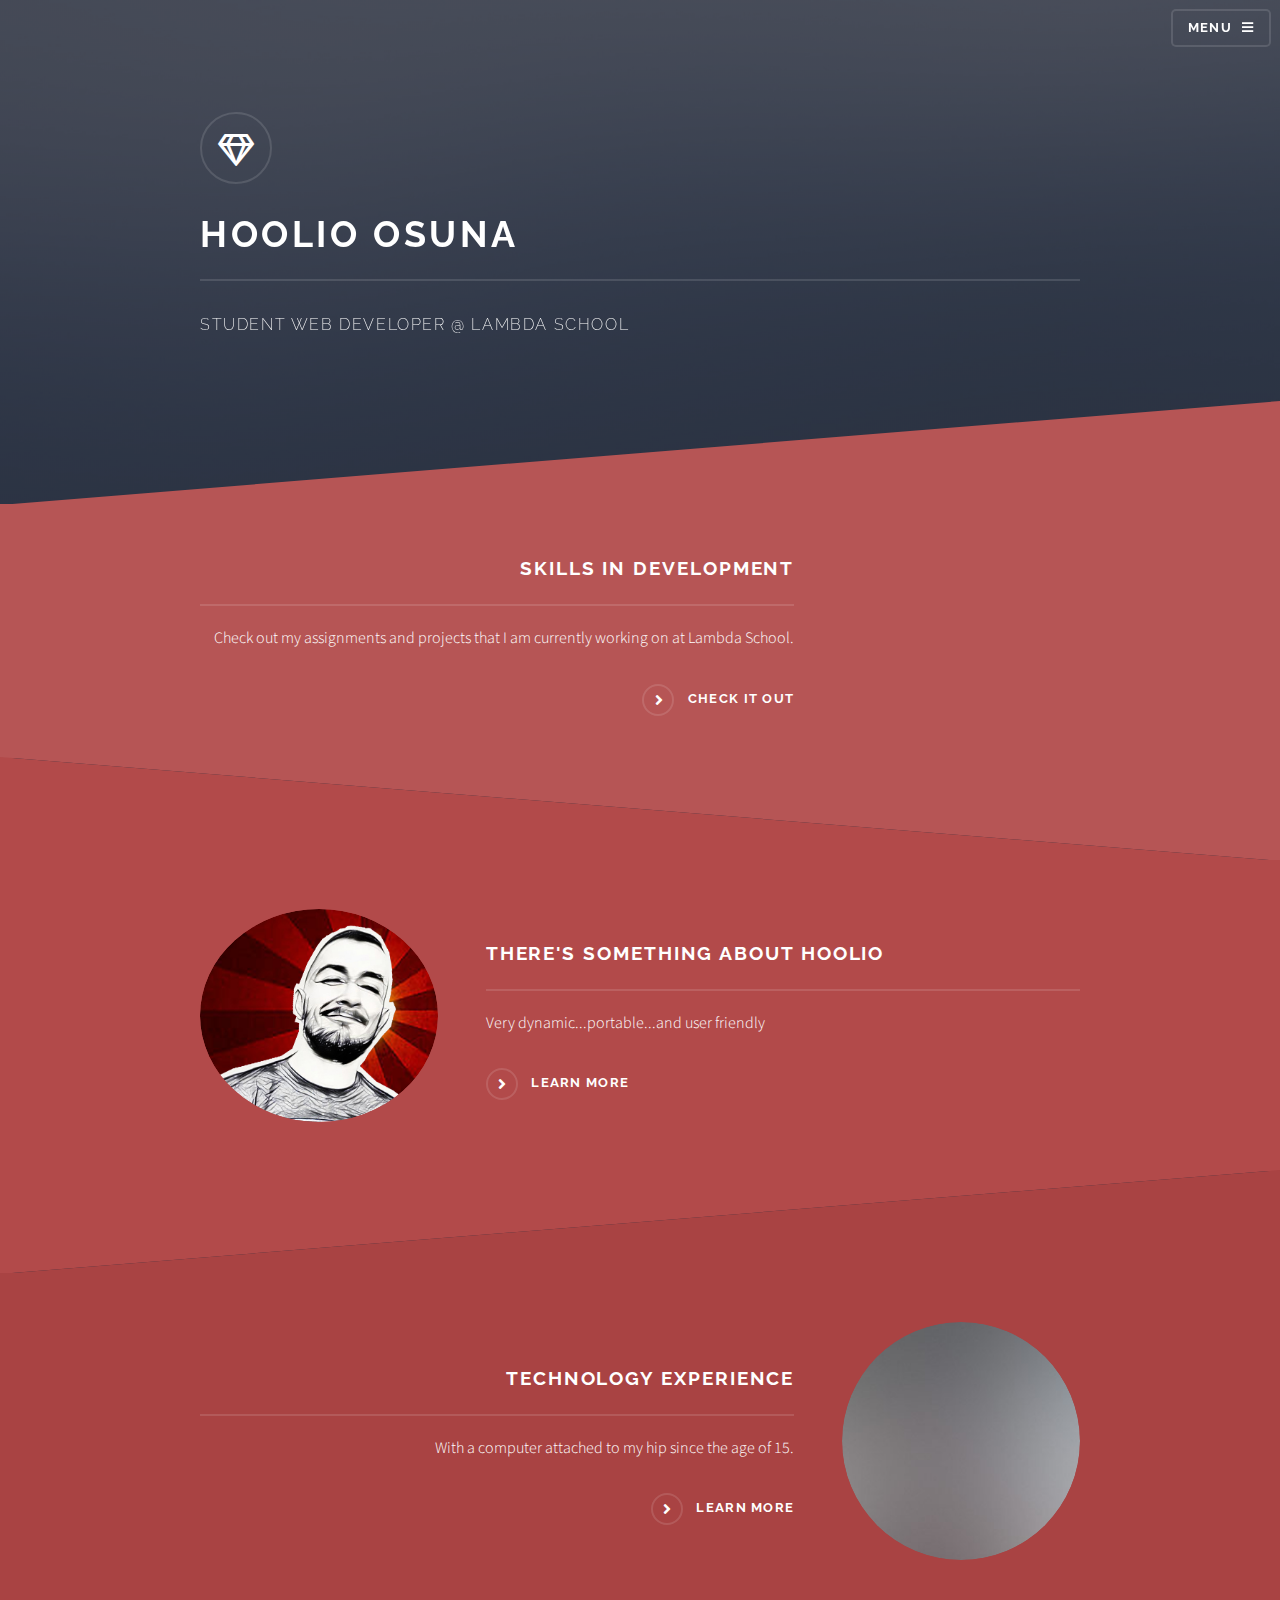
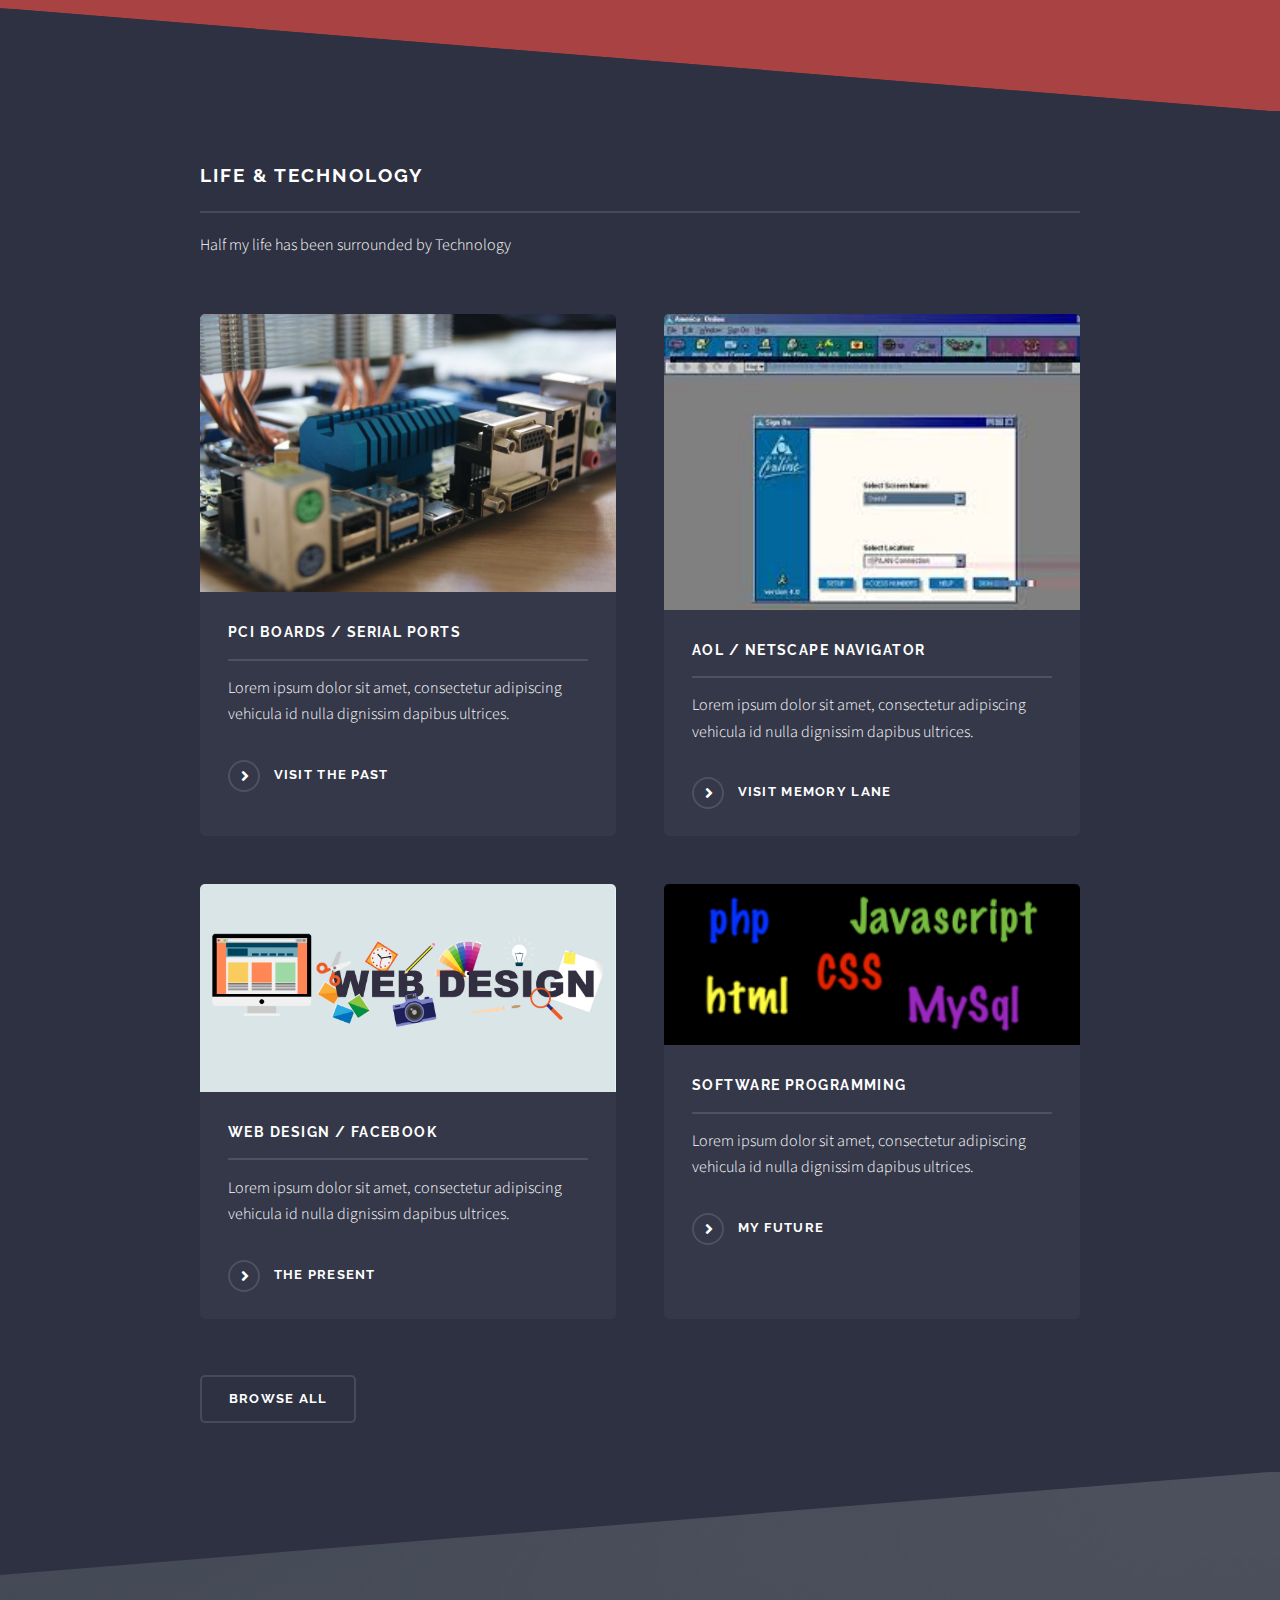
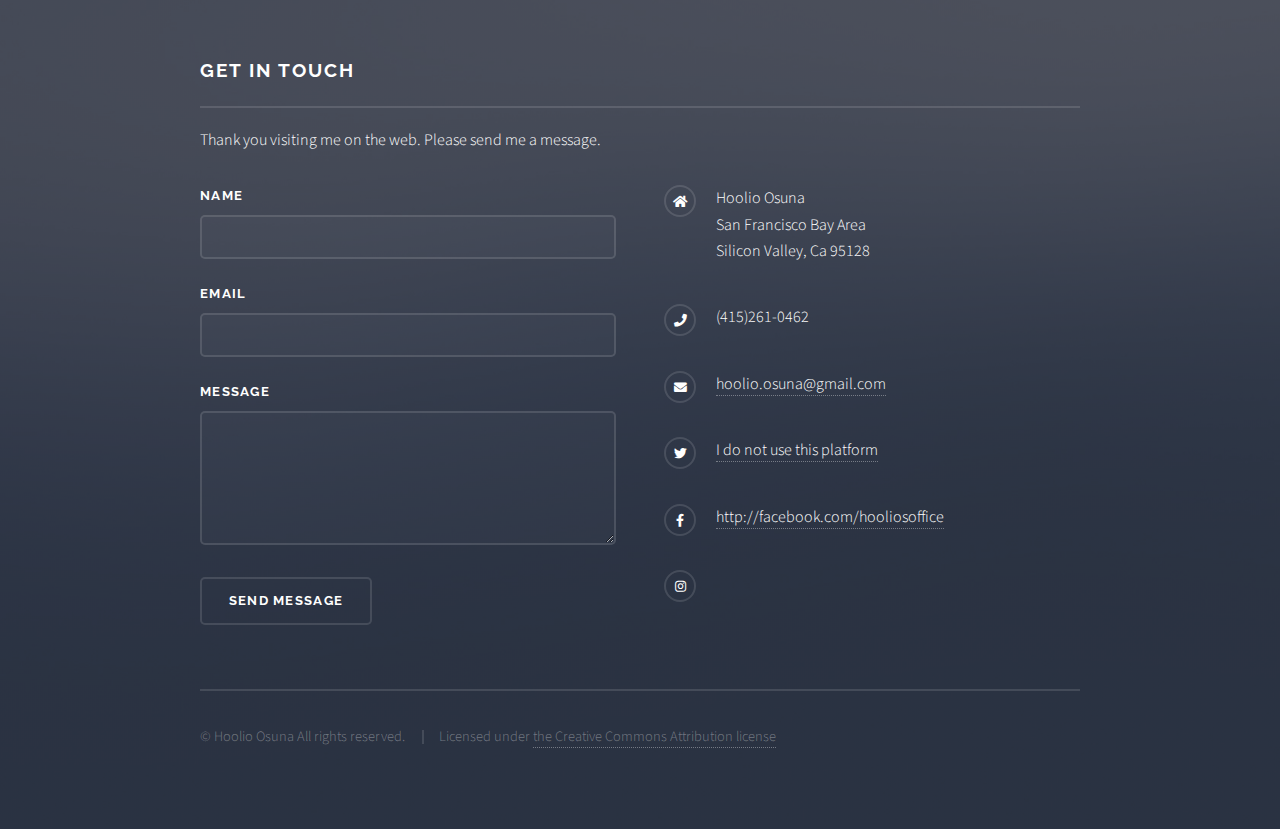
==== commit 6a90e070: "updated site" ====
--- a/index.html
+++ b/index.html
@@ -6,7 +6,7 @@
 -->
 <html>
 	<head>
-		<title>Untitled</title>
+		<title>HoolioCoolio A Web Portfolio By Hoolio Osuna</title>
 		<meta charset="utf-8" />
 		<meta name="viewport" content="width=device-width, initial-scale=1, user-scalable=no" />
 		<link rel="stylesheet" href="assets/css/main.css" />
@@ -19,7 +19,7 @@
 
 				<!-- Header -->
 					<header id="header" class="alt">
-						<h1><a href="index.html">Solid State</a></h1>
+						<h1><a href="index.html">Hoolio's Web Portfolio</a></h1>
 						<nav>
 							<a href="#menu">Menu</a>
 						</nav>
@@ -30,11 +30,7 @@
 						<div class="inner">
 							<h2>Menu</h2>
 							<ul class="links">
-								<li><a href="index.html">Home</a></li>
-								<li><a href="generic.html">Generic</a></li>
-								<li><a href="elements.html">Elements</a></li>
-								<li><a href="#">Log In</a></li>
-								<li><a href="#">Sign Up</a></li>
+								<div w3-include-html="assets/includes/links.html"></div> 
 							</ul>
 							<a href="#" class="close">Close</a>
 						</div>
@@ -44,8 +40,8 @@
 					<section id="banner">
 						<div class="inner">
 							<div class="logo"><span class="icon fa-gem"></span></div>
-							<h2>This is Solid State</h2>
-							<p>Aliquet enim cep justo adipiscing erat accumsan at Parturient</p>
+							<h2>Hoolio Osuna</h2>
+							<p>Student Web Developer @ Lambda School </p>
 						</div>
 					</section>
 
@@ -55,11 +51,11 @@
 						<!-- One -->
 							<section id="one" class="wrapper spotlight style1">
 								<div class="inner">
-									<a href="#" class="image"><img src="images/pic01.jpg" alt="" /></a>
+									<a href="#" class="image"><img src="images/hoolio.jpgjpg" alt="" /></a>
 									<div class="content">
-										<h2 class="major">Magna arcu feugiat</h2>
-										<p>Lorem ipsum dolor sit amet, etiam lorem adipiscing elit. Cras turpis ante, nullam sit amet turpis non, sollicitudin posuere urna. Mauris id tellus arcu. Nunc vehicula id nulla dignissim dapibus. Nullam ultrices, neque et faucibus viverra, ex nulla cursus.</p>
-										<a href="#" class="special">Learn more</a>
+										<h2 class="major">Skills In Development</h2>
+										<p>Check out my assignments and projects that I am currently working on at Lambda School. </p>
+										<a href="#" class="special">Check it out</a>
 									</div>
 								</div>
 							</section>
@@ -67,10 +63,10 @@
 						<!-- Two -->
 							<section id="two" class="wrapper alt spotlight style2">
 								<div class="inner">
-									<a href="#" class="image"><img src="images/pic02.jpg" alt="" /></a>
+									<a class="image"><img src="images/hoolio.jpg" alt="" /></a>
 									<div class="content">
-										<h2 class="major">Tempus adipiscing</h2>
-										<p>Lorem ipsum dolor sit amet, etiam lorem adipiscing elit. Cras turpis ante, nullam sit amet turpis non, sollicitudin posuere urna. Mauris id tellus arcu. Nunc vehicula id nulla dignissim dapibus. Nullam ultrices, neque et faucibus viverra, ex nulla cursus.</p>
+										<h2 class="major">There's something about Hoolio</h2>
+										<p> Very dynamic...portable...and user friendly</p>
 										<a href="#" class="special">Learn more</a>
 									</div>
 								</div>
@@ -81,8 +77,8 @@
 								<div class="inner">
 									<a href="#" class="image"><img src="images/pic03.jpg" alt="" /></a>
 									<div class="content">
-										<h2 class="major">Nullam dignissim</h2>
-										<p>Lorem ipsum dolor sit amet, etiam lorem adipiscing elit. Cras turpis ante, nullam sit amet turpis non, sollicitudin posuere urna. Mauris id tellus arcu. Nunc vehicula id nulla dignissim dapibus. Nullam ultrices, neque et faucibus viverra, ex nulla cursus.</p>
+										<h2 class="major">Technology Experience</h2>
+										<p>With a computer attached to my hip since the age of 15.</p>
 										<a href="#" class="special">Learn more</a>
 									</div>
 								</div>
@@ -91,32 +87,33 @@
 						<!-- Four -->
 							<section id="four" class="wrapper alt style1">
 								<div class="inner">
-									<h2 class="major">Vitae phasellus</h2>
-									<p>Cras mattis ante fermentum, malesuada neque vitae, eleifend erat. Phasellus non pulvinar erat. Fusce tincidunt, nisl eget mattis egestas, purus ipsum consequat orci, sit amet lobortis lorem lacus in tellus. Sed ac elementum arcu. Quisque placerat auctor laoreet.</p>
+									<h2 class="major">Life & Technology</h2>
+									<p>Half my life has been surrounded by Technology
+									</p>
 									<section class="features">
 										<article>
-											<a href="#" class="image"><img src="images/pic04.jpg" alt="" /></a>
-											<h3 class="major">Sed feugiat lorem</h3>
+											<a href="#" class="image"><img src="images/oldpc.jpeg" alt="" /></a>
+											<h3 class="major">PCI Boards / Serial Ports</h3>
 											<p>Lorem ipsum dolor sit amet, consectetur adipiscing vehicula id nulla dignissim dapibus ultrices.</p>
-											<a href="#" class="special">Learn more</a>
+											<a href="#" class="special">Visit the past</a>
 										</article>
 										<article>
-											<a href="#" class="image"><img src="images/pic05.jpg" alt="" /></a>
-											<h3 class="major">Nisl placerat</h3>
+											<a href="#" class="image"><img src="images/aol.jpeg" alt="" /></a>
+											<h3 class="major">AOL / Netscape Navigator</h3>
 											<p>Lorem ipsum dolor sit amet, consectetur adipiscing vehicula id nulla dignissim dapibus ultrices.</p>
-											<a href="#" class="special">Learn more</a>
+											<a href="#" class="special">Visit Memory lane</a>
 										</article>
 										<article>
-											<a href="#" class="image"><img src="images/pic06.jpg" alt="" /></a>
-											<h3 class="major">Ante fermentum</h3>
+											<a href="#" class="image"><img src="images/1tampawebdesign.jpg" alt="" /></a>
+											<h3 class="major">Web Design / FaceBook</h3>
 											<p>Lorem ipsum dolor sit amet, consectetur adipiscing vehicula id nulla dignissim dapibus ultrices.</p>
-											<a href="#" class="special">Learn more</a>
+											<a href="#" class="special">The Present</a>
 										</article>
 										<article>
-											<a href="#" class="image"><img src="images/pic07.jpg" alt="" /></a>
-											<h3 class="major">Fusce consequat</h3>
+											<a href="#" class="image"><img src="images/phphtml.png" alt="" /></a>
+											<h3 class="major">Software Programming</h3>
 											<p>Lorem ipsum dolor sit amet, consectetur adipiscing vehicula id nulla dignissim dapibus ultrices.</p>
-											<a href="#" class="special">Learn more</a>
+											<a href="#" class="special">My Future</a>
 										</article>
 									</section>
 									<ul class="actions">
@@ -130,8 +127,8 @@
 				<!-- Footer -->
 					<section id="footer">
 						<div class="inner">
-							<h2 class="major">Get in touch</h2>
-							<p>Cras mattis ante fermentum, malesuada neque vitae, eleifend erat. Phasellus non pulvinar erat. Fusce tincidunt, nisl eget mattis egestas, purus ipsum consequat orci, sit amet lobortis lorem lacus in tellus. Sed ac elementum arcu. Quisque placerat auctor laoreet.</p>
+							<h2 class="major" id="getintouch">Get in touch</h2>
+							<p>Thank you visiting me on the web. Please send me a message.</p>
 							<form method="post" action="#">
 								<div class="fields">
 									<div class="field">
@@ -152,19 +149,11 @@
 								</ul>
 							</form>
 							<ul class="contact">
-								<li class="icon solid fa-home">
-									Untitled Inc<br />
-									1234 Somewhere Road Suite #2894<br />
-									Nashville, TN 00000-0000
-								</li>
-								<li class="icon solid fa-phone">(000) 000-0000</li>
-								<li class="icon solid fa-envelope"><a href="#">information@untitled.tld</a></li>
-								<li class="icon brands fa-twitter"><a href="#">twitter.com/untitled-tld</a></li>
-								<li class="icon brands fa-facebook-f"><a href="#">facebook.com/untitled-tld</a></li>
-								<li class="icon brands fa-instagram"><a href="#">instagram.com/untitled-tld</a></li>
+								<div w3-include-html="assets/includes/contactinfo.html"></div> 
 							</ul>
 							<ul class="copyright">
-								<li>&copy; Untitled Inc. All rights reserved.</li>
+								<li>&copy; Hoolio Osuna All rights reserved.</li>
+								<li>Licensed under <a href="portfolio/LICENSE.txt" target="_blank">the Creative Commons Attribution license</a></li>
 							</ul>
 						</div>
 					</section>
@@ -178,6 +167,7 @@
 			<script src="assets/js/breakpoints.min.js"></script>
 			<script src="assets/js/util.js"></script>
 			<script src="assets/js/main.js"></script>
-
+			<script src="assets/js/hoolio.js"></script>
+			<script> includeHTML(); </script>
 	</body>
 </html>